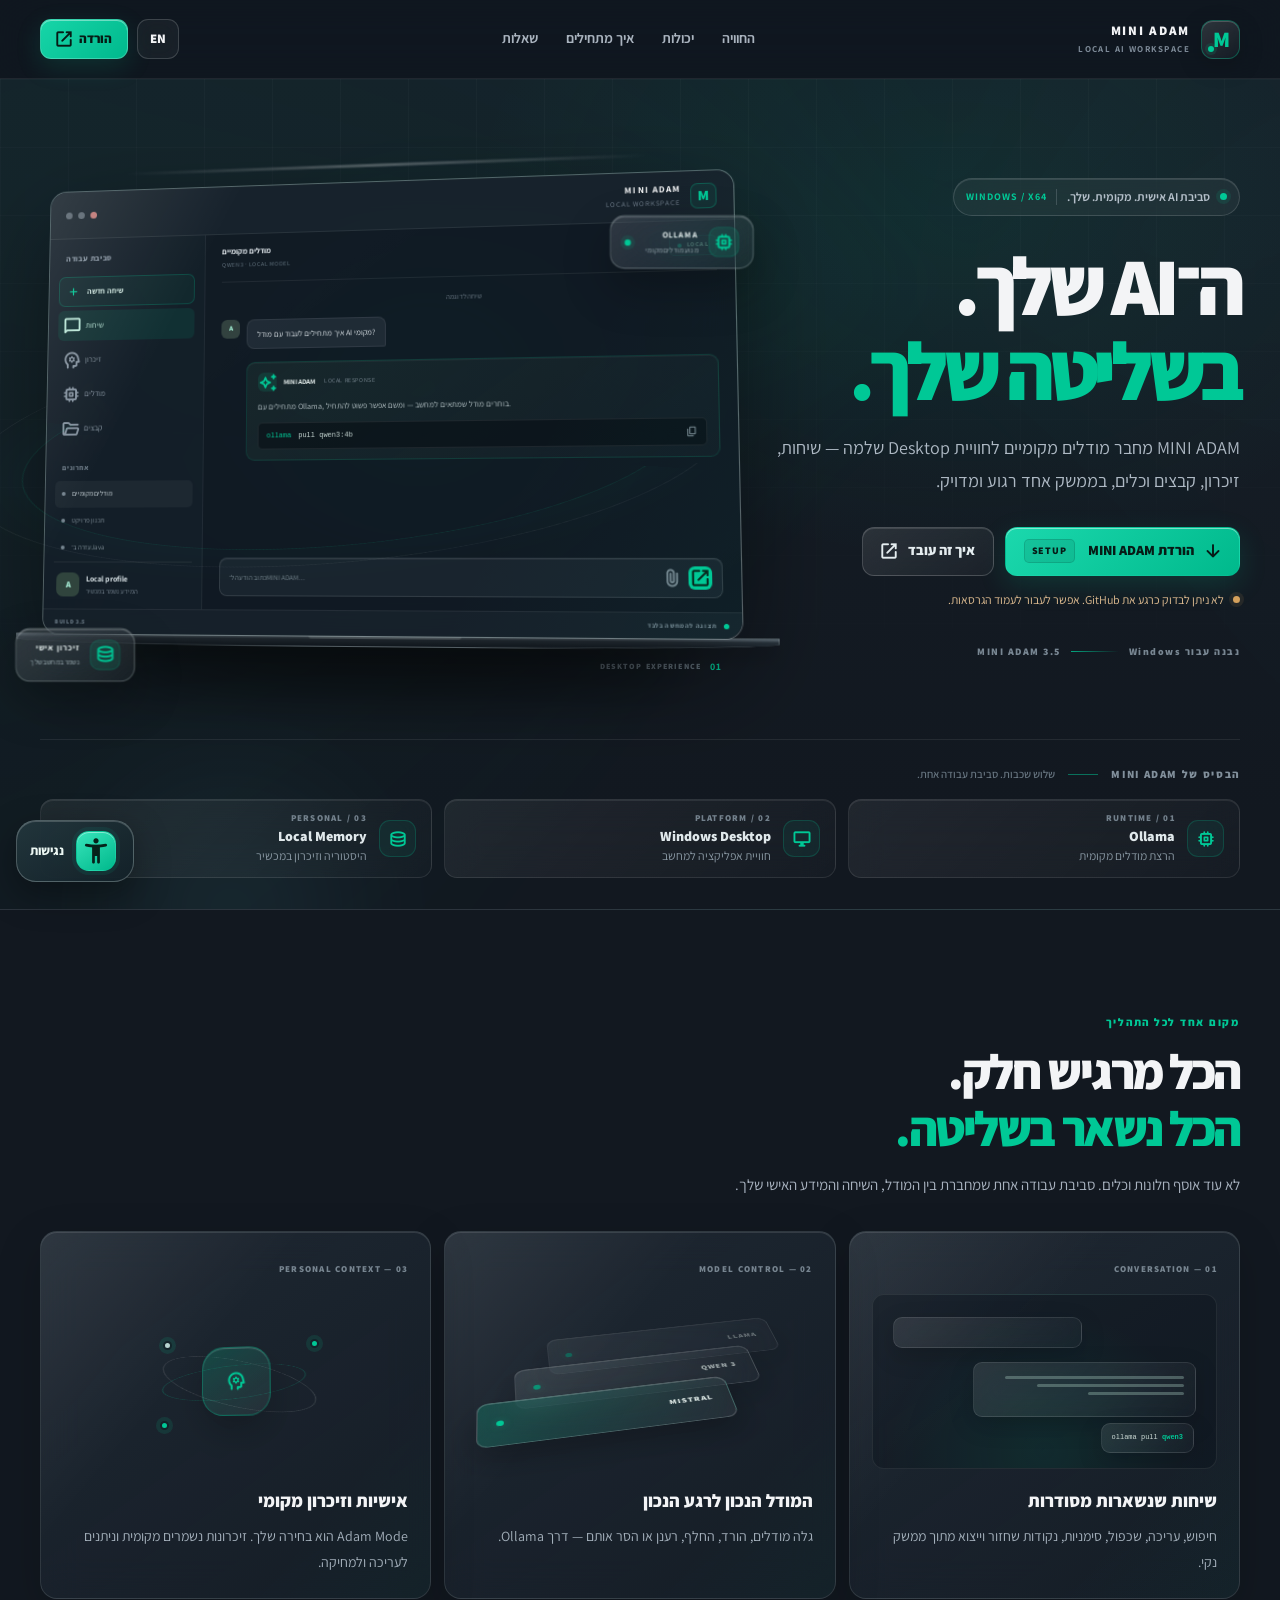
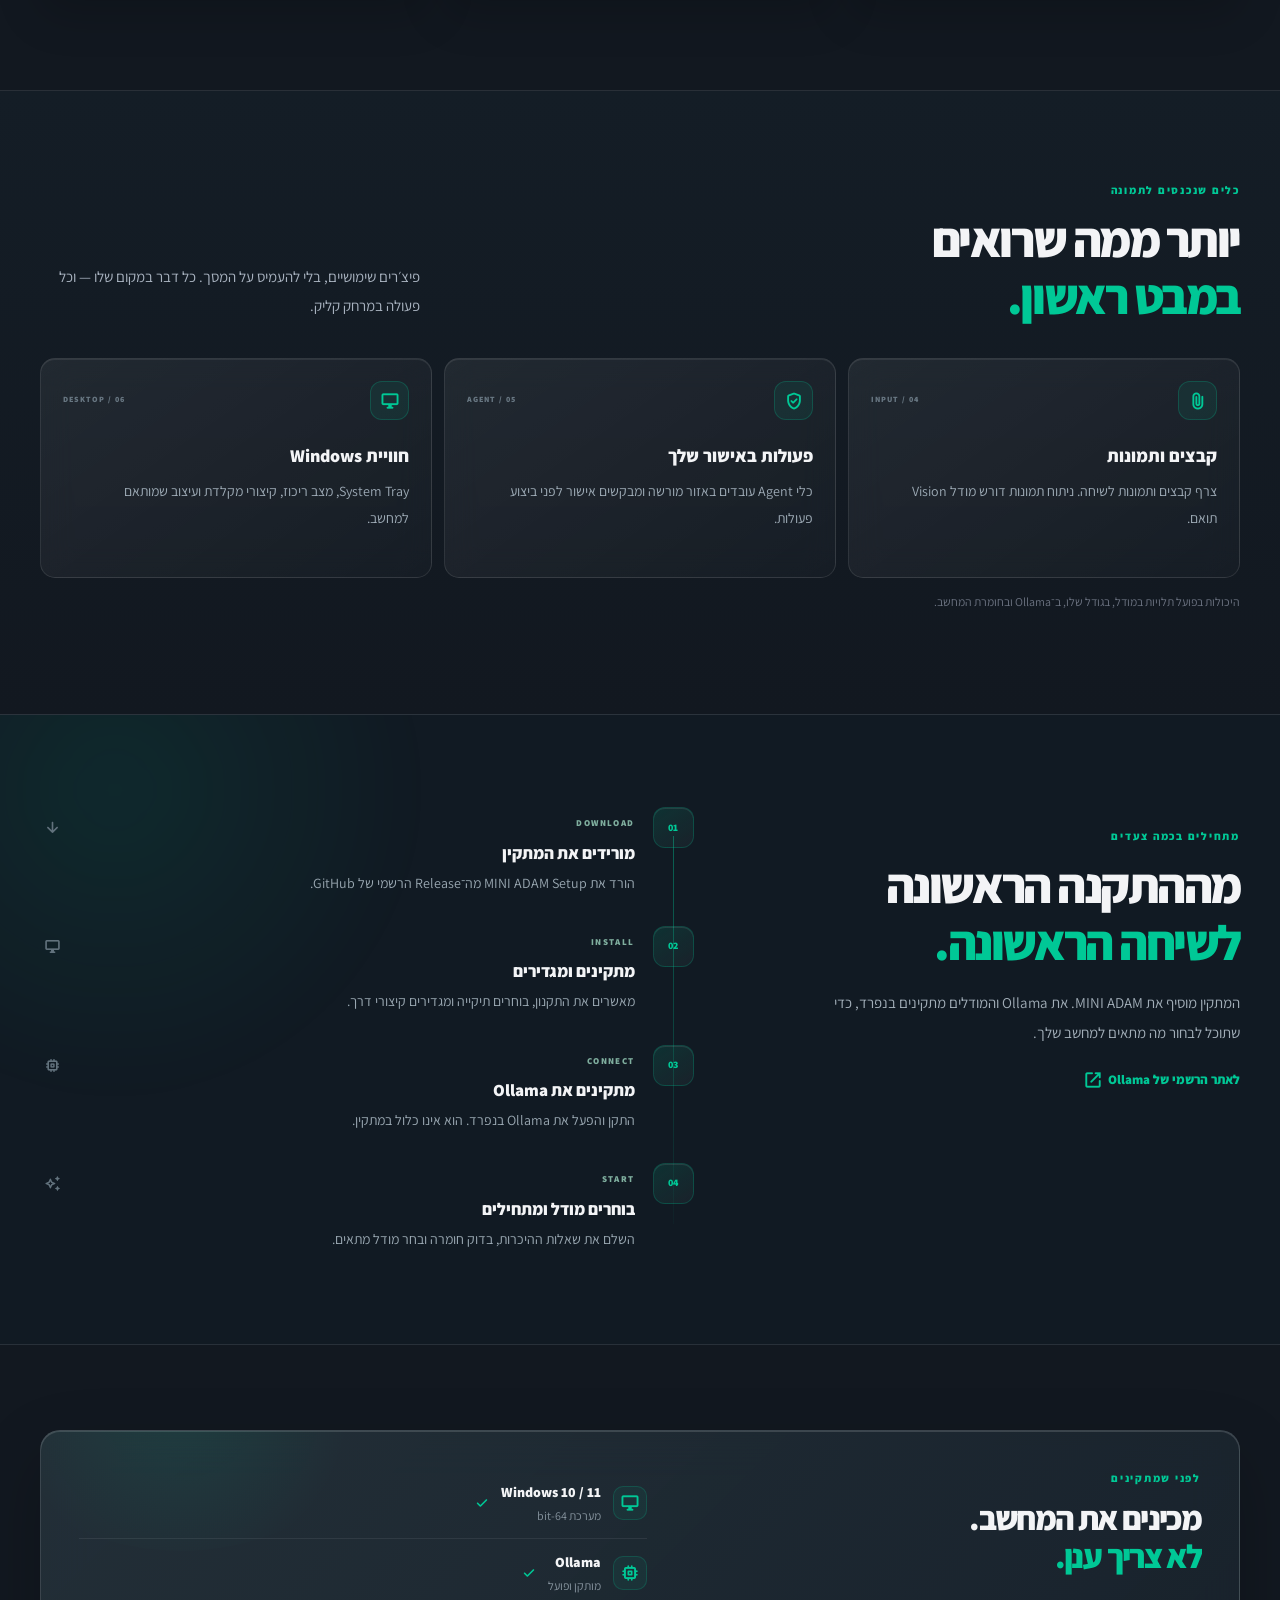
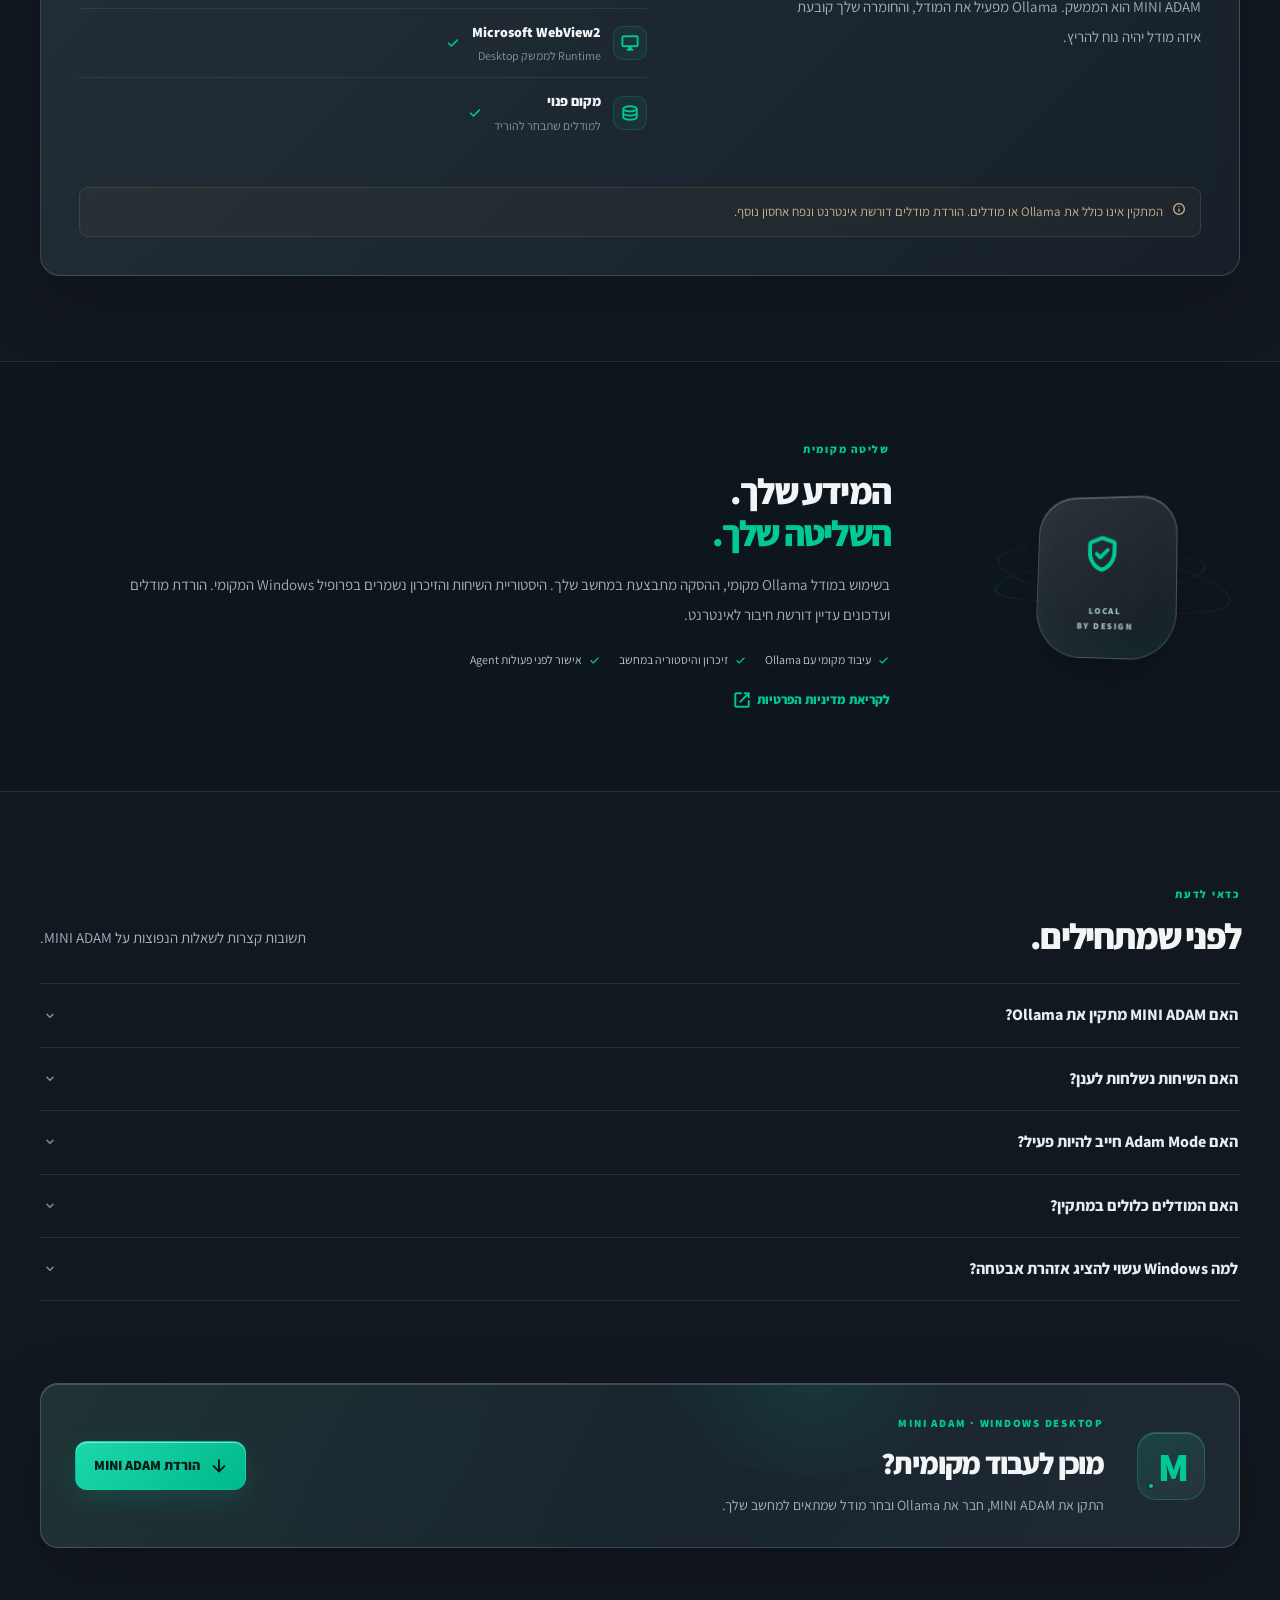
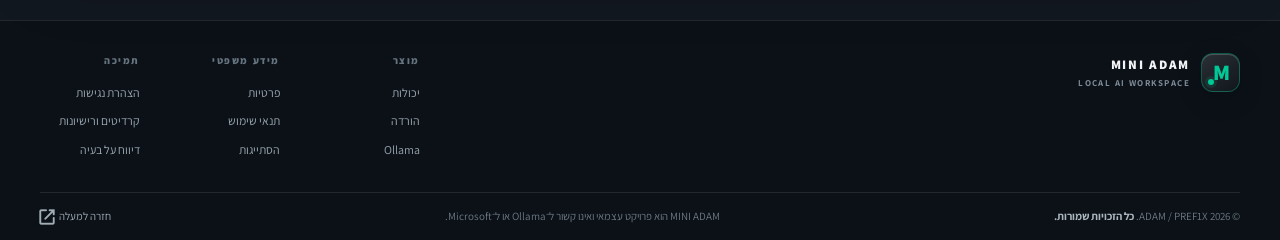
==== docs/index.html @ ba256e0a "Upgrade typography and replace inline SVG icons" ====
<!doctype html>
<html lang="he" dir="rtl">
<head>
<meta charset="utf-8"><meta name="viewport" content="width=device-width,initial-scale=1">
<meta name="theme-color" content="#121820">
<meta name="description" content="MINI ADAM — סביבת AI מקומית ל-Windows. שיחות, זיכרון, ניהול מודלים וקבצים עם Ollama.">
<meta property="og:type" content="website"><meta property="og:title" content="MINI ADAM — Local AI, on your terms"><meta property="og:description" content="A personal local AI workspace for Windows.">
<title>MINI ADAM — Local AI, on your terms</title>
<link rel="preconnect" href="https://fonts.googleapis.com">
<link rel="preconnect" href="https://fonts.gstatic.com" crossorigin>
<link href="https://fonts.googleapis.com/css2?family=Assistant:wght@400..800&display=swap" rel="stylesheet">
<link href="https://fonts.googleapis.com/css2?family=Material+Symbols+Rounded:opsz,wght,FILL,GRAD@20..48,500,0,0&icon_names=accessibility_new,add,arrow_downward,attach_file,auto_awesome,chat_bubble,check,close,content_copy,contrast,database,desktop_windows,expand_more,folder_open,format_underlined,info,memory,menu,motion_photos_auto,open_in_new,psychology,refresh,remove,text_fields,verified_user,visibility&display=block" rel="stylesheet">
<link rel="icon" type="image/svg+xml" href="./mark.svg">
<link rel="stylesheet" href="./styles.css?v=4.1.0">
<script defer src="./site.js?v=4.1.0"></script>
</head>
<body>
<a class="skip-link" href="#main" data-he="דלג לתוכן" data-en="Skip to content">דלג לתוכן</a>
<header class="site-header">
  <div class="container nav-shell">
    <a class="brand" href="#top" aria-label="MINI ADAM">
      <span class="brand-mark"><span>M</span><i></i></span>
      <span class="brand-copy"><b>MINI ADAM</b><small>LOCAL AI WORKSPACE</small></span>
    </a>
    <nav class="main-nav" id="siteNav" aria-label="Main navigation">
      <a href="#experience" data-he="החוויה" data-en="Experience">החוויה</a>
      <a href="#features" data-he="יכולות" data-en="Features">יכולות</a>
      <a href="#how-it-works" data-he="איך מתחילים" data-en="Get started">איך מתחילים</a>
      <a href="#faq" data-he="שאלות" data-en="FAQ">שאלות</a>
    </nav>
    <div class="nav-actions">
      <button class="language-button" id="lang" type="button" aria-label="Switch to English">EN</button>
      <a class="nav-download" href="#download"><span data-he="הורדה" data-en="Download">הורדה</span><span class="icon" aria-hidden="true">open_in_new</span></a>
      <button class="menu-button" id="menuToggle" type="button" aria-label="פתח תפריט" aria-expanded="false" aria-controls="siteNav"><span class="icon" aria-hidden="true">menu</span></button>
    </div>
  </div>
</header>

<main id="main">
<section class="hero-section" id="top">
  <div class="hero-ambient ambient-a"></div><div class="hero-ambient ambient-b"></div>
  <div class="container hero-grid">
    <div class="hero-copy" data-reveal>
      <div class="hero-kicker"><span class="live-dot"></span><span data-he="סביבת AI אישית. מקומית. שלך." data-en="A personal AI workspace. Local. Yours.">סביבת AI אישית. מקומית. שלך.</span><b>WINDOWS / X64</b></div>
      <h1 data-he="ה־AI שלך.<br><em>בשליטה שלך.</em>" data-en="Your AI.<br><em>On your terms.</em>">ה־AI שלך.<br><em>בשליטה שלך.</em></h1>
      <p class="hero-lead" data-he="MINI ADAM מחבר מודלים מקומיים לחוויית Desktop שלמה — שיחות, זיכרון, קבצים וכלים, בממשק אחד רגוע ומדויק." data-en="MINI ADAM brings local models into a complete desktop experience — conversations, memory, files, and tools in one calm, focused workspace.">MINI ADAM מחבר מודלים מקומיים לחוויית Desktop שלמה — שיחות, זיכרון, קבצים וכלים, בממשק אחד רגוע ומדויק.</p>
      <div class="hero-actions" id="download">
        <a class="button button-primary" id="downloadButton" href="https://github.com/pref1x-1/MiniAdam-AI/releases" target="_blank" rel="noreferrer">
          <span class="icon" aria-hidden="true">arrow_downward</span><span data-he="הורדת MINI ADAM" data-en="Download MINI ADAM">הורדת MINI ADAM</span><span class="button-version" id="versionBadge">SETUP</span>
        </a>
        <a class="button button-glass" href="#how-it-works"><span data-he="איך זה עובד" data-en="How it works">איך זה עובד</span><span class="icon" aria-hidden="true">open_in_new</span></a>
      </div>
      <div class="download-meta" id="downloadStatus" role="status" aria-live="polite" data-state="checking"><span class="status-indicator"></span><span data-he="בודק את המתקין הרשמי…" data-en="Checking the official installer…">בודק את המתקין הרשמי…</span></div>
      <div class="hero-caption"><span data-he="נבנה עבור Windows" data-en="MADE FOR WINDOWS">נבנה עבור Windows</span><span class="caption-line"></span><span>MINI ADAM 3.5</span></div>
    </div>

    <div class="hero-visual" data-reveal data-reveal-delay="120">
      <div class="visual-halo halo-one"></div><div class="visual-halo halo-two"></div>
      <div class="device-stage" id="deviceStage">
        <div class="device-reflection"></div>
        <div class="device-screen">
          <div class="device-topbar">
            <div class="device-brand"><span class="device-mark">M</span><span><b>MINI ADAM</b><small>LOCAL WORKSPACE</small></span></div>
            <div class="device-window-controls"><i></i><i></i><i></i></div>
          </div>
          <div class="mock-workspace">
            <aside class="mock-sidebar">
              <div class="mock-label" data-he="סביבת עבודה" data-en="WORKSPACE">סביבת עבודה</div>
              <div class="mock-new-chat"><span class="icon" aria-hidden="true">add</span><span data-he="שיחה חדשה" data-en="New conversation">שיחה חדשה</span></div>
              <div class="mock-nav active"><span class="icon" aria-hidden="true">chat_bubble</span><span data-he="שיחות" data-en="Chats">שיחות</span></div>
              <div class="mock-nav"><span class="icon" aria-hidden="true">psychology</span><span data-he="זיכרון" data-en="Memory">זיכרון</span></div>
              <div class="mock-nav"><span class="icon" aria-hidden="true">memory</span><span data-he="מודלים" data-en="Models">מודלים</span></div>
              <div class="mock-nav"><span class="icon" aria-hidden="true">folder_open</span><span data-he="קבצים" data-en="Files">קבצים</span></div>
              <div class="mock-section-label" data-he="אחרונים" data-en="RECENT">אחרונים</div>
              <div class="mock-chat active"><i></i><span data-he="מודלים מקומיים" data-en="Local models">מודלים מקומיים</span></div>
              <div class="mock-chat"><i></i><span data-he="תכנון פרויקט" data-en="Project planning">תכנון פרויקט</span></div>
              <div class="mock-chat"><i></i><span data-he="עזרה ב־Java" data-en="Java help">עזרה ב־Java</span></div>
              <div class="mock-profile"><span class="mock-avatar">A</span><span><b>Local profile</b><small data-he="המידע נשמר במכשיר" data-en="Saved on this device">המידע נשמר במכשיר</small></span></div>
            </aside>
            <div class="mock-chat-area">
              <div class="mock-chat-header"><div><b data-he="מודלים מקומיים" data-en="Local models">מודלים מקומיים</b><small>QWEN3 · LOCAL MODEL</small></div><span class="local-pill"><i></i>LOCAL</span></div>
              <div class="mock-conversation">
                <div class="mock-time" data-he="שיחה לדוגמה" data-en="SAMPLE CONVERSATION">שיחה לדוגמה</div>
                <div class="mock-user"><span>A</span><p data-he="איך מתחילים לעבוד עם מודל AI מקומי?" data-en="How do I get started with a local AI model?">איך מתחילים לעבוד עם מודל AI מקומי?</p></div>
                <div class="mock-assistant"><div class="assistant-label"><span><span class="icon" aria-hidden="true">auto_awesome</span></span><b>MINI ADAM</b><small>LOCAL RESPONSE</small></div><p data-he="מתחילים עם Ollama, בוחרים מודל שמתאים למחשב — ומשם אפשר פשוט להתחיל." data-en="Start with Ollama, pick a model that fits your PC, and then just begin.">מתחילים עם Ollama, בוחרים מודל שמתאים למחשב — ומשם אפשר פשוט להתחיל.</p><div class="mock-code"><span>ollama</span> pull qwen3:4b <span class="icon" aria-hidden="true">content_copy</span></div></div>
              </div>
              <div class="mock-composer"><span data-he="כתוב הודעה ל־MINI ADAM…" data-en="Message MINI ADAM…">כתוב הודעה ל־MINI ADAM…</span><span class="composer-actions"><span class="icon" aria-hidden="true">attach_file</span><i><span class="icon" aria-hidden="true">open_in_new</span></i></span></div>
            </div>
          </div>
          <div class="device-statusbar"><span><i></i><span data-he="תצוגה להמחשה בלבד" data-en="ILLUSTRATIVE PREVIEW">תצוגה להמחשה בלבד</span></span><span>BUILD 3.5</span></div>
        </div>
        <div class="device-base"></div>
        <div class="device-shadow"></div>
      </div>
      <div class="glass-float float-runtime"><span class="float-icon"><span class="icon" aria-hidden="true">memory</span></span><span><b>OLLAMA</b><small data-he="מנוע מודלים מקומי" data-en="LOCAL MODEL RUNTIME">מנוע מודלים מקומי</small></span><i class="float-online"></i></div>
      <div class="glass-float float-memory"><span class="float-icon"><span class="icon" aria-hidden="true">database</span></span><span><b data-he="זיכרון אישי" data-en="PERSONAL MEMORY">זיכרון אישי</b><small data-he="נשמר במחשב שלך" data-en="STORED ON YOUR DEVICE">נשמר במחשב שלך</small></span></div>
      <div class="visual-index"><b>01</b><span>DESKTOP EXPERIENCE</span></div>
    </div>
  </div>
  <div class="container hero-bottom" data-reveal>
    <div class="hero-bottom-heading"><span data-he="הבסיס של MINI ADAM" data-en="THE MINI ADAM FOUNDATION">הבסיס של MINI ADAM</span><i></i><small data-he="שלוש שכבות. סביבת עבודה אחת." data-en="Three layers. One workspace.">שלוש שכבות. סביבת עבודה אחת.</small></div>
    <div class="foundation-grid">
      <article><span class="foundation-icon"><span class="icon" aria-hidden="true">memory</span></span><div><small>01 / RUNTIME</small><b>Ollama</b><p data-he="הרצת מודלים מקומית" data-en="Local model runtime">הרצת מודלים מקומית</p></div></article>
      <article><span class="foundation-icon"><span class="icon" aria-hidden="true">desktop_windows</span></span><div><small>02 / PLATFORM</small><b>Windows Desktop</b><p data-he="חוויית אפליקציה למחשב" data-en="A focused desktop app">חוויית אפליקציה למחשב</p></div></article>
      <article><span class="foundation-icon"><span class="icon" aria-hidden="true">database</span></span><div><small>03 / PERSONAL</small><b>Local Memory</b><p data-he="היסטוריה וזיכרון במכשיר" data-en="On-device history and memory">היסטוריה וזיכרון במכשיר</p></div></article>
    </div>
  </div>
</section>

<section class="experience-section container" id="experience">
  <div class="experience-heading" data-reveal><span class="section-eyebrow" data-he="מקום אחד לכל התהליך" data-en="ONE PLACE FOR THE WHOLE FLOW">מקום אחד לכל התהליך</span><h2 data-he="הכל מרגיש חלק.<br><em>הכל נשאר בשליטה.</em>" data-en="Everything feels connected.<br><em>Everything stays in control.</em>">הכל מרגיש חלק.<br><em>הכל נשאר בשליטה.</em></h2><p data-he="לא עוד אוסף חלונות וכלים. סביבת עבודה אחת שמחברת בין המודל, השיחה והמידע האישי שלך." data-en="Not another collection of windows and tools. One workspace connecting your model, conversations, and personal context.">לא עוד אוסף חלונות וכלים. סביבת עבודה אחת שמחברת בין המודל, השיחה והמידע האישי שלך.</p></div>
  <div class="experience-cards">
    <article class="experience-card card-chat" data-reveal><span class="experience-card-index">01 — CONVERSATION</span><div class="experience-card-art"><div class="bubble bubble-user"></div><div class="bubble bubble-ai"><i></i><i></i><i></i></div><div class="bubble bubble-code">ollama pull <b>qwen3</b></div></div><h3 data-he="שיחות שנשארות מסודרות" data-en="Conversations that stay organized">שיחות שנשארות מסודרות</h3><p data-he="חיפוש, עריכה, שכפול, סימניות, נקודות שחזור וייצוא מתוך ממשק נקי." data-en="Search, edit, branch, bookmark, restore snapshots, and export from a focused interface.">חיפוש, עריכה, שכפול, סימניות, נקודות שחזור וייצוא מתוך ממשק נקי.</p></article>
    <article class="experience-card card-models" data-reveal data-reveal-delay="90"><span class="experience-card-index">02 — MODEL CONTROL</span><div class="model-stack"><div class="model-layer layer-back"><span>LLAMA</span><i></i></div><div class="model-layer layer-mid"><span>QWEN 3</span><i></i></div><div class="model-layer layer-front"><span>MISTRAL</span><i></i></div></div><h3 data-he="המודל הנכון לרגע הנכון" data-en="The right model for the task">המודל הנכון לרגע הנכון</h3><p data-he="גלה מודלים, הורד, החלף, רענן או הסר אותם — דרך Ollama." data-en="Discover, download, switch, refresh, or remove models through Ollama.">גלה מודלים, הורד, החלף, רענן או הסר אותם — דרך Ollama.</p></article>
    <article class="experience-card card-memory" data-reveal data-reveal-delay="180"><span class="experience-card-index">03 — PERSONAL CONTEXT</span><div class="memory-visual"><div class="memory-ring ring-a"></div><div class="memory-ring ring-b"></div><div class="memory-core"><span class="icon" aria-hidden="true">psychology</span></div><span class="memory-node node-a"></span><span class="memory-node node-b"></span><span class="memory-node node-c"></span></div><h3 data-he="אישיות וזיכרון מקומי" data-en="Personality and local memory">אישיות וזיכרון מקומי</h3><p data-he="Adam Mode הוא בחירה שלך. זיכרונות נשמרים מקומית וניתנים לעריכה ולמחיקה." data-en="Adam Mode is optional. Memories are stored locally and can be edited or deleted.">Adam Mode הוא בחירה שלך. זיכרונות נשמרים מקומית וניתנים לעריכה ולמחיקה.</p></article>
  </div>
</section>

<section class="features-section">
  <div class="container">
    <div class="section-heading" data-reveal><div><span class="section-eyebrow" data-he="כלים שנכנסים לתמונה" data-en="THE TOOLS YOU NEED">כלים שנכנסים לתמונה</span><h2 data-he="יותר ממה שרואים<br><em>במבט ראשון.</em>" data-en="More than meets<br><em>the first glance.</em>">יותר ממה שרואים<br><em>במבט ראשון.</em></h2></div><p data-he="פיצ׳רים שימושיים, בלי להעמיס על המסך. כל דבר במקום שלו — וכל פעולה במרחק קליק." data-en="Useful features without cluttering the screen. Everything in its place, every action within reach.">פיצ׳רים שימושיים, בלי להעמיס על המסך. כל דבר במקום שלו — וכל פעולה במרחק קליק.</p></div>
    <div class="feature-grid">
      <article class="feature-card" data-reveal><span class="feature-icon"><span class="icon" aria-hidden="true">attach_file</span></span><span class="feature-index">04 / INPUT</span><h3 data-he="קבצים ותמונות" data-en="Files and images">קבצים ותמונות</h3><p data-he="צרף קבצים ותמונות לשיחה. ניתוח תמונות דורש מודל Vision תואם." data-en="Attach files and images. Image analysis requires a compatible vision model.">צרף קבצים ותמונות לשיחה. ניתוח תמונות דורש מודל Vision תואם.</p></article>
      <article class="feature-card" data-reveal data-reveal-delay="70"><span class="feature-icon"><span class="icon" aria-hidden="true">verified_user</span></span><span class="feature-index">05 / AGENT</span><h3 data-he="פעולות באישור שלך" data-en="Actions with your approval">פעולות באישור שלך</h3><p data-he="כלי Agent עובדים באזור מורשה ומבקשים אישור לפני ביצוע פעולות." data-en="Agent tools work in an approved workspace and ask before carrying out actions.">כלי Agent עובדים באזור מורשה ומבקשים אישור לפני ביצוע פעולות.</p></article>
      <article class="feature-card" data-reveal data-reveal-delay="140"><span class="feature-icon"><span class="icon" aria-hidden="true">desktop_windows</span></span><span class="feature-index">06 / DESKTOP</span><h3 data-he="חוויית Windows" data-en="A Windows experience">חוויית Windows</h3><p data-he="System Tray, מצב ריכוז, קיצורי מקלדת ועיצוב שמותאם למחשב." data-en="System Tray, focus mode, keyboard shortcuts, and a desktop-first interface.">System Tray, מצב ריכוז, קיצורי מקלדת ועיצוב שמותאם למחשב.</p></article>
    </div>
    <p class="feature-footnote" data-he="היכולות בפועל תלויות במודל, בגודל שלו, ב־Ollama ובחומרת המחשב." data-en="Actual capabilities depend on the model, its size, Ollama, and your hardware.">היכולות בפועל תלויות במודל, בגודל שלו, ב־Ollama ובחומרת המחשב.</p>
  </div>
</section>

<section class="workflow-section" id="how-it-works">
  <div class="container workflow-grid">
    <div class="workflow-intro" data-reveal><span class="section-eyebrow" data-he="מתחילים בכמה צעדים" data-en="A FEW STEPS TO BEGIN">מתחילים בכמה צעדים</span><h2 data-he="מההתקנה הראשונה<br><em>לשיחה הראשונה.</em>" data-en="From first install<br><em>to first conversation.</em>">מההתקנה הראשונה<br><em>לשיחה הראשונה.</em></h2><p data-he="המתקין מוסיף את MINI ADAM. את Ollama והמודלים מתקינים בנפרד, כדי שתוכל לבחור מה מתאים למחשב שלך." data-en="The installer adds MINI ADAM. Ollama and models are installed separately, so you can choose what fits your PC.">המתקין מוסיף את MINI ADAM. את Ollama והמודלים מתקינים בנפרד, כדי שתוכל לבחור מה מתאים למחשב שלך.</p><a class="text-link" href="https://ollama.com/download" target="_blank" rel="noopener noreferrer"><span data-he="לאתר הרשמי של Ollama" data-en="Visit the official Ollama site">לאתר הרשמי של Ollama</span><span class="icon" aria-hidden="true">open_in_new</span></a></div>
    <div class="steps-list" data-reveal data-reveal-delay="100">
      <article class="step-item"><span class="step-number">01</span><div><small>DOWNLOAD</small><h3 data-he="מורידים את המתקין" data-en="Download the installer">מורידים את המתקין</h3><p data-he="הורד את MINI ADAM Setup מה־Release הרשמי של GitHub." data-en="Download MINI ADAM Setup from the official GitHub Release.">הורד את MINI ADAM Setup מה־Release הרשמי של GitHub.</p></div><span class="icon" aria-hidden="true">arrow_downward</span></article>
      <article class="step-item"><span class="step-number">02</span><div><small>INSTALL</small><h3 data-he="מתקינים ומגדירים" data-en="Install and configure">מתקינים ומגדירים</h3><p data-he="מאשרים את התקנון, בוחרים תיקייה ומגדירים קיצורי דרך." data-en="Accept the terms, choose a folder, and configure shortcuts.">מאשרים את התקנון, בוחרים תיקייה ומגדירים קיצורי דרך.</p></div><span class="icon" aria-hidden="true">desktop_windows</span></article>
      <article class="step-item"><span class="step-number">03</span><div><small>CONNECT</small><h3 data-he="מתקינים את Ollama" data-en="Install Ollama">מתקינים את Ollama</h3><p data-he="התקן והפעל את Ollama בנפרד. הוא אינו כלול במתקין." data-en="Install and start Ollama separately. It is not included in the installer.">התקן והפעל את Ollama בנפרד. הוא אינו כלול במתקין.</p></div><span class="icon" aria-hidden="true">memory</span></article>
      <article class="step-item"><span class="step-number">04</span><div><small>START</small><h3 data-he="בוחרים מודל ומתחילים" data-en="Choose a model and begin">בוחרים מודל ומתחילים</h3><p data-he="השלם את שאלות ההיכרות, בדוק חומרה ובחר מודל מתאים." data-en="Complete onboarding, check your hardware, and choose a model.">השלם את שאלות ההיכרות, בדוק חומרה ובחר מודל מתאים.</p></div><span class="icon" aria-hidden="true">auto_awesome</span></article>
    </div>
  </div>
</section>

<section class="requirements-section container" id="requirements">
  <div class="requirements-glass" data-reveal>
    <div class="requirements-copy"><span class="section-eyebrow" data-he="לפני שמתקינים" data-en="BEFORE YOU INSTALL">לפני שמתקינים</span><h2 data-he="מכינים את המחשב.<br><em>לא צריך ענן.</em>" data-en="Prepare your PC.<br><em>No cloud required.</em>">מכינים את המחשב.<br><em>לא צריך ענן.</em></h2><p data-he="MINI ADAM הוא הממשק. Ollama מפעיל את המודל, והחומרה שלך קובעת איזה מודל יהיה נוח להריץ." data-en="MINI ADAM is the interface. Ollama runs the model, and your hardware determines what feels comfortable to run.">MINI ADAM הוא הממשק. Ollama מפעיל את המודל, והחומרה שלך קובעת איזה מודל יהיה נוח להריץ.</p></div>
    <div class="requirement-list">
      <div><span class="requirement-icon"><span class="icon" aria-hidden="true">desktop_windows</span></span><span><b>Windows 10 / 11</b><small data-he="מערכת 64-bit" data-en="64-bit operating system">מערכת 64-bit</small></span><span class="icon requirement-check" aria-hidden="true">check</span></div>
      <div><span class="requirement-icon"><span class="icon" aria-hidden="true">memory</span></span><span><b>Ollama</b><small data-he="מותקן ופועל" data-en="Installed and running">מותקן ופועל</small></span><span class="icon requirement-check" aria-hidden="true">check</span></div>
      <div><span class="requirement-icon"><span class="icon" aria-hidden="true">desktop_windows</span></span><span><b>Microsoft WebView2</b><small data-he="Runtime לממשק Desktop" data-en="Runtime for the desktop interface">Runtime לממשק Desktop</small></span><span class="icon requirement-check" aria-hidden="true">check</span></div>
      <div><span class="requirement-icon"><span class="icon" aria-hidden="true">database</span></span><span><b data-he="מקום פנוי" data-en="Free storage">מקום פנוי</b><small data-he="למודלים שתבחר להוריד" data-en="For the models you choose">למודלים שתבחר להוריד</small></span><span class="icon requirement-check" aria-hidden="true">check</span></div>
    </div>
    <div class="requirements-note"><span class="icon" aria-hidden="true">info</span><span data-he="המתקין אינו כולל את Ollama או מודלים. הורדת מודלים דורשת אינטרנט ונפח אחסון נוסף." data-en="The installer does not include Ollama or models. Model downloads require internet and additional disk space.">המתקין אינו כולל את Ollama או מודלים. הורדת מודלים דורשת אינטרנט ונפח אחסון נוסף.</span></div>
  </div>
</section>

<section class="privacy-section">
  <div class="container privacy-grid">
    <div class="privacy-art" data-reveal><div class="privacy-glass"><span class="icon" aria-hidden="true">verified_user</span><span>LOCAL<br>BY DESIGN</span></div><i class="privacy-orbit orbit-one"></i><i class="privacy-orbit orbit-two"></i></div>
    <div class="privacy-copy" data-reveal data-reveal-delay="100"><span class="section-eyebrow" data-he="שליטה מקומית" data-en="LOCAL CONTROL">שליטה מקומית</span><h2 data-he="המידע שלך.<br><em>השליטה שלך.</em>" data-en="Your information.<br><em>Your control.</em>">המידע שלך.<br><em>השליטה שלך.</em></h2><p data-he="בשימוש במודל Ollama מקומי, ההסקה מתבצעת במחשב שלך. היסטוריית השיחות והזיכרון נשמרים בפרופיל Windows המקומי. הורדת מודלים ועדכונים עדיין דורשת חיבור לאינטרנט." data-en="With a local Ollama model, inference runs on your computer. Chat history and memory are stored in your Windows profile. Model downloads and updates still require an internet connection.">בשימוש במודל Ollama מקומי, ההסקה מתבצעת במחשב שלך. היסטוריית השיחות והזיכרון נשמרים בפרופיל Windows המקומי. הורדת מודלים ועדכונים עדיין דורשת חיבור לאינטרנט.</p><div class="privacy-points"><span><span class="icon" aria-hidden="true">check</span><span data-he="עיבוד מקומי עם Ollama" data-en="Local inference with Ollama">עיבוד מקומי עם Ollama</span></span><span><span class="icon" aria-hidden="true">check</span><span data-he="זיכרון והיסטוריה במחשב" data-en="Memory and history on-device">זיכרון והיסטוריה במחשב</span></span><span><span class="icon" aria-hidden="true">check</span><span data-he="אישור לפני פעולות Agent" data-en="Approval before Agent actions">אישור לפני פעולות Agent</span></span></div><a class="text-link" href="./privacy.html"><span data-he="לקריאת מדיניות הפרטיות" data-en="Read the privacy notice">לקריאת מדיניות הפרטיות</span><span class="icon" aria-hidden="true">open_in_new</span></a></div>
  </div>
</section>

<section class="faq-section container" id="faq">
  <div class="section-heading faq-heading" data-reveal><div><span class="section-eyebrow" data-he="כדאי לדעת" data-en="GOOD TO KNOW">כדאי לדעת</span><h2 data-he="לפני שמתחילים." data-en="Before you begin.">לפני שמתחילים.</h2></div><p data-he="תשובות קצרות לשאלות הנפוצות על MINI ADAM." data-en="A few quick answers about MINI ADAM.">תשובות קצרות לשאלות הנפוצות על MINI ADAM.</p></div>
  <div class="faq-list" data-reveal>
    <details><summary><span data-he="האם MINI ADAM מתקין את Ollama?" data-en="Does MINI ADAM install Ollama?">האם MINI ADAM מתקין את Ollama?</span><span class="icon" aria-hidden="true">expand_more</span></summary><p data-he="לא. Ollama מותקן בנפרד מהאתר הרשמי. לאחר מכן MINI ADAM יכול להתחבר לשירות המקומי." data-en="No. Install Ollama separately from its official website. MINI ADAM can then connect to the local service.">לא. Ollama מותקן בנפרד מהאתר הרשמי. לאחר מכן MINI ADAM יכול להתחבר לשירות המקומי.</p></details>
    <details><summary><span data-he="האם השיחות נשלחות לענן?" data-en="Are chats sent to the cloud?">האם השיחות נשלחות לענן?</span><span class="icon" aria-hidden="true">expand_more</span></summary><p data-he="בשימוש במודל Ollama מקומי, ההסקה מתבצעת במחשב והמידע נשמר מקומית. שימוש בשירות ענן חיצוני עשוי להעביר מידע לספק השירות." data-en="With a local Ollama model, inference runs on your PC and information is stored locally. Choosing an external cloud service may send data to that provider.">בשימוש במודל Ollama מקומי, ההסקה מתבצעת במחשב והמידע נשמר מקומית. שימוש בשירות ענן חיצוני עשוי להעביר מידע לספק השירות.</p></details>
    <details><summary><span data-he="האם Adam Mode חייב להיות פעיל?" data-en="Do I have to enable Adam Mode?">האם Adam Mode חייב להיות פעיל?</span><span class="icon" aria-hidden="true">expand_more</span></summary><p data-he="לא. Adam Mode הוא אפשרות. אפשר להפעיל או לכבות אותו בכל שיחה בנפרד ולבחור ברירת מחדל בהגדרות." data-en="No. Adam Mode is optional. Toggle it per conversation and choose a default in Settings.">לא. Adam Mode הוא אפשרות. אפשר להפעיל או לכבות אותו בכל שיחה בנפרד ולבחור ברירת מחדל בהגדרות.</p></details>
    <details><summary><span data-he="האם המודלים כלולים במתקין?" data-en="Are models included in the installer?">האם המודלים כלולים במתקין?</span><span class="icon" aria-hidden="true">expand_more</span></summary><p data-he="לא. המתקין כולל את MINI ADAM בלבד. את Ollama והמודלים מורידים בנפרד." data-en="No. The installer includes MINI ADAM only. Ollama and models are downloaded separately.">לא. המתקין כולל את MINI ADAM בלבד. את Ollama והמודלים מורידים בנפרד.</p></details>
    <details><summary><span data-he="למה Windows עשוי להציג אזהרת אבטחה?" data-en="Why might Windows show a security warning?">למה Windows עשוי להציג אזהרת אבטחה?</span><span class="icon" aria-hidden="true">expand_more</span></summary><p data-he="המתקין אינו חתום דיגיטלית. אין לעקוף זיהוי של Defender או SmartScreen. הורד רק מהמקור הרשמי ואמת את SHA-256." data-en="The installer is not digitally signed. Do not bypass Defender or SmartScreen detections. Download only from the official source and verify the SHA-256.">המתקין אינו חתום דיגיטלית. אין לעקוף זיהוי של Defender או SmartScreen. הורד רק מהמקור הרשמי ואמת את SHA-256.</p></details>
  </div>
</section>

<section class="closing-section container" data-reveal>
  <div class="closing-glass"><div class="closing-mark">M<i></i></div><div class="closing-copy"><span class="section-eyebrow" data-he="MINI ADAM · WINDOWS DESKTOP" data-en="MINI ADAM · WINDOWS DESKTOP">MINI ADAM · WINDOWS DESKTOP</span><h2 data-he="מוכן לעבוד מקומית?" data-en="Ready to run local?">מוכן לעבוד מקומית?</h2><p data-he="התקן את MINI ADAM, חבר את Ollama ובחר מודל שמתאים למחשב שלך." data-en="Install MINI ADAM, connect Ollama, and choose a model that fits your PC.">התקן את MINI ADAM, חבר את Ollama ובחר מודל שמתאים למחשב שלך.</p></div><a class="button button-primary" id="finalDownload" href="https://github.com/pref1x-1/MiniAdam-AI/releases" target="_blank" rel="noreferrer"><span class="icon" aria-hidden="true">arrow_downward</span><span data-he="הורדת MINI ADAM" data-en="Download MINI ADAM">הורדת MINI ADAM</span></a></div>
</section>
</main>

<footer class="site-footer">
  <div class="container footer-main">
    <a class="brand" href="#top"><span class="brand-mark"><span>M</span><i></i></span><span class="brand-copy"><b>MINI ADAM</b><small>LOCAL AI WORKSPACE</small></span></a>
    <div class="footer-links">
      <div><small data-he="מוצר" data-en="PRODUCT">מוצר</small><a href="#features" data-he="יכולות" data-en="Features">יכולות</a><a href="https://github.com/pref1x-1/MiniAdam-AI/releases" target="_blank" rel="noreferrer" data-he="הורדה" data-en="Download">הורדה</a><a href="https://ollama.com/download" target="_blank" rel="noreferrer">Ollama</a></div>
      <div><small data-he="מידע משפטי" data-en="LEGAL">מידע משפטי</small><a href="./privacy.html" data-he="פרטיות" data-en="Privacy">פרטיות</a><a href="./terms.html" data-he="תנאי שימוש" data-en="Terms">תנאי שימוש</a><a href="./disclaimer.html" data-he="הסתייגות" data-en="Disclaimer">הסתייגות</a></div>
      <div><small data-he="תמיכה" data-en="SUPPORT">תמיכה</small><a href="./accessibility.html" data-he="הצהרת נגישות" data-en="Accessibility">הצהרת נגישות</a><a href="./third-party.html" data-he="קרדיטים ורישיונות" data-en="Credits & licenses">קרדיטים ורישיונות</a><a href="https://github.com/pref1x-1/MiniAdam-AI/issues" target="_blank" rel="noreferrer" data-he="דיווח על בעיה" data-en="Report an issue">דיווח על בעיה</a></div>
    </div>
  </div>
  <div class="container footer-bottom"><span>© 2026 ADAM / PREF1X. <b data-he="כל הזכויות שמורות." data-en="All rights reserved.">כל הזכויות שמורות.</b></span><span data-he="MINI ADAM הוא פרויקט עצמאי ואינו קשור ל־Ollama או ל־Microsoft." data-en="MINI ADAM is an independent project and is not affiliated with Ollama or Microsoft.">MINI ADAM הוא פרויקט עצמאי ואינו קשור ל־Ollama או ל־Microsoft.</span><a href="#top" class="back-top"><span data-he="חזרה למעלה" data-en="Back to top">חזרה למעלה</span><span class="icon" aria-hidden="true">open_in_new</span></a></div>
</footer>
<div class="a11y-root">
<button class="a11y-trigger" id="a11yTrigger" type="button" aria-haspopup="dialog" aria-expanded="false" aria-controls="a11yPanel" aria-label="פתח תפריט נגישות">
  <span class="icon" aria-hidden="true">accessibility_new</span><span class="a11y-trigger-label" data-he="נגישות" data-en="Accessibility">נגישות</span>
</button>
<section class="a11y-panel" id="a11yPanel" role="dialog" aria-labelledby="a11yTitle" hidden>
  <header class="a11y-panel-head"><div><small data-he="התאמה אישית" data-en="PERSONALIZE">התאמה אישית</small><h2 id="a11yTitle" data-he="אפשרויות נגישות" data-en="Accessibility options">אפשרויות נגישות</h2></div><button class="a11y-close" id="a11yClose" type="button" aria-label="סגירת תפריט נגישות"><span class="icon" aria-hidden="true">close</span></button></header>
  <div class="a11y-size-row"><span data-he="גודל טקסט" data-en="Text size">גודל טקסט</span><div><button type="button" data-a11y-action="decrease" aria-label="הקטנת טקסט"><span class="icon" aria-hidden="true">remove</span></button><output id="a11yScale">100%</output><button type="button" data-a11y-action="increase" aria-label="הגדלת טקסט"><span class="icon" aria-hidden="true">add</span></button></div></div>
  <div class="a11y-options">
    <button type="button" data-a11y-toggle="contrast" aria-pressed="false"><span class="icon" aria-hidden="true">contrast</span><span data-he="ניגודיות גבוהה" data-en="High contrast">ניגודיות גבוהה</span><i></i></button>
    <button type="button" data-a11y-toggle="links" aria-pressed="false"><span class="icon" aria-hidden="true">format_underlined</span><span data-he="הדגשת קישורים" data-en="Highlight links">הדגשת קישורים</span><i></i></button>
    <button type="button" data-a11y-toggle="readable" aria-pressed="false"><span class="icon" aria-hidden="true">text_fields</span><span data-he="גופן קריא" data-en="Readable font">גופן קריא</span><i></i></button>
    <button type="button" data-a11y-toggle="grayscale" aria-pressed="false"><span class="icon" aria-hidden="true">visibility</span><span data-he="גווני אפור" data-en="Grayscale">גווני אפור</span><i></i></button>
    <button type="button" data-a11y-toggle="spacing" aria-pressed="false"><span class="icon" aria-hidden="true">text_fields</span><span data-he="ריווח טקסט" data-en="Text spacing">ריווח טקסט</span><i></i></button>
    <button type="button" data-a11y-toggle="motion" aria-pressed="false"><span class="icon" aria-hidden="true">motion_photos_auto</span><span data-he="הפחתת תנועה" data-en="Reduce motion">הפחתת תנועה</span><i></i></button>
    <button type="button" data-a11y-action="reset"><span class="icon" aria-hidden="true">refresh</span><span data-he="איפוס הגדרות" data-en="Reset settings">איפוס הגדרות</span></button>
  </div>
  <p class="a11y-feedback" id="a11yFeedback" aria-live="polite" data-he="ההעדפות נשמרות בדפדפן במכשיר שלך." data-en="Preferences are saved in this browser on your device.">ההעדפות נשמרות בדפדפן במכשיר שלך.</p>
</section>
</div>
</body></html>
---- docs/styles.css ----
:root{
  color-scheme:dark;
  --bg:#121820;--bg-deep:#0c1218;--bg-raised:#17212b;--panel:#1e2530;--panel-glass:rgba(30,37,48,.58);
  --text:#f3f4f6;--muted:#a8b2bf;--quiet:#6b7280;--green:#00c896;--green-bright:#10b981;
  --line:rgba(240,246,250,.10);--line-strong:rgba(240,246,250,.17);--glass-line:rgba(240,248,250,.20);
  --shadow:0 28px 90px rgba(0,0,0,.30);--radius:22px;
  --font:"Assistant",Arial,sans-serif;
  font-family:var(--font);
}
*{box-sizing:border-box}
html{scroll-behavior:smooth;scroll-padding-top:92px;background:var(--bg);zoom:var(--a11y-zoom,1)}
body{margin:0;background:var(--bg);color:var(--text);font-family:var(--font);line-height:1.65;-webkit-font-smoothing:antialiased;text-rendering:optimizeLegibility;overflow-x:hidden}
a{color:inherit;text-decoration:none}
button{font:inherit}
.icon{font-family:"Material Symbols Rounded";font-size:20px;font-weight:500;font-style:normal;line-height:1;letter-spacing:normal;text-transform:none;white-space:nowrap;word-wrap:normal;direction:ltr;font-feature-settings:"liga";-webkit-font-feature-settings:"liga";font-variation-settings:"FILL" 0,"wght" 500,"GRAD" 0,"opsz" 24;-webkit-font-smoothing:antialiased;display:inline-flex;align-items:center;justify-content:center;flex:none;user-select:none}
.container{width:min(1200px,calc(100% - 56px));margin-inline:auto}
.skip-link{position:absolute;z-index:300;top:-70px;inset-inline-start:16px;padding:11px 15px;border:1px solid #071d17;border-radius:9px;background:var(--green);color:#071d17;font-size:14px;font-weight:800}
.skip-link:focus{top:12px}
:focus-visible{outline:3px solid var(--green);outline-offset:4px;border-radius:4px}
button,a,summary{-webkit-tap-highlight-color:transparent}
.site-header{position:sticky;top:0;z-index:80;border-bottom:1px solid rgba(255,255,255,.07);background:rgba(16,23,31,.66);backdrop-filter:blur(26px) saturate(1.35);-webkit-backdrop-filter:blur(26px) saturate(1.35)}
.nav-shell{height:78px;display:flex;align-items:center;justify-content:space-between;gap:28px}
.brand{display:inline-flex;align-items:center;gap:11px;flex:none}
.brand-mark{position:relative;width:39px;height:39px;display:grid;place-items:center;border:1px solid rgba(0,200,150,.35);border-radius:12px;background:linear-gradient(145deg,rgba(255,255,255,.13),rgba(255,255,255,.025));box-shadow:inset 0 1px 0 rgba(255,255,255,.19),0 7px 24px rgba(0,0,0,.17);color:var(--green);font-size:22px;font-weight:900;letter-spacing:-2px}
.brand-mark i{position:absolute;inset-inline-end:6px;bottom:6px;width:6px;height:6px;border-radius:50%;background:var(--green);box-shadow:0 0 0 3px rgba(0,200,150,.12)}
.brand-copy{display:flex;flex-direction:column;line-height:1.2}
.brand-copy b{font-size:13px;font-weight:850;letter-spacing:.13em}
.brand-copy small{margin-top:5px;color:#7d8a97;font-size:9px;font-weight:700;letter-spacing:.16em}
.main-nav{display:flex;align-items:center;gap:28px;color:#aab4bf;font-size:12px;font-weight:650}
.main-nav a{transition:color .18s ease}
.main-nav a:hover{color:var(--green)}
.nav-actions{display:flex;align-items:center;gap:9px}
.language-button,.menu-button{height:40px;min-width:42px;padding:0 11px;border:1px solid var(--line-strong);border-radius:11px;background:rgba(255,255,255,.045);color:var(--text);font-size:11px;font-weight:850;cursor:pointer;backdrop-filter:blur(12px)}
.language-button:hover,.menu-button:hover{border-color:rgba(0,200,150,.48);color:var(--green)}
.nav-download{height:40px;display:inline-flex;align-items:center;gap:8px;padding:0 15px;border:1px solid rgba(255,255,255,.18);border-radius:11px;background:linear-gradient(135deg,#17d5a8,#00b98d);box-shadow:0 8px 26px rgba(0,200,150,.15),inset 0 1px 0 rgba(255,255,255,.4);color:#061b15;font-size:11px;font-weight:900;transition:transform .2s ease,box-shadow .2s ease}
.nav-download:hover{transform:translateY(-2px);box-shadow:0 12px 34px rgba(0,200,150,.24),inset 0 1px 0 rgba(255,255,255,.5)}
.nav-download .icon{width:15px;height:15px}
.menu-button{display:none;padding:0;place-items:center}
.menu-button .icon{width:18px;height:18px}

/* Glass / Aurora hero */
.hero-section{position:relative;isolation:isolate;overflow:hidden;border-bottom:1px solid var(--line);background:radial-gradient(ellipse at 75% 15%,rgba(0,200,150,.09),transparent 36%),linear-gradient(180deg,#151e27 0%,#121820 88%)}
.hero-section:before{content:"";position:absolute;inset:0;z-index:-2;pointer-events:none;background-image:linear-gradient(rgba(255,255,255,.022) 1px,transparent 1px),linear-gradient(90deg,rgba(255,255,255,.022) 1px,transparent 1px);background-size:68px 68px;mask-image:linear-gradient(to bottom,black,transparent 88%)}
.hero-section:after{content:"";position:absolute;inset:-25% -10%;z-index:-1;pointer-events:none;background:conic-gradient(from 210deg at 70% 35%,transparent 0deg,rgba(0,200,150,.06) 65deg,transparent 145deg,rgba(96,150,150,.045) 220deg,transparent 310deg);filter:blur(58px);opacity:.75;animation:aurora-breathe 18s ease-in-out infinite alternate}
.hero-ambient{position:absolute;z-index:-1;pointer-events:none;border-radius:50%;filter:blur(50px);opacity:.18}
.ambient-a{width:450px;height:450px;top:80px;inset-inline-start:48%;background:radial-gradient(circle,#00c896,transparent 66%);animation:ambient-drift 18s ease-in-out infinite alternate}
.ambient-b{width:360px;height:360px;bottom:-180px;inset-inline-end:4%;background:radial-gradient(circle,#427e88,transparent 68%);animation:ambient-drift 22s ease-in-out infinite alternate-reverse}
.hero-grid{position:relative;min-height:660px;display:grid;grid-template-columns:minmax(0,.82fr) minmax(560px,1.18fr);align-items:center;gap:32px;padding-block:68px 48px}
.hero-copy{position:relative;z-index:3;max-width:540px}
.hero-kicker{display:inline-flex;align-items:center;gap:10px;padding:8px 12px;border:1px solid rgba(255,255,255,.14);border-radius:999px;background:rgba(255,255,255,.045);box-shadow:inset 0 1px 0 rgba(255,255,255,.11);backdrop-filter:blur(18px);color:#b3bec8;font-size:10px;font-weight:650}
.live-dot,.status-indicator{width:7px;height:7px;border-radius:50%;background:var(--green);box-shadow:0 0 0 4px rgba(0,200,150,.11);flex:none}
.hero-kicker b{padding-inline-start:9px;border-inline-start:1px solid var(--line-strong);color:var(--green);font-size:9px;letter-spacing:.1em}
.hero-copy h1{margin:27px 0 17px;font-size:clamp(54px,6.4vw,83px);font-weight:850;letter-spacing:-.065em;line-height:1.045}
.hero-copy h1 em,.experience-heading h2 em,.section-heading h2 em,.workflow-intro h2 em,.requirements-copy h2 em,.privacy-copy h2 em{font-style:normal;color:var(--green)}
.hero-lead{max-width:515px;margin:0;color:#aeb9c4;font-size:15px;line-height:2}
.hero-actions{display:flex;align-items:center;flex-wrap:wrap;gap:11px;margin-top:29px}
.button{min-height:49px;display:inline-flex;align-items:center;justify-content:center;gap:10px;padding:0 18px;border:1px solid transparent;border-radius:12px;font-size:12px;font-weight:850;transition:transform .2s ease,box-shadow .2s ease,background .2s ease,border-color .2s ease}
.button .icon{width:17px;height:17px}
.button-primary{background:linear-gradient(135deg,#1bd8ad,#00b98c);box-shadow:0 9px 28px rgba(0,200,150,.16),inset 0 1px 0 rgba(255,255,255,.46);color:#071b16}
.button-primary:hover{transform:translateY(-2px);box-shadow:0 15px 38px rgba(0,200,150,.23),inset 0 1px 0 rgba(255,255,255,.52)}
.button-version{margin-inline-start:3px;padding:3px 7px;border:1px solid rgba(5,50,37,.16);border-radius:5px;background:rgba(8,40,31,.1);font-size:8px;letter-spacing:.09em}
.button-glass{border-color:rgba(255,255,255,.18);background:linear-gradient(145deg,rgba(255,255,255,.10),rgba(255,255,255,.035));box-shadow:inset 0 1px 0 rgba(255,255,255,.12);backdrop-filter:blur(18px);color:#e5edf0}
.button-glass:hover{transform:translateY(-2px);border-color:rgba(0,200,150,.4);background:rgba(255,255,255,.09)}
.download-meta{min-height:24px;display:flex;align-items:center;gap:9px;margin-top:12px;color:var(--quiet);font-size:10px}
.download-meta[data-state="available"]{color:#a3ead2}
.download-meta[data-state="missing"],.download-meta[data-state="error"]{color:#dfbd91}
.download-meta[data-state="missing"] .status-indicator,.download-meta[data-state="error"] .status-indicator{background:#d5a15c;box-shadow:0 0 0 4px rgba(213,161,92,.1)}
.hero-caption{display:flex;align-items:center;gap:10px;margin-top:32px;color:#788692;font-size:8px;font-weight:850;letter-spacing:.15em}
.caption-line{width:48px;height:1px;background:linear-gradient(90deg,rgba(0,200,150,.8),transparent)}
/* 3D device */
.hero-visual{position:relative;min-width:0;min-height:510px;display:grid;place-items:center;perspective:1500px;transform-style:preserve-3d}
.visual-halo{position:absolute;border:1px solid rgba(0,200,150,.12);border-radius:50%;pointer-events:none;transform:rotateX(65deg) rotateZ(-20deg)}
.halo-one{width:680px;height:420px;inset-inline-start:3%;top:12%;box-shadow:0 0 90px rgba(0,200,150,.04)}
.halo-two{width:780px;height:500px;inset-inline-start:-4%;top:3%;border-color:rgba(255,255,255,.055)}
.device-stage{--tilt-x:0deg;--tilt-y:0deg;position:relative;width:min(100%,690px);transform-style:preserve-3d;transform:rotateX(calc(5deg + var(--tilt-x))) rotateY(calc(-8deg + var(--tilt-y))) translateY(-5px);transition:transform .35s cubic-bezier(.2,.75,.25,1);will-change:transform}
.device-screen{position:relative;z-index:2;overflow:hidden;border:1px solid rgba(231,246,244,.28);border-radius:17px;background:linear-gradient(145deg,rgba(255,255,255,.09),rgba(255,255,255,.015));box-shadow:0 36px 100px rgba(0,0,0,.42),inset 0 1px 0 rgba(255,255,255,.24),inset 0 -1px 0 rgba(255,255,255,.06);backdrop-filter:blur(22px) saturate(1.2);transform:translateZ(22px)}
.device-screen:before{content:"";position:absolute;z-index:4;inset:0;pointer-events:none;border-radius:inherit;background:linear-gradient(118deg,rgba(255,255,255,.12),transparent 22%,transparent 68%,rgba(0,200,150,.04));}
.device-reflection{position:absolute;z-index:3;inset:-3% 12% auto;height:1px;background:linear-gradient(90deg,transparent,rgba(255,255,255,.8),transparent);filter:blur(1px);transform:translateZ(32px)}
.device-topbar{height:49px;display:flex;align-items:center;justify-content:space-between;padding:0 16px;background:rgba(23,33,43,.95);border-bottom:1px solid rgba(255,255,255,.075)}
.device-brand{display:flex;align-items:center;gap:9px}
.device-mark{width:25px;height:25px;display:grid;place-items:center;border:1px solid rgba(0,200,150,.28);border-radius:7px;background:rgba(0,200,150,.08);color:var(--green);font-size:14px;font-weight:900}
.device-brand>span:last-child{display:flex;flex-direction:column;line-height:1.1}
.device-brand b{font-size:9px;letter-spacing:.12em}
.device-brand small{margin-top:4px;color:#748291;font-size:7px;letter-spacing:.13em}
.device-window-controls{display:flex;gap:6px;direction:ltr}
.device-window-controls i{width:7px;height:7px;border-radius:50%;background:#5a6670}
.device-window-controls i:last-child{background:#bf7775}
.mock-workspace{min-height:363px;display:grid;grid-template-columns:164px minmax(0,1fr);direction:ltr}
.mock-sidebar{display:flex;flex-direction:column;padding:14px 10px 10px;background:rgba(19,29,39,.94);border-inline-end:1px solid rgba(255,255,255,.06);color:#9aa6b2}
.mock-label{padding:0 7px 12px;color:#7d8a97;font-size:8px;font-weight:800;letter-spacing:.08em}
.mock-new-chat{height:31px;display:flex;align-items:center;gap:8px;padding:0 8px;border:1px solid rgba(0,200,150,.22);border-radius:7px;background:rgba(0,200,150,.055);color:#c7ded8;font-size:8px;font-weight:700}
.mock-new-chat .icon{font-size:13px;color:var(--green)}
.mock-nav{height:31px;display:flex;align-items:center;gap:8px;padding:0 8px;border-radius:6px;color:#8794a1;font-size:8px;margin-top:4px}
.mock-nav.active{background:rgba(0,200,150,.10);color:#bce9d9}
.mock-nav .icon{width:13px;height:13px}
.mock-section-label{margin:19px 7px 7px;color:#64727e;font-size:7px;font-weight:850;letter-spacing:.11em}
.mock-chat{display:flex;align-items:center;gap:7px;height:27px;padding:0 7px;border-radius:5px;min-width:0;color:#7d8a96;font-size:7px;white-space:nowrap}
.mock-chat i{width:4px;height:4px;border-radius:50%;background:#768590;flex:none}
.mock-chat.active{background:rgba(255,255,255,.045);color:#d1dce2}
.mock-profile{display:flex;align-items:center;gap:7px;margin-top:auto;padding:10px 3px 2px;border-top:1px solid rgba(255,255,255,.07)}
.mock-avatar{width:24px;height:24px;display:grid;place-items:center;border-radius:7px;background:#30443d;color:#a2e6cf;font-size:9px;font-weight:900}
.mock-profile>span:last-child{display:flex;flex-direction:column}
.mock-profile b{color:#d7e0e5;font-size:8px}
.mock-profile small{color:#6f7c89;font-size:7px}
.mock-chat-area{position:relative;display:flex;flex-direction:column;min-width:0;padding:0 17px 13px;background:rgba(15,24,33,.91)}
.mock-chat-header{height:49px;display:flex;align-items:center;justify-content:space-between;gap:10px;border-bottom:1px solid rgba(255,255,255,.065)}
.mock-chat-header>div{display:flex;flex-direction:column;gap:3px;min-width:0}
.mock-chat-header b{overflow:hidden;color:#e0e7eb;font-size:8px;white-space:nowrap;text-overflow:ellipsis}
.mock-chat-header small{color:#6b7b86;font-size:6px;letter-spacing:.12em}
.local-pill{display:flex;align-items:center;gap:5px;padding:4px 7px;border:1px solid rgba(0,200,150,.17);border-radius:5px;background:rgba(0,200,150,.045);color:#94dcbf;font-size:6px;font-weight:900;letter-spacing:.08em}
.local-pill i{width:4px;height:4px;border-radius:50%;background:var(--green)}
.mock-conversation{flex:1;padding:14px 0 10px}
.mock-time{margin-bottom:12px;color:#697782;text-align:center;font-size:7px}
.mock-user{display:flex;align-items:flex-start;gap:7px;margin-bottom:13px;direction:ltr}
.mock-user>span{width:19px;height:19px;display:grid;place-items:center;border-radius:6px;background:#32423f;color:#9ce5cb;font-size:7px;font-weight:900;flex:none}
.mock-user p{max-width:88%;margin:0;padding:8px 10px;border:1px solid rgba(255,255,255,.075);border-radius:8px 8px 2px 8px;background:rgba(38,49,60,.72);color:#dce4e9;font-size:8px;line-height:1.6}
.mock-assistant{margin-inline-start:26px;padding:10px 11px;border:1px solid rgba(0,200,150,.15);border-radius:9px;background:linear-gradient(145deg,rgba(28,48,49,.58),rgba(24,36,44,.42));box-shadow:inset 0 1px 0 rgba(255,255,255,.045)}
.assistant-label{display:flex;align-items:center;gap:7px;color:#dce6e5;font-size:7px}
.assistant-label>span{width:19px;height:19px;display:grid;place-items:center;border-radius:6px;background:rgba(0,200,150,.13);color:var(--green)}
.assistant-label .icon{width:12px;height:12px}
.assistant-label small{margin-inline-start:2px;color:#788791;font-size:6px;letter-spacing:.1em}
.mock-assistant>p{margin:8px 0;color:#b5c2c6;font-size:8px;line-height:1.8}
.mock-code{display:flex;align-items:center;gap:7px;padding:7px 8px;border:1px solid rgba(255,255,255,.075);border-radius:5px;background:rgba(8,15,21,.62);color:#c9d9d5;font-family:Consolas,monospace;font-size:7px;direction:ltr}
.mock-code>span{color:var(--green)}
.mock-code .icon{font-size:11px;margin-inline-start:auto;color:#75848d}
.mock-composer{height:38px;display:flex;align-items:center;justify-content:space-between;gap:8px;padding:0 9px;border:1px solid rgba(255,255,255,.11);border-radius:8px;background:rgba(28,39,50,.77);box-shadow:inset 0 1px 0 rgba(255,255,255,.06);color:#74838d;font-size:7px}
.composer-actions{display:flex;align-items:center;gap:9px}
.composer-actions .icon{width:13px;height:13px}
.composer-actions>i{width:22px;height:22px;display:grid;place-items:center;border-radius:6px;background:var(--green);color:#082018}
.composer-actions>i .icon{width:12px;height:12px}
.device-statusbar{height:25px;display:flex;align-items:center;justify-content:space-between;padding:0 12px;border-top:1px solid rgba(255,255,255,.06);background:rgba(22,32,42,.97);color:#687884;font-size:6px;font-weight:850;letter-spacing:.11em}
.device-statusbar>span:first-child{display:flex;align-items:center;gap:6px}
.device-statusbar i{width:5px;height:5px;border-radius:50%;background:var(--green)}
.device-base{position:relative;z-index:1;width:110%;height:12px;margin:-1px -5% 0;border:1px solid rgba(217,234,236,.22);border-radius:0 0 48% 48%;background:linear-gradient(180deg,#64727c 0%,#29343d 35%,#151e27 100%);transform:translateZ(4px) rotateX(-5deg);box-shadow:0 9px 18px rgba(0,0,0,.26)}
.device-base:after{content:"";position:absolute;top:0;left:40%;width:20%;height:3px;border-radius:0 0 7px 7px;background:rgba(215,230,231,.24)}
.device-shadow{position:absolute;z-index:-1;left:8%;right:8%;bottom:-42px;height:55px;border-radius:50%;background:rgba(0,0,0,.55);filter:blur(28px);transform:translateZ(-30px)}
.device-stage:after{content:"";position:absolute;inset:3% 10% 5%;z-index:-2;border-radius:30%;background:radial-gradient(ellipse,rgba(0,200,150,.13),transparent 70%);filter:blur(36px);transform:translateZ(-65px)}
.glass-float{position:absolute;z-index:5;display:flex;align-items:center;gap:10px;padding:10px 13px;border:1px solid rgba(235,248,246,.23);border-radius:14px;background:linear-gradient(145deg,rgba(255,255,255,.13),rgba(255,255,255,.045));box-shadow:0 18px 46px rgba(0,0,0,.27),inset 0 1px 0 rgba(255,255,255,.22);backdrop-filter:blur(24px) saturate(1.35);-webkit-backdrop-filter:blur(24px) saturate(1.35);transform:translateZ(72px);animation:glass-drift 7s ease-in-out infinite}
.glass-float>span:nth-child(2){display:flex;flex-direction:column;gap:2px}
.glass-float b{color:#e7f0ef;font-size:8px;letter-spacing:.1em}
.glass-float small{color:#9eafb5;font-size:7px}
.float-icon{width:29px;height:29px;display:grid;place-items:center;border:1px solid rgba(0,200,150,.18);border-radius:9px;background:rgba(0,200,150,.12);color:var(--green)}
.float-icon .icon{width:15px;height:15px}
.float-online{width:6px;height:6px;margin-inline-start:4px;border-radius:50%;background:var(--green);box-shadow:0 0 0 4px rgba(0,200,150,.11)}
.float-runtime{top:12%;inset-inline-start:-1%;animation-delay:-1.5s}
.float-memory{bottom:1%;inset-inline-end:-1%;animation-delay:-4s}
.visual-index{position:absolute;bottom:-1px;inset-inline-start:7px;display:flex;align-items:center;gap:9px;color:#63717c;font-size:8px;font-weight:850;letter-spacing:.14em}
.visual-index b{color:var(--green);font-size:10px}
.hero-bottom{position:relative;padding-block:25px 31px;border-top:1px solid rgba(255,255,255,.08)}
.hero-bottom-heading{display:flex;align-items:center;gap:13px;margin-bottom:16px;color:#82909c;font-size:8px;font-weight:900;letter-spacing:.15em}
.hero-bottom-heading i{width:30px;height:1px;background:rgba(0,200,150,.5)}
.hero-bottom-heading small{color:#677580;font-size:8px;font-weight:550;letter-spacing:0}
.foundation-grid{display:grid;grid-template-columns:repeat(3,1fr);gap:12px}
.foundation-grid article{display:flex;align-items:center;gap:12px;min-height:70px;padding:12px 15px;border:1px solid rgba(255,255,255,.095);border-radius:13px;background:linear-gradient(135deg,rgba(255,255,255,.065),rgba(255,255,255,.018));box-shadow:inset 0 1px 0 rgba(255,255,255,.08);backdrop-filter:blur(18px)}
.foundation-icon{width:37px;height:37px;display:grid;place-items:center;border:1px solid rgba(0,200,150,.2);border-radius:11px;background:rgba(0,200,150,.07);color:var(--green)}
.foundation-icon .icon{width:17px;height:17px}
.foundation-grid article>div{display:flex;flex-direction:column;line-height:1.4}
.foundation-grid small{color:#73818c;font-size:7px;font-weight:900;letter-spacing:.14em}
.foundation-grid b{margin-top:2px;color:#e0e8eb;font-size:12px;font-weight:800}
.foundation-grid p{margin:2px 0 0;color:#8997a2;font-size:8px}

/* editorial section rhythm */
.experience-section{padding-block:103px 91px}
.experience-heading{max-width:670px;margin-bottom:32px}
.section-eyebrow{display:block;color:var(--green);font-size:9px;font-weight:900;letter-spacing:.16em}
.experience-heading h2,.section-heading h2,.workflow-intro h2,.requirements-copy h2,.privacy-copy h2{margin:12px 0 0;font-size:clamp(32px,4.2vw,49px);font-weight:850;letter-spacing:-.05em;line-height:1.16}
.experience-heading>p{max-width:520px;margin:14px 0 0;color:var(--muted);font-size:12px;line-height:1.9}
.experience-cards{display:grid;grid-template-columns:repeat(3,1fr);gap:13px;perspective:1200px}
.experience-card{position:relative;min-height:355px;overflow:hidden;padding:22px;border:1px solid rgba(238,248,247,.12);border-radius:17px;background:linear-gradient(145deg,rgba(35,45,56,.78),rgba(22,31,41,.67));box-shadow:0 15px 45px rgba(0,0,0,.18),inset 0 1px 0 rgba(255,255,255,.11);backdrop-filter:blur(20px);transform-style:preserve-3d;transition:transform .3s cubic-bezier(.2,.7,.2,1),border-color .25s ease,box-shadow .25s ease}
.experience-card:hover{transform:translateY(-7px) rotateX(1.6deg) rotateY(-1deg);border-color:rgba(0,200,150,.29);box-shadow:0 26px 60px rgba(0,0,0,.27),inset 0 1px 0 rgba(255,255,255,.15)}
.experience-card:before{content:"";position:absolute;inset:0;pointer-events:none;background:linear-gradient(130deg,rgba(255,255,255,.07),transparent 38%,transparent 74%,rgba(0,200,150,.035))}
.experience-card-index{position:relative;z-index:1;color:#778590;font-size:8px;font-weight:900;letter-spacing:.14em}
.experience-card h3{position:relative;z-index:1;margin:17px 0 7px;font-size:15px;font-weight:850}
.experience-card>p{position:relative;z-index:1;margin:0;color:#a4b0bb;font-size:10px;line-height:1.9}
.experience-card-art{position:relative;height:175px;margin:13px 0 11px;border:1px solid rgba(255,255,255,.075);border-radius:12px;background:radial-gradient(ellipse at 50% 90%,rgba(0,200,150,.09),transparent 64%),rgba(11,18,25,.36);overflow:hidden}
.bubble{position:absolute;border:1px solid rgba(255,255,255,.11);border-radius:9px;background:linear-gradient(140deg,rgba(255,255,255,.10),rgba(255,255,255,.025));box-shadow:0 8px 25px rgba(0,0,0,.17);backdrop-filter:blur(12px)}
.bubble-user{top:22px;inset-inline-end:20px;width:55%;height:31px}
.bubble-ai{top:67px;inset-inline-start:20px;width:65%;height:55px;padding:13px 11px;display:flex;flex-direction:column;gap:5px}
.bubble-ai i{height:3px;border-radius:4px;background:rgba(159,191,181,.38)}
.bubble-ai i:nth-child(1){width:90%}.bubble-ai i:nth-child(2){width:74%}.bubble-ai i:nth-child(3){width:48%}
.bubble-code{bottom:15px;inset-inline-end:22px;padding:8px 10px;color:#cedbd6;font-family:Consolas,monospace;font-size:7px;direction:ltr}
.bubble-code b{color:var(--green)}
.model-stack{position:relative;height:175px;margin:13px 0 11px;display:grid;place-items:center;perspective:650px}
.model-layer{position:absolute;width:70%;height:57px;display:flex;align-items:center;justify-content:space-between;padding:0 17px;border:1px solid rgba(255,255,255,.19);border-radius:11px;background:linear-gradient(130deg,rgba(230,249,244,.16),rgba(255,255,255,.035));box-shadow:0 17px 30px rgba(0,0,0,.22),inset 0 1px 0 rgba(255,255,255,.17);backdrop-filter:blur(16px);color:#dce7e4;font-size:9px;font-weight:900;letter-spacing:.1em;transform:rotateX(48deg) rotateZ(-10deg)}
.model-layer i{width:7px;height:7px;border-radius:50%;background:var(--green);box-shadow:0 0 10px rgba(0,200,150,.35)}
.layer-back{top:20px;inset-inline-start:8%;opacity:.38;transform:translateZ(-38px) rotateX(48deg) rotateZ(-10deg)}
.layer-mid{top:53px;inset-inline-start:16%;opacity:.67;transform:translateZ(0) rotateX(48deg) rotateZ(-10deg)}
.layer-front{top:86px;inset-inline-start:24%;background:linear-gradient(120deg,rgba(0,200,150,.22),rgba(255,255,255,.05));transform:translateZ(38px) rotateX(48deg) rotateZ(-10deg)}
.memory-visual{position:relative;height:175px;margin:13px 0 11px;display:grid;place-items:center;perspective:600px}
.memory-core{position:relative;z-index:2;width:66px;height:66px;display:grid;place-items:center;border:1px solid rgba(0,200,150,.35);border-radius:21px;background:linear-gradient(145deg,rgba(0,200,150,.22),rgba(255,255,255,.055));box-shadow:0 15px 35px rgba(0,0,0,.22),inset 0 1px 0 rgba(255,255,255,.19);color:var(--green);transform:translateZ(32px) rotateX(8deg) rotateY(-10deg)}
.memory-core .icon{width:29px;height:29px}
.memory-ring{position:absolute;width:150px;height:76px;border:1px solid rgba(0,200,150,.23);border-radius:50%;transform:rotateX(65deg) rotateZ(-20deg)}
.ring-a{animation:ring-rotate 18s linear infinite}.ring-b{width:177px;height:95px;border-color:rgba(255,255,255,.12);transform:rotateX(65deg) rotateZ(37deg)}
.memory-node{position:absolute;z-index:3;width:9px;height:9px;border:2px solid #13242a;border-radius:50%;background:var(--green);box-shadow:0 0 0 4px rgba(0,200,150,.12)}
.node-a{top:45px;inset-inline-start:26%}.node-b{bottom:39px;inset-inline-end:28%}.node-c{top:47px;inset-inline-end:29%;background:#b7d4d0}
.feature-footnote{margin:14px 0 0;color:var(--quiet);font-size:9px}
.features-section{padding-block:90px 102px;border-block:1px solid var(--line);background:linear-gradient(180deg,#141d26,#121820)}
.section-heading{display:flex;align-items:flex-end;justify-content:space-between;gap:45px;margin-bottom:34px}
.section-heading>p{max-width:380px;margin:0 0 4px;color:var(--muted);font-size:11px;line-height:1.9}
.feature-grid{display:grid;grid-template-columns:repeat(3,1fr);gap:12px}
.feature-card{position:relative;min-height:220px;padding:22px;border:1px solid rgba(255,255,255,.105);border-radius:15px;background:linear-gradient(145deg,rgba(255,255,255,.065),rgba(255,255,255,.018));box-shadow:inset 0 1px 0 rgba(255,255,255,.08);backdrop-filter:blur(16px);transition:transform .24s ease,border-color .24s ease,background .24s ease}
.feature-card:hover{transform:translateY(-4px);border-color:rgba(0,200,150,.28);background:linear-gradient(145deg,rgba(0,200,150,.08),rgba(255,255,255,.025))}
.feature-icon{width:39px;height:39px;display:grid;place-items:center;border:1px solid rgba(0,200,150,.23);border-radius:12px;background:rgba(0,200,150,.08);color:var(--green)}
.feature-icon .icon{width:19px;height:19px}
.feature-index{position:absolute;top:34px;inset-inline-end:22px;color:#687782;font-size:8px;font-weight:900;letter-spacing:.12em}
.feature-card h3{margin:21px 0 7px;font-size:15px;font-weight:850}
.feature-card p{max-width:320px;margin:0;color:#9eabb6;font-size:10px;line-height:1.9}

/* HOW IT WORKS */
.workflow-section{position:relative;overflow:hidden;border-bottom:1px solid var(--line);background:#111a23}
.workflow-section:before{content:"";position:absolute;width:630px;height:630px;top:-240px;inset-inline-end:-200px;border-radius:50%;background:radial-gradient(circle,rgba(0,200,150,.09),transparent 68%);filter:blur(22px);pointer-events:none}
.workflow-grid{position:relative;display:grid;grid-template-columns:.82fr 1.18fr;gap:92px;padding-block:92px}
.workflow-intro{align-self:start;position:sticky;top:112px}
.workflow-intro>p,.requirements-copy>p,.privacy-copy>p{max-width:420px;margin:17px 0 0;color:#a2aeb8;font-size:11px;line-height:2}
.text-link{display:inline-flex;align-items:center;gap:8px;margin-top:21px;color:var(--green);font-size:10px;font-weight:850}
.text-link .icon{width:15px;height:15px}
.steps-list{position:relative;display:grid;gap:0}
.steps-list:before{content:"";position:absolute;top:29px;bottom:28px;inset-inline-start:20px;width:1px;background:linear-gradient(to bottom,rgba(0,200,150,.42),rgba(0,200,150,.04))}
.step-item{position:relative;display:grid;grid-template-columns:42px 1fr 24px;align-items:start;gap:17px;padding:0 0 30px}
.step-item:last-child{padding-bottom:0}
.step-number{position:relative;z-index:1;width:41px;height:41px;display:grid;place-items:center;border:1px solid rgba(0,200,150,.21);border-radius:12px;background:linear-gradient(145deg,rgba(0,200,150,.14),rgba(255,255,255,.035));box-shadow:inset 0 1px 0 rgba(255,255,255,.09);color:var(--green);font-size:10px;font-weight:900}
.step-item>div{padding-top:1px}
.step-item small{color:#7fae9e;font-size:7px;font-weight:900;letter-spacing:.16em}
.step-item h3{margin:4px 0;font-size:14px;font-weight:850}
.step-item p{max-width:450px;margin:0;color:#9aa8b2;font-size:10px;line-height:1.8}
.step-item>.icon{font-size:17px;margin-top:12px;color:#62727d}

/* REQUIREMENTS */
.requirements-section{padding-block:85px}
.requirements-glass{position:relative;overflow:hidden;display:grid;grid-template-columns:.95fr 1.05fr;gap:40px;padding:38px;border:1px solid rgba(236,248,248,.16);border-radius:20px;background:linear-gradient(135deg,rgba(44,59,67,.67),rgba(25,35,45,.76));box-shadow:0 26px 70px rgba(0,0,0,.2),inset 0 1px 0 rgba(255,255,255,.14);backdrop-filter:blur(24px) saturate(1.25)}
.requirements-glass:before{content:"";position:absolute;top:-180px;inset-inline-end:-60px;width:400px;height:300px;border-radius:50%;background:radial-gradient(circle,rgba(0,200,150,.1),transparent 68%);pointer-events:none}
.requirements-copy,.requirement-list{position:relative}
.requirements-copy h2{font-size:33px}
.requirements-copy>p{font-size:11px}
.requirement-list{display:grid;align-content:center}
.requirement-list>div{display:flex;align-items:center;gap:12px;padding:12px 0;border-bottom:1px solid rgba(255,255,255,.075)}
.requirement-list>div:last-child{border-bottom:0}
.requirement-icon{width:34px;height:34px;display:grid;place-items:center;border:1px solid rgba(0,200,150,.2);border-radius:10px;background:rgba(0,200,150,.065);color:var(--green)}
.requirement-icon .icon{width:16px;height:16px}
.requirement-list>div>span:nth-child(2){display:flex;flex-direction:column;gap:2px}
.requirement-list b{font-size:10px;font-weight:850}
.requirement-list small{color:#87949e;font-size:9px}
.requirement-check{width:15px;height:15px;margin-inline-start:auto;color:var(--green)}
.requirements-note{position:relative;grid-column:1/-1;display:flex;align-items:flex-start;gap:9px;padding:12px 14px;border:1px solid rgba(213,161,92,.17);border-radius:9px;background:rgba(213,161,92,.045);color:#c6b28f;font-size:9px;line-height:1.8}
.requirements-note .icon{font-size:14px;flex:none;margin-top:2px}

/* PRIVACY */
.privacy-section{overflow:hidden;border-block:1px solid var(--line);background:#0e161d}
.privacy-grid{display:grid;grid-template-columns:270px 1fr;align-items:center;gap:80px;padding-block:78px}
.privacy-art{position:relative;height:230px;display:grid;place-items:center;perspective:600px}
.privacy-glass{position:relative;z-index:2;width:143px;height:163px;display:flex;flex-direction:column;align-items:center;justify-content:center;gap:14px;border:1px solid rgba(222,246,240,.20);border-radius:38px 38px 47px 47px;background:linear-gradient(145deg,rgba(255,255,255,.12),rgba(255,255,255,.025));box-shadow:0 24px 55px rgba(0,0,0,.28),inset 0 1px 0 rgba(255,255,255,.25),inset 0 -15px 30px rgba(0,200,150,.06);backdrop-filter:blur(22px);transform:rotateY(-13deg) rotateX(6deg);animation:glass-drift 8s ease-in-out infinite}
.privacy-glass .icon{font-size:43px;color:var(--green);stroke-width:1.4}
.privacy-glass span{color:#9fbdb4;text-align:center;font-size:8px;font-weight:900;letter-spacing:.17em;line-height:1.65}
.privacy-orbit{position:absolute;width:220px;height:100px;border:1px solid rgba(0,200,150,.17);border-radius:50%;transform:rotateX(68deg) rotateZ(-20deg)}
.privacy-orbit.orbit-two{width:260px;height:124px;border-color:rgba(255,255,255,.08);transform:rotateX(68deg) rotateZ(32deg)}
.privacy-copy h2{font-size:36px}
.privacy-copy>p{max-width:760px;font-size:11px}
.privacy-points{display:flex;flex-wrap:wrap;gap:18px;margin-top:20px}
.privacy-points>span{display:flex;align-items:center;gap:6px;color:#bac7c7;font-size:9px}
.privacy-points .icon{font-size:13px;color:var(--green)}
.privacy-copy .text-link{margin-top:19px}

/* FAQ + FOOTER */
.faq-section{padding-block:93px 82px}
.faq-heading{margin-bottom:27px}
.faq-heading h2{font-size:36px}
.faq-list{border-top:1px solid var(--line)}
.faq-list details{border-bottom:1px solid var(--line)}
.faq-list summary{display:flex;align-items:center;justify-content:space-between;gap:20px;padding:18px 2px;list-style:none;cursor:pointer;color:#e6ecef;font-size:12px;font-weight:750}
.faq-list summary::-webkit-details-marker{display:none}
.faq-list summary .icon{font-size:16px;color:#7e8e98;transition:transform .2s ease,color .2s ease}
.faq-list details[open] summary .icon{transform:rotate(180deg);color:var(--green)}
.faq-list details>p{max-width:820px;margin:0;padding:0 2px 18px;color:#a1adb7;font-size:10px;line-height:1.9}
.closing-section{padding-bottom:72px}
.closing-glass{position:relative;overflow:hidden;display:grid;grid-template-columns:78px 1fr auto;align-items:center;gap:23px;padding:30px 34px;border:1px solid rgba(231,248,245,.18);border-radius:18px;background:linear-gradient(115deg,rgba(36,58,58,.80),rgba(27,40,49,.8) 54%,rgba(37,48,58,.76));box-shadow:0 25px 70px rgba(0,0,0,.24),inset 0 1px 0 rgba(255,255,255,.16);backdrop-filter:blur(27px) saturate(1.35)}
.closing-glass:before{content:"";position:absolute;top:-150px;inset-inline-start:20%;width:380px;height:240px;border-radius:50%;background:radial-gradient(circle,rgba(0,200,150,.13),transparent 68%);pointer-events:none}
.closing-mark{position:relative;width:68px;height:68px;display:grid;place-items:center;border:1px solid rgba(0,200,150,.3);border-radius:19px;background:linear-gradient(145deg,rgba(0,200,150,.18),rgba(255,255,255,.045));box-shadow:inset 0 1px 0 rgba(255,255,255,.17);color:var(--green);font-size:40px;font-weight:900;letter-spacing:-5px}
.closing-mark i{position:absolute;width:8px;height:8px;inset-inline-end:9px;bottom:9px;border:2px solid #203239;border-radius:50%;background:var(--green)}
.closing-copy{position:relative}
.closing-copy h2{margin:6px 0 0;font-size:28px;font-weight:850;letter-spacing:-.04em}
.closing-copy>p{margin:6px 0 0;color:#a5b4b6;font-size:10px}
.closing-glass>.button{position:relative;white-space:nowrap}
.site-footer{border-top:1px solid var(--line);background:#0b1117}
.footer-main{display:flex;align-items:flex-start;justify-content:space-between;gap:35px;padding-block:32px}
.footer-links{display:grid;grid-template-columns:repeat(3,minmax(100px,1fr));gap:40px}
.footer-links>div{display:flex;flex-direction:column;align-items:flex-start;gap:9px}
.footer-links small{margin-bottom:4px;color:#66747f;font-size:8px;font-weight:900;letter-spacing:.16em}
.footer-links a{color:#9aa7b0;font-size:9px;transition:color .16s ease}
.footer-links a:hover{color:var(--green)}
.footer-bottom{min-height:48px;display:flex;align-items:center;justify-content:space-between;gap:14px;border-top:1px solid var(--line);color:#6d7a85;font-size:8px}
.footer-bottom b{color:#aab6bd;font-weight:700}
.back-top{display:inline-flex;align-items:center;gap:6px;color:#a0adb6}
.back-top:hover{color:var(--green)}
.back-top .icon{width:13px;height:13px}

/* Floating accessibility panel */
.a11y-root{position:fixed;z-index:200;left:16px;bottom:18px;direction:rtl;font-family:var(--font)}
.a11y-trigger{min-width:54px;height:54px;display:flex;align-items:center;justify-content:center;gap:8px;padding:0 15px;border:1px solid rgba(235,250,246,.25);border-radius:999px;background:linear-gradient(145deg,rgba(35,55,62,.93),rgba(18,32,39,.92));box-shadow:0 12px 35px rgba(0,0,0,.34),inset 0 1px 0 rgba(255,255,255,.18);backdrop-filter:blur(22px) saturate(1.4);color:#ecf7f3;cursor:pointer;transition:transform .2s ease,border-color .2s ease}
.a11y-trigger:hover{transform:translateY(-3px);border-color:rgba(0,200,150,.55)}
.a11y-trigger .icon{font-size:22px;color:var(--green)}
.a11y-trigger-label{font-size:10px;font-weight:850}
.a11y-panel{position:absolute;left:0;bottom:66px;width:min(340px,calc(100vw - 32px));padding:17px;border:1px solid rgba(237,249,247,.22);border-radius:16px;background:linear-gradient(145deg,rgba(37,49,60,.97),rgba(19,29,39,.97));box-shadow:0 24px 75px rgba(0,0,0,.44),inset 0 1px 0 rgba(255,255,255,.16);backdrop-filter:blur(28px) saturate(1.35);color:var(--text)}
.a11y-panel[hidden]{display:none}
.a11y-panel-head{display:flex;align-items:flex-start;justify-content:space-between;gap:12px;margin-bottom:15px}
.a11y-panel-head small{color:var(--green);font-size:8px;font-weight:900;letter-spacing:.16em}
.a11y-panel-head h2{margin:3px 0 0;font-size:17px}
.a11y-close{width:32px;height:32px;display:grid;place-items:center;border:1px solid var(--line);border-radius:9px;background:rgba(255,255,255,.04);color:#dfe8e9;cursor:pointer}
.a11y-close .icon{width:15px;height:15px}
.a11y-size-row{display:flex;align-items:center;justify-content:space-between;gap:12px;padding:11px 0;border-block:1px solid var(--line);color:#dbe4e7;font-size:11px;font-weight:750}
.a11y-size-row>div{display:flex;align-items:center;gap:8px}
.a11y-size-row button{width:31px;height:31px;display:grid;place-items:center;border:1px solid var(--line-strong);border-radius:8px;background:rgba(255,255,255,.045);color:#f2f6f7;cursor:pointer}
.a11y-size-row button:hover{border-color:var(--green);color:var(--green)}
.a11y-size-row button .icon{width:15px;height:15px}
.a11y-size-row output{min-width:42px;text-align:center;color:var(--green);font-size:10px;font-variant-numeric:tabular-nums}
.a11y-options{display:grid;grid-template-columns:1fr 1fr;gap:7px;margin-top:13px}
.a11y-options button{min-height:43px;display:flex;align-items:center;gap:8px;padding:7px 9px;border:1px solid rgba(255,255,255,.09);border-radius:9px;background:rgba(255,255,255,.035);color:#bdc9ce;text-align:start;font-size:9px;font-weight:700;cursor:pointer;transition:border-color .15s ease,background .15s ease}
.a11y-options button>.icon{font-size:15px;color:#91a2a8}
.a11y-options button>i{width:7px;height:7px;margin-inline-start:auto;border-radius:50%;background:#53616c}
.a11y-options button[aria-pressed="true"]{border-color:rgba(0,200,150,.44);background:rgba(0,200,150,.10);color:#f2faf7}
.a11y-options button[aria-pressed="true"]>.icon{color:var(--green)}
.a11y-options button[aria-pressed="true"]>i{background:var(--green);box-shadow:0 0 0 3px rgba(0,200,150,.12)}
.a11y-options button[data-a11y-action="reset"]{border-color:rgba(255,255,255,.16);background:rgba(255,255,255,.065)}
html[dir="ltr"] .a11y-root{direction:ltr}
.a11y-feedback{margin:12px 0 0;color:#82919b;font-size:8px;line-height:1.7}
.a11y-live{position:absolute;width:1px;height:1px;padding:0;margin:-1px;overflow:hidden;clip:rect(0,0,0,0);white-space:nowrap;border:0}

/* Reveal / controlled motion */
[data-reveal]{opacity:1;transform:none}
.js-ready [data-reveal]{opacity:0;transform:translateY(20px);transition:opacity .72s cubic-bezier(.2,.7,.2,1),transform .72s cubic-bezier(.2,.7,.2,1)}
.js-ready [data-reveal].is-visible{opacity:1;transform:translateY(0)}
[data-reveal-delay="70"]{transition-delay:70ms!important}[data-reveal-delay="90"]{transition-delay:90ms!important}[data-reveal-delay="100"]{transition-delay:100ms!important}[data-reveal-delay="120"]{transition-delay:120ms!important}[data-reveal-delay="140"]{transition-delay:140ms!important}[data-reveal-delay="180"]{transition-delay:180ms!important}
@keyframes glass-drift{0%,100%{translate:0 0}50%{translate:0 -9px}}
@keyframes aurora-breathe{0%{transform:translate3d(-2%,0,0) rotate(-3deg);opacity:.48}100%{transform:translate3d(2%,1%,0) rotate(4deg);opacity:.88}}
@keyframes ambient-drift{0%{transform:translate3d(-10px,0,0) scale(.92)}100%{transform:translate3d(25px,18px,0) scale(1.08)}}
@keyframes ring-rotate{from{transform:rotateX(65deg) rotateZ(-20deg)}to{transform:rotateX(65deg) rotateZ(340deg)}}

/* Accessibility preferences */
html.a11y-contrast{filter:none!important}
html.a11y-contrast body{background:#000!important;color:#fff!important}
html.a11y-contrast body *{color:#fff!important;border-color:#fff!important;box-shadow:none!important;text-shadow:none!important}
html.a11y-contrast a,html.a11y-contrast button{outline-color:#ff0!important}
html.a11y-contrast .button-primary,html.a11y-contrast .nav-download{background:#ff0!important;color:#000!important}
html.a11y-links a{text-decoration:underline!important;text-decoration-thickness:2px!important;text-underline-offset:3px!important}
html.a11y-readable-font,html.a11y-readable-font body,html.a11y-readable-font body *{font-family:Arial,"Arial Hebrew",sans-serif!important;letter-spacing:normal!important}
html.a11y-grayscale body>*:not(.a11y-root){filter:grayscale(1)!important}
html.a11y-spacing body{line-height:2!important;letter-spacing:.02em!important}
html.a11y-reduced-motion *,html.a11y-reduced-motion *:before,html.a11y-reduced-motion *:after{animation:none!important;transition:none!important;scroll-behavior:auto!important}
html.a11y-reduced-motion .device-stage,html.a11y-reduced-motion .experience-card,html.a11y-reduced-motion .glass-float,html.a11y-reduced-motion .privacy-glass{transform:none!important;animation:none!important}
html.a11y-reduced-motion .js-ready [data-reveal]{opacity:1!important;transform:none!important}

/* Legal pages */
.legal-main{min-height:65vh;padding-block:55px 90px}
.legal-hero{position:relative;overflow:hidden;margin-bottom:27px;padding:32px;border:1px solid rgba(239,249,247,.14);border-radius:19px;background:linear-gradient(135deg,rgba(42,59,64,.75),rgba(23,34,44,.8));box-shadow:inset 0 1px 0 rgba(255,255,255,.12);backdrop-filter:blur(24px)}
.legal-hero:after{content:"";position:absolute;top:-110px;inset-inline-end:-50px;width:300px;height:220px;border-radius:50%;background:radial-gradient(circle,rgba(0,200,150,.10),transparent 68%);pointer-events:none}
.legal-hero small{position:relative;z-index:1;color:var(--green);font-size:9px;font-weight:900;letter-spacing:.16em}
.legal-hero h1{position:relative;z-index:1;margin:9px 0 6px;font-size:clamp(31px,5vw,45px);line-height:1.15;letter-spacing:-.04em}
.legal-hero p{position:relative;z-index:1;max-width:780px;margin:0;color:#acb9c2;font-size:12px;line-height:1.9}
.legal-meta{margin-top:13px;color:#74828d;font-size:9px}
.legal-layout{display:grid;grid-template-columns:210px minmax(0,1fr);gap:27px;align-items:start}
.legal-toc{position:sticky;top:100px;padding:17px;border:1px solid var(--line);border-radius:13px;background:rgba(255,255,255,.035);backdrop-filter:blur(16px)}
.legal-toc small{display:block;margin-bottom:10px;color:var(--green);font-size:8px;font-weight:900;letter-spacing:.13em}
.legal-toc a{display:block;padding:7px 0;border-top:1px solid rgba(255,255,255,.055);color:#a9b5bd;font-size:9px}
.legal-toc a:hover{color:var(--green)}
.legal-content{padding:25px 29px;border:1px solid var(--line);border-radius:15px;background:rgba(255,255,255,.027)}
.legal-content section+section{margin-top:27px;padding-top:24px;border-top:1px solid var(--line)}
.legal-content h2{margin:0 0 9px;font-size:17px;font-weight:850}
.legal-content h3{margin:16px 0 5px;font-size:13px}
.legal-content p,.legal-content li{color:#aeb9c2;font-size:11px;line-height:2}
.legal-content p{margin:7px 0}
.legal-content ul{padding-inline-start:22px}
.legal-content a{color:var(--green);text-decoration:underline;text-underline-offset:3px}
.legal-callout{margin:16px 0;padding:13px 15px;border:1px solid rgba(0,200,150,.19);border-radius:10px;background:rgba(0,200,150,.045);color:#c8d5d3;font-size:10px;line-height:1.85}
.legal-alert{border-color:rgba(212,166,99,.21);background:rgba(212,166,99,.05);color:#d7c29e}
.legal-nav{display:flex;align-items:center;gap:14px;color:#9eacb5;font-size:10px}
.legal-nav a:hover{color:var(--green)}
.legal-footer-links{display:flex;flex-wrap:wrap;gap:16px}

/* Responsive */
@media(max-width:1060px){
  .hero-grid{grid-template-columns:minmax(0,.84fr) minmax(490px,1.16fr);gap:15px}
  .device-stage{width:min(100%,620px)}
  .mock-workspace{grid-template-columns:145px minmax(0,1fr)}
  .workflow-grid{gap:56px}
}
@media(max-width:850px){
  .container{width:min(100% - 42px,720px)}
  .main-nav{gap:15px;font-size:10px}
  .hero-grid{grid-template-columns:1fr;gap:26px;padding-block:58px 35px}
  .hero-copy{max-width:670px}
  .hero-copy h1{font-size:clamp(55px,9vw,78px)}
  .hero-lead{max-width:620px}
  .hero-visual{width:min(100%,700px);margin-inline:auto;min-height:450px}
  .foundation-grid{gap:8px}
  .foundation-grid article{padding:10px}
  .experience-cards{grid-template-columns:1fr 1fr}
  .experience-card:last-child{grid-column:span 2;min-height:330px}
  .workflow-grid{grid-template-columns:1fr;gap:36px;padding-block:70px}
  .workflow-intro{position:static}
  .requirements-glass{grid-template-columns:1fr;gap:23px;padding:27px}
  .requirements-note{grid-column:1}
  .privacy-grid{grid-template-columns:190px 1fr;gap:32px}
  .closing-glass{grid-template-columns:68px 1fr;gap:18px}
  .closing-glass>.button{grid-column:2;justify-self:start}
}
@media(max-width:640px){
  html{scroll-padding-top:72px}
  .container{width:calc(100% - 32px)}
  .nav-shell{height:68px}
  .brand-mark{width:35px;height:35px}
  .brand-copy small{display:none}
  .main-nav{display:none;position:absolute;top:68px;inset-inline:0;flex-direction:column;align-items:stretch;gap:0;padding:10px 16px 14px;border-bottom:1px solid var(--line);background:rgba(19,29,39,.97);backdrop-filter:blur(24px)}
  .main-nav.is-open{display:flex}
  .main-nav a{padding:11px 4px;border-bottom:1px solid var(--line);font-size:12px}
  .main-nav a:last-child{border-bottom:0}
  .nav-actions{gap:6px}
  .nav-download{height:36px;padding-inline:10px;font-size:10px}
  .language-button{height:36px;min-width:37px}
  .menu-button{display:grid;width:37px;height:36px}
  .hero-grid{padding-block:47px 23px;gap:15px}
  .hero-kicker{gap:7px;padding:7px 9px;font-size:8px}
  .hero-kicker b{font-size:8px}
  .hero-copy h1{margin-top:22px;font-size:clamp(47px,13vw,66px)}
  .hero-lead{font-size:13px;line-height:1.85}
  .hero-actions{align-items:stretch;flex-direction:column;gap:9px;margin-top:22px}
  .button{width:100%}
  .hero-caption{margin-top:21px}
  .hero-visual{min-height:330px;padding-block:5px 17px}
  .device-stage{width:100%;transform:perspective(1200px) rotateX(4deg) rotateY(-3deg)}
  .device-screen{border-radius:11px}
  .device-topbar{height:36px;padding-inline:9px}
  .device-mark{width:21px;height:21px;font-size:12px}
  .device-brand b{font-size:7px}.device-brand small{font-size:5px}
  .mock-workspace{min-height:280px;grid-template-columns:98px minmax(0,1fr)}
  .mock-sidebar{padding:9px 6px 7px}
  .mock-label{font-size:6px;padding-inline:3px}
  .mock-new-chat{height:26px;padding-inline:5px;font-size:6px;gap:4px}
  .mock-new-chat .icon{width:10px;height:10px}
  .mock-nav{height:25px;padding-inline:5px;font-size:6px;gap:4px}
  .mock-nav .icon{width:11px;height:11px}
  .mock-section-label{margin:12px 4px 4px;font-size:5px}
  .mock-chat{height:22px;padding-inline:4px;font-size:5px;gap:4px}
  .mock-profile{gap:4px}
  .mock-avatar{width:20px;height:20px;font-size:7px}
  .mock-profile b{font-size:6px}.mock-profile small{font-size:5px}
  .mock-chat-area{padding-inline:8px;padding-bottom:8px}
  .mock-chat-header{height:38px}.mock-chat-header b{font-size:6px}.mock-chat-header small{font-size:5px}
  .mock-conversation{padding-block:10px 7px}
  .mock-time{font-size:5px}
  .mock-user p{font-size:6px;padding:6px 7px}
  .mock-user>span{width:16px;height:16px}
  .mock-assistant{margin-inline-start:8px;padding:7px}
  .assistant-label{font-size:6px}.assistant-label>span{width:16px;height:16px}
  .mock-assistant>p{font-size:6px;line-height:1.6}
  .mock-code{font-size:5px;padding:6px}
  .mock-composer{height:30px;font-size:5px;padding-inline:6px}
  .device-statusbar{height:20px;font-size:5px}
  .device-base{height:8px}
  .glass-float{padding:7px 8px;gap:6px;border-radius:9px}
  .float-icon{width:21px;height:21px}.float-icon .icon{width:12px;height:12px}
  .glass-float b{font-size:6px}.glass-float small{font-size:5px}
  .float-runtime{top:0;inset-inline-start:-4px}.float-memory{bottom:0;inset-inline-end:-4px}
  .visual-index{font-size:6px}
  .hero-bottom{padding-block:17px 20px}
  .hero-bottom-heading{flex-wrap:wrap;gap:8px;font-size:7px}
  .hero-bottom-heading small{width:100%;padding-inline-start:2px}
  .foundation-grid{grid-template-columns:1fr;gap:7px}
  .foundation-grid article{min-height:57px}
  .foundation-icon{width:32px;height:32px}
  .foundation-grid b{font-size:11px}
  .experience-section{padding-block:68px 60px}
  .experience-heading h2,.section-heading h2,.workflow-intro h2{font-size:34px}
  .experience-cards{grid-template-columns:1fr;gap:9px}
  .experience-card,.experience-card:last-child{grid-column:1;min-height:0;padding:18px}
  .experience-card-art,.model-stack,.memory-visual{height:145px}
  .features-section{padding-block:67px}
  .section-heading{align-items:flex-start;flex-direction:column;gap:13px}
  .feature-grid{grid-template-columns:1fr;gap:8px}
  .feature-card{min-height:0;padding:18px}
  .feature-index{top:31px}
  .workflow-grid{padding-block:60px}
  .step-item{grid-template-columns:36px 1fr 18px;gap:11px;padding-bottom:23px}
  .step-number{width:35px;height:35px;font-size:9px}
  .steps-list:before{inset-inline-start:17px}
  .step-item h3{font-size:13px}
  .step-item p{font-size:9px}
  .requirements-section{padding-block:58px}
  .requirements-glass{padding:21px 17px;border-radius:15px}
  .requirements-copy h2{font-size:29px}
  .privacy-grid{grid-template-columns:1fr;gap:22px;padding-block:59px}
  .privacy-art{height:155px}
  .privacy-glass{width:103px;height:118px;border-radius:28px}
  .privacy-glass .icon{width:34px;height:34px}
  .privacy-orbit{width:180px;height:78px}.privacy-orbit.orbit-two{width:205px;height:96px}
  .privacy-copy h2{font-size:31px}
  .privacy-points{display:grid;gap:10px}
  .faq-section{padding-block:66px 55px}
  .faq-heading h2{font-size:31px}
  .closing-section{padding-bottom:51px}
  .closing-glass{grid-template-columns:1fr;padding:22px 18px;gap:15px}
  .closing-mark{width:51px;height:51px;border-radius:14px;font-size:31px}
  .closing-copy h2{font-size:26px}
  .closing-glass>.button{grid-column:1;justify-self:stretch}
  .footer-main{flex-direction:column;padding-block:24px;gap:24px}
  .footer-links{width:100%;grid-template-columns:repeat(3,1fr);gap:12px}
  .footer-links a{font-size:8px}
  .footer-bottom{min-height:0;display:grid;grid-template-columns:1fr auto;gap:9px;padding-block:14px;font-size:7px}
  .footer-bottom>span:nth-child(2){grid-column:1/-1;grid-row:2}
  .a11y-root{left:11px;bottom:11px}
  .a11y-trigger{height:48px;min-width:48px;padding-inline:12px}
  .a11y-trigger-label{display:none}
  .a11y-panel{bottom:58px;width:min(340px,calc(100vw - 22px));padding:14px}
  .legal-main{padding-block:32px 65px}
  .legal-hero{padding:22px}
  .legal-layout{grid-template-columns:1fr;gap:12px}
  .legal-toc{position:static;display:flex;flex-wrap:wrap;gap:6px}
  .legal-toc small{width:100%;margin-bottom:4px}
  .legal-toc a{padding:5px 8px;border:1px solid var(--line);border-radius:7px}
  .legal-content{padding:19px 17px}
}
@media(max-width:390px){
  .hero-copy h1{font-size:46px}
  .nav-download{padding-inline:8px;font-size:9px}
  .mock-workspace{grid-template-columns:86px minmax(0,1fr)}
}
@media(prefers-reduced-motion:reduce){
  *,*:before,*:after{scroll-behavior:auto!important;animation:none!important;transition:none!important}
  .js-ready [data-reveal]{opacity:1!important;transform:none!important}
  .device-stage,.experience-card,.glass-float,.privacy-glass{transform:none!important;animation:none!important}
}


/* Assistant + clearer reading scale */
body{font-size:16px}
.main-nav,.legal-nav{font-size:14px}.main-nav a{font-size:14px}
.language-button,.nav-download{font-size:13px}
.hero-kicker{font-size:12px}.hero-kicker b{font-size:10px}
.hero-lead{font-size:18px;line-height:1.85}
.button{font-size:14px}.button-version{font-size:10px}.download-meta{font-size:12px}
.hero-caption{font-size:10px}.hero-bottom-heading,.hero-bottom-heading small{font-size:11px}
.foundation-grid small{font-size:9px}.foundation-grid b{font-size:14px}.foundation-grid p{font-size:12px}
.section-eyebrow{font-size:11px}.experience-heading>p,.section-heading>p{font-size:15px}
.experience-card-index{font-size:9px}.experience-card h3,.feature-card h3{font-size:18px}
.experience-card>p,.feature-card p{font-size:14px}.feature-footnote{font-size:12px}
.workflow-intro>p,.requirements-copy>p,.privacy-copy>p{font-size:15px}
.text-link{font-size:13px}.step-item small{font-size:9px}.step-item h3{font-size:17px}.step-item p{font-size:14px}
.requirement-list b{font-size:14px}.requirement-list small{font-size:12px}
.requirements-note{font-size:13px}.requirement-check{font-size:16px}
.privacy-glass span{font-size:9px}.privacy-points>span{font-size:12px}
.faq-list summary{font-size:16px}.faq-list details>p{font-size:14px}
.closing-copy h2{font-size:30px}.closing-copy>p{font-size:14px}
.footer-links small{font-size:10px}.footer-links a{font-size:12px}.footer-bottom{font-size:11px}
.legal-hero small{font-size:10px}.legal-hero p{font-size:15px}.legal-meta{font-size:12px}
.legal-toc small{font-size:10px}.legal-toc a{font-size:13px}
.legal-content h2{font-size:21px}.legal-content h3{font-size:17px}
.legal-content p,.legal-content li{font-size:15px;line-height:1.9}.legal-callout{font-size:14px}.legal-nav{font-size:13px}

/* Dedicated accessibility control */
.a11y-trigger{min-width:66px;height:62px;gap:12px;padding:0 17px 0 13px;border-radius:20px}
.a11y-trigger .icon{width:40px;height:40px;border:1px solid rgba(0,200,150,.30);border-radius:13px;background:linear-gradient(145deg,#38e4bb,#00b98c);color:#06221a;font-size:30px;box-shadow:inset 0 1px 0 rgba(255,255,255,.42),0 0 0 4px rgba(0,200,150,.09)}
.a11y-trigger-label{font-size:13px;font-weight:750}
.a11y-panel{width:min(372px,calc(100vw - 32px));padding:20px}
.a11y-panel-head small{font-size:10px}.a11y-panel-head h2{font-size:20px}
.a11y-close{width:38px;height:38px}.a11y-close .icon{font-size:18px}
.a11y-size-row{font-size:14px}.a11y-size-row button{width:36px;height:36px}.a11y-size-row button .icon{font-size:18px}
.a11y-size-row output{font-size:12px}.a11y-options{gap:9px;margin-top:15px}
.a11y-options button{min-height:49px;padding:8px 11px;font-size:13px}.a11y-options button>.icon{font-size:18px}
.a11y-feedback{font-size:11px;line-height:1.8}
@media(max-width:640px){
 .main-nav a{font-size:14px}.nav-download{font-size:12px}
 .hero-kicker{font-size:10px}.hero-lead{font-size:16px}
 .experience-heading>p,.section-heading>p,.workflow-intro>p,.requirements-copy>p,.privacy-copy>p{font-size:14px}
 .experience-card h3,.feature-card h3{font-size:17px}
 .experience-card>p,.feature-card p,.step-item p,.faq-list details>p{font-size:13px}
 .step-item h3{font-size:16px}.faq-list summary{font-size:15px}
 .footer-links a{font-size:11px}.footer-bottom{font-size:10px}
 .legal-hero p{font-size:14px}.legal-toc a{font-size:12px}
 .legal-content p,.legal-content li{font-size:14px}
 .a11y-trigger{width:58px;min-width:58px;height:58px;padding:0;border-radius:18px}
 .a11y-trigger-label{display:none}.a11y-trigger .icon{width:38px;height:38px;font-size:28px}
 .a11y-panel{width:min(360px,calc(100vw - 22px));max-height:calc(100vh - 90px);overflow:auto}
}
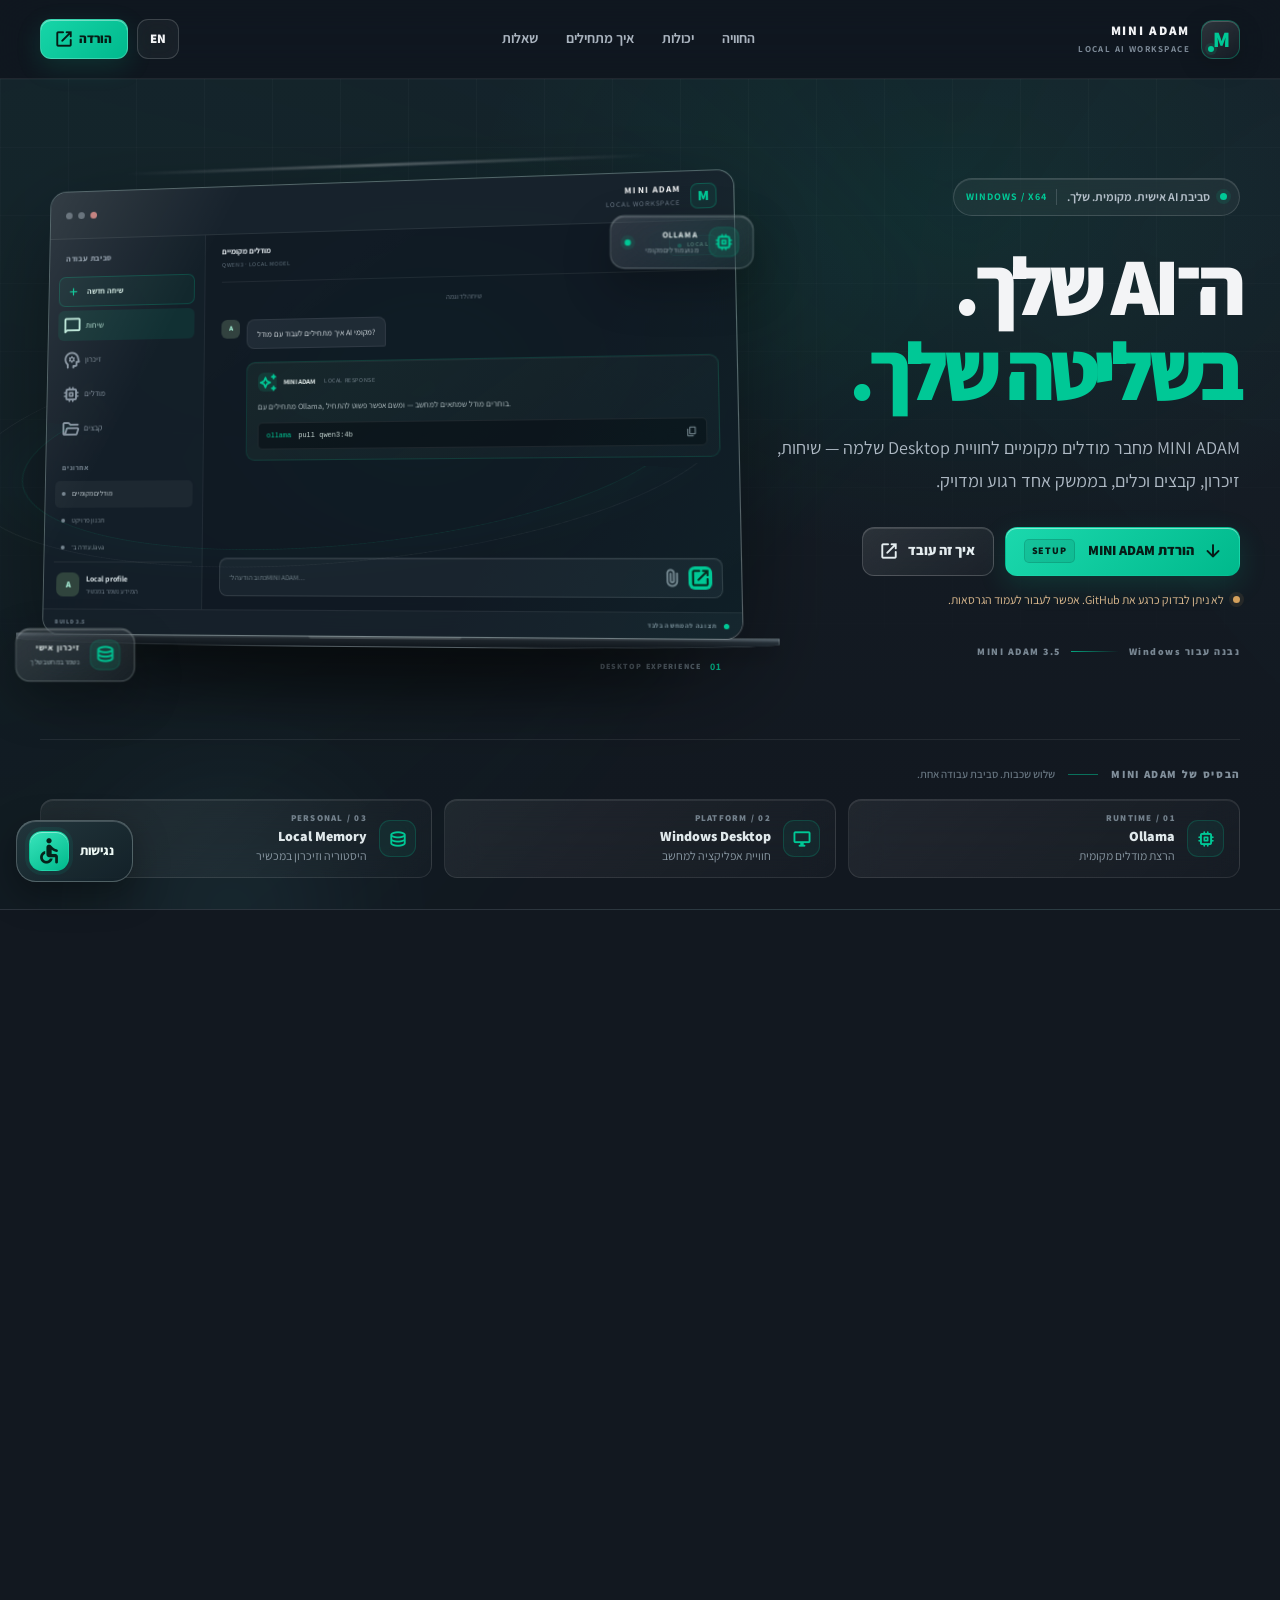
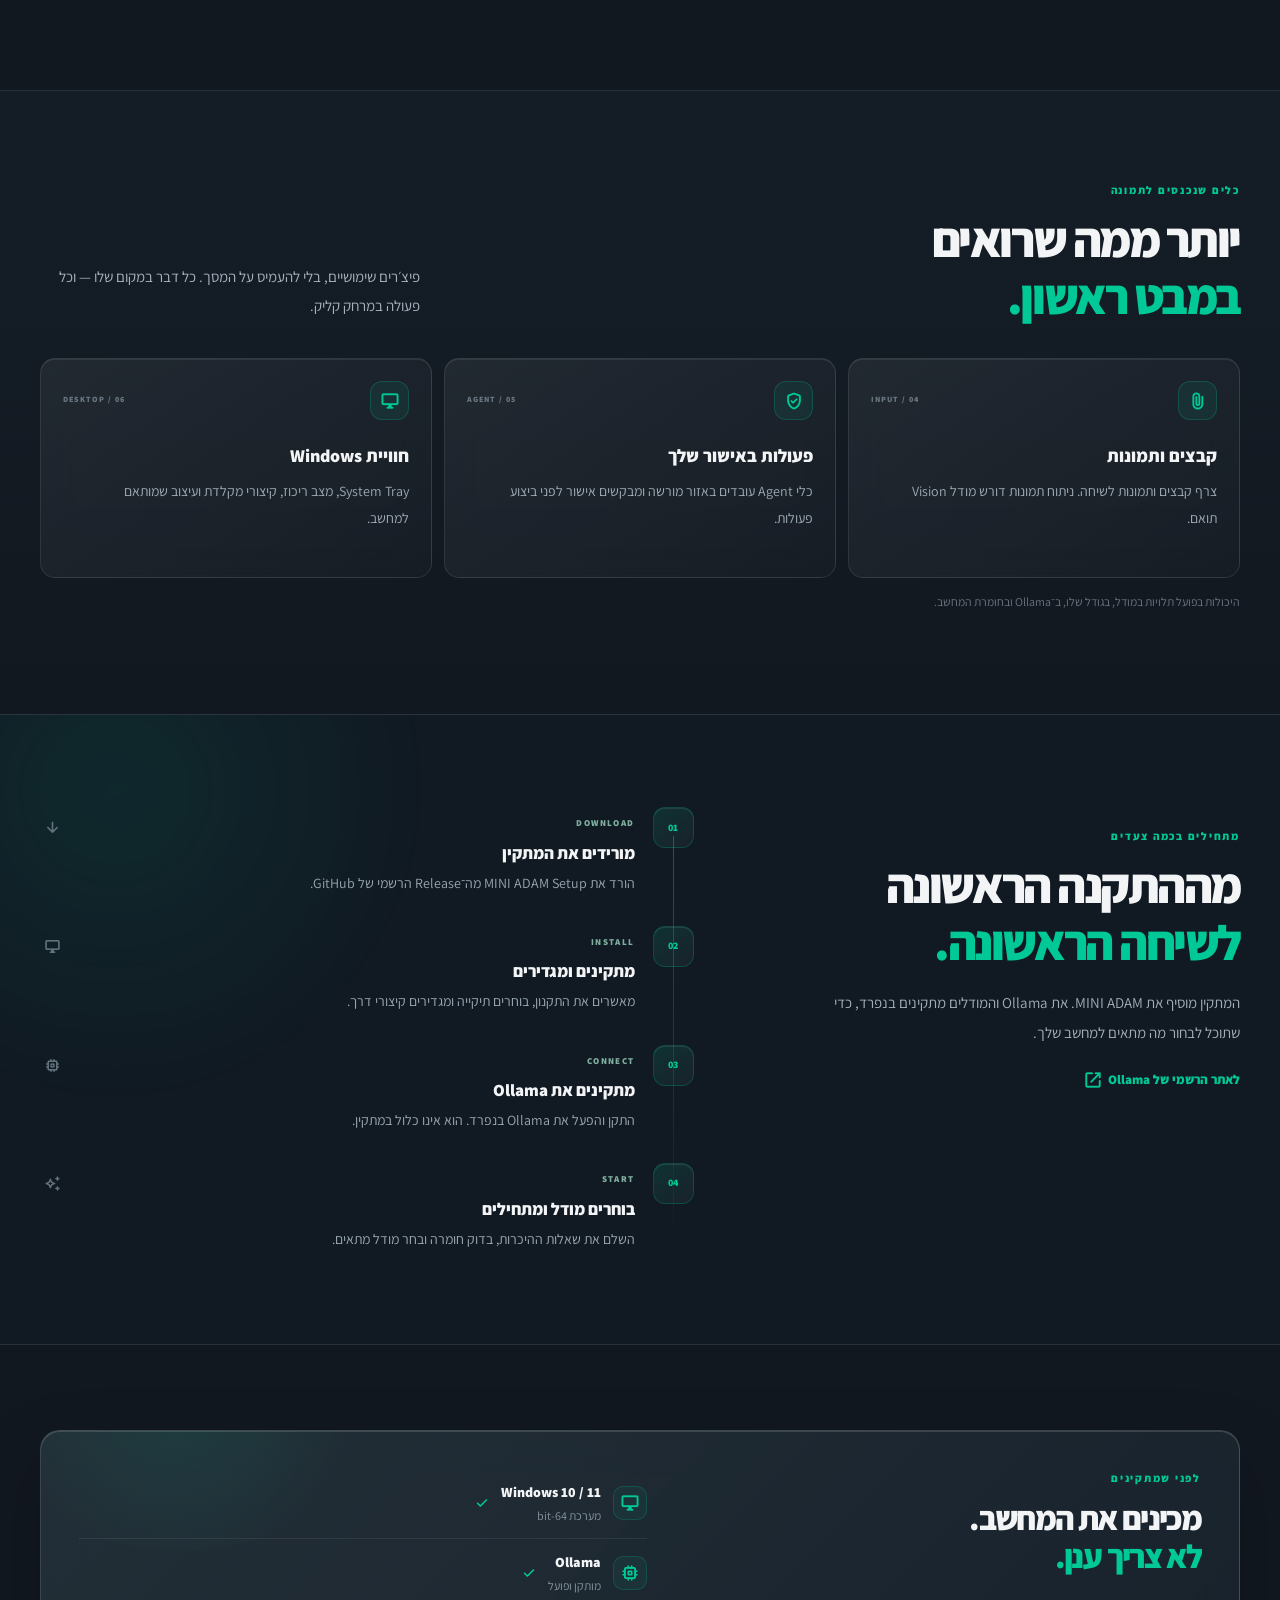
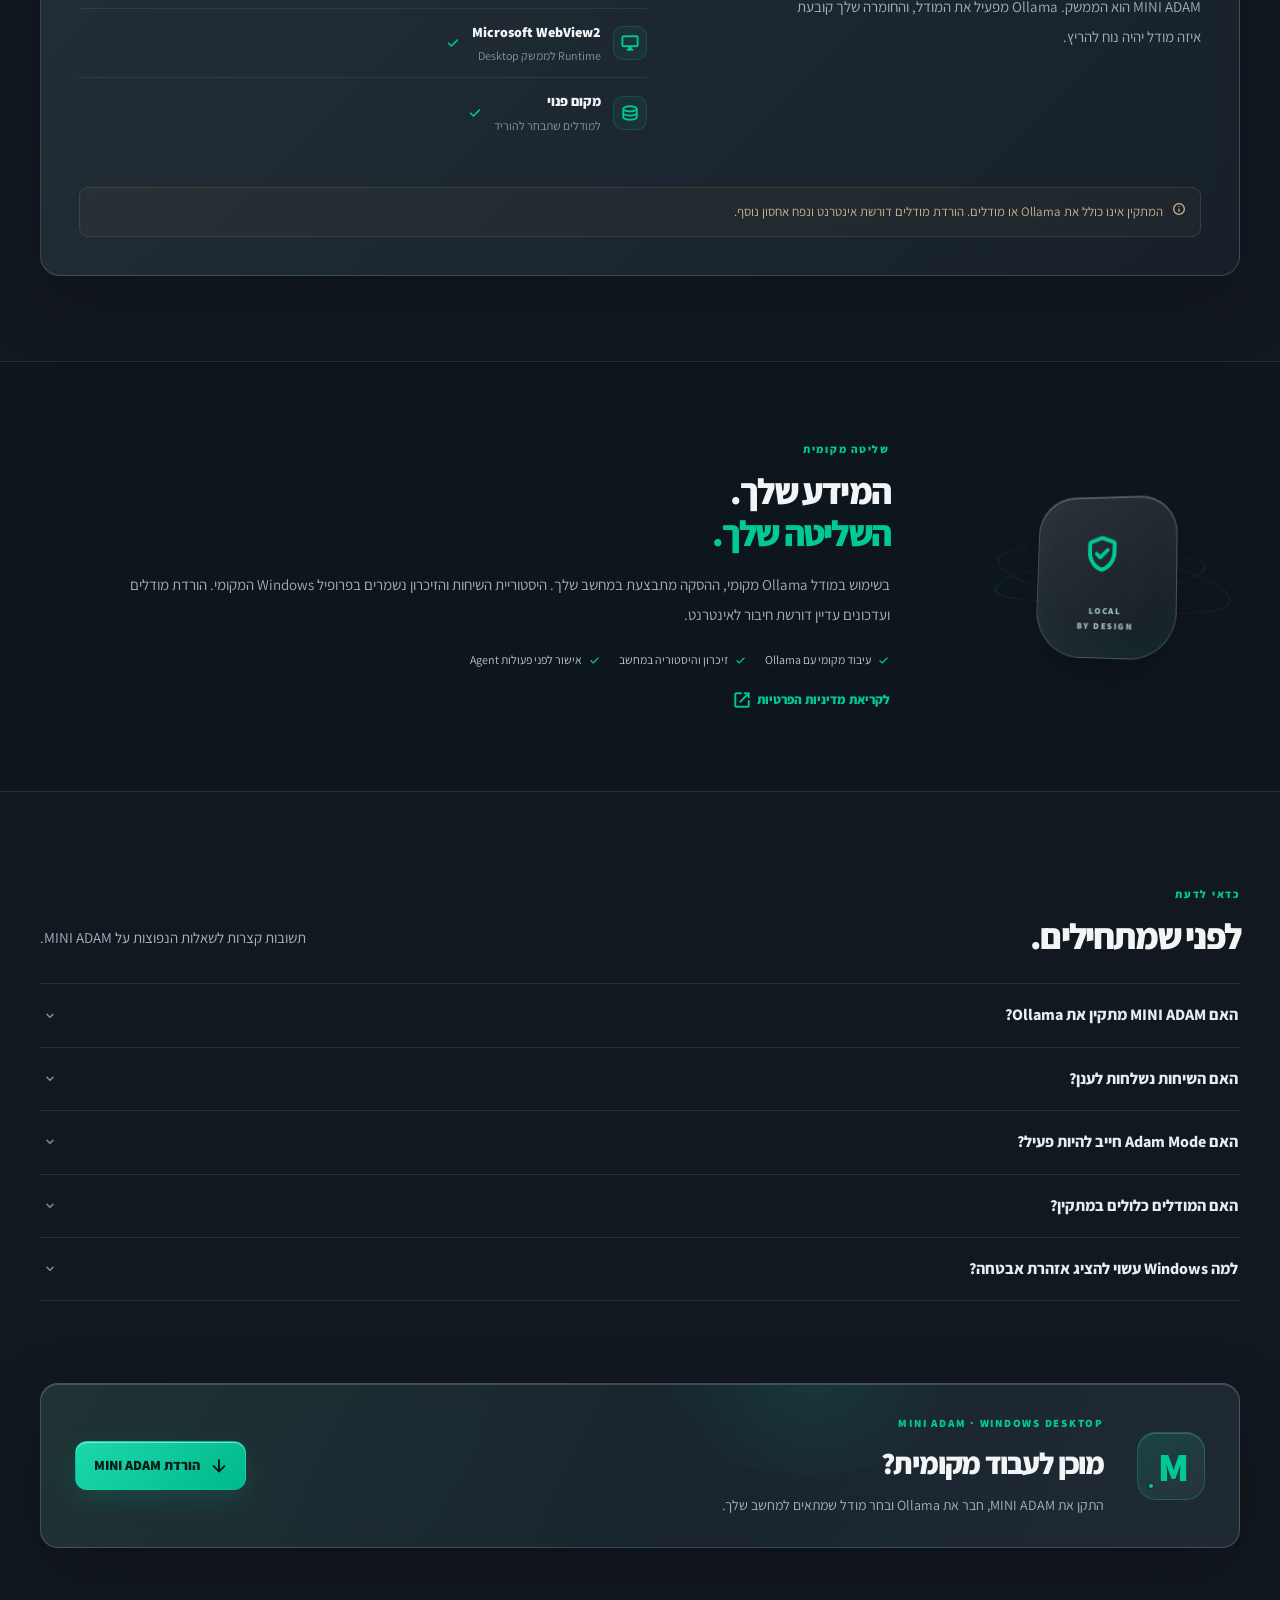
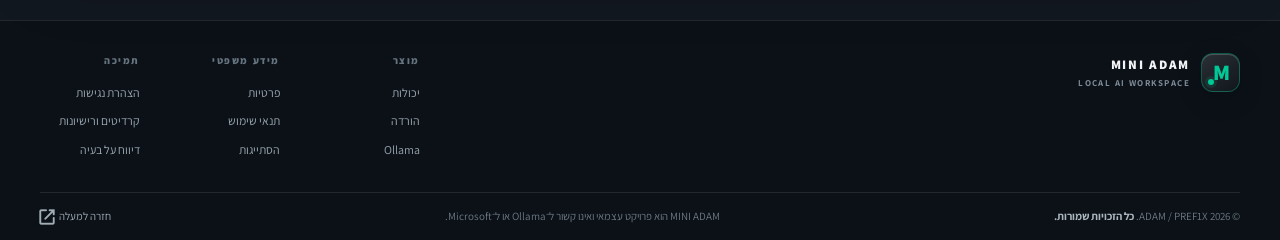
==== commit 0ffbd529: "Fix accessibility controls and improve keyboard support" ====
--- a/docs/index.html
+++ b/docs/index.html
@@ -9,10 +9,10 @@
 <link rel="preconnect" href="https://fonts.googleapis.com">
 <link rel="preconnect" href="https://fonts.gstatic.com" crossorigin>
 <link href="https://fonts.googleapis.com/css2?family=Assistant:wght@400..800&display=swap" rel="stylesheet">
-<link href="https://fonts.googleapis.com/css2?family=Material+Symbols+Rounded:opsz,wght,FILL,GRAD@20..48,500,0,0&icon_names=accessibility_new,add,arrow_downward,attach_file,auto_awesome,chat_bubble,check,close,content_copy,contrast,database,desktop_windows,expand_more,folder_open,format_underlined,info,memory,menu,motion_photos_auto,open_in_new,psychology,refresh,remove,text_fields,verified_user,visibility&display=block" rel="stylesheet">
+<link href="https://fonts.googleapis.com/css2?family=Material+Symbols+Rounded:opsz,wght,FILL,GRAD@20..48,500,0,0&icon_names=accessible,add,arrow_downward,attach_file,auto_awesome,chat_bubble,check,close,content_copy,contrast,database,desktop_windows,expand_more,folder_open,format_underlined,info,memory,menu,motion_photos_auto,open_in_new,psychology,refresh,remove,text_fields,verified_user,visibility&display=block" rel="stylesheet">
 <link rel="icon" type="image/svg+xml" href="./mark.svg">
-<link rel="stylesheet" href="./styles.css?v=4.1.0">
-<script defer src="./site.js?v=4.1.0"></script>
+<link rel="stylesheet" href="./styles.css?v=4.1.1">
+<script defer src="./site.js?v=4.1.1"></script>
 </head>
 <body>
 <a class="skip-link" href="#main" data-he="דלג לתוכן" data-en="Skip to content">דלג לתוכן</a>
@@ -189,9 +189,9 @@
 </footer>
 <div class="a11y-root">
 <button class="a11y-trigger" id="a11yTrigger" type="button" aria-haspopup="dialog" aria-expanded="false" aria-controls="a11yPanel" aria-label="פתח תפריט נגישות">
-  <span class="icon" aria-hidden="true">accessibility_new</span><span class="a11y-trigger-label" data-he="נגישות" data-en="Accessibility">נגישות</span>
+  <span class="icon" aria-hidden="true">accessible</span><span class="a11y-trigger-label" dir="auto" data-he="נגישות" data-en="Accessibility">נגישות</span>
 </button>
-<section class="a11y-panel" id="a11yPanel" role="dialog" aria-labelledby="a11yTitle" hidden>
+<section class="a11y-panel" id="a11yPanel" role="dialog" aria-modal="true" aria-labelledby="a11yTitle" hidden>
   <header class="a11y-panel-head"><div><small data-he="התאמה אישית" data-en="PERSONALIZE">התאמה אישית</small><h2 id="a11yTitle" data-he="אפשרויות נגישות" data-en="Accessibility options">אפשרויות נגישות</h2></div><button class="a11y-close" id="a11yClose" type="button" aria-label="סגירת תפריט נגישות"><span class="icon" aria-hidden="true">close</span></button></header>
   <div class="a11y-size-row"><span data-he="גודל טקסט" data-en="Text size">גודל טקסט</span><div><button type="button" data-a11y-action="decrease" aria-label="הקטנת טקסט"><span class="icon" aria-hidden="true">remove</span></button><output id="a11yScale">100%</output><button type="button" data-a11y-action="increase" aria-label="הגדלת טקסט"><span class="icon" aria-hidden="true">add</span></button></div></div>
   <div class="a11y-options">
--- a/docs/styles.css
+++ b/docs/styles.css
@@ -578,4 +578,21 @@
  .a11y-trigger{width:58px;min-width:58px;height:58px;padding:0;border-radius:18px}
  .a11y-trigger-label{display:none}.a11y-trigger .icon{width:38px;height:38px;font-size:28px}
  .a11y-panel{width:min(360px,calc(100vw - 22px));max-height:calc(100vh - 90px);overflow:auto}
-}+}
+
+/* Accessibility control: correct left-to-right icon placement in both locales */
+.a11y-root{direction:ltr}
+.a11y-trigger{direction:ltr;flex-direction:row;justify-content:flex-start;gap:11px;padding-inline:12px 18px}
+.a11y-trigger .icon{order:0;flex:0 0 40px;width:40px;height:40px;font-size:30px}
+.a11y-trigger-label{order:1;direction:auto;text-align:start;white-space:nowrap}
+.a11y-panel{direction:rtl;text-align:right}
+html[dir="ltr"] .a11y-panel{direction:ltr;text-align:left}
+@media(max-width:640px){.a11y-trigger{justify-content:center;padding:0}}
+.a11y-size-row button:disabled{opacity:.38;cursor:not-allowed;border-color:var(--line);color:#82909a}
+.a11y-options button:focus-visible,.a11y-trigger:focus-visible,.a11y-close:focus-visible,.a11y-size-row button:focus-visible{outline:3px solid var(--green);outline-offset:3px}
+html.a11y-spacing body{line-height:2.15!important;letter-spacing:.035em!important;word-spacing:.12em!important}
+html.a11y-spacing body p,html.a11y-spacing body li,html.a11y-spacing body label{line-height:2.15!important}
+html.a11y-contrast .a11y-panel{background:#000!important;border:2px solid #fff!important}
+html.a11y-contrast .a11y-trigger{background:#000!important;border:2px solid #fff!important;color:#fff!important}
+html.a11y-contrast .a11y-trigger .icon{background:#ff0!important;color:#000!important;border-color:#ff0!important}
+html.a11y-contrast .a11y-options button[aria-pressed="true"]{background:#ff0!important;color:#000!important}
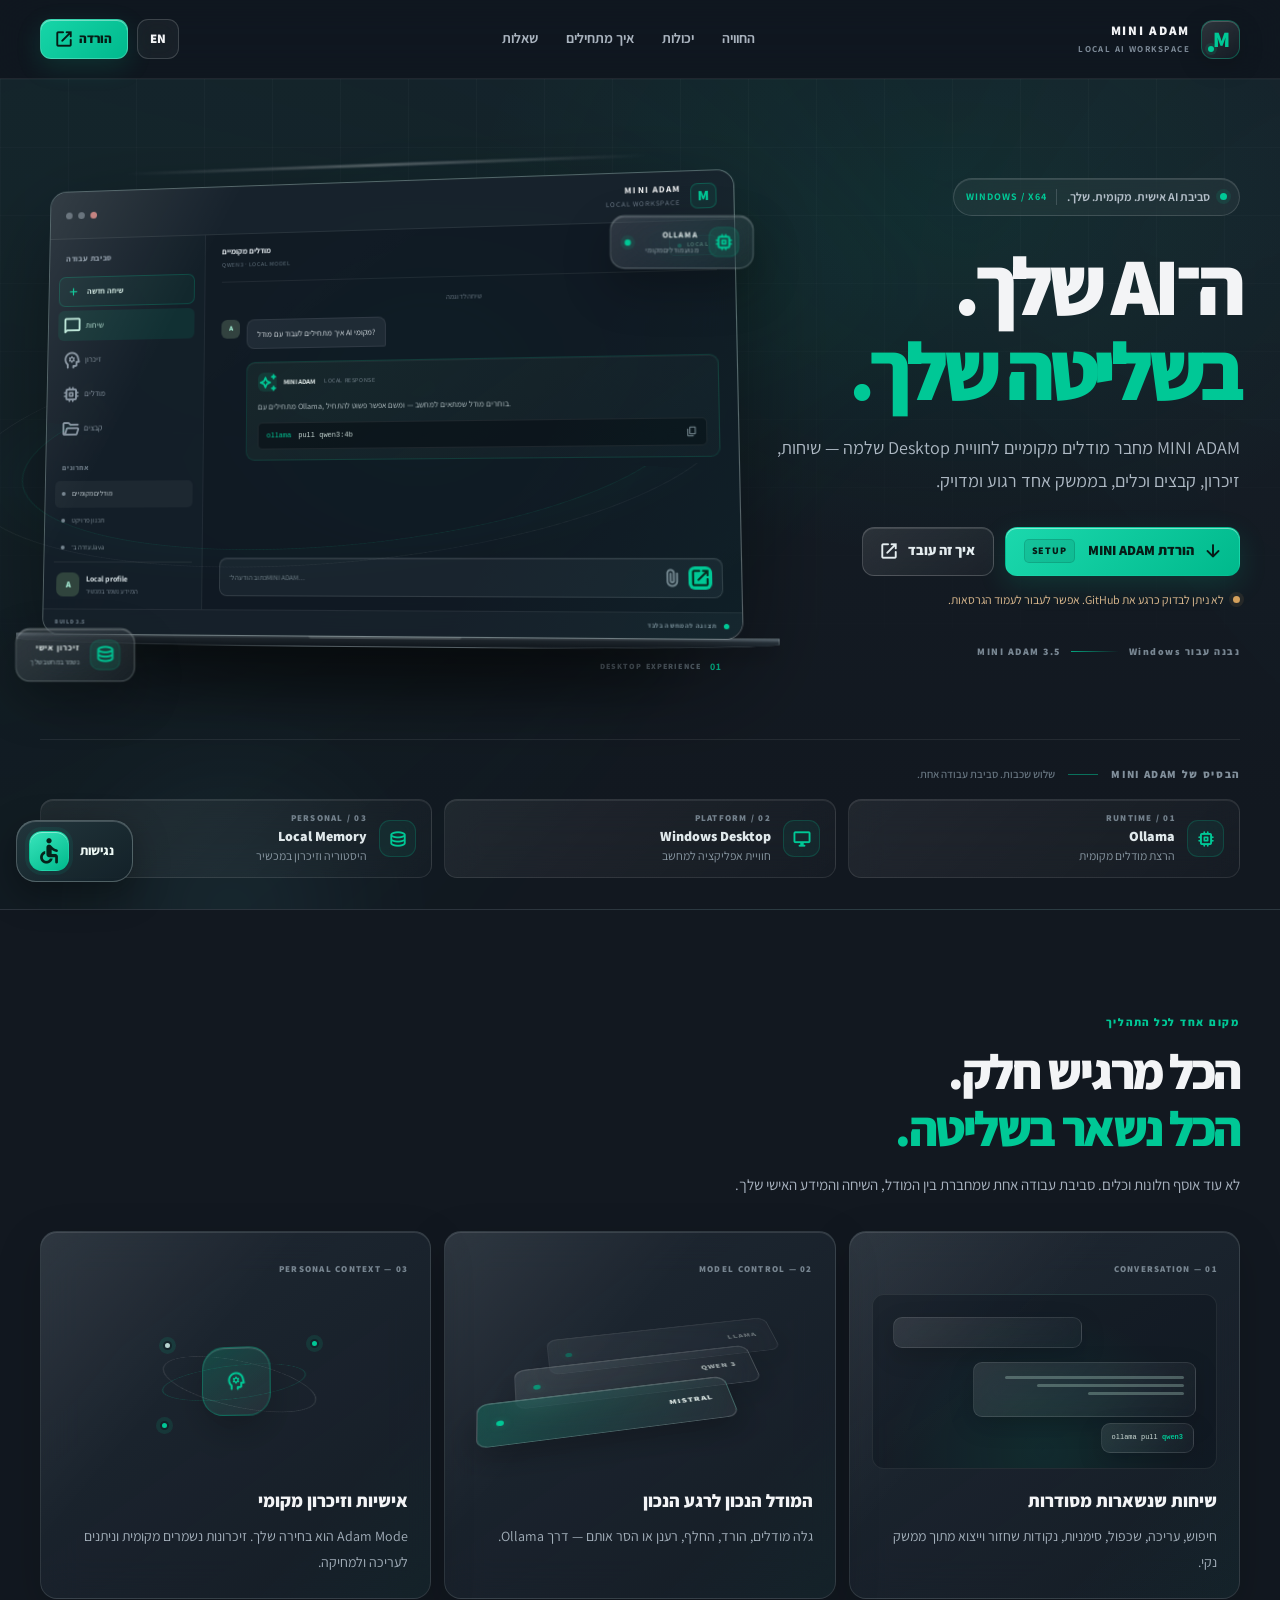
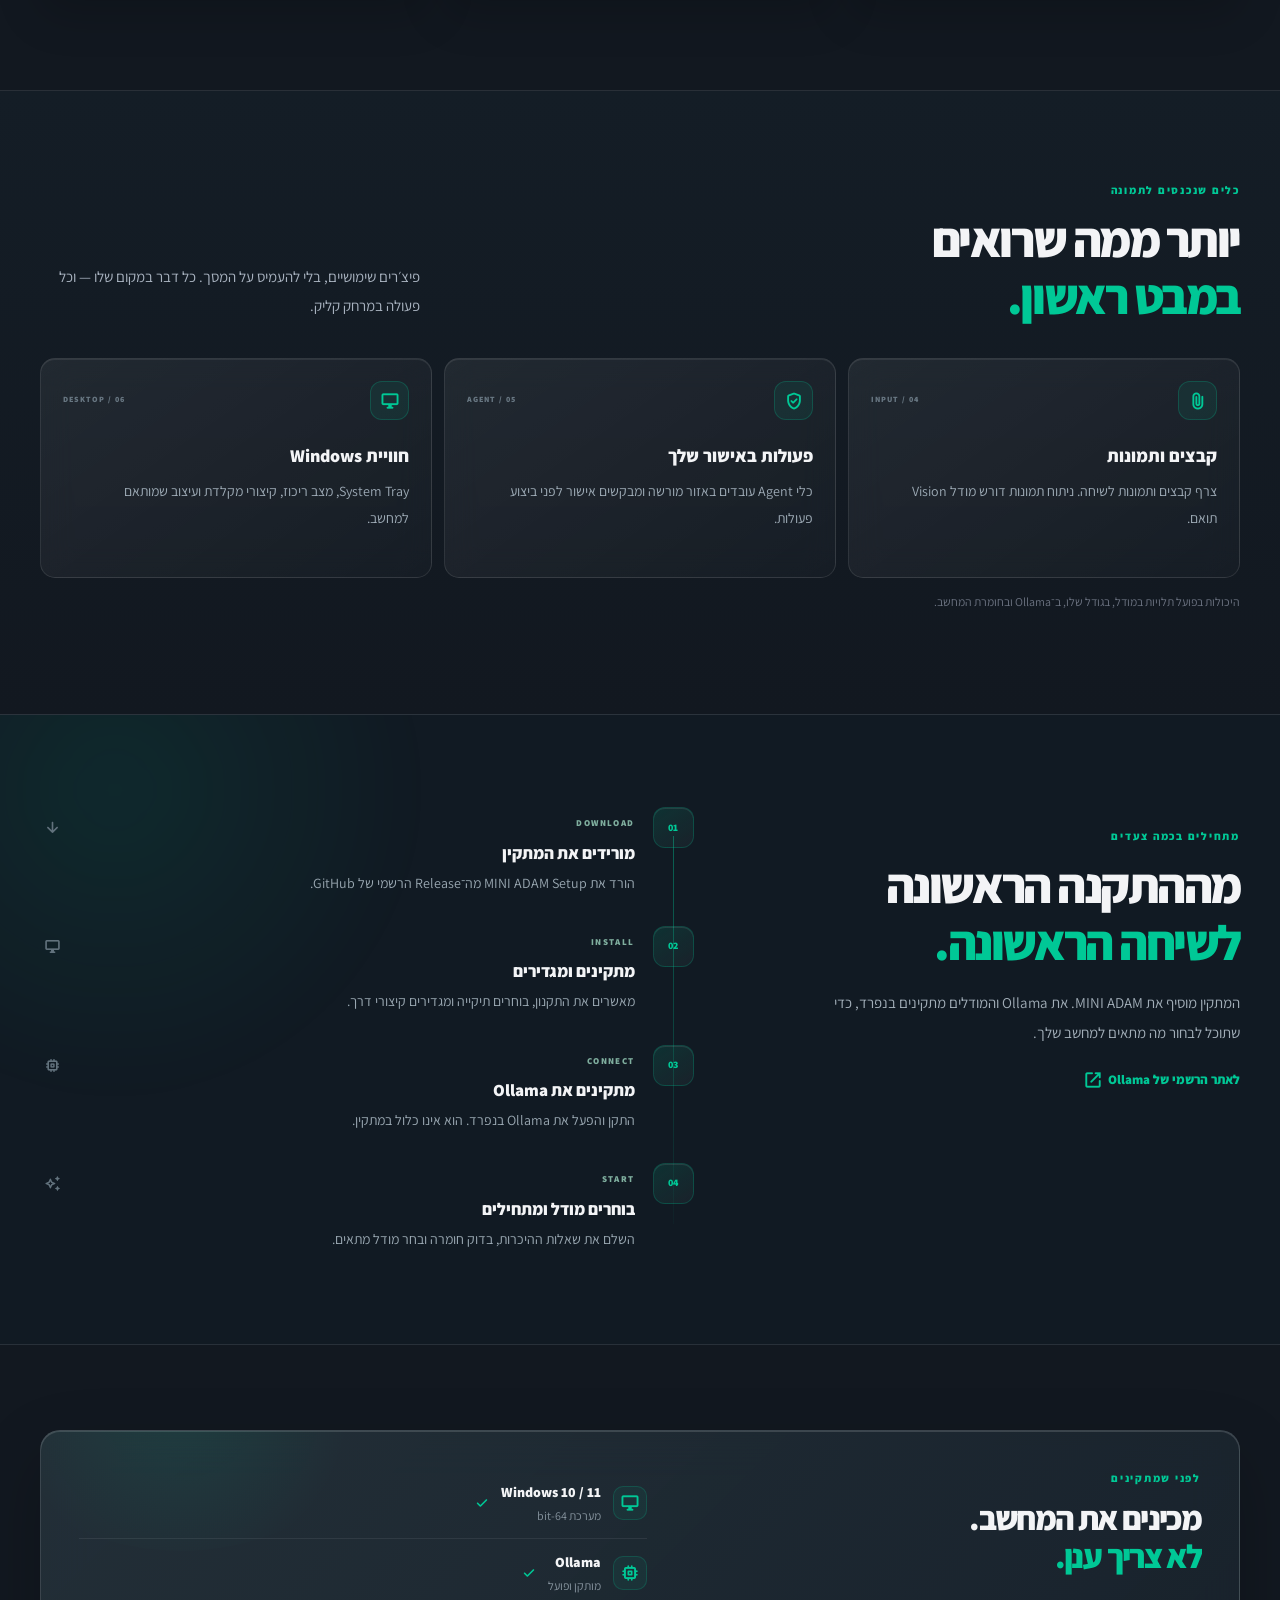
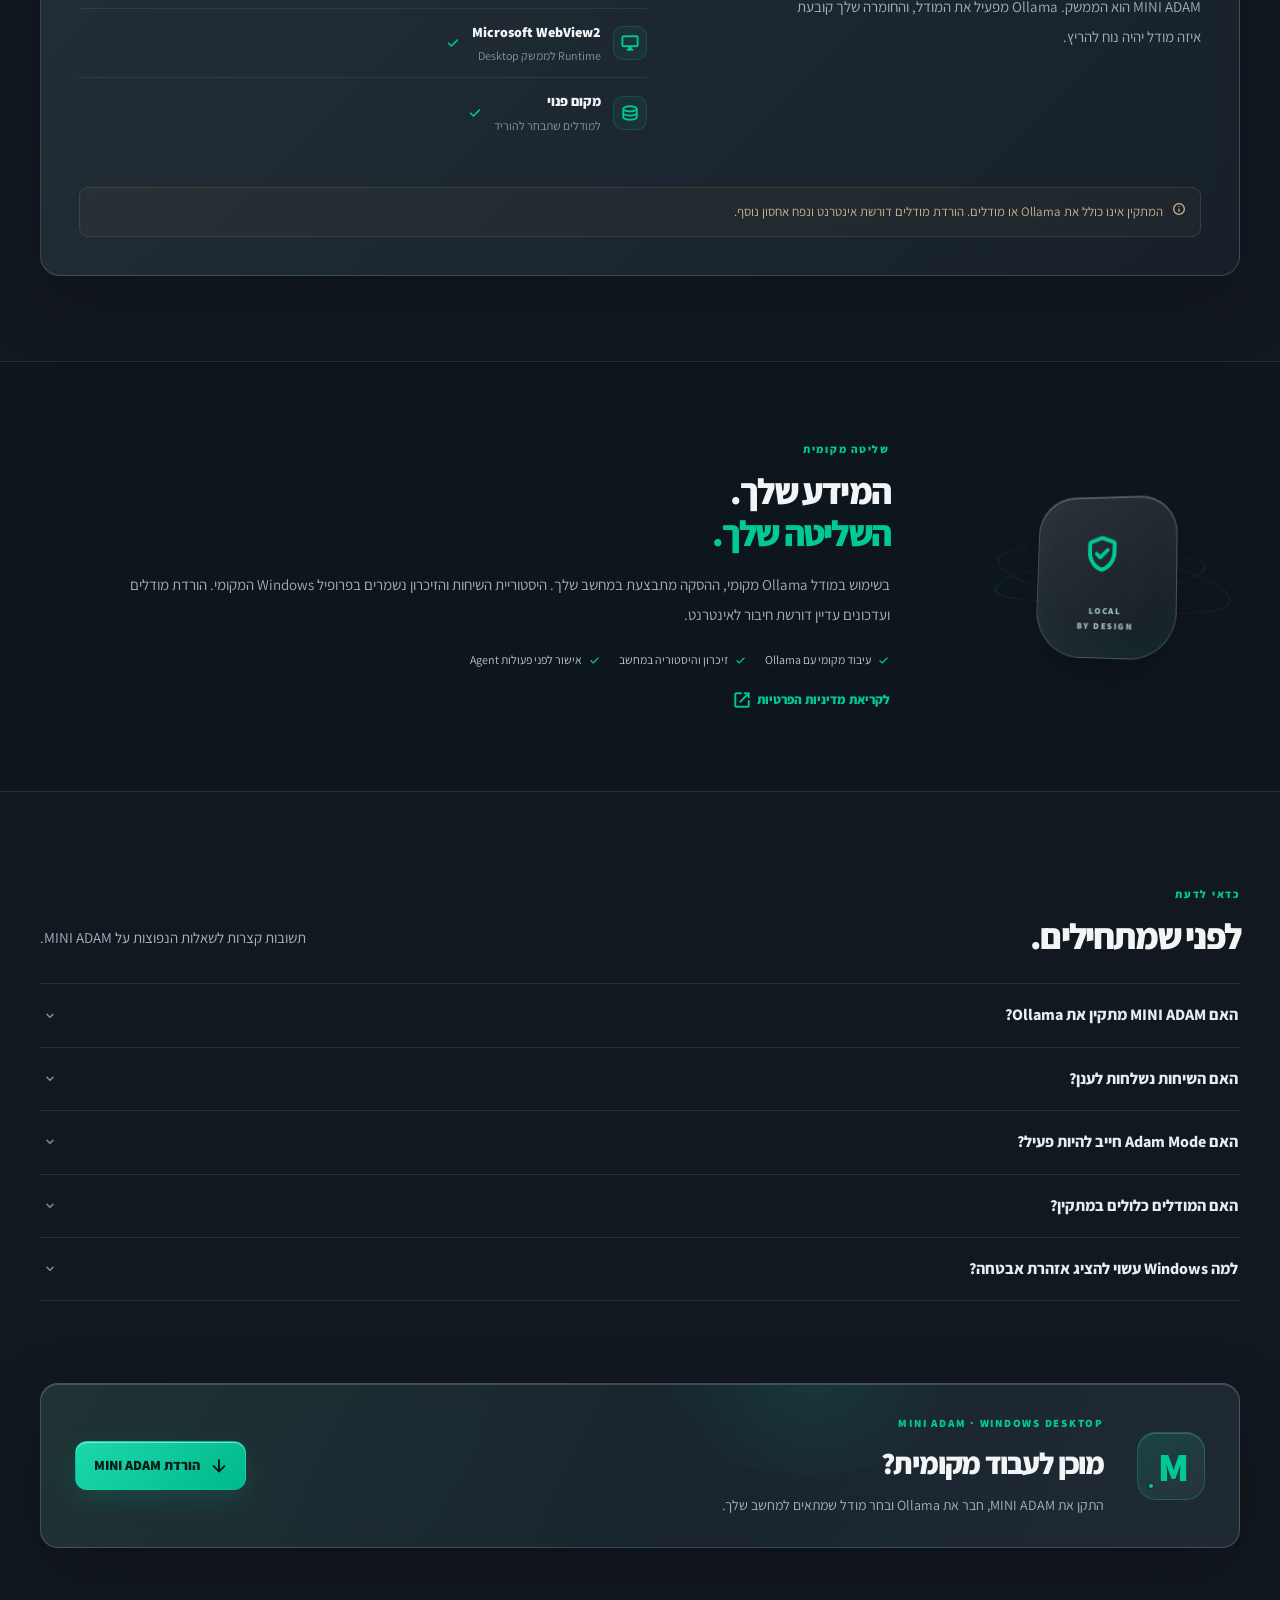
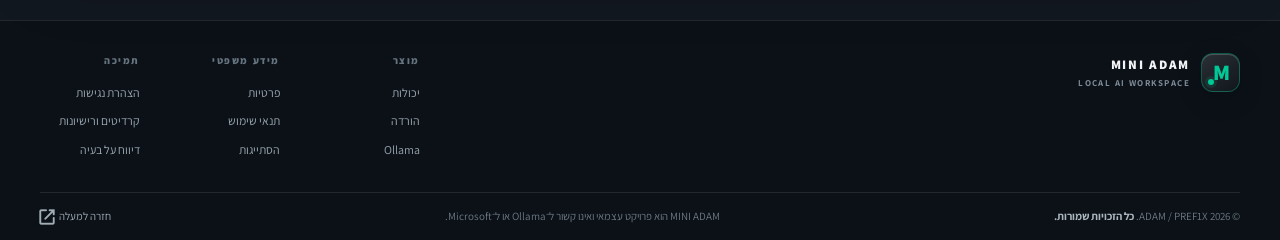
==== commit dd2a2f8e: "Preserve icon font in accessibility readable mode" ====
--- a/docs/index.html
+++ b/docs/index.html
@@ -11,7 +11,7 @@
 <link href="https://fonts.googleapis.com/css2?family=Assistant:wght@400..800&display=swap" rel="stylesheet">
 <link href="https://fonts.googleapis.com/css2?family=Material+Symbols+Rounded:opsz,wght,FILL,GRAD@20..48,500,0,0&icon_names=accessible,add,arrow_downward,attach_file,auto_awesome,chat_bubble,check,close,content_copy,contrast,database,desktop_windows,expand_more,folder_open,format_underlined,info,memory,menu,motion_photos_auto,open_in_new,psychology,refresh,remove,text_fields,verified_user,visibility&display=block" rel="stylesheet">
 <link rel="icon" type="image/svg+xml" href="./mark.svg">
-<link rel="stylesheet" href="./styles.css?v=4.1.1">
+<link rel="stylesheet" href="./styles.css?v=4.1.2">
 <script defer src="./site.js?v=4.1.1"></script>
 </head>
 <body>
--- a/docs/styles.css
+++ b/docs/styles.css
@@ -596,3 +596,7 @@
 html.a11y-contrast .a11y-trigger{background:#000!important;border:2px solid #fff!important;color:#fff!important}
 html.a11y-contrast .a11y-trigger .icon{background:#ff0!important;color:#000!important;border-color:#ff0!important}
 html.a11y-contrast .a11y-options button[aria-pressed="true"]{background:#ff0!important;color:#000!important}
+
+
+/* Keep the Material Symbols ligatures intact in the readable-font mode. */
+html.a11y-readable-font .icon,html.a11y-readable-font .icon *{font-family:"Material Symbols Rounded"!important;letter-spacing:normal!important;font-weight:500!important}
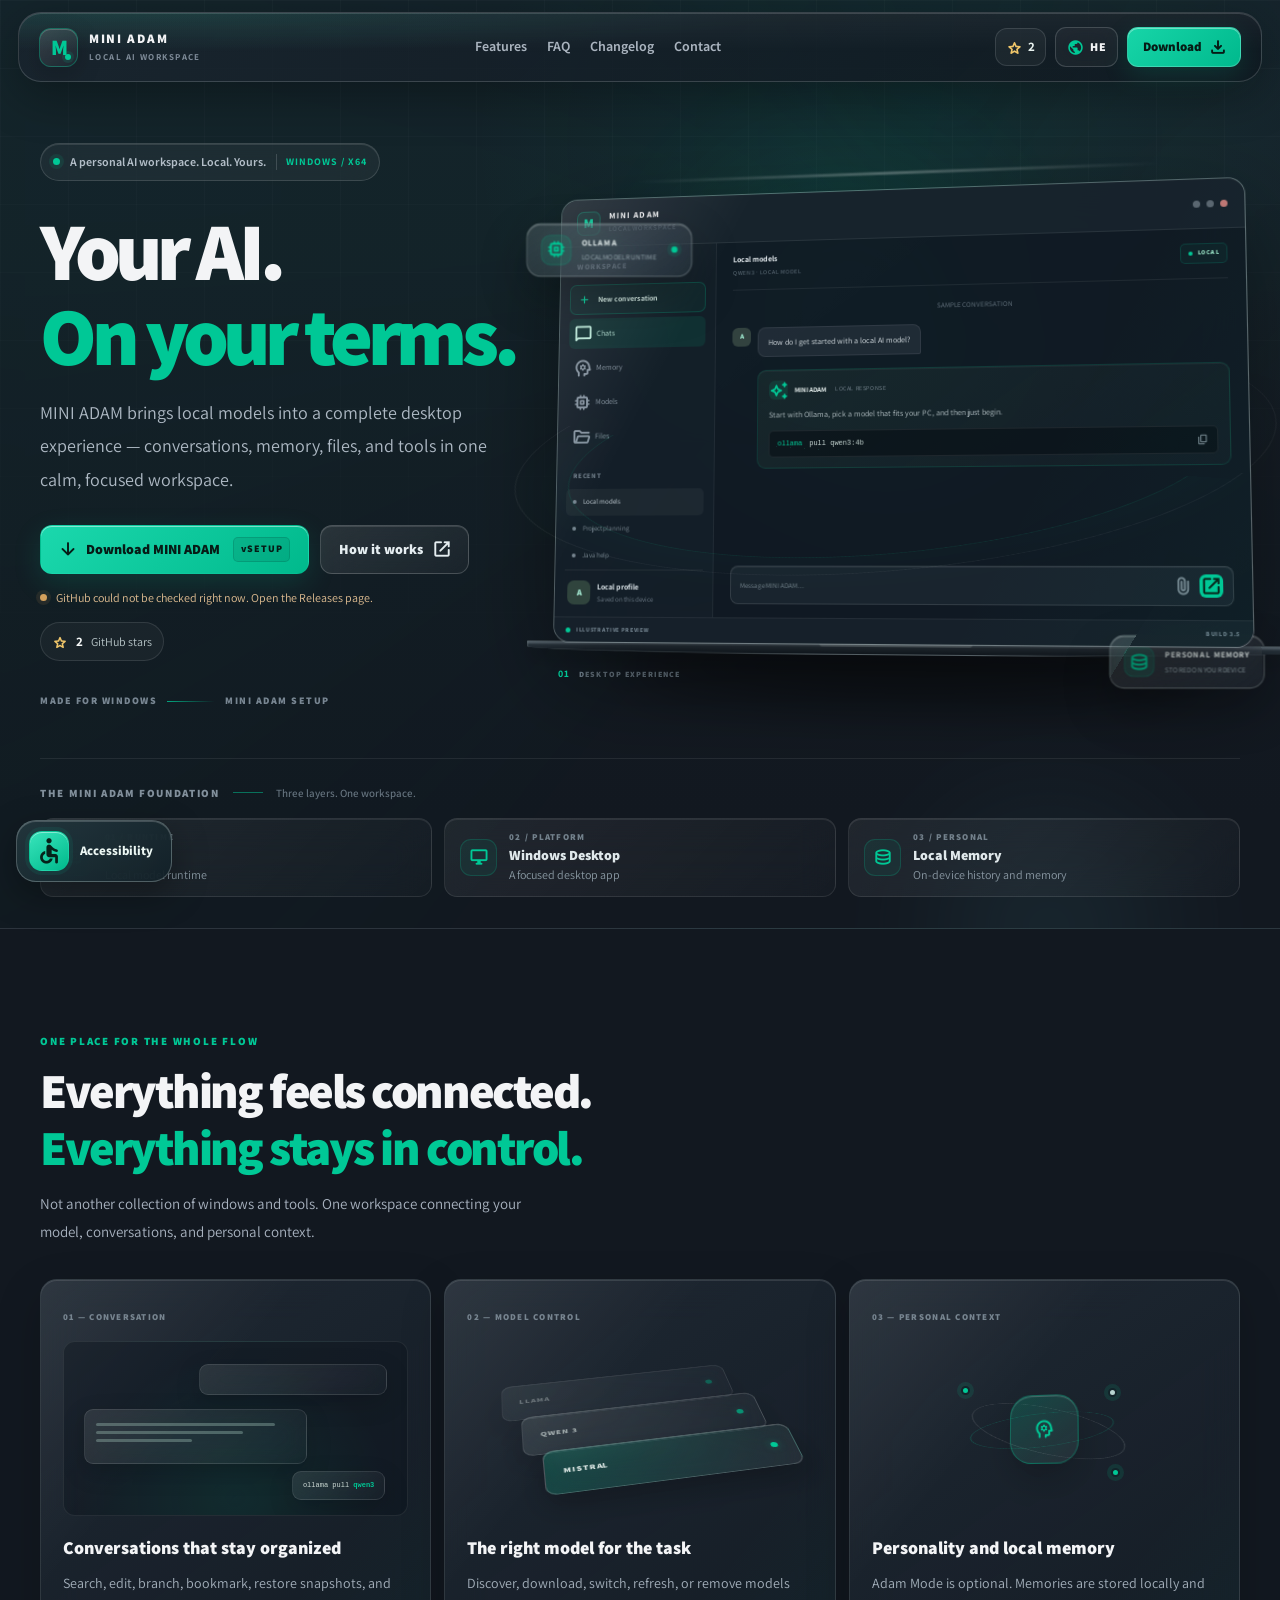
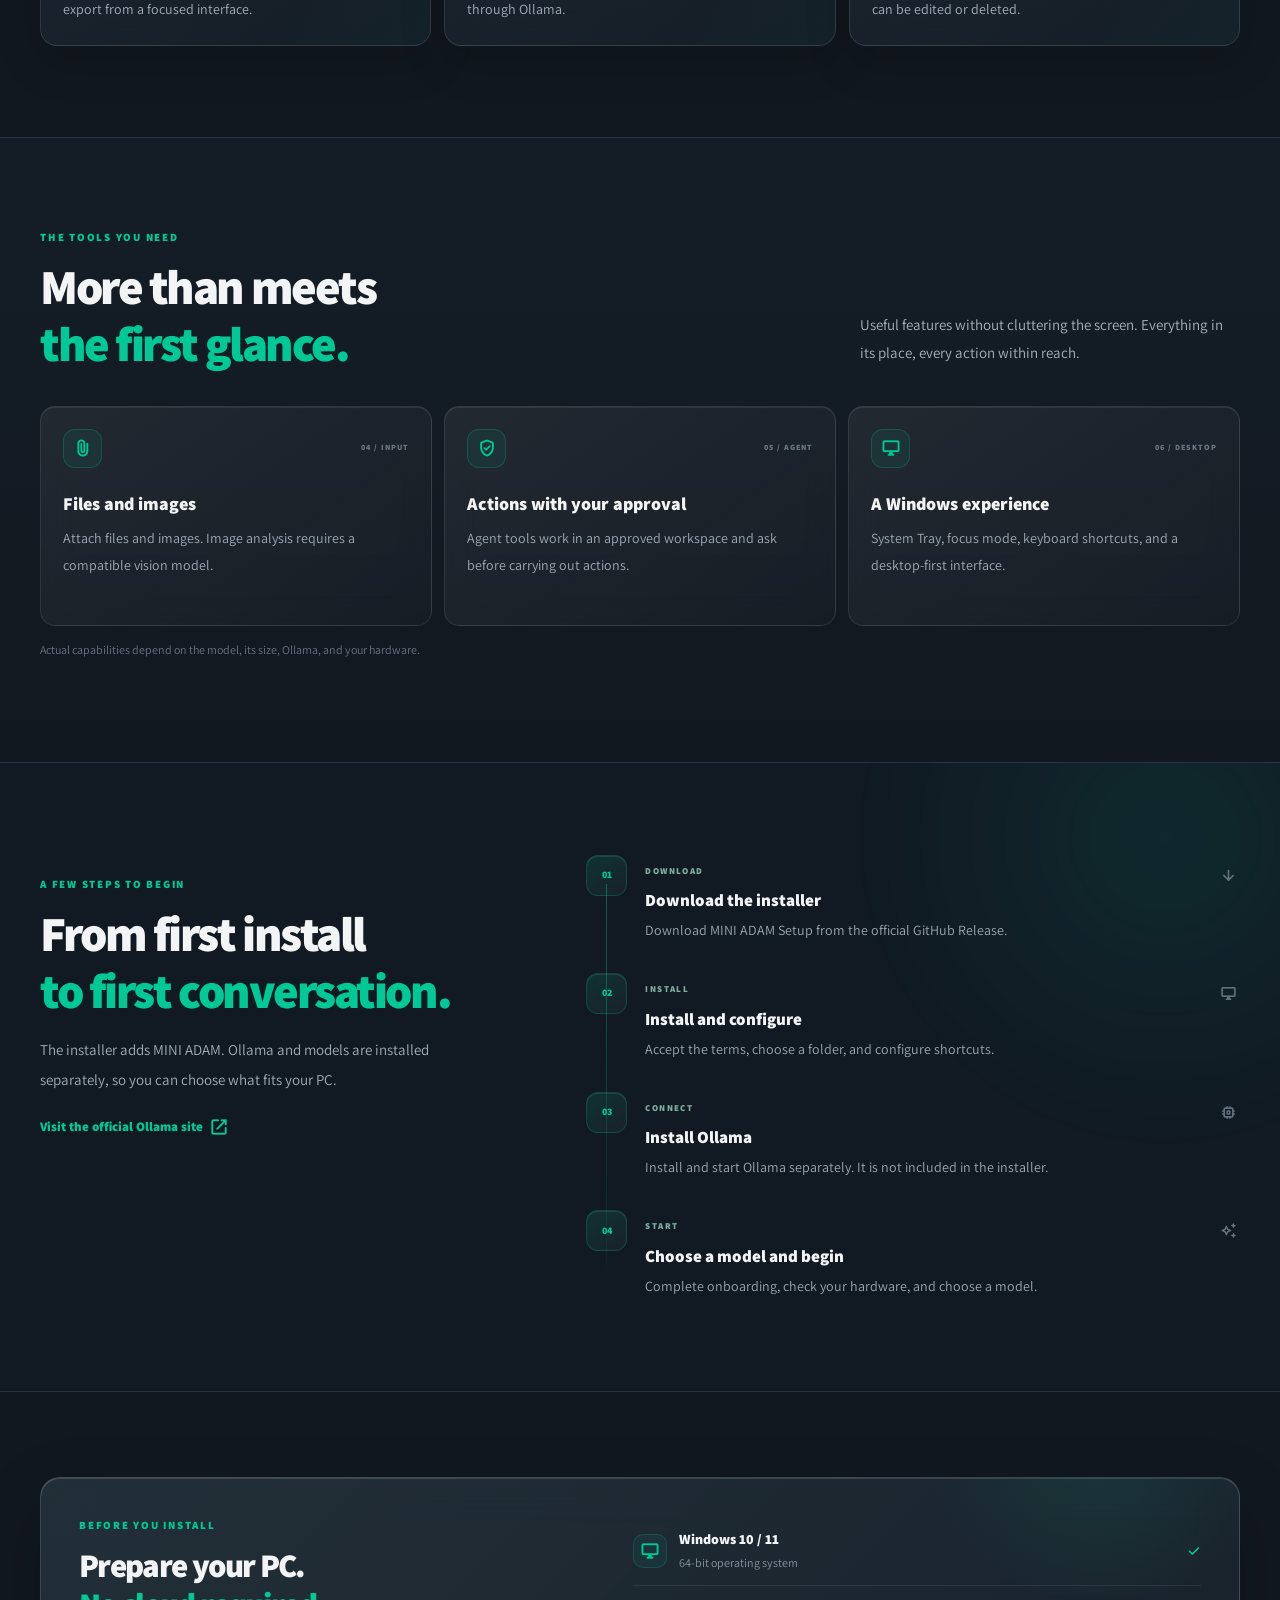
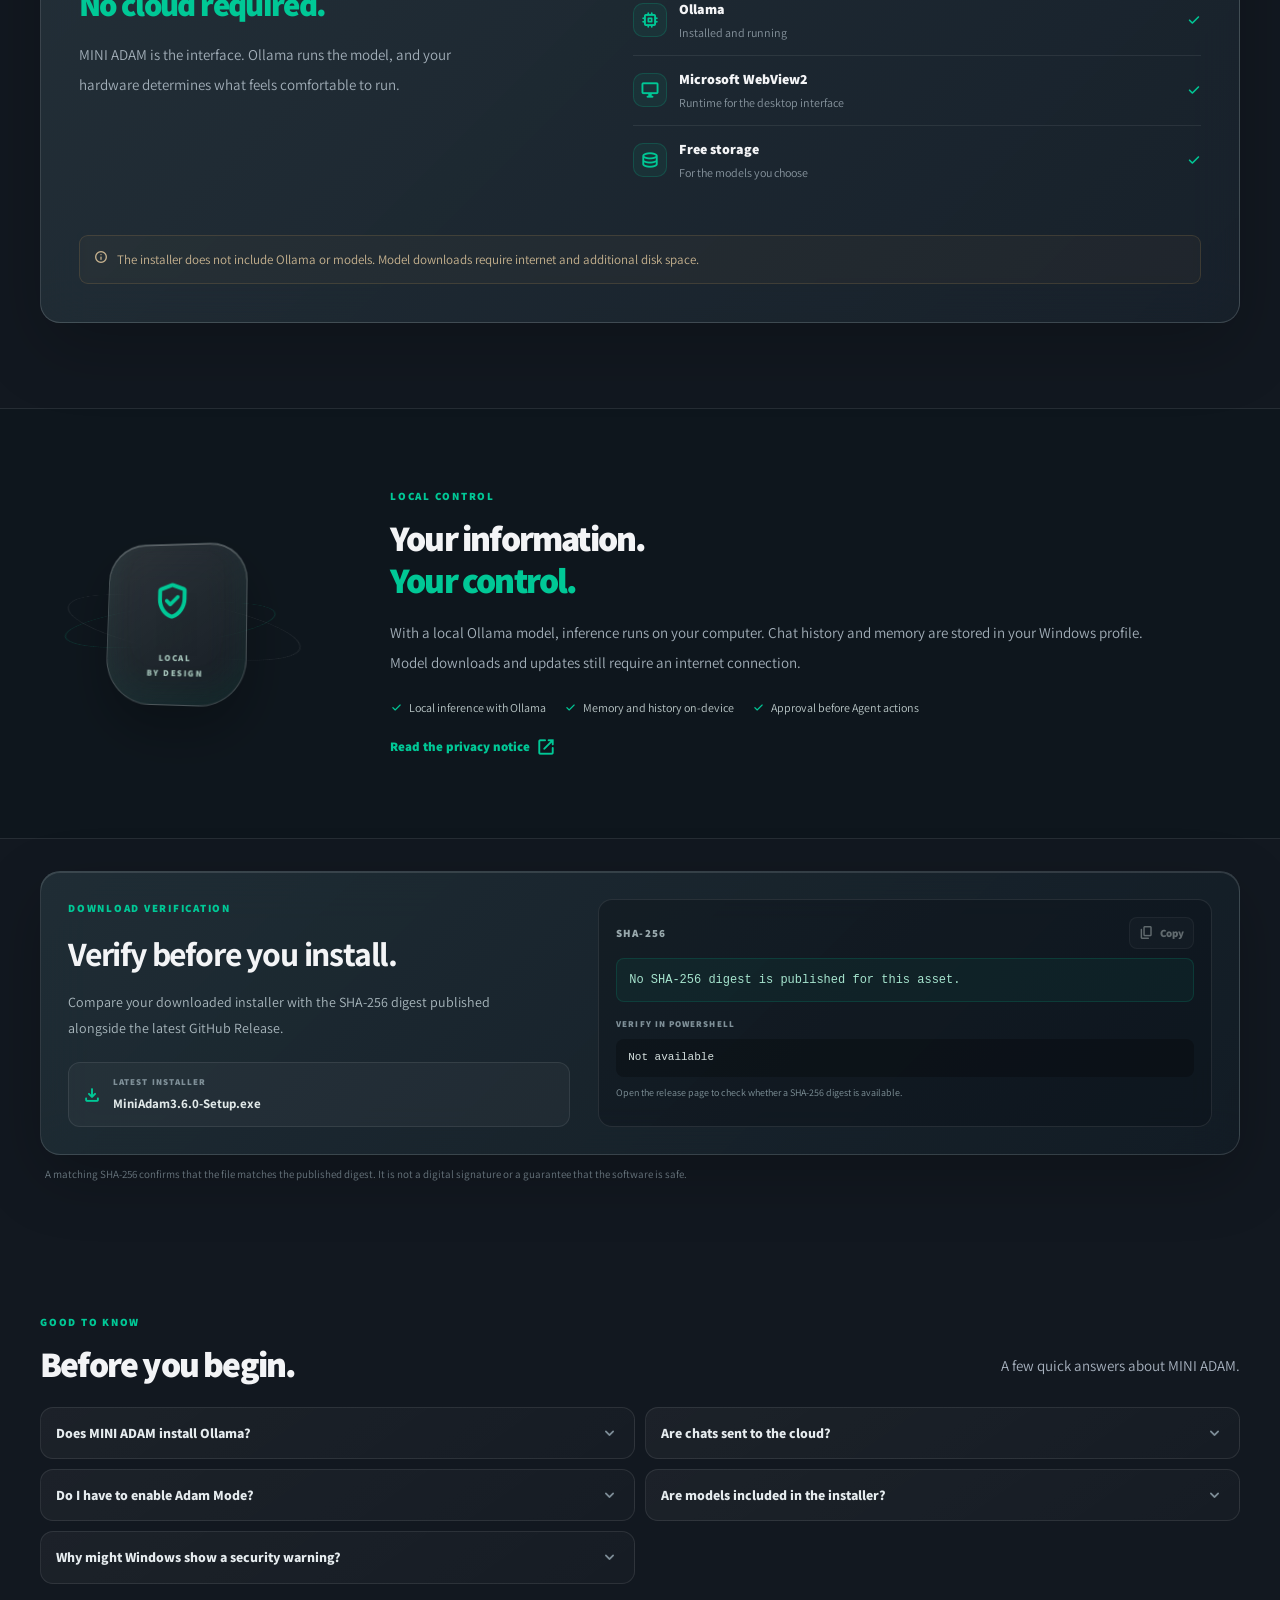
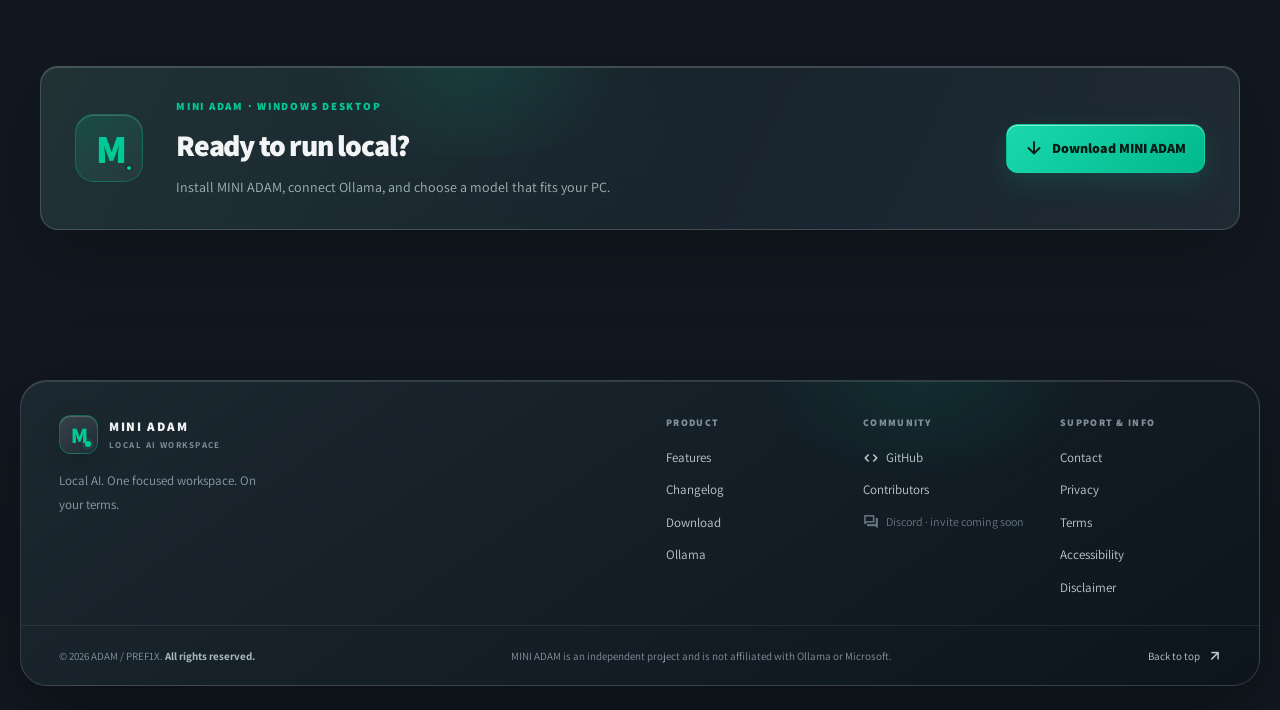
==== commit 4eaf78b6: "Redesign homepage navigation, footer, verification, and FAQ" ====
--- a/docs/index.html
+++ b/docs/index.html
@@ -1,18 +1,18 @@
 <!doctype html>
-<html lang="he" dir="rtl">
+<html lang="en" dir="ltr">
 <head>
 <meta charset="utf-8"><meta name="viewport" content="width=device-width,initial-scale=1">
 <meta name="theme-color" content="#121820">
-<meta name="description" content="MINI ADAM — סביבת AI מקומית ל-Windows. שיחות, זיכרון, ניהול מודלים וקבצים עם Ollama.">
+<meta name="description" content="MINI ADAM — a local AI desktop workspace for Ollama, with local chats, memory, models, and file tools.">
 <meta property="og:type" content="website"><meta property="og:title" content="MINI ADAM — Local AI, on your terms"><meta property="og:description" content="A personal local AI workspace for Windows.">
-<title>MINI ADAM — Local AI, on your terms</title>
+<title data-he="MINI ADAM — הבינה המקומית שלך" data-en="MINI ADAM — Local AI, on your terms">MINI ADAM — Local AI, on your terms</title>
 <link rel="preconnect" href="https://fonts.googleapis.com">
 <link rel="preconnect" href="https://fonts.gstatic.com" crossorigin>
 <link href="https://fonts.googleapis.com/css2?family=Assistant:wght@400..800&display=swap" rel="stylesheet">
-<link href="https://fonts.googleapis.com/css2?family=Material+Symbols+Rounded:opsz,wght,FILL,GRAD@20..48,500,0,0&icon_names=accessible,add,arrow_downward,attach_file,auto_awesome,chat_bubble,check,close,content_copy,contrast,database,desktop_windows,expand_more,folder_open,format_underlined,info,memory,menu,motion_photos_auto,open_in_new,psychology,refresh,remove,text_fields,verified_user,visibility&display=block" rel="stylesheet">
+<link href="https://fonts.googleapis.com/css2?family=Material+Symbols+Rounded:opsz,wght,FILL,GRAD@20..48,500,0,0&icon_names=accessible,add,arrow_downward,arrow_forward,attach_file,auto_awesome,bug_report,chat_bubble,check,check_circle,close,code,content_copy,contrast,database,desktop_windows,download,expand_more,folder_open,format_underlined,forum,group,history,home,info,mail,memory,menu,motion_photos_auto,open_in_new,psychology,public,refresh,remove,star,text_fields,verified_user,visibility&display=block" rel="stylesheet">
 <link rel="icon" type="image/svg+xml" href="./mark.svg">
-<link rel="stylesheet" href="./styles.css?v=4.1.2">
-<script defer src="./site.js?v=4.1.1"></script>
+<link rel="stylesheet" href="./styles.css?v=5.0.0">
+<script defer src="./site.js?v=5.0.0"></script>
 </head>
 <body>
 <a class="skip-link" href="#main" data-he="דלג לתוכן" data-en="Skip to content">דלג לתוכן</a>
@@ -23,15 +23,20 @@
       <span class="brand-copy"><b>MINI ADAM</b><small>LOCAL AI WORKSPACE</small></span>
     </a>
     <nav class="main-nav" id="siteNav" aria-label="Main navigation">
-      <a href="#experience" data-he="החוויה" data-en="Experience">החוויה</a>
-      <a href="#features" data-he="יכולות" data-en="Features">יכולות</a>
-      <a href="#how-it-works" data-he="איך מתחילים" data-en="Get started">איך מתחילים</a>
-      <a href="#faq" data-he="שאלות" data-en="FAQ">שאלות</a>
+      <a href="#features" data-he="יכולות" data-en="Features">Features</a>
+      <a href="#faq" data-he="שאלות" data-en="FAQ">FAQ</a>
+      <a href="./changelog.html" data-he="יומן שינויים" data-en="Changelog">Changelog</a>
+      <a href="./contact.html" data-he="יצירת קשר" data-en="Contact">Contact</a>
     </nav>
     <div class="nav-actions">
-      <button class="language-button" id="lang" type="button" aria-label="Switch to English">EN</button>
-      <a class="nav-download" href="#download"><span data-he="הורדה" data-en="Download">הורדה</span><span class="icon" aria-hidden="true">open_in_new</span></a>
-      <button class="menu-button" id="menuToggle" type="button" aria-label="פתח תפריט" aria-expanded="false" aria-controls="siteNav"><span class="icon" aria-hidden="true">menu</span></button>
+      <a class="nav-star" id="githubStarLink" href="https://github.com/pref1x-1/MiniAdam-AI" target="_blank" rel="noopener noreferrer" aria-label="MINI ADAM on GitHub">
+        <span class="icon" aria-hidden="true">star</span><b data-github-stars>2</b>
+      </a>
+      <button class="language-button" id="lang" type="button" aria-label="Switch to Hebrew">
+        <span class="icon" aria-hidden="true">public</span><span class="language-code">HE</span>
+      </button>
+      <a class="nav-download" href="./index.html#download"><span data-he="הורדה" data-en="Download">Download</span><span class="icon" aria-hidden="true">download</span></a>
+      <button class="menu-button" id="menuToggle" type="button" aria-label="Open navigation" aria-expanded="false" aria-controls="siteNav"><span class="icon" aria-hidden="true">menu</span></button>
     </div>
   </div>
 </header>
@@ -51,7 +56,8 @@
         <a class="button button-glass" href="#how-it-works"><span data-he="איך זה עובד" data-en="How it works">איך זה עובד</span><span class="icon" aria-hidden="true">open_in_new</span></a>
       </div>
       <div class="download-meta" id="downloadStatus" role="status" aria-live="polite" data-state="checking"><span class="status-indicator"></span><span data-he="בודק את המתקין הרשמי…" data-en="Checking the official installer…">בודק את המתקין הרשמי…</span></div>
-      <div class="hero-caption"><span data-he="נבנה עבור Windows" data-en="MADE FOR WINDOWS">נבנה עבור Windows</span><span class="caption-line"></span><span>MINI ADAM 3.5</span></div>
+      <a class="hero-stars" href="https://github.com/pref1x-1/MiniAdam-AI" target="_blank" rel="noopener noreferrer"><span class="icon" aria-hidden="true">star</span><b data-github-stars>2</b><span data-he="כוכבים ב־GitHub" data-en="GitHub stars">GitHub stars</span></a>
+      <div class="hero-caption"><span data-he="נבנה עבור Windows" data-en="MADE FOR WINDOWS">נבנה עבור Windows</span><span class="caption-line"></span><span id="productVersionBadge">MINI ADAM 3.6.0</span></div>
     </div>
 
     <div class="hero-visual" data-reveal data-reveal-delay="120">
@@ -116,7 +122,7 @@
   </div>
 </section>
 
-<section class="features-section">
+<section class="features-section" id="features">
   <div class="container">
     <div class="section-heading" data-reveal><div><span class="section-eyebrow" data-he="כלים שנכנסים לתמונה" data-en="THE TOOLS YOU NEED">כלים שנכנסים לתמונה</span><h2 data-he="יותר ממה שרואים<br><em>במבט ראשון.</em>" data-en="More than meets<br><em>the first glance.</em>">יותר ממה שרואים<br><em>במבט ראשון.</em></h2></div><p data-he="פיצ׳רים שימושיים, בלי להעמיס על המסך. כל דבר במקום שלו — וכל פעולה במרחק קליק." data-en="Useful features without cluttering the screen. Everything in its place, every action within reach.">פיצ׳רים שימושיים, בלי להעמיס על המסך. כל דבר במקום שלו — וכל פעולה במרחק קליק.</p></div>
     <div class="feature-grid">
@@ -160,6 +166,25 @@
   </div>
 </section>
 
+<section class="integrity-section container" id="integrity">
+  <div class="integrity-panel" data-reveal>
+    <div class="integrity-copy">
+      <span class="section-eyebrow" data-he="בדיקת קובץ" data-en="DOWNLOAD VERIFICATION">DOWNLOAD VERIFICATION</span>
+      <h2 data-he="מאמתים לפני שמתקינים." data-en="Verify before you install.">Verify before you install.</h2>
+      <p data-he="השווה את קובץ ההתקנה שהורדת לגיבוב SHA-256 שפורסם לצד ה־Release האחרון ב־GitHub." data-en="Compare your downloaded installer with the SHA-256 digest published alongside the latest GitHub Release.">Compare your downloaded installer with the SHA-256 digest published alongside the latest GitHub Release.</p>
+      <div class="integrity-asset"><span class="icon" aria-hidden="true">download</span><span><small data-he="קובץ ההתקנה האחרון" data-en="LATEST INSTALLER">LATEST INSTALLER</small><b id="integrityAssetName">MiniAdam3.6.0-Setup.exe</b></span></div>
+    </div>
+    <div class="integrity-details">
+      <div class="integrity-hash-head"><span>SHA-256</span><button type="button" id="copyIntegrityHash" class="copy-hash-button"><span class="icon" aria-hidden="true">content_copy</span><span data-he="העתקה" data-en="Copy">Copy</span></button></div>
+      <code class="integrity-hash" id="integrityHash">5f67f9df2f5c9b74baff4eba8a9af5292b816df1ced23b0d965f4491bc000355</code>
+      <small class="integrity-command-label" data-he="בדיקה ב־PowerShell" data-en="VERIFY IN POWERSHELL">VERIFY IN POWERSHELL</small>
+      <code class="integrity-command" id="integrityCommand">Get-FileHash ".\MiniAdam3.6.0-Setup.exe" -Algorithm SHA256</code>
+      <p class="integrity-feedback" id="integrityFeedback" role="status" aria-live="polite" data-he="משווים את ערך Hash שמתקבל לערך שמוצג כאן." data-en="Compare the resulting hash with the value shown here.">Compare the resulting hash with the value shown here.</p>
+    </div>
+  </div>
+  <p class="integrity-disclaimer" data-he="התאמה של SHA-256 מאשרת שהקובץ תואם לגיבוב שפורסם. היא אינה מהווה חתימה דיגיטלית או הבטחה שהקובץ בטוח." data-en="A matching SHA-256 confirms that the file matches the published digest. It is not a digital signature or a guarantee that the software is safe.">A matching SHA-256 confirms that the file matches the published digest. It is not a digital signature or a guarantee that the software is safe.</p>
+</section>
+
 <section class="faq-section container" id="faq">
   <div class="section-heading faq-heading" data-reveal><div><span class="section-eyebrow" data-he="כדאי לדעת" data-en="GOOD TO KNOW">כדאי לדעת</span><h2 data-he="לפני שמתחילים." data-en="Before you begin.">לפני שמתחילים.</h2></div><p data-he="תשובות קצרות לשאלות הנפוצות על MINI ADAM." data-en="A few quick answers about MINI ADAM.">תשובות קצרות לשאלות הנפוצות על MINI ADAM.</p></div>
   <div class="faq-list" data-reveal>
@@ -178,14 +203,21 @@
 
 <footer class="site-footer">
   <div class="container footer-main">
-    <a class="brand" href="#top"><span class="brand-mark"><span>M</span><i></i></span><span class="brand-copy"><b>MINI ADAM</b><small>LOCAL AI WORKSPACE</small></span></a>
+    <div class="footer-brand">
+      <a class="brand" href="#top"><span class="brand-mark"><span>M</span><i></i></span><span class="brand-copy"><b>MINI ADAM</b><small>LOCAL AI WORKSPACE</small></span></a>
+      <p class="footer-tagline" data-he="AI מקומי. סביבת עבודה אחת. בשליטה שלך." data-en="Local AI. One focused workspace. On your terms.">Local AI. One focused workspace. On your terms.</p>
+    </div>
     <div class="footer-links">
-      <div><small data-he="מוצר" data-en="PRODUCT">מוצר</small><a href="#features" data-he="יכולות" data-en="Features">יכולות</a><a href="https://github.com/pref1x-1/MiniAdam-AI/releases" target="_blank" rel="noreferrer" data-he="הורדה" data-en="Download">הורדה</a><a href="https://ollama.com/download" target="_blank" rel="noreferrer">Ollama</a></div>
-      <div><small data-he="מידע משפטי" data-en="LEGAL">מידע משפטי</small><a href="./privacy.html" data-he="פרטיות" data-en="Privacy">פרטיות</a><a href="./terms.html" data-he="תנאי שימוש" data-en="Terms">תנאי שימוש</a><a href="./disclaimer.html" data-he="הסתייגות" data-en="Disclaimer">הסתייגות</a></div>
-      <div><small data-he="תמיכה" data-en="SUPPORT">תמיכה</small><a href="./accessibility.html" data-he="הצהרת נגישות" data-en="Accessibility">הצהרת נגישות</a><a href="./third-party.html" data-he="קרדיטים ורישיונות" data-en="Credits & licenses">קרדיטים ורישיונות</a><a href="https://github.com/pref1x-1/MiniAdam-AI/issues" target="_blank" rel="noreferrer" data-he="דיווח על בעיה" data-en="Report an issue">דיווח על בעיה</a></div>
-    </div>
-  </div>
-  <div class="container footer-bottom"><span>© 2026 ADAM / PREF1X. <b data-he="כל הזכויות שמורות." data-en="All rights reserved.">כל הזכויות שמורות.</b></span><span data-he="MINI ADAM הוא פרויקט עצמאי ואינו קשור ל־Ollama או ל־Microsoft." data-en="MINI ADAM is an independent project and is not affiliated with Ollama or Microsoft.">MINI ADAM הוא פרויקט עצמאי ואינו קשור ל־Ollama או ל־Microsoft.</span><a href="#top" class="back-top"><span data-he="חזרה למעלה" data-en="Back to top">חזרה למעלה</span><span class="icon" aria-hidden="true">open_in_new</span></a></div>
+      <div><small data-he="המוצר" data-en="PRODUCT">PRODUCT</small><a href="#features" data-he="יכולות" data-en="Features">Features</a><a href="./changelog.html" data-he="יומן שינויים" data-en="Changelog">Changelog</a><a href="./index.html#download" data-he="הורדה" data-en="Download">Download</a><a href="https://ollama.com/download" target="_blank" rel="noopener noreferrer">Ollama</a></div>
+      <div><small data-he="קהילה" data-en="COMMUNITY">COMMUNITY</small><a href="https://github.com/pref1x-1/MiniAdam-AI" target="_blank" rel="noopener noreferrer"><span class="icon" aria-hidden="true">code</span> GitHub</a><a href="https://github.com/pref1x-1/MiniAdam-AI/graphs/contributors" target="_blank" rel="noopener noreferrer" data-he="תורמים לפרויקט" data-en="Contributors">Contributors</a><span class="footer-link is-disabled" aria-disabled="true" title="Discord invitation has not been configured"><span class="icon" aria-hidden="true">forum</span><span data-he="Discord · ההזמנה תתווסף בקרוב" data-en="Discord · invite coming soon">Discord · invite coming soon</span></span></div>
+      <div><small data-he="תמיכה ומידע" data-en="SUPPORT & INFO">SUPPORT & INFO</small><a href="./contact.html" data-he="יצירת קשר" data-en="Contact">Contact</a><a href="./privacy.html" data-he="פרטיות" data-en="Privacy">Privacy</a><a href="./terms.html" data-he="תנאים" data-en="Terms">Terms</a><a href="./accessibility.html" data-he="נגישות" data-en="Accessibility">Accessibility</a><a href="./disclaimer.html" data-he="הסתייגות" data-en="Disclaimer">Disclaimer</a></div>
+    </div>
+  </div>
+  <div class="container footer-bottom">
+    <span>© 2026 ADAM / PREF1X. <b data-he="כל הזכויות שמורות." data-en="All rights reserved.">All rights reserved.</b></span>
+    <span data-he="MINI ADAM הוא פרויקט עצמאי ואינו קשור ל־Ollama או ל־Microsoft." data-en="MINI ADAM is an independent project and is not affiliated with Ollama or Microsoft.">MINI ADAM is an independent project and is not affiliated with Ollama or Microsoft.</span>
+    <a href="#top" class="back-top"><span data-he="חזרה למעלה" data-en="Back to top">Back to top</span><span class="icon" aria-hidden="true">arrow_forward</span></a>
+  </div>
 </footer>
 <div class="a11y-root">
 <button class="a11y-trigger" id="a11yTrigger" type="button" aria-haspopup="dialog" aria-expanded="false" aria-controls="a11yPanel" aria-label="פתח תפריט נגישות">
--- a/docs/styles.css
+++ b/docs/styles.css
@@ -600,3 +600,183 @@
 
 /* Keep the Material Symbols ligatures intact in the readable-font mode. */
 html.a11y-readable-font .icon,html.a11y-readable-font .icon *{font-family:"Material Symbols Rounded"!important;letter-spacing:normal!important;font-weight:500!important}
+
+
+/* Floating navigation and footer */
+.site-header{position:fixed;top:12px;inset-inline:0;z-index:120;width:100%;border:0;background:transparent;backdrop-filter:none;-webkit-backdrop-filter:none;pointer-events:none;animation:nav-arrive .58s cubic-bezier(.2,.72,.25,1) both}
+.site-header .nav-shell{position:relative;isolation:isolate;overflow:visible;width:min(1280px,calc(100% - 36px));height:70px;margin-inline:auto;padding:0 20px;border:1px solid rgba(240,248,250,.17);border-radius:23px;background:linear-gradient(135deg,rgba(26,37,47,.84),rgba(15,23,31,.78));box-shadow:0 14px 48px rgba(0,0,0,.30),inset 0 1px 0 rgba(255,255,255,.15);backdrop-filter:blur(26px) saturate(1.45);-webkit-backdrop-filter:blur(26px) saturate(1.45);pointer-events:auto;transition:border-color .25s ease,background .25s ease,box-shadow .25s ease}
+.site-header .nav-shell:before{content:"";position:absolute;inset:0;z-index:-1;border-radius:inherit;pointer-events:none;background:radial-gradient(ellipse at 12% 0%,rgba(0,200,150,.105),transparent 40%),linear-gradient(180deg,rgba(255,255,255,.045),transparent 60%)}
+.site-header .nav-shell:hover{border-color:rgba(0,200,150,.30);background:linear-gradient(135deg,rgba(29,42,52,.91),rgba(16,25,33,.88));box-shadow:0 17px 54px rgba(0,0,0,.34),inset 0 1px 0 rgba(255,255,255,.17)}
+.site-header .main-nav{gap:20px;font-size:14px}
+.site-header .main-nav a{font-size:14px;transition:color .2s ease,transform .2s ease}
+.site-header .main-nav a:hover{transform:translateY(-1px)}
+.nav-star{height:38px;min-width:48px;display:inline-flex;align-items:center;justify-content:center;gap:5px;padding:0 10px;border:1px solid rgba(255,255,255,.12);border-radius:12px;background:rgba(255,255,255,.045);color:#e8f2ef;font-size:13px;font-weight:800;font-variant-numeric:tabular-nums;transition:transform .2s ease,border-color .2s ease,background .2s ease}
+.nav-star:hover{transform:translateY(-2px);border-color:rgba(0,200,150,.34);background:rgba(0,200,150,.07)}
+.nav-star .icon{font-size:17px;color:#f0c66a}
+.language-button{display:inline-flex;align-items:center;justify-content:center;gap:6px;min-width:54px;font-size:12px}
+.language-button .icon{font-size:17px;color:var(--green)}
+.language-code{font-weight:850;letter-spacing:.03em}
+.site-header .nav-download{font-size:13px}
+.hero-section{padding-top:75px}
+.hero-stars{width:max-content;display:inline-flex;align-items:center;gap:8px;margin-top:12px;padding:8px 11px;border:1px solid rgba(255,255,255,.105);border-radius:999px;background:rgba(255,255,255,.035);color:#b7c5c7;font-size:12px;transition:border-color .2s ease,background .2s ease,transform .2s ease}
+.hero-stars:hover{transform:translateY(-2px);border-color:rgba(0,200,150,.32);background:rgba(0,200,150,.055)}
+.hero-stars .icon{font-size:16px;color:#f0c66a}
+.hero-stars b{color:#f4f7f7;font-variant-numeric:tabular-nums;font-size:13px}
+
+/* Floating glass footer */
+.site-footer{position:relative;isolation:isolate;overflow:hidden;width:min(1280px,calc(100% - 40px));margin:78px auto 24px;border:1px solid rgba(238,248,247,.16);border-radius:27px;background:linear-gradient(145deg,rgba(29,42,51,.91),rgba(13,21,29,.96));box-shadow:0 26px 82px rgba(0,0,0,.34),inset 0 1px 0 rgba(255,255,255,.12);transition:transform .32s cubic-bezier(.2,.7,.2,1),border-color .25s ease,box-shadow .25s ease}
+.site-footer:before{content:"";position:absolute;z-index:-1;top:-160px;inset-inline-end:10%;width:420px;height:240px;border-radius:50%;background:radial-gradient(circle,rgba(0,200,150,.12),transparent 68%);filter:blur(18px);pointer-events:none}
+.site-footer:hover{transform:translateY(-3px);border-color:rgba(0,200,150,.23);box-shadow:0 32px 92px rgba(0,0,0,.39),inset 0 1px 0 rgba(255,255,255,.15)}
+.site-footer .container{width:100%;max-width:none;margin:0}
+.footer-main{align-items:flex-start;gap:48px;padding:34px 38px 27px}
+.footer-brand{max-width:240px}
+.footer-tagline{max-width:220px;margin:15px 0 0;color:#8e9da6;font-size:13px;line-height:1.8}
+.footer-links{grid-template-columns:repeat(3,minmax(120px,1fr));gap:36px}
+.footer-links>div{gap:11px}
+.footer-links small{font-size:10px;letter-spacing:.13em;color:#7f8e98}
+.footer-links a,.footer-link{display:inline-flex;align-items:center;gap:7px;color:#bdc8ce;font-size:13px;transition:color .18s ease,transform .18s ease}
+.footer-links a:hover{color:var(--green);transform:translateX(2px)}
+.footer-links a .icon,.footer-link .icon{font-size:16px}
+.footer-link.is-disabled{color:#677680;font-size:12px;cursor:not-allowed}
+.footer-bottom{min-height:60px;padding:14px 38px;border-top:1px solid rgba(255,255,255,.085);font-size:11px;color:#84929b}
+.footer-bottom .back-top{gap:8px;color:#bdc8ce}
+.footer-bottom .back-top:hover{color:var(--green)}
+.footer-bottom .back-top .icon{font-size:16px;transform:rotate(-45deg)}
+
+/* Compact FAQ grid */
+.faq-list{display:grid;grid-template-columns:repeat(2,minmax(0,1fr));gap:10px;border:0}
+.faq-list details{min-width:0;border:1px solid rgba(255,255,255,.09);border-radius:13px;background:linear-gradient(145deg,rgba(255,255,255,.045),rgba(255,255,255,.018));padding:0 15px;transition:border-color .2s ease,background .2s ease}
+.faq-list details:hover,.faq-list details[open]{border-color:rgba(0,200,150,.26);background:linear-gradient(145deg,rgba(0,200,150,.06),rgba(255,255,255,.02))}
+.faq-list details+details{border-top:1px solid rgba(255,255,255,.09)}
+.faq-list summary{padding:15px 0;font-size:14px;line-height:1.45}
+.faq-list summary .icon{flex:none;font-size:19px}
+.faq-list details>p{max-width:none;padding:0 0 15px;font-size:13px;line-height:1.8}
+.faq-heading{margin-bottom:22px}
+
+/* Integrity panel */
+.integrity-section{padding-block:32px 35px}
+.integrity-panel{display:grid;grid-template-columns:.9fr 1.1fr;gap:28px;padding:27px;border:1px solid rgba(239,249,247,.14);border-radius:20px;background:linear-gradient(135deg,rgba(36,52,60,.76),rgba(18,28,37,.88));box-shadow:0 22px 65px rgba(0,0,0,.22),inset 0 1px 0 rgba(255,255,255,.12);backdrop-filter:blur(24px)}
+.integrity-copy h2{margin:9px 0 8px;font-size:clamp(24px,3vw,34px);letter-spacing:-.035em}
+.integrity-copy>p{max-width:460px;margin:0;color:#aab8be;font-size:14px;line-height:1.85}
+.integrity-asset{display:flex;align-items:center;gap:11px;margin-top:20px;padding:12px 13px;border:1px solid rgba(255,255,255,.085);border-radius:12px;background:rgba(255,255,255,.035)}
+.integrity-asset>.icon{font-size:20px;color:var(--green)}
+.integrity-asset>span:last-child{display:grid;gap:3px;min-width:0}
+.integrity-asset small,.integrity-command-label{color:#7f9098;font-size:9px;font-weight:850;letter-spacing:.12em}
+.integrity-asset b{overflow-wrap:anywhere;color:#e1e9e9;font-size:13px}
+.integrity-details{min-width:0;padding:17px;border:1px solid rgba(255,255,255,.09);border-radius:14px;background:rgba(7,13,18,.30)}
+.integrity-hash-head{display:flex;align-items:center;justify-content:space-between;gap:12px;margin-bottom:9px;color:#99a9ad;font-size:11px;font-weight:850;letter-spacing:.1em}
+.copy-hash-button{display:inline-flex;align-items:center;gap:6px;padding:6px 9px;border:1px solid rgba(255,255,255,.12);border-radius:8px;background:rgba(255,255,255,.05);color:#dce8e4;font:inherit;font-size:11px;cursor:pointer}
+.copy-hash-button:hover{border-color:rgba(0,200,150,.40);color:var(--green)}
+.copy-hash-button .icon{font-size:15px}
+.copy-hash-button:disabled{opacity:.4;cursor:not-allowed}
+.integrity-hash,.integrity-command{display:block;overflow-wrap:anywhere;white-space:normal;direction:ltr;text-align:left;font-family:Consolas,"SFMono-Regular",monospace;border-radius:8px}
+.integrity-hash{padding:11px 12px;border:1px solid rgba(0,200,150,.16);background:rgba(0,200,150,.055);color:#a6e4ce;font-size:12px;line-height:1.7}
+.integrity-command-label{display:block;margin:15px 0 7px}
+.integrity-command{padding:10px 12px;background:rgba(0,0,0,.26);color:#d5e0df;font-size:11px;line-height:1.6}
+.integrity-feedback{min-height:20px;margin:8px 0 0;color:#81939a;font-size:10px;line-height:1.6}
+.integrity-disclaimer{margin:10px 5px 0;color:#75848d;font-size:11px;line-height:1.8}
+
+/* Shared inner pages */
+.page-main{padding-top:135px;padding-bottom:30px}
+.page-hero{position:relative;overflow:hidden;margin-bottom:24px;padding:34px;border:1px solid rgba(239,249,247,.14);border-radius:22px;background:linear-gradient(135deg,rgba(42,59,64,.72),rgba(23,34,44,.86));box-shadow:inset 0 1px 0 rgba(255,255,255,.12),0 22px 60px rgba(0,0,0,.18);backdrop-filter:blur(24px)}
+.page-hero:after{content:"";position:absolute;top:-130px;inset-inline-end:-60px;width:360px;height:260px;border-radius:50%;background:radial-gradient(circle,rgba(0,200,150,.11),transparent 68%);pointer-events:none}
+.page-hero>*{position:relative;z-index:1}
+.page-hero h1{margin:10px 0;font-size:clamp(34px,5vw,52px);line-height:1.1;letter-spacing:-.05em}
+.page-hero p{max-width:720px;margin:0;color:#aebdc2;font-size:16px;line-height:1.9}
+.page-hero-meta{display:flex;align-items:center;gap:9px;margin-top:18px;color:#9bb1ad;font-size:12px}
+.page-hero-meta .status-dot{width:7px;height:7px;border-radius:50%;background:var(--green);box-shadow:0 0 0 4px rgba(0,200,150,.12)}
+.changelog-list{display:grid;gap:13px}
+.changelog-entry{padding:25px 28px;border:1px solid rgba(255,255,255,.10);border-radius:17px;background:linear-gradient(145deg,rgba(255,255,255,.05),rgba(255,255,255,.018));box-shadow:inset 0 1px 0 rgba(255,255,255,.07)}
+.changelog-entry-top{display:flex;align-items:center;gap:10px;flex-wrap:wrap;color:#82939b;font-size:11px}
+.version-pill{padding:6px 10px;border:1px solid rgba(0,200,150,.30);border-radius:8px;background:rgba(0,200,150,.08);color:#a3e8cf;font-size:12px;font-weight:900}
+.release-badge{padding:5px 8px;border-radius:6px;background:rgba(0,200,150,.10);color:#8fe1c3;font-size:9px;font-weight:900;letter-spacing:.1em}
+.changelog-entry h2{margin:14px 0 7px;font-size:24px}
+.changelog-entry>p{margin:0;color:#a9b8bd;font-size:14px;line-height:1.85}
+.changelog-entry ul{display:grid;gap:9px;margin:18px 0;padding-inline-start:22px;color:#c1ccce;font-size:14px;line-height:1.8}
+.changelog-entry li::marker{color:var(--green)}
+.changelog-entry .text-link{margin-top:4px}
+.contact-layout{display:grid;grid-template-columns:minmax(0,1.25fr) minmax(260px,.75fr);gap:14px;align-items:start}
+.contact-panel,.contact-aside{padding:24px;border:1px solid rgba(255,255,255,.11);border-radius:18px;background:linear-gradient(145deg,rgba(255,255,255,.05),rgba(255,255,255,.018));box-shadow:inset 0 1px 0 rgba(255,255,255,.07)}
+.contact-panel-heading{display:flex;align-items:center;gap:12px;margin-bottom:22px}
+.contact-panel-heading>.icon{width:42px;height:42px;display:grid;place-items:center;border:1px solid rgba(0,200,150,.23);border-radius:12px;background:rgba(0,200,150,.08);color:var(--green);font-size:21px}
+.contact-panel-heading h2{margin:0;font-size:21px}
+.contact-panel-heading p{margin:4px 0 0;color:#899aa1;font-size:13px}
+.contact-form{display:grid;gap:9px}
+.contact-form label{margin-top:8px;color:#dce6e6;font-size:13px;font-weight:750}
+.contact-form input,.contact-form select,.contact-form textarea{width:100%;min-height:45px;padding:11px 13px;border:1px solid rgba(255,255,255,.12);border-radius:10px;background:rgba(5,12,18,.36);color:#edf4f2;font:inherit;font-size:14px;outline:none}
+.contact-form textarea{min-height:145px;resize:vertical;line-height:1.7}
+.contact-form input:focus,.contact-form select:focus,.contact-form textarea:focus{border-color:rgba(0,200,150,.55);box-shadow:0 0 0 3px rgba(0,200,150,.10)}
+.contact-form input::placeholder,.contact-form textarea::placeholder{color:#61727b}
+.contact-form option{background:#17212b;color:#fff}
+.contact-privacy{margin:5px 0 8px;color:#87969d;font-size:12px;line-height:1.8}
+.contact-submit{width:fit-content;min-width:190px}
+.contact-aside{display:grid;gap:0}
+.contact-aside-item{display:grid;grid-template-columns:34px 1fr;gap:12px;padding:14px 0;border-bottom:1px solid rgba(255,255,255,.075)}
+.contact-aside-item:first-child{padding-top:0}
+.contact-aside-item:last-child{border-bottom:0;padding-bottom:0}
+.contact-aside-item>.icon{width:34px;height:34px;display:grid;place-items:center;border-radius:10px;background:rgba(0,200,150,.075);color:var(--green);font-size:18px}
+.contact-aside-item b{font-size:14px}
+.contact-aside-item p{margin:4px 0 7px;color:#8fa0a7;font-size:12px;line-height:1.7}
+.contact-aside-item a{color:#9dddc7;font-size:12px;overflow-wrap:anywhere}
+.coming-soon{display:inline-flex;padding:4px 7px;border:1px solid rgba(255,255,255,.09);border-radius:6px;color:#82929a;font-size:10px}
+.error-page{min-height:64vh;display:grid;align-items:center;padding-bottom:50px}
+.error-panel{position:relative;overflow:hidden;max-width:780px;margin:0 auto;padding:52px 38px;border:1px solid rgba(239,249,247,.14);border-radius:24px;background:linear-gradient(145deg,rgba(39,55,63,.78),rgba(16,26,35,.90));box-shadow:0 30px 90px rgba(0,0,0,.32),inset 0 1px 0 rgba(255,255,255,.13);text-align:center}
+.error-code{display:block;margin-bottom:7px;color:rgba(0,200,150,.14);font-size:clamp(86px,18vw,170px);font-weight:900;line-height:.9;letter-spacing:-.08em}
+.error-panel .section-eyebrow{margin-top:15px}
+.error-panel h1{margin:12px 0;font-size:clamp(29px,5vw,44px)}
+.error-panel p{max-width:560px;margin:0 auto;color:#a8b7bc;font-size:15px;line-height:1.9}
+.error-actions{display:flex;justify-content:center;gap:10px;flex-wrap:wrap;margin-top:24px}
+@keyframes nav-arrive{from{opacity:0;transform:translateY(-12px)}to{opacity:1;transform:translateY(0)}}
+@media(max-width:920px){.site-header .main-nav{gap:13px}.site-header .main-nav a{font-size:13px}.footer-main{gap:26px}.footer-links{gap:22px}}
+@media(max-width:760px){
+ .site-header .nav-shell{width:calc(100% - 24px);height:64px;padding-inline:12px;border-radius:19px}
+ .site-header .main-nav{display:none;position:absolute;top:calc(100% + 9px);left:0;right:0;flex-direction:column;align-items:stretch;gap:0;padding:9px 14px;border:1px solid rgba(255,255,255,.15);border-radius:17px;background:rgba(18,28,37,.96);box-shadow:0 20px 60px rgba(0,0,0,.35);backdrop-filter:blur(25px)}
+ .site-header .main-nav.is-open{display:flex}
+ .site-header .main-nav a{padding:12px 4px;border-bottom:1px solid rgba(255,255,255,.07);font-size:14px}
+ .site-header .main-nav a:last-child{border-bottom:0}
+ .site-header .nav-actions{gap:6px}
+ .site-header .nav-star{display:none}
+ .site-header .nav-download{height:36px;padding-inline:10px;font-size:11px}
+ .site-header .language-button{height:36px;min-width:44px;padding-inline:7px;font-size:11px}
+ .site-header .menu-button{display:grid;width:37px;height:36px}
+ .site-header .brand-mark{width:35px;height:35px}
+ .site-header .brand-copy small{display:none}
+ .hero-section{padding-top:58px}
+ .hero-stars{font-size:11px}
+ .integrity-panel{grid-template-columns:1fr;gap:18px;padding:19px}
+ .integrity-details{padding:13px}
+ .faq-list{grid-template-columns:1fr}
+ .site-footer{width:calc(100% - 22px);margin:52px auto 13px;border-radius:21px}
+ .footer-main{flex-direction:column;gap:23px;padding:25px 20px}
+ .footer-brand{max-width:none}
+ .footer-tagline{max-width:320px;margin-top:9px}
+ .footer-links{width:100%;grid-template-columns:repeat(2,minmax(0,1fr));gap:22px 16px}
+ .footer-bottom{display:grid;grid-template-columns:1fr;gap:9px;padding:14px 20px;font-size:10px}
+ .footer-bottom>span:nth-child(2){grid-column:auto;grid-row:auto}
+ .page-main{padding-top:112px}
+ .page-hero{padding:24px 21px}
+ .page-hero h1{font-size:36px}
+ .page-hero p{font-size:14px}
+ .changelog-entry{padding:20px 18px}
+ .contact-layout{grid-template-columns:1fr}
+ .contact-panel,.contact-aside{padding:19px}
+ .error-panel{padding:40px 20px}
+ .error-actions{flex-direction:column}
+ .error-actions .button{width:100%}
+ .legal-main#main{padding-top:120px}
+}
+@media(max-width:420px){
+ .site-header .container.nav-shell{width:calc(100% - 16px);padding-inline:8px}
+ .site-header .brand{gap:7px}
+ .site-header .brand-mark{width:32px;height:32px}
+ .site-header .brand-copy b{font-size:11px}
+ .site-header .nav-download{padding-inline:8px;font-size:10px}
+ .site-header .language-button{min-width:38px}
+ .footer-links{grid-template-columns:1fr 1fr}
+ .integrity-hash{font-size:10px}
+}
+@media(prefers-reduced-motion:reduce){
+ .site-header{animation:none}
+ .site-footer,.site-header .nav-shell,.nav-star,.hero-stars{transition:none}
+ .site-footer:hover{transform:none}
+}
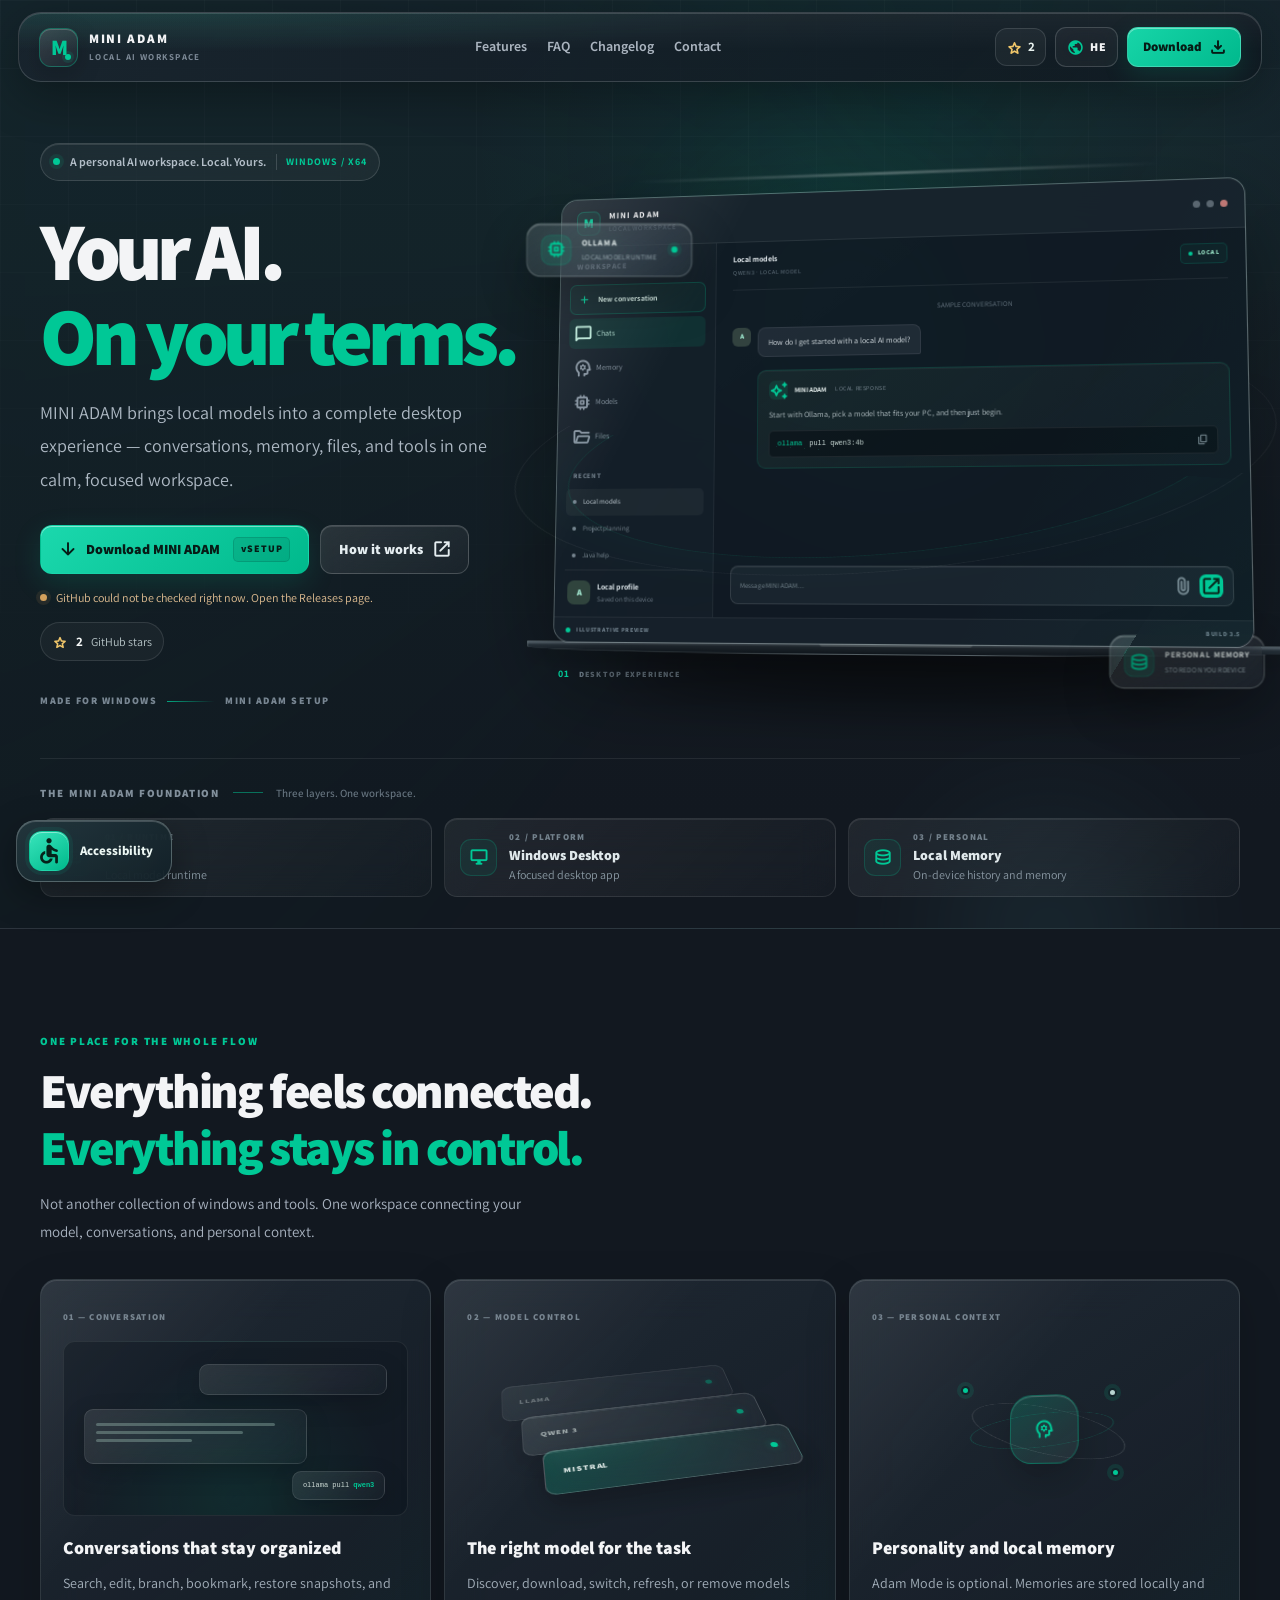
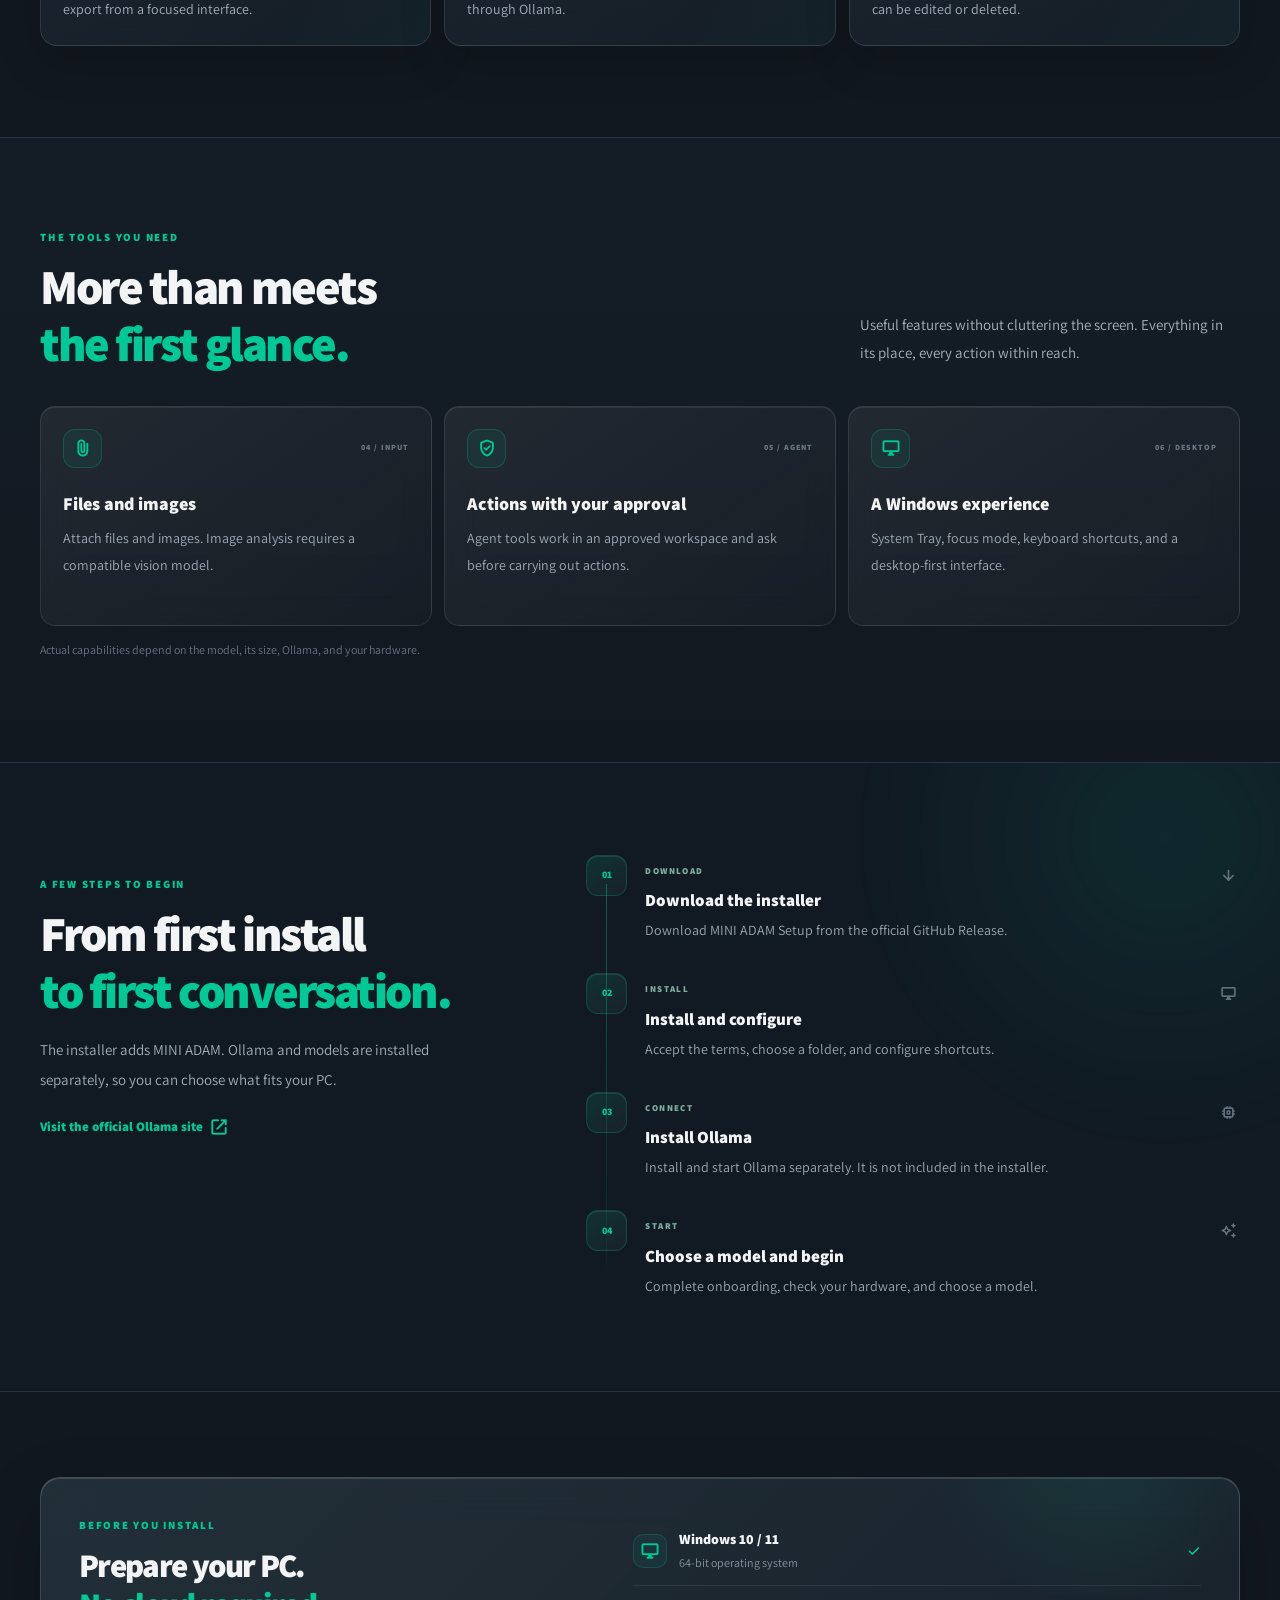
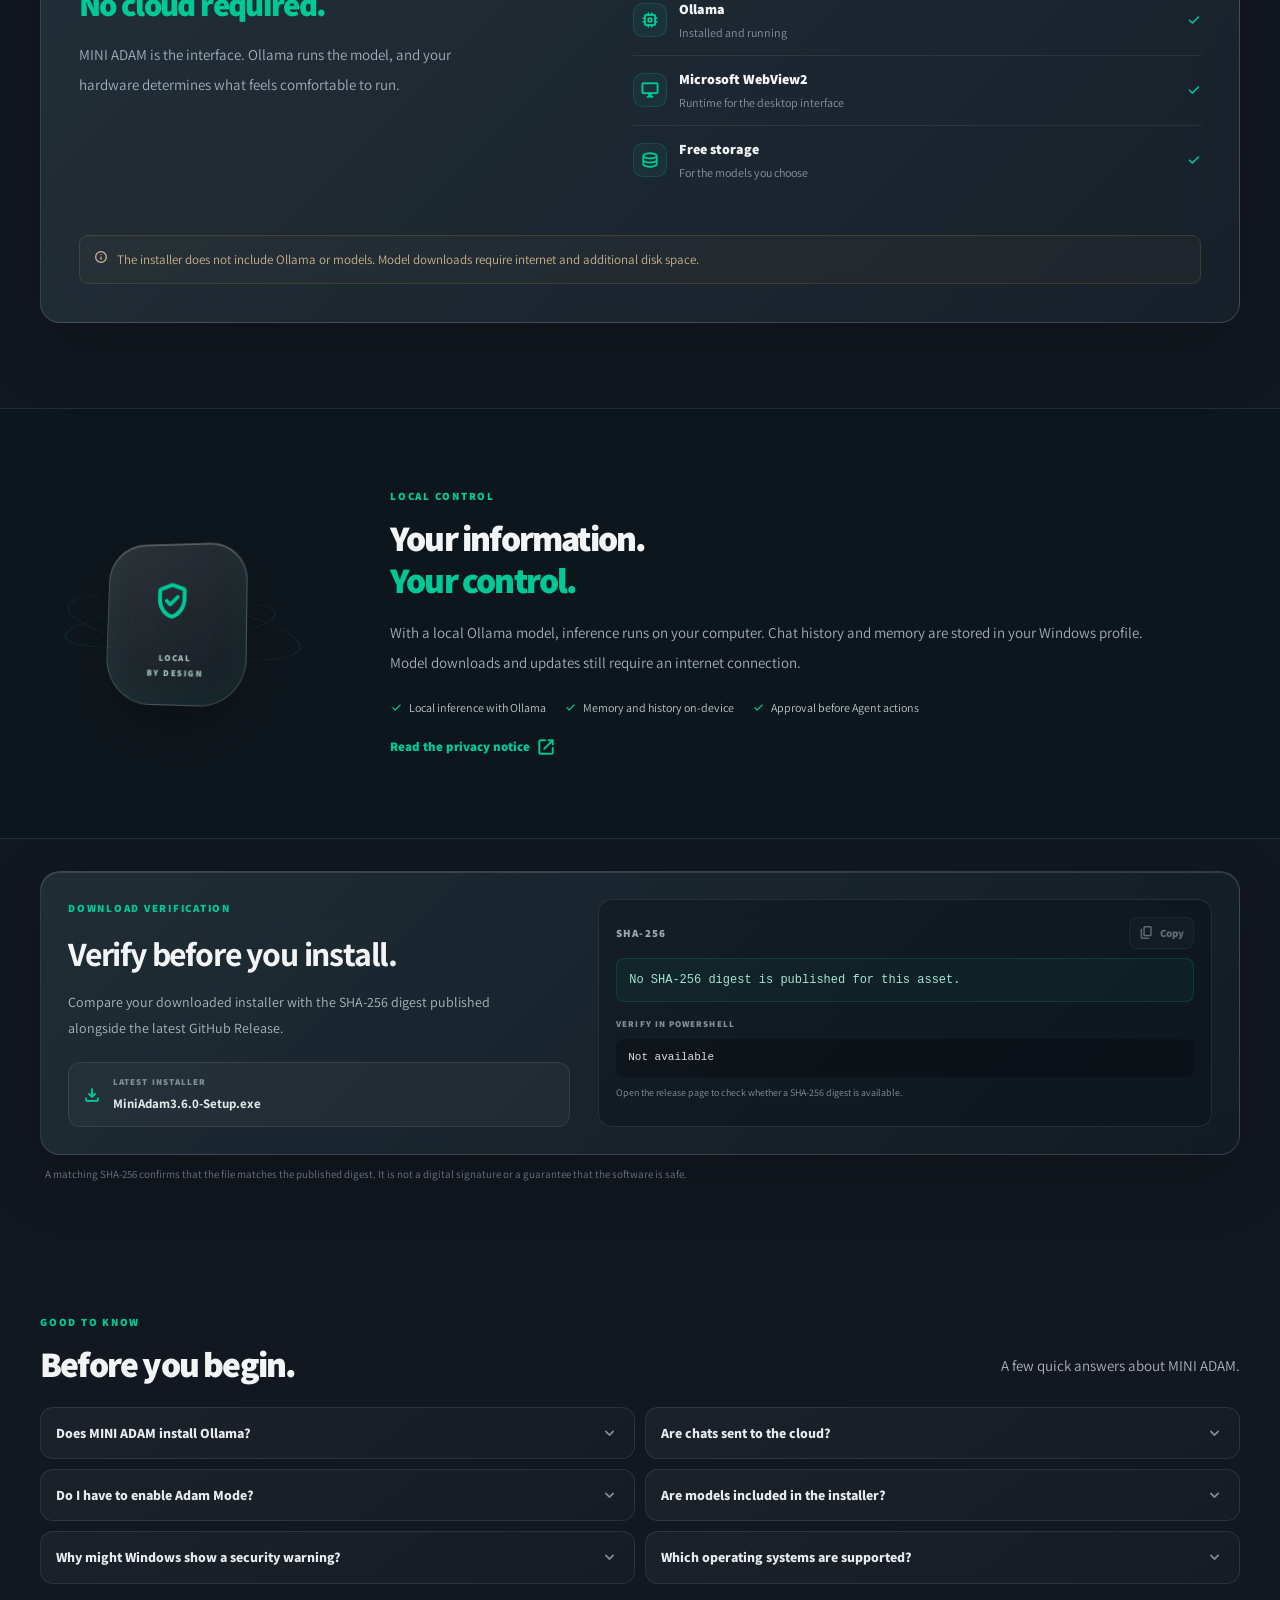
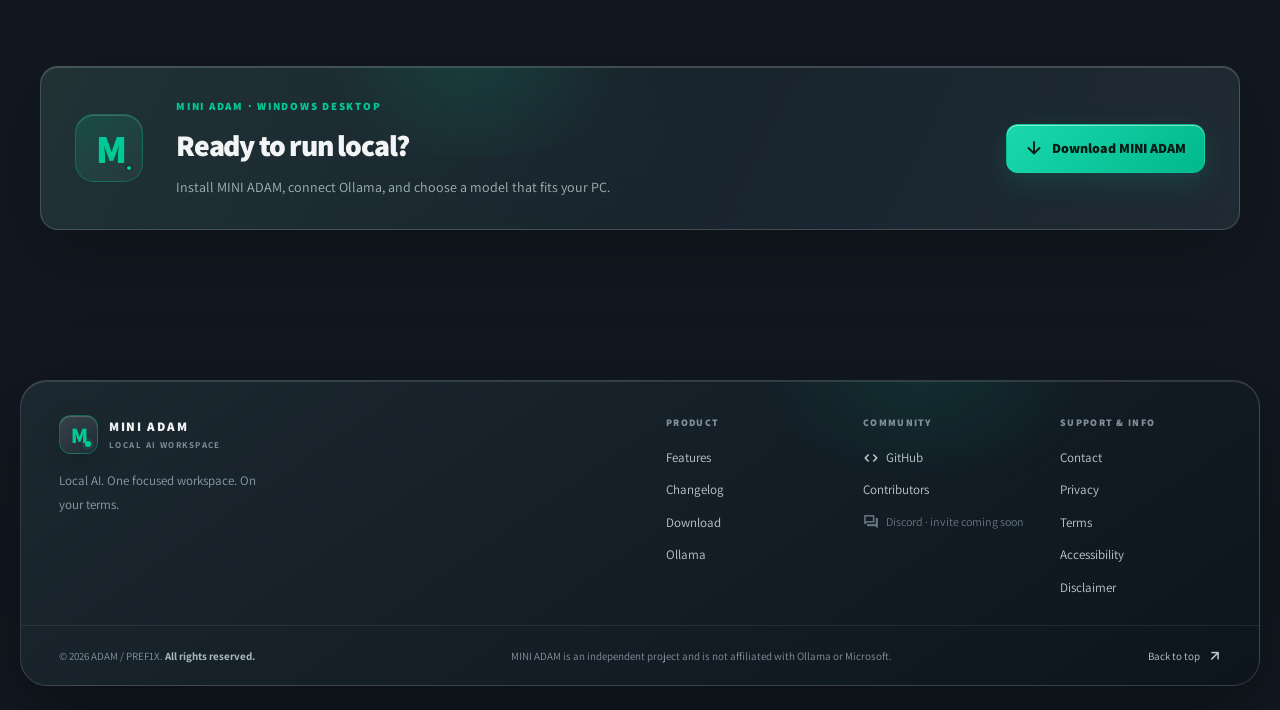
==== commit ac80bd5c: "Polish release parsing, contact form, and platform FAQ" ====
--- a/docs/index.html
+++ b/docs/index.html
@@ -193,6 +193,7 @@
     <details><summary><span data-he="האם Adam Mode חייב להיות פעיל?" data-en="Do I have to enable Adam Mode?">האם Adam Mode חייב להיות פעיל?</span><span class="icon" aria-hidden="true">expand_more</span></summary><p data-he="לא. Adam Mode הוא אפשרות. אפשר להפעיל או לכבות אותו בכל שיחה בנפרד ולבחור ברירת מחדל בהגדרות." data-en="No. Adam Mode is optional. Toggle it per conversation and choose a default in Settings.">לא. Adam Mode הוא אפשרות. אפשר להפעיל או לכבות אותו בכל שיחה בנפרד ולבחור ברירת מחדל בהגדרות.</p></details>
     <details><summary><span data-he="האם המודלים כלולים במתקין?" data-en="Are models included in the installer?">האם המודלים כלולים במתקין?</span><span class="icon" aria-hidden="true">expand_more</span></summary><p data-he="לא. המתקין כולל את MINI ADAM בלבד. את Ollama והמודלים מורידים בנפרד." data-en="No. The installer includes MINI ADAM only. Ollama and models are downloaded separately.">לא. המתקין כולל את MINI ADAM בלבד. את Ollama והמודלים מורידים בנפרד.</p></details>
     <details><summary><span data-he="למה Windows עשוי להציג אזהרת אבטחה?" data-en="Why might Windows show a security warning?">למה Windows עשוי להציג אזהרת אבטחה?</span><span class="icon" aria-hidden="true">expand_more</span></summary><p data-he="המתקין אינו חתום דיגיטלית. אין לעקוף זיהוי של Defender או SmartScreen. הורד רק מהמקור הרשמי ואמת את SHA-256." data-en="The installer is not digitally signed. Do not bypass Defender or SmartScreen detections. Download only from the official source and verify the SHA-256.">המתקין אינו חתום דיגיטלית. אין לעקוף זיהוי של Defender או SmartScreen. הורד רק מהמקור הרשמי ואמת את SHA-256.</p></details>
+    <details><summary><span data-he="באילו מערכות הפעלה MINI ADAM תומכת?" data-en="Which operating systems are supported?">Which operating systems are supported?</span><span class="icon" aria-hidden="true">expand_more</span></summary><p data-he="כרגע הגרסה הזמינה היא ל־Windows 10/11 ב־64-bit. גרסאות macOS ו־Linux עדיין בפיתוח ואינן זמינות להורדה." data-en="The current release supports Windows 10/11 on 64-bit systems. macOS and Linux builds are not available yet.">The current release supports Windows 10/11 on 64-bit systems. macOS and Linux builds are not available yet.</p></details>
   </div>
 </section>
 
--- a/docs/styles.css
+++ b/docs/styles.css
@@ -780,3 +780,7 @@
  .site-footer,.site-header .nav-shell,.nav-star,.hero-stars{transition:none}
  .site-footer:hover{transform:none}
 }
+
+/* The floating navigation also applies to legal document pages. */
+.legal-main{padding-top:132px}
+@media(max-width:640px){.legal-main{padding-top:112px}}
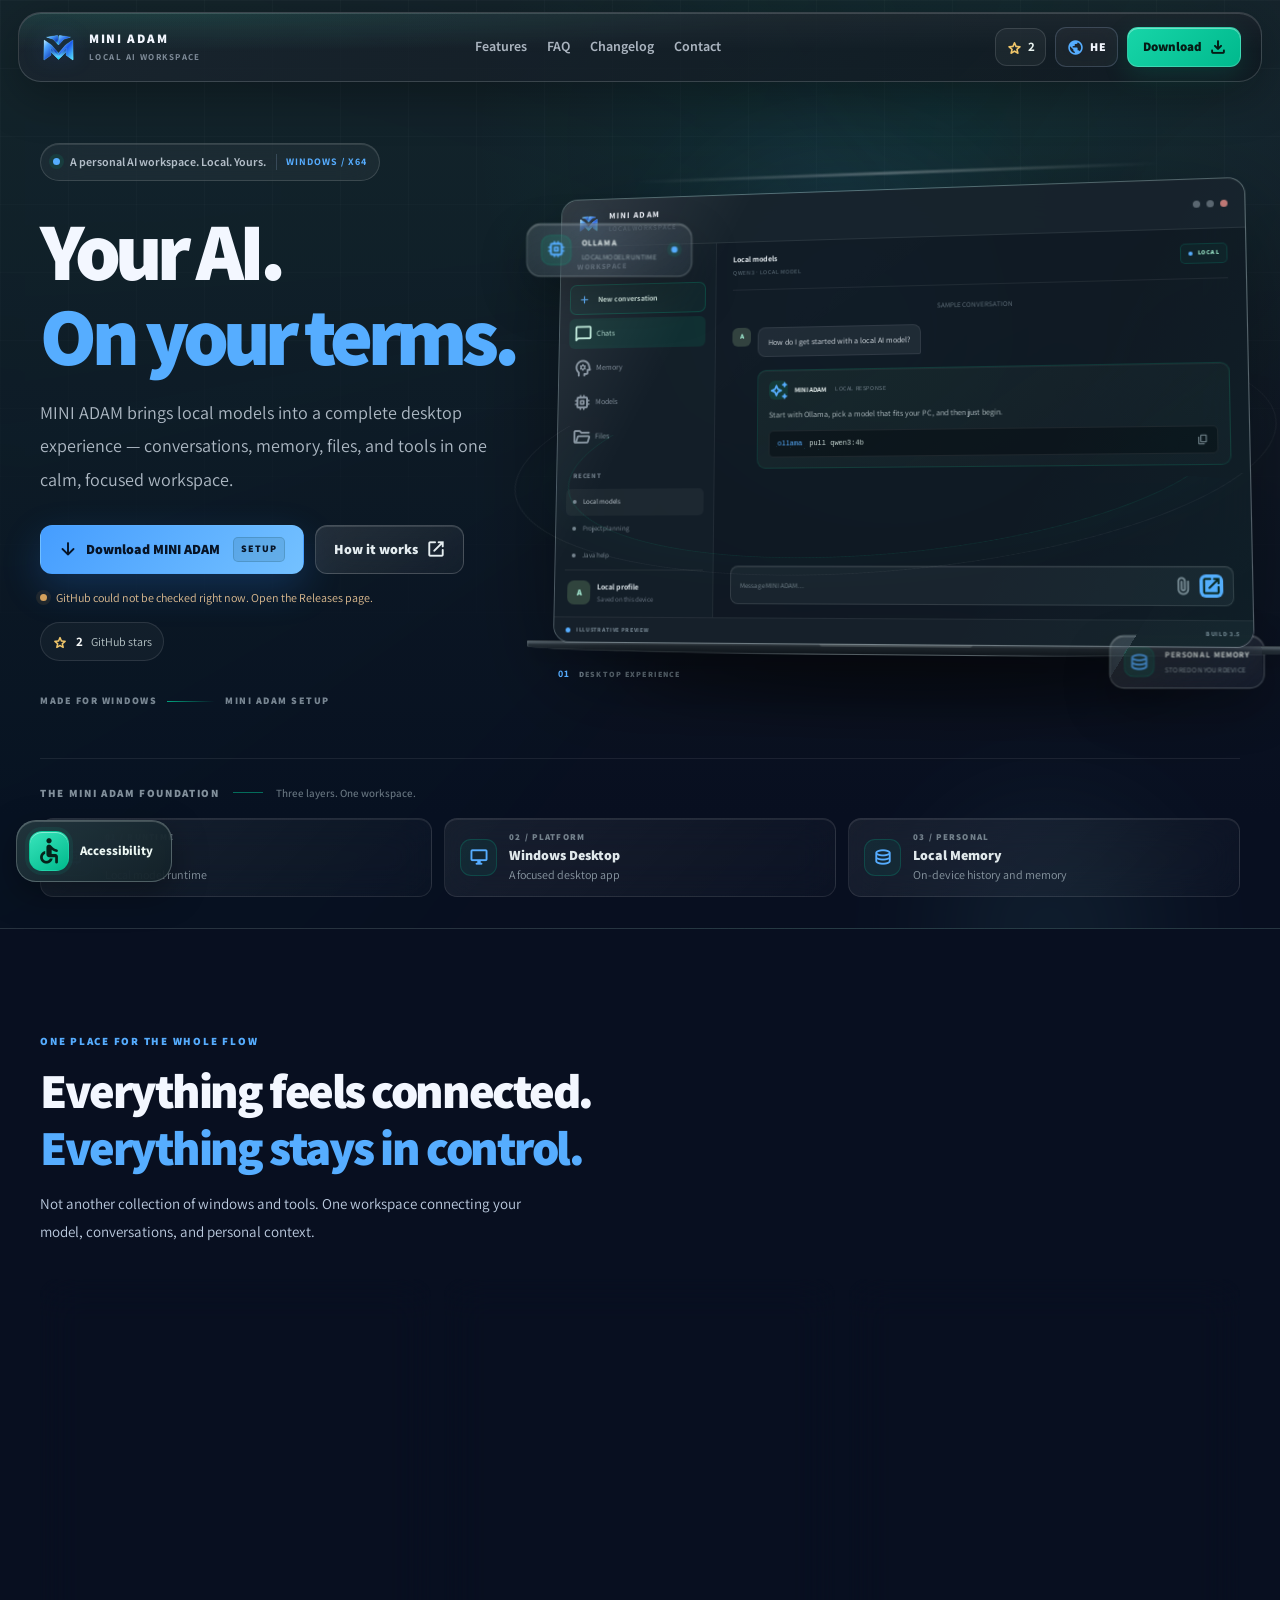
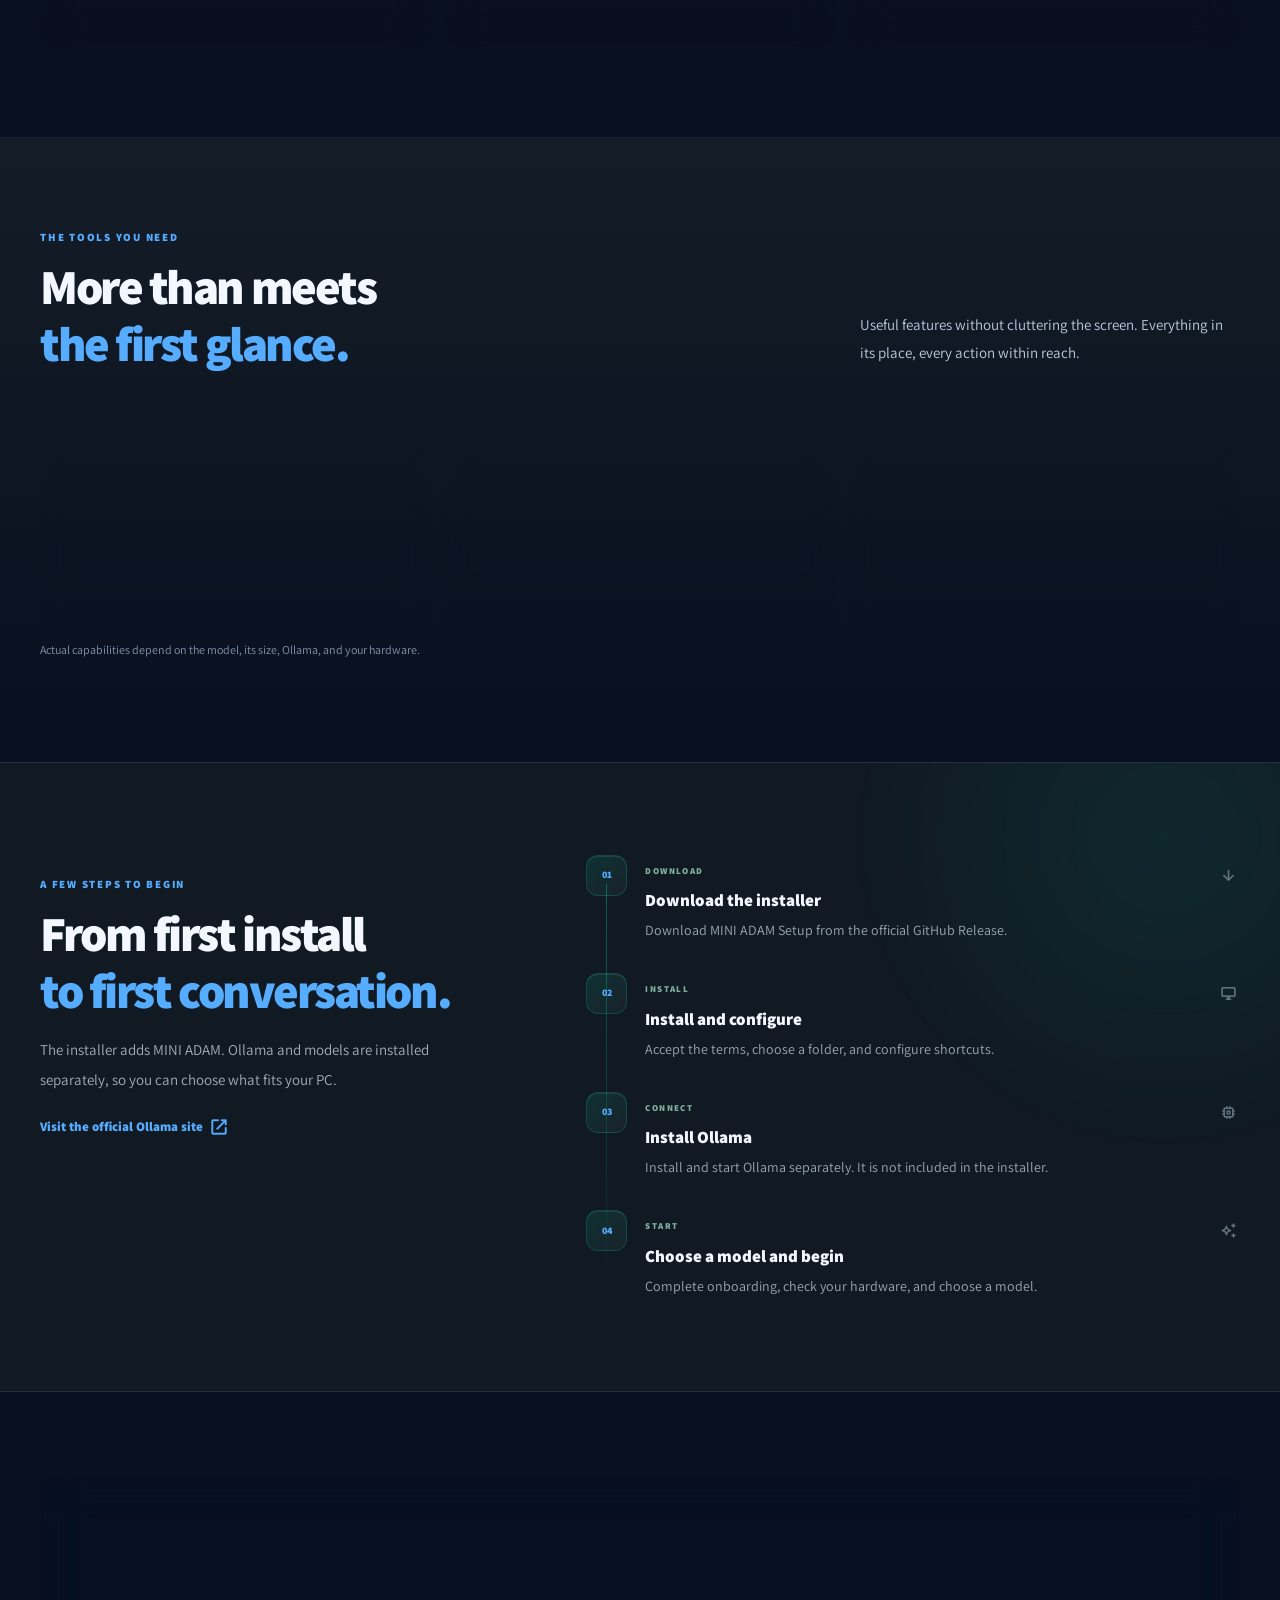
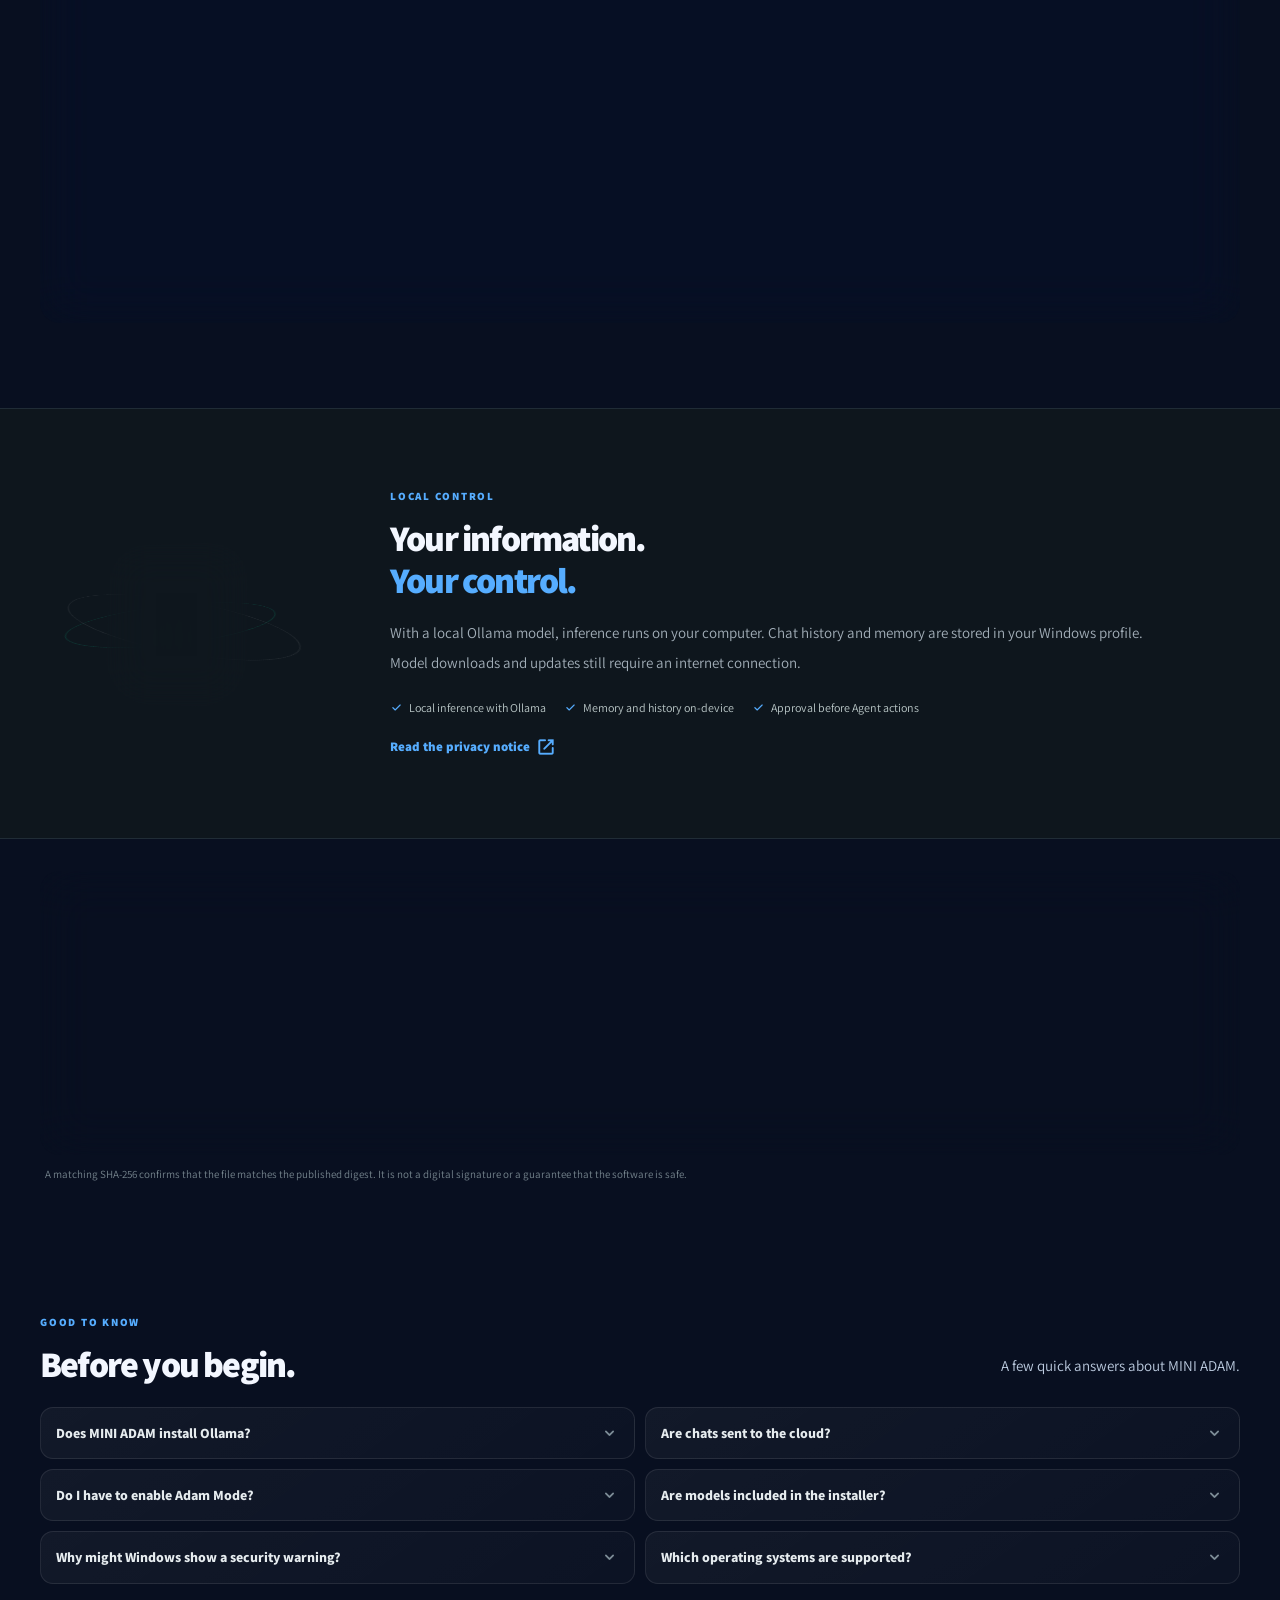
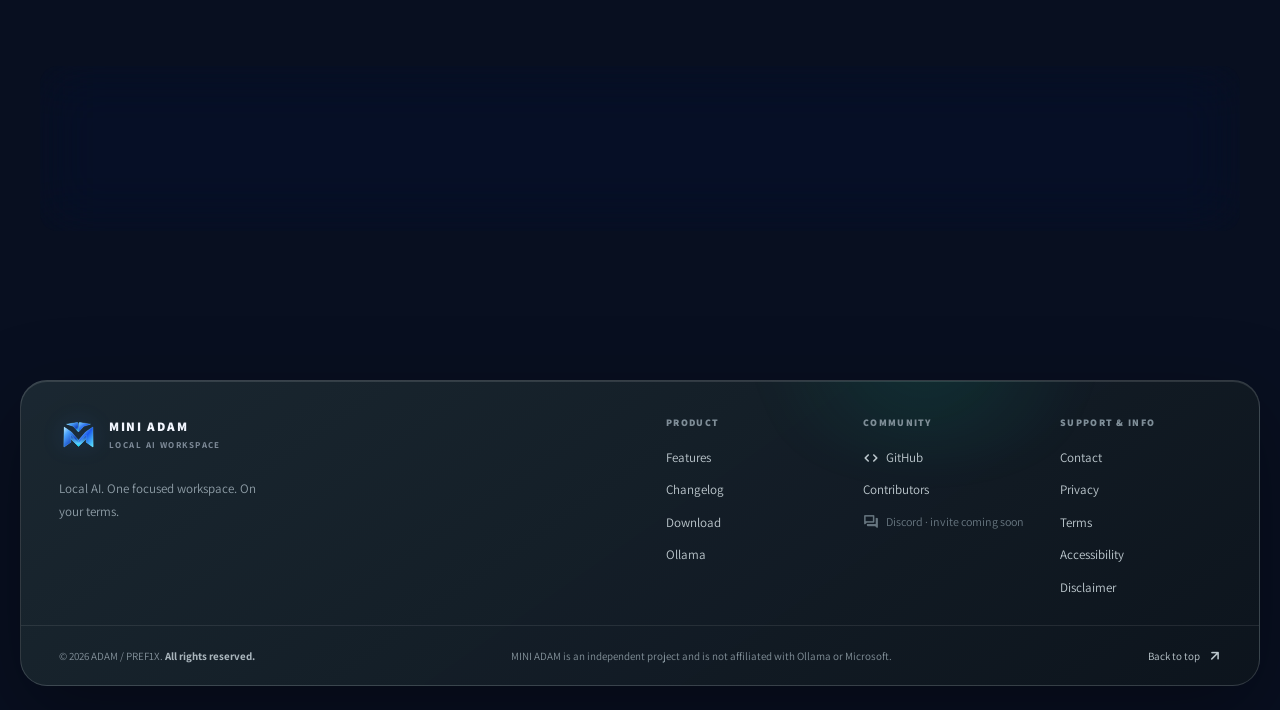
==== commit 1759e176: "Refresh MINI ADAM GitHub Pages design and harden release publishing instructions" ====
--- a/docs/index.html
+++ b/docs/index.html
@@ -2,7 +2,7 @@
 <html lang="en" dir="ltr">
 <head>
 <meta charset="utf-8"><meta name="viewport" content="width=device-width,initial-scale=1">
-<meta name="theme-color" content="#121820">
+<meta name="theme-color" content="#080f20">
 <meta name="description" content="MINI ADAM — a local AI desktop workspace for Ollama, with local chats, memory, models, and file tools.">
 <meta property="og:type" content="website"><meta property="og:title" content="MINI ADAM — Local AI, on your terms"><meta property="og:description" content="A personal local AI workspace for Windows.">
 <title data-he="MINI ADAM — הבינה המקומית שלך" data-en="MINI ADAM — Local AI, on your terms">MINI ADAM — Local AI, on your terms</title>
@@ -11,15 +11,15 @@
 <link href="https://fonts.googleapis.com/css2?family=Assistant:wght@400..800&display=swap" rel="stylesheet">
 <link href="https://fonts.googleapis.com/css2?family=Material+Symbols+Rounded:opsz,wght,FILL,GRAD@20..48,500,0,0&icon_names=accessible,add,arrow_downward,arrow_forward,attach_file,auto_awesome,bug_report,chat_bubble,check,check_circle,close,code,content_copy,contrast,database,desktop_windows,download,expand_more,folder_open,format_underlined,forum,group,history,home,info,mail,memory,menu,motion_photos_auto,open_in_new,psychology,public,refresh,remove,star,text_fields,verified_user,visibility&display=block" rel="stylesheet">
 <link rel="icon" type="image/svg+xml" href="./mark.svg">
-<link rel="stylesheet" href="./styles.css?v=5.0.0">
-<script defer src="./site.js?v=5.0.0"></script>
+<link rel="stylesheet" href="./styles.css?v=6.0.0">
+<script defer src="./site.js?v=6.0.0"></script>
 </head>
 <body>
 <a class="skip-link" href="#main" data-he="דלג לתוכן" data-en="Skip to content">דלג לתוכן</a>
 <header class="site-header">
   <div class="container nav-shell">
     <a class="brand" href="#top" aria-label="MINI ADAM">
-      <span class="brand-mark"><span>M</span><i></i></span>
+      <span class="brand-mark"><img src="./mark.svg" alt=""></span>
       <span class="brand-copy"><b>MINI ADAM</b><small>LOCAL AI WORKSPACE</small></span>
     </a>
     <nav class="main-nav" id="siteNav" aria-label="Main navigation">
@@ -66,7 +66,7 @@
         <div class="device-reflection"></div>
         <div class="device-screen">
           <div class="device-topbar">
-            <div class="device-brand"><span class="device-mark">M</span><span><b>MINI ADAM</b><small>LOCAL WORKSPACE</small></span></div>
+            <div class="device-brand"><span class="device-mark"><img src="./mark.svg" alt=""></span><span><b>MINI ADAM</b><small>LOCAL WORKSPACE</small></span></div>
             <div class="device-window-controls"><i></i><i></i><i></i></div>
           </div>
           <div class="mock-workspace">
@@ -205,7 +205,7 @@
 <footer class="site-footer">
   <div class="container footer-main">
     <div class="footer-brand">
-      <a class="brand" href="#top"><span class="brand-mark"><span>M</span><i></i></span><span class="brand-copy"><b>MINI ADAM</b><small>LOCAL AI WORKSPACE</small></span></a>
+      <a class="brand" href="#top"><span class="brand-mark"><img src="./mark.svg" alt=""></span><span class="brand-copy"><b>MINI ADAM</b><small>LOCAL AI WORKSPACE</small></span></a>
       <p class="footer-tagline" data-he="AI מקומי. סביבת עבודה אחת. בשליטה שלך." data-en="Local AI. One focused workspace. On your terms.">Local AI. One focused workspace. On your terms.</p>
     </div>
     <div class="footer-links">
--- a/docs/styles.css
+++ b/docs/styles.css
@@ -1,7 +1,7 @@
 :root{
   color-scheme:dark;
-  --bg:#121820;--bg-deep:#0c1218;--bg-raised:#17212b;--panel:#1e2530;--panel-glass:rgba(30,37,48,.58);
-  --text:#f3f4f6;--muted:#a8b2bf;--quiet:#6b7280;--green:#00c896;--green-bright:#10b981;
+  --bg:#080f20;--bg-deep:#060d1c;--bg-raised:#101c31;--panel:#142238;--panel-glass:rgba(30,37,48,.58);
+  --text:#f3f4f6;--muted:#bdcce0;--quiet:#8193b0;--green:#56adff;--green-bright:#82c9ff;
   --line:rgba(240,246,250,.10);--line-strong:rgba(240,246,250,.17);--glass-line:rgba(240,248,250,.20);
   --shadow:0 28px 90px rgba(0,0,0,.30);--radius:22px;
   --font:"Assistant",Arial,sans-serif;
@@ -14,7 +14,7 @@
 button{font:inherit}
 .icon{font-family:"Material Symbols Rounded";font-size:20px;font-weight:500;font-style:normal;line-height:1;letter-spacing:normal;text-transform:none;white-space:nowrap;word-wrap:normal;direction:ltr;font-feature-settings:"liga";-webkit-font-feature-settings:"liga";font-variation-settings:"FILL" 0,"wght" 500,"GRAD" 0,"opsz" 24;-webkit-font-smoothing:antialiased;display:inline-flex;align-items:center;justify-content:center;flex:none;user-select:none}
 .container{width:min(1200px,calc(100% - 56px));margin-inline:auto}
-.skip-link{position:absolute;z-index:300;top:-70px;inset-inline-start:16px;padding:11px 15px;border:1px solid #071d17;border-radius:9px;background:var(--green);color:#071d17;font-size:14px;font-weight:800}
+.skip-link{position:absolute;z-index:300;top:-70px;inset-inline-start:16px;padding:11px 15px;border:1px solid #071629;border-radius:9px;background:var(--green);color:#071629;font-size:14px;font-weight:800}
 .skip-link:focus{top:12px}
 :focus-visible{outline:3px solid var(--green);outline-offset:4px;border-radius:4px}
 button,a,summary{-webkit-tap-highlight-color:transparent}
@@ -39,11 +39,11 @@
 .menu-button .icon{width:18px;height:18px}
 
 /* Glass / Aurora hero */
-.hero-section{position:relative;isolation:isolate;overflow:hidden;border-bottom:1px solid var(--line);background:radial-gradient(ellipse at 75% 15%,rgba(0,200,150,.09),transparent 36%),linear-gradient(180deg,#151e27 0%,#121820 88%)}
+.hero-section{position:relative;isolation:isolate;overflow:hidden;border-bottom:1px solid var(--line);background:radial-gradient(ellipse at 75% 15%,rgba(0,200,150,.09),transparent 36%),linear-gradient(180deg,#151e27 0%,#080f20 88%)}
 .hero-section:before{content:"";position:absolute;inset:0;z-index:-2;pointer-events:none;background-image:linear-gradient(rgba(255,255,255,.022) 1px,transparent 1px),linear-gradient(90deg,rgba(255,255,255,.022) 1px,transparent 1px);background-size:68px 68px;mask-image:linear-gradient(to bottom,black,transparent 88%)}
 .hero-section:after{content:"";position:absolute;inset:-25% -10%;z-index:-1;pointer-events:none;background:conic-gradient(from 210deg at 70% 35%,transparent 0deg,rgba(0,200,150,.06) 65deg,transparent 145deg,rgba(96,150,150,.045) 220deg,transparent 310deg);filter:blur(58px);opacity:.75;animation:aurora-breathe 18s ease-in-out infinite alternate}
 .hero-ambient{position:absolute;z-index:-1;pointer-events:none;border-radius:50%;filter:blur(50px);opacity:.18}
-.ambient-a{width:450px;height:450px;top:80px;inset-inline-start:48%;background:radial-gradient(circle,#00c896,transparent 66%);animation:ambient-drift 18s ease-in-out infinite alternate}
+.ambient-a{width:450px;height:450px;top:80px;inset-inline-start:48%;background:radial-gradient(circle,#56adff,transparent 66%);animation:ambient-drift 18s ease-in-out infinite alternate}
 .ambient-b{width:360px;height:360px;bottom:-180px;inset-inline-end:4%;background:radial-gradient(circle,#427e88,transparent 68%);animation:ambient-drift 22s ease-in-out infinite alternate-reverse}
 .hero-grid{position:relative;min-height:660px;display:grid;grid-template-columns:minmax(0,.82fr) minmax(560px,1.18fr);align-items:center;gap:32px;padding-block:68px 48px}
 .hero-copy{position:relative;z-index:3;max-width:540px}
@@ -194,7 +194,7 @@
 .memory-node{position:absolute;z-index:3;width:9px;height:9px;border:2px solid #13242a;border-radius:50%;background:var(--green);box-shadow:0 0 0 4px rgba(0,200,150,.12)}
 .node-a{top:45px;inset-inline-start:26%}.node-b{bottom:39px;inset-inline-end:28%}.node-c{top:47px;inset-inline-end:29%;background:#b7d4d0}
 .feature-footnote{margin:14px 0 0;color:var(--quiet);font-size:9px}
-.features-section{padding-block:90px 102px;border-block:1px solid var(--line);background:linear-gradient(180deg,#141d26,#121820)}
+.features-section{padding-block:90px 102px;border-block:1px solid var(--line);background:linear-gradient(180deg,#141d26,#080f20)}
 .section-heading{display:flex;align-items:flex-end;justify-content:space-between;gap:45px;margin-bottom:34px}
 .section-heading>p{max-width:380px;margin:0 0 4px;color:var(--muted);font-size:11px;line-height:1.9}
 .feature-grid{display:grid;grid-template-columns:repeat(3,1fr);gap:12px}
@@ -707,7 +707,7 @@
 .contact-form textarea{min-height:145px;resize:vertical;line-height:1.7}
 .contact-form input:focus,.contact-form select:focus,.contact-form textarea:focus{border-color:rgba(0,200,150,.55);box-shadow:0 0 0 3px rgba(0,200,150,.10)}
 .contact-form input::placeholder,.contact-form textarea::placeholder{color:#61727b}
-.contact-form option{background:#17212b;color:#fff}
+.contact-form option{background:#101c31;color:#fff}
 .contact-privacy{margin:5px 0 8px;color:#87969d;font-size:12px;line-height:1.8}
 .contact-submit{width:fit-content;min-width:190px}
 .contact-aside{display:grid;gap:0}
@@ -784,3 +784,18 @@
 /* The floating navigation also applies to legal document pages. */
 .legal-main{padding-top:132px}
 @media(max-width:640px){.legal-main{padding-top:112px}}
+
+/* Keep interactive motion lightweight: animate transforms and borders, not large shadows. */
+.site-header .nav-shell,.site-footer{transition:transform .24s ease,border-color .2s ease}
+.site-header .nav-shell:hover{transform:translateY(-1px)}
+.site-footer:hover{transform:translateY(-3px)}
+@media(max-width:760px){.site-header .nav-shell:hover,.site-footer:hover{transform:none}}
+
+/* MINI ADAM · Midnight/Electric Blue — 2026-11-17 */
+:root{color-scheme:dark;--bg:#080f20;--bg-deep:#060d1c;--bg-raised:#101c31;--panel:#142238;--panel-glass:rgba(20,34,56,.67);--green:#56adff;--green-bright:#82c9ff;--text:#f3f7ff;--muted:#bdcce0;--quiet:#8193b0;--line:rgba(183,213,255,.11);--line-strong:rgba(183,213,255,.19);--glass-line:rgba(150,199,255,.23);--shadow:0 28px 90px rgba(1,5,16,.45)}
+.brand-mark,.device-mark,.closing-mark{background:transparent!important;border-color:transparent!important;box-shadow:none!important;overflow:visible!important}
+.brand-mark img,.device-mark img,.closing-mark img{display:block;width:100%;height:100%;object-fit:contain;filter:drop-shadow(0 0 10px rgba(42,130,255,.17))}
+.brand-mark>span,.brand-mark>i{display:none!important}
+.button-primary{background:linear-gradient(130deg,#459dff,#74c1ff);color:#071426;box-shadow:0 14px 38px rgba(42,135,255,.22)}
+:focus-visible{outline-color:#92d5ff;outline-offset:3px}
+@media (prefers-reduced-motion:reduce){.brand-mark img,.device-mark img,.closing-mark img{animation:none!important;transition:none!important}}
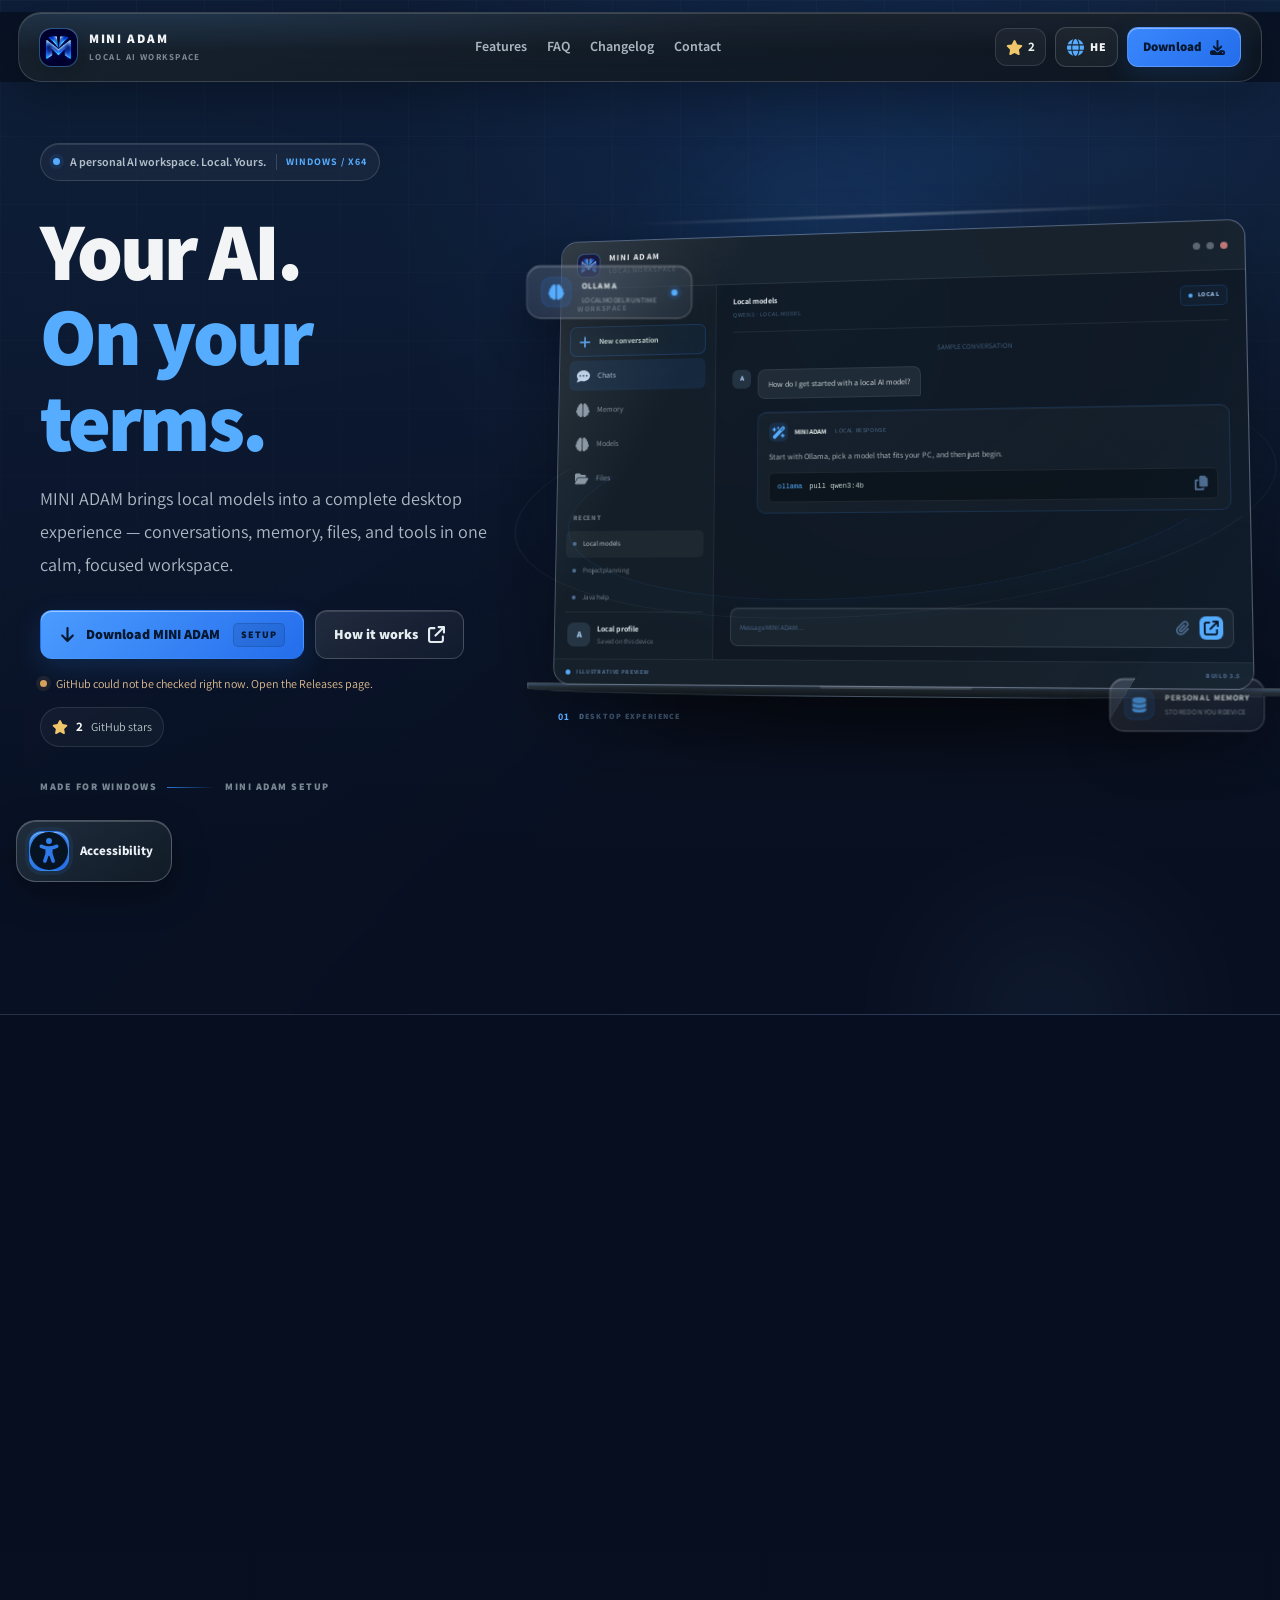
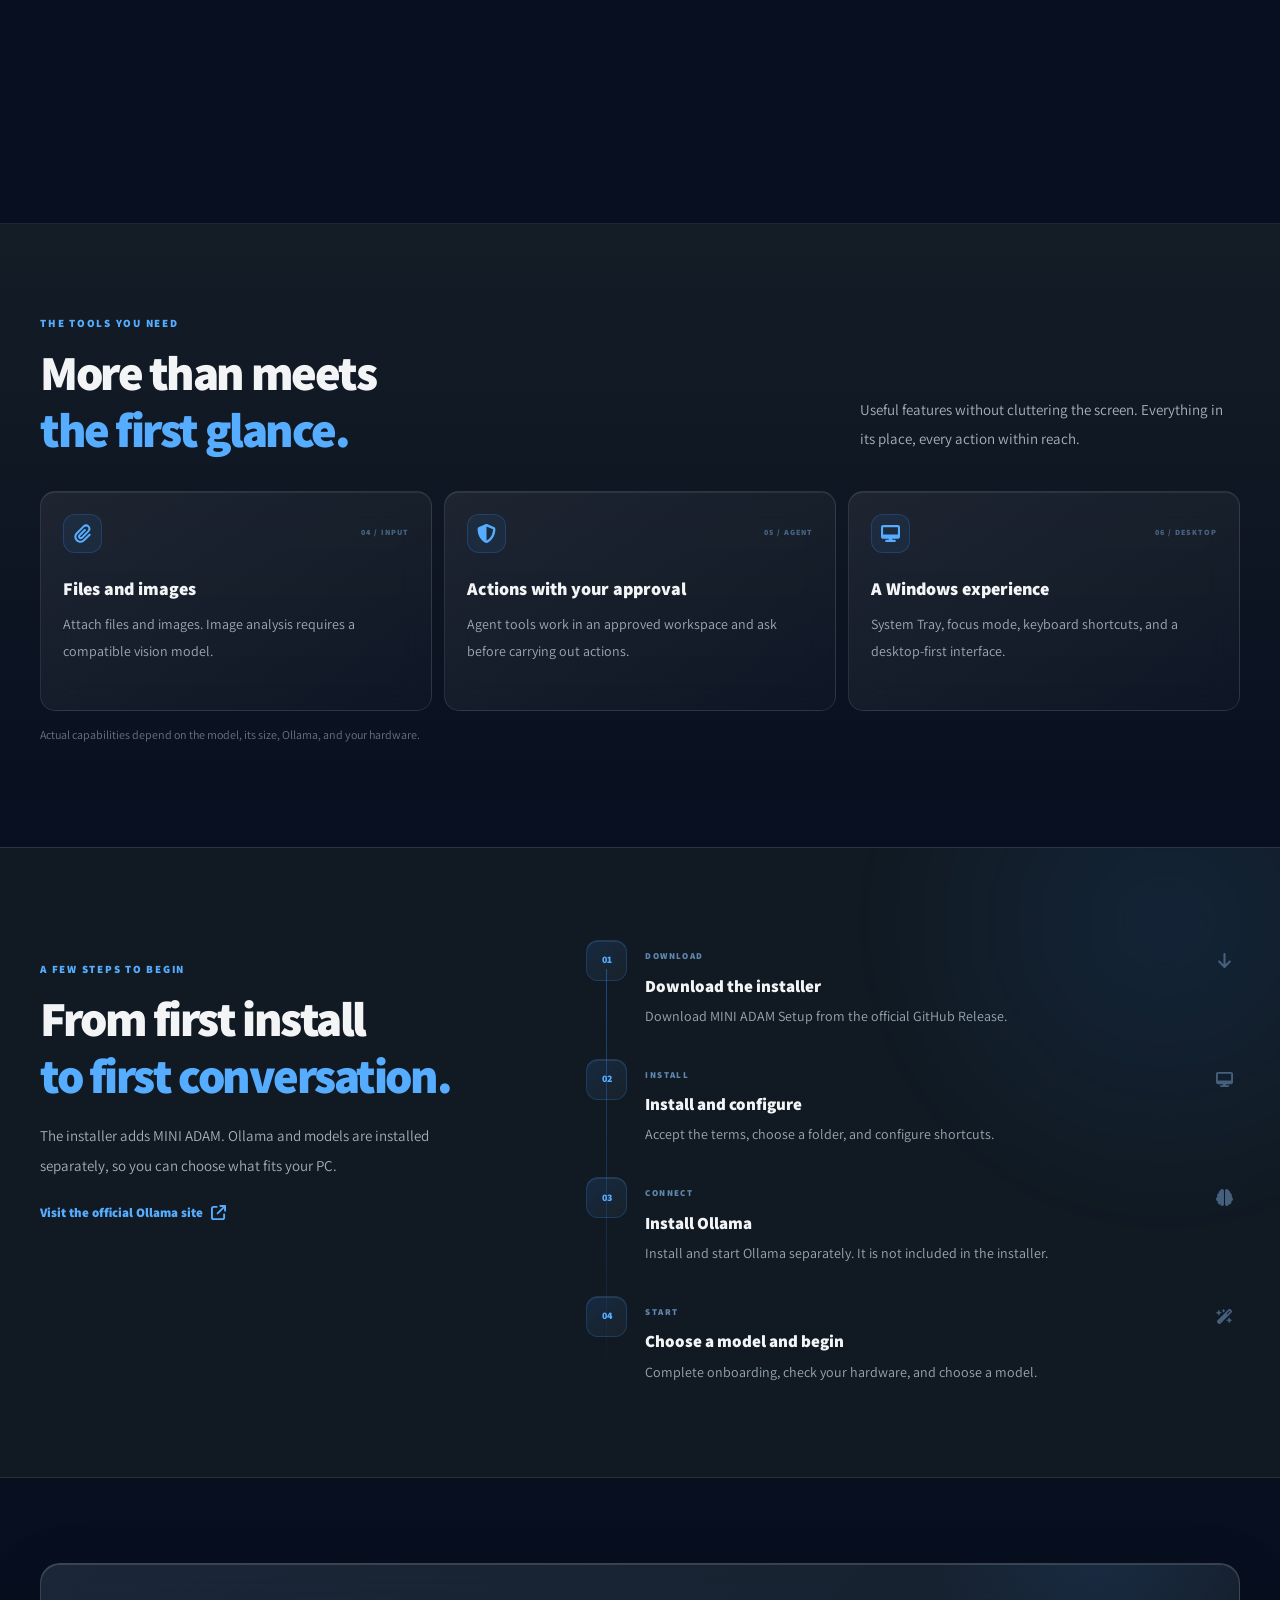
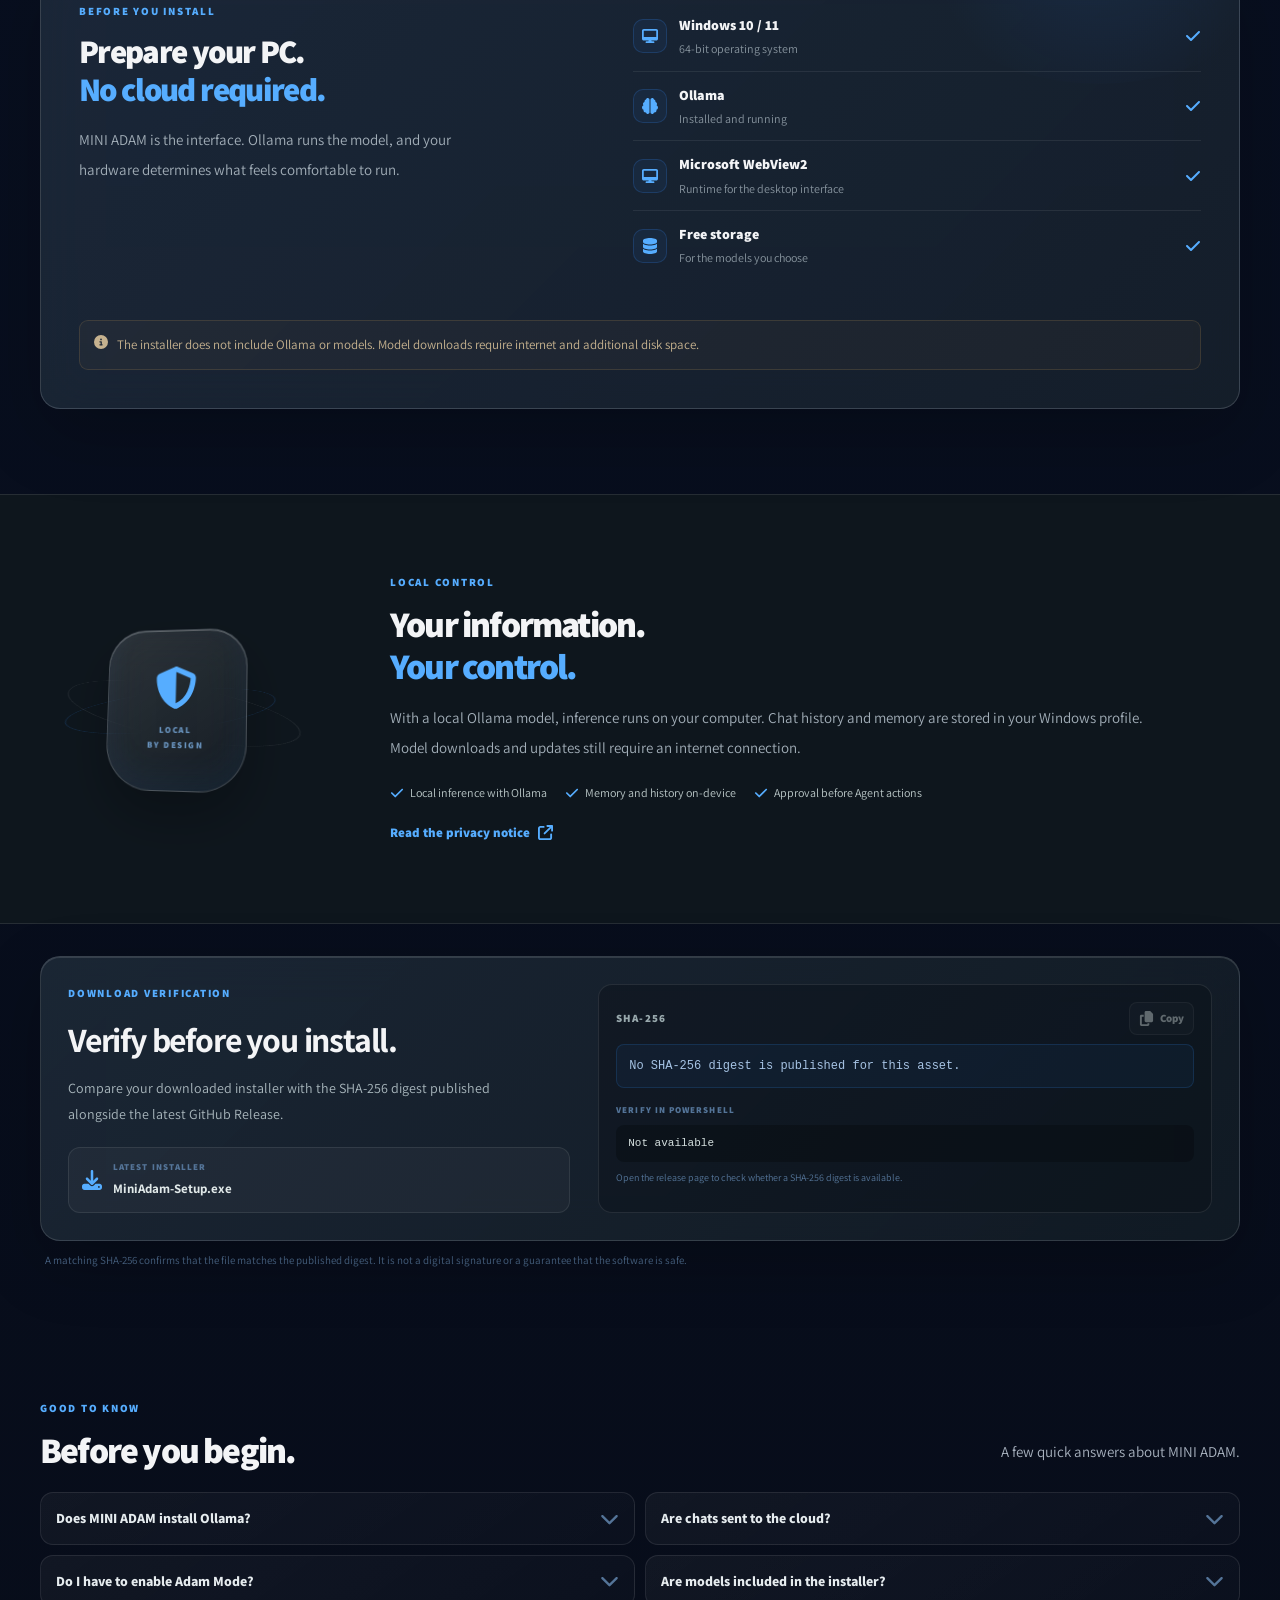
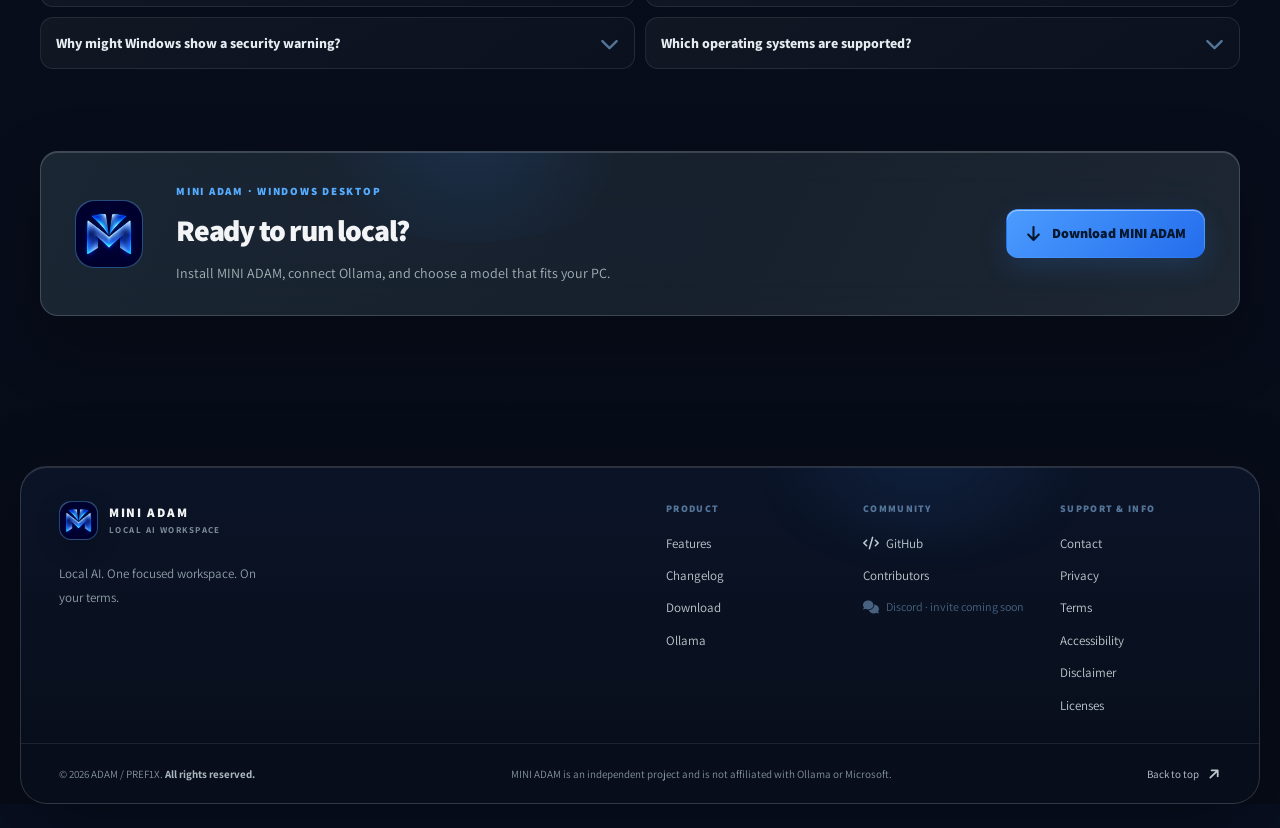
==== commit 6a54c920: "site: ship MINI ADAM 3.7 midnight-blue redesign and legal pages" ====
--- a/docs/index.html
+++ b/docs/index.html
@@ -2,24 +2,24 @@
 <html lang="en" dir="ltr">
 <head>
 <meta charset="utf-8"><meta name="viewport" content="width=device-width,initial-scale=1">
-<meta name="theme-color" content="#080f20">
+<meta name="theme-color" content="#121820">
 <meta name="description" content="MINI ADAM — a local AI desktop workspace for Ollama, with local chats, memory, models, and file tools.">
 <meta property="og:type" content="website"><meta property="og:title" content="MINI ADAM — Local AI, on your terms"><meta property="og:description" content="A personal local AI workspace for Windows.">
 <title data-he="MINI ADAM — הבינה המקומית שלך" data-en="MINI ADAM — Local AI, on your terms">MINI ADAM — Local AI, on your terms</title>
 <link rel="preconnect" href="https://fonts.googleapis.com">
 <link rel="preconnect" href="https://fonts.gstatic.com" crossorigin>
 <link href="https://fonts.googleapis.com/css2?family=Assistant:wght@400..800&display=swap" rel="stylesheet">
-<link href="https://fonts.googleapis.com/css2?family=Material+Symbols+Rounded:opsz,wght,FILL,GRAD@20..48,500,0,0&icon_names=accessible,add,arrow_downward,arrow_forward,attach_file,auto_awesome,bug_report,chat_bubble,check,check_circle,close,code,content_copy,contrast,database,desktop_windows,download,expand_more,folder_open,format_underlined,forum,group,history,home,info,mail,memory,menu,motion_photos_auto,open_in_new,psychology,public,refresh,remove,star,text_fields,verified_user,visibility&display=block" rel="stylesheet">
-<link rel="icon" type="image/svg+xml" href="./mark.svg">
-<link rel="stylesheet" href="./styles.css?v=6.0.0">
-<script defer src="./site.js?v=6.0.0"></script>
+
+<link rel="icon" type="image/x-icon" href="./favicon.ico">
+<link rel="stylesheet" href="./styles.css?v=3.7.0-rc1">
+<script defer src="./site.js?v=3.7.0-rc1"></script>
 </head>
 <body>
 <a class="skip-link" href="#main" data-he="דלג לתוכן" data-en="Skip to content">דלג לתוכן</a>
 <header class="site-header">
   <div class="container nav-shell">
     <a class="brand" href="#top" aria-label="MINI ADAM">
-      <span class="brand-mark"><img src="./mark.svg" alt=""></span>
+      <span class="brand-mark"><img src="./brand.png" alt=""></span>
       <span class="brand-copy"><b>MINI ADAM</b><small>LOCAL AI WORKSPACE</small></span>
     </a>
     <nav class="main-nav" id="siteNav" aria-label="Main navigation">
@@ -30,13 +30,13 @@
     </nav>
     <div class="nav-actions">
       <a class="nav-star" id="githubStarLink" href="https://github.com/pref1x-1/MiniAdam-AI" target="_blank" rel="noopener noreferrer" aria-label="MINI ADAM on GitHub">
-        <span class="icon" aria-hidden="true">star</span><b data-github-stars>2</b>
+        <svg class="icon" viewBox="0 0 576 512" fill="currentColor" aria-hidden="true" focusable="false"><path d="M316.9 18C311.6 7 300.4 0 288.1 0s-23.4 7-28.8 18L195 150.3 51.4 171.5c-12 1.8-22 10.2-25.7 21.7s-.7 24.2 7.9 32.7L137.8 329 113.2 474.7c-2 12 3 24.2 12.9 31.3s23 8 33.8 2.3l128.3-68.5 128.3 68.5c10.8 5.7 23.9 4.9 33.8-2.3s14.9-19.3 12.9-31.3L438.5 329 542.7 225.9c8.6-8.5 11.7-21.2 7.9-32.7s-13.7-19.9-25.7-21.7L381.2 150.3 316.9 18z"/></svg><b data-github-stars>2</b>
       </a>
       <button class="language-button" id="lang" type="button" aria-label="Switch to Hebrew">
-        <span class="icon" aria-hidden="true">public</span><span class="language-code">HE</span>
+        <svg class="icon" viewBox="0 0 512 512" fill="currentColor" aria-hidden="true" focusable="false"><path d="M352 256c0 22.2-1.2 43.6-3.3 64l-185.3 0c-2.2-20.4-3.3-41.8-3.3-64s1.2-43.6 3.3-64l185.3 0c2.2 20.4 3.3 41.8 3.3 64zm28.8-64l123.1 0c5.3 20.5 8.1 41.9 8.1 64s-2.8 43.5-8.1 64l-123.1 0c2.1-20.6 3.2-42 3.2-64s-1.1-43.4-3.2-64zm112.6-32l-116.7 0c-10-63.9-29.8-117.4-55.3-151.6c78.3 20.7 142 77.5 171.9 151.6zm-149.1 0l-176.6 0c6.1-36.4 15.5-68.6 27-94.7c10.5-23.6 22.2-40.7 33.5-51.5C239.4 3.2 248.7 0 256 0s16.6 3.2 27.8 13.8c11.3 10.8 23 27.9 33.5 51.5c11.6 26 20.9 58.2 27 94.7zm-209 0L18.6 160C48.6 85.9 112.2 29.1 190.6 8.4C165.1 42.6 145.3 96.1 135.3 160zM8.1 192l123.1 0c-2.1 20.6-3.2 42-3.2 64s1.1 43.4 3.2 64L8.1 320C2.8 299.5 0 278.1 0 256s2.8-43.5 8.1-64zM194.7 446.6c-11.6-26-20.9-58.2-27-94.6l176.6 0c-6.1 36.4-15.5 68.6-27 94.6c-10.5 23.6-22.2 40.7-33.5 51.5C272.6 508.8 263.3 512 256 512s-16.6-3.2-27.8-13.8c-11.3-10.8-23-27.9-33.5-51.5zM135.3 352c10 63.9 29.8 117.4 55.3 151.6C112.2 482.9 48.6 426.1 18.6 352l116.7 0zm358.1 0c-30 74.1-93.6 130.9-171.9 151.6c25.5-34.2 45.2-87.7 55.3-151.6l116.7 0z"/></svg><span class="language-code">HE</span>
       </button>
-      <a class="nav-download" href="./index.html#download"><span data-he="הורדה" data-en="Download">Download</span><span class="icon" aria-hidden="true">download</span></a>
-      <button class="menu-button" id="menuToggle" type="button" aria-label="Open navigation" aria-expanded="false" aria-controls="siteNav"><span class="icon" aria-hidden="true">menu</span></button>
+      <a class="nav-download" href="./index.html#download"><span data-he="הורדה" data-en="Download">Download</span><svg class="icon" viewBox="0 0 512 512" fill="currentColor" aria-hidden="true" focusable="false"><path d="M288 32c0-17.7-14.3-32-32-32s-32 14.3-32 32l0 242.7-73.4-73.4c-12.5-12.5-32.8-12.5-45.3 0s-12.5 32.8 0 45.3l128 128c12.5 12.5 32.8 12.5 45.3 0l128-128c12.5-12.5 12.5-32.8 0-45.3s-32.8-12.5-45.3 0L288 274.7 288 32zM64 352c-35.3 0-64 28.7-64 64l0 32c0 35.3 28.7 64 64 64l384 0c35.3 0 64-28.7 64-64l0-32c0-35.3-28.7-64-64-64l-101.5 0-45.3 45.3c-25 25-65.5 25-90.5 0L165.5 352 64 352zm368 56a24 24 0 1 1 0 48 24 24 0 1 1 0-48z"/></svg></a>
+      <button class="menu-button" id="menuToggle" type="button" aria-label="Open navigation" aria-expanded="false" aria-controls="siteNav"><svg class="icon" viewBox="0 0 448 512" fill="currentColor" aria-hidden="true" focusable="false"><path d="M0 96C0 78.3 14.3 64 32 64l384 0c17.7 0 32 14.3 32 32s-14.3 32-32 32L32 128C14.3 128 0 113.7 0 96zM0 256c0-17.7 14.3-32 32-32l384 0c17.7 0 32 14.3 32 32s-14.3 32-32 32L32 288c-17.7 0-32-14.3-32-32zM448 416c0 17.7-14.3 32-32 32L32 448c-17.7 0-32-14.3-32-32s14.3-32 32-32l384 0c17.7 0 32 14.3 32 32z"/></svg></button>
     </div>
   </div>
 </header>
@@ -51,12 +51,12 @@
       <p class="hero-lead" data-he="MINI ADAM מחבר מודלים מקומיים לחוויית Desktop שלמה — שיחות, זיכרון, קבצים וכלים, בממשק אחד רגוע ומדויק." data-en="MINI ADAM brings local models into a complete desktop experience — conversations, memory, files, and tools in one calm, focused workspace.">MINI ADAM מחבר מודלים מקומיים לחוויית Desktop שלמה — שיחות, זיכרון, קבצים וכלים, בממשק אחד רגוע ומדויק.</p>
       <div class="hero-actions" id="download">
         <a class="button button-primary" id="downloadButton" href="https://github.com/pref1x-1/MiniAdam-AI/releases" target="_blank" rel="noreferrer">
-          <span class="icon" aria-hidden="true">arrow_downward</span><span data-he="הורדת MINI ADAM" data-en="Download MINI ADAM">הורדת MINI ADAM</span><span class="button-version" id="versionBadge">SETUP</span>
+          <svg class="icon" viewBox="0 0 384 512" fill="currentColor" aria-hidden="true" focusable="false"><path d="M169.4 470.6c12.5 12.5 32.8 12.5 45.3 0l160-160c12.5-12.5 12.5-32.8 0-45.3s-32.8-12.5-45.3 0L224 370.8 224 64c0-17.7-14.3-32-32-32s-32 14.3-32 32l0 306.7L54.6 265.4c-12.5-12.5-32.8-12.5-45.3 0s-12.5 32.8 0 45.3l160 160z"/></svg><span data-he="הורדת MINI ADAM" data-en="Download MINI ADAM">הורדת MINI ADAM</span><span class="button-version" id="versionBadge">SETUP</span>
         </a>
-        <a class="button button-glass" href="#how-it-works"><span data-he="איך זה עובד" data-en="How it works">איך זה עובד</span><span class="icon" aria-hidden="true">open_in_new</span></a>
+        <a class="button button-glass" href="#how-it-works"><span data-he="איך זה עובד" data-en="How it works">איך זה עובד</span><svg class="icon" viewBox="0 0 512 512" fill="currentColor" aria-hidden="true" focusable="false"><path d="M320 0c-17.7 0-32 14.3-32 32s14.3 32 32 32l82.7 0L201.4 265.4c-12.5 12.5-12.5 32.8 0 45.3s32.8 12.5 45.3 0L448 109.3l0 82.7c0 17.7 14.3 32 32 32s32-14.3 32-32l0-160c0-17.7-14.3-32-32-32L320 0zM80 32C35.8 32 0 67.8 0 112L0 432c0 44.2 35.8 80 80 80l320 0c44.2 0 80-35.8 80-80l0-112c0-17.7-14.3-32-32-32s-32 14.3-32 32l0 112c0 8.8-7.2 16-16 16L80 448c-8.8 0-16-7.2-16-16l0-320c0-8.8 7.2-16 16-16l112 0c17.7 0 32-14.3 32-32s-14.3-32-32-32L80 32z"/></svg></a>
       </div>
       <div class="download-meta" id="downloadStatus" role="status" aria-live="polite" data-state="checking"><span class="status-indicator"></span><span data-he="בודק את המתקין הרשמי…" data-en="Checking the official installer…">בודק את המתקין הרשמי…</span></div>
-      <a class="hero-stars" href="https://github.com/pref1x-1/MiniAdam-AI" target="_blank" rel="noopener noreferrer"><span class="icon" aria-hidden="true">star</span><b data-github-stars>2</b><span data-he="כוכבים ב־GitHub" data-en="GitHub stars">GitHub stars</span></a>
+      <a class="hero-stars" href="https://github.com/pref1x-1/MiniAdam-AI" target="_blank" rel="noopener noreferrer"><svg class="icon" viewBox="0 0 576 512" fill="currentColor" aria-hidden="true" focusable="false"><path d="M316.9 18C311.6 7 300.4 0 288.1 0s-23.4 7-28.8 18L195 150.3 51.4 171.5c-12 1.8-22 10.2-25.7 21.7s-.7 24.2 7.9 32.7L137.8 329 113.2 474.7c-2 12 3 24.2 12.9 31.3s23 8 33.8 2.3l128.3-68.5 128.3 68.5c10.8 5.7 23.9 4.9 33.8-2.3s14.9-19.3 12.9-31.3L438.5 329 542.7 225.9c8.6-8.5 11.7-21.2 7.9-32.7s-13.7-19.9-25.7-21.7L381.2 150.3 316.9 18z"/></svg><b data-github-stars>2</b><span data-he="כוכבים ב־GitHub" data-en="GitHub stars">GitHub stars</span></a>
       <div class="hero-caption"><span data-he="נבנה עבור Windows" data-en="MADE FOR WINDOWS">נבנה עבור Windows</span><span class="caption-line"></span><span id="productVersionBadge">MINI ADAM 3.6.0</span></div>
     </div>
 
@@ -66,17 +66,17 @@
         <div class="device-reflection"></div>
         <div class="device-screen">
           <div class="device-topbar">
-            <div class="device-brand"><span class="device-mark"><img src="./mark.svg" alt=""></span><span><b>MINI ADAM</b><small>LOCAL WORKSPACE</small></span></div>
+            <div class="device-brand"><span class="device-mark"><img src="./brand.png" alt=""></span><span><b>MINI ADAM</b><small>LOCAL WORKSPACE</small></span></div>
             <div class="device-window-controls"><i></i><i></i><i></i></div>
           </div>
           <div class="mock-workspace">
             <aside class="mock-sidebar">
               <div class="mock-label" data-he="סביבת עבודה" data-en="WORKSPACE">סביבת עבודה</div>
-              <div class="mock-new-chat"><span class="icon" aria-hidden="true">add</span><span data-he="שיחה חדשה" data-en="New conversation">שיחה חדשה</span></div>
-              <div class="mock-nav active"><span class="icon" aria-hidden="true">chat_bubble</span><span data-he="שיחות" data-en="Chats">שיחות</span></div>
-              <div class="mock-nav"><span class="icon" aria-hidden="true">psychology</span><span data-he="זיכרון" data-en="Memory">זיכרון</span></div>
-              <div class="mock-nav"><span class="icon" aria-hidden="true">memory</span><span data-he="מודלים" data-en="Models">מודלים</span></div>
-              <div class="mock-nav"><span class="icon" aria-hidden="true">folder_open</span><span data-he="קבצים" data-en="Files">קבצים</span></div>
+              <div class="mock-new-chat"><svg class="icon" viewBox="0 0 448 512" fill="currentColor" aria-hidden="true" focusable="false"><path d="M256 80c0-17.7-14.3-32-32-32s-32 14.3-32 32l0 144L48 224c-17.7 0-32 14.3-32 32s14.3 32 32 32l144 0 0 144c0 17.7 14.3 32 32 32s32-14.3 32-32l0-144 144 0c17.7 0 32-14.3 32-32s-14.3-32-32-32l-144 0 0-144z"/></svg><span data-he="שיחה חדשה" data-en="New conversation">שיחה חדשה</span></div>
+              <div class="mock-nav active"><svg class="icon" viewBox="0 0 512 512" fill="currentColor" aria-hidden="true" focusable="false"><path d="M256 448c141.4 0 256-93.1 256-208S397.4 32 256 32S0 125.1 0 240c0 45.1 17.7 86.8 47.7 120.9c-1.9 24.5-11.4 46.3-21.4 62.9c-5.5 9.2-11.1 16.6-15.2 21.6c-2.1 2.5-3.7 4.4-4.9 5.7c-.6 .6-1 1.1-1.3 1.4l-.3 .3c0 0 0 0 0 0c0 0 0 0 0 0s0 0 0 0s0 0 0 0c-4.6 4.6-5.9 11.4-3.4 17.4c2.5 6 8.3 9.9 14.8 9.9c28.7 0 57.6-8.9 81.6-19.3c22.9-10 42.4-21.9 54.3-30.6c31.8 11.5 67 17.9 104.1 17.9zM128 208a32 32 0 1 1 0 64 32 32 0 1 1 0-64zm128 0a32 32 0 1 1 0 64 32 32 0 1 1 0-64zm96 32a32 32 0 1 1 64 0 32 32 0 1 1 -64 0z"/></svg><span data-he="שיחות" data-en="Chats">שיחות</span></div>
+              <div class="mock-nav"><svg class="icon" viewBox="0 0 512 512" fill="currentColor" aria-hidden="true" focusable="false"><path d="M184 0c30.9 0 56 25.1 56 56l0 400c0 30.9-25.1 56-56 56c-28.9 0-52.7-21.9-55.7-50.1c-5.2 1.4-10.7 2.1-16.3 2.1c-35.3 0-64-28.7-64-64c0-7.4 1.3-14.6 3.6-21.2C21.4 367.4 0 338.2 0 304c0-31.9 18.7-59.5 45.8-72.3C37.1 220.8 32 207 32 192c0-30.7 21.6-56.3 50.4-62.6C80.8 123.9 80 118 80 112c0-29.9 20.6-55.1 48.3-62.1C131.3 21.9 155.1 0 184 0zM328 0c28.9 0 52.6 21.9 55.7 49.9c27.8 7 48.3 32.1 48.3 62.1c0 6-.8 11.9-2.4 17.4c28.8 6.2 50.4 31.9 50.4 62.6c0 15-5.1 28.8-13.8 39.7C493.3 244.5 512 272.1 512 304c0 34.2-21.4 63.4-51.6 74.8c2.3 6.6 3.6 13.8 3.6 21.2c0 35.3-28.7 64-64 64c-5.6 0-11.1-.7-16.3-2.1c-3 28.2-26.8 50.1-55.7 50.1c-30.9 0-56-25.1-56-56l0-400c0-30.9 25.1-56 56-56z"/></svg><span data-he="זיכרון" data-en="Memory">זיכרון</span></div>
+              <div class="mock-nav"><svg class="icon" viewBox="0 0 512 512" fill="currentColor" aria-hidden="true" focusable="false"><path d="M184 0c30.9 0 56 25.1 56 56l0 400c0 30.9-25.1 56-56 56c-28.9 0-52.7-21.9-55.7-50.1c-5.2 1.4-10.7 2.1-16.3 2.1c-35.3 0-64-28.7-64-64c0-7.4 1.3-14.6 3.6-21.2C21.4 367.4 0 338.2 0 304c0-31.9 18.7-59.5 45.8-72.3C37.1 220.8 32 207 32 192c0-30.7 21.6-56.3 50.4-62.6C80.8 123.9 80 118 80 112c0-29.9 20.6-55.1 48.3-62.1C131.3 21.9 155.1 0 184 0zM328 0c28.9 0 52.6 21.9 55.7 49.9c27.8 7 48.3 32.1 48.3 62.1c0 6-.8 11.9-2.4 17.4c28.8 6.2 50.4 31.9 50.4 62.6c0 15-5.1 28.8-13.8 39.7C493.3 244.5 512 272.1 512 304c0 34.2-21.4 63.4-51.6 74.8c2.3 6.6 3.6 13.8 3.6 21.2c0 35.3-28.7 64-64 64c-5.6 0-11.1-.7-16.3-2.1c-3 28.2-26.8 50.1-55.7 50.1c-30.9 0-56-25.1-56-56l0-400c0-30.9 25.1-56 56-56z"/></svg><span data-he="מודלים" data-en="Models">מודלים</span></div>
+              <div class="mock-nav"><svg class="icon" viewBox="0 0 576 512" fill="currentColor" aria-hidden="true" focusable="false"><path d="M88.7 223.8L0 375.8 0 96C0 60.7 28.7 32 64 32l117.5 0c17 0 33.3 6.7 45.3 18.7l26.5 26.5c12 12 28.3 18.7 45.3 18.7L416 96c35.3 0 64 28.7 64 64l0 32-336 0c-22.8 0-43.8 12.1-55.3 31.8zm27.6 16.1C122.1 230 132.6 224 144 224l400 0c11.5 0 22 6.1 27.7 16.1s5.7 22.2-.1 32.1l-112 192C453.9 474 443.4 480 432 480L32 480c-11.5 0-22-6.1-27.7-16.1s-5.7-22.2 .1-32.1l112-192z"/></svg><span data-he="קבצים" data-en="Files">קבצים</span></div>
               <div class="mock-section-label" data-he="אחרונים" data-en="RECENT">אחרונים</div>
               <div class="mock-chat active"><i></i><span data-he="מודלים מקומיים" data-en="Local models">מודלים מקומיים</span></div>
               <div class="mock-chat"><i></i><span data-he="תכנון פרויקט" data-en="Project planning">תכנון פרויקט</span></div>
@@ -88,9 +88,9 @@
               <div class="mock-conversation">
                 <div class="mock-time" data-he="שיחה לדוגמה" data-en="SAMPLE CONVERSATION">שיחה לדוגמה</div>
                 <div class="mock-user"><span>A</span><p data-he="איך מתחילים לעבוד עם מודל AI מקומי?" data-en="How do I get started with a local AI model?">איך מתחילים לעבוד עם מודל AI מקומי?</p></div>
-                <div class="mock-assistant"><div class="assistant-label"><span><span class="icon" aria-hidden="true">auto_awesome</span></span><b>MINI ADAM</b><small>LOCAL RESPONSE</small></div><p data-he="מתחילים עם Ollama, בוחרים מודל שמתאים למחשב — ומשם אפשר פשוט להתחיל." data-en="Start with Ollama, pick a model that fits your PC, and then just begin.">מתחילים עם Ollama, בוחרים מודל שמתאים למחשב — ומשם אפשר פשוט להתחיל.</p><div class="mock-code"><span>ollama</span> pull qwen3:4b <span class="icon" aria-hidden="true">content_copy</span></div></div>
+                <div class="mock-assistant"><div class="assistant-label"><span><svg class="icon" viewBox="0 0 576 512" fill="currentColor" aria-hidden="true" focusable="false"><path d="M234.7 42.7L197 56.8c-3 1.1-5 4-5 7.2s2 6.1 5 7.2l37.7 14.1L248.8 123c1.1 3 4 5 7.2 5s6.1-2 7.2-5l14.1-37.7L315 71.2c3-1.1 5-4 5-7.2s-2-6.1-5-7.2L277.3 42.7 263.2 5c-1.1-3-4-5-7.2-5s-6.1 2-7.2 5L234.7 42.7zM46.1 395.4c-18.7 18.7-18.7 49.1 0 67.9l34.6 34.6c18.7 18.7 49.1 18.7 67.9 0L529.9 116.5c18.7-18.7 18.7-49.1 0-67.9L495.3 14.1c-18.7-18.7-49.1-18.7-67.9 0L46.1 395.4zM484.6 82.6l-105 105-23.3-23.3 105-105 23.3 23.3zM7.5 117.2C3 118.9 0 123.2 0 128s3 9.1 7.5 10.8L64 160l21.2 56.5c1.7 4.5 6 7.5 10.8 7.5s9.1-3 10.8-7.5L128 160l56.5-21.2c4.5-1.7 7.5-6 7.5-10.8s-3-9.1-7.5-10.8L128 96 106.8 39.5C105.1 35 100.8 32 96 32s-9.1 3-10.8 7.5L64 96 7.5 117.2zm352 256c-4.5 1.7-7.5 6-7.5 10.8s3 9.1 7.5 10.8L416 416l21.2 56.5c1.7 4.5 6 7.5 10.8 7.5s9.1-3 10.8-7.5L480 416l56.5-21.2c4.5-1.7 7.5-6 7.5-10.8s-3-9.1-7.5-10.8L480 352l-21.2-56.5c-1.7-4.5-6-7.5-10.8-7.5s-9.1 3-10.8 7.5L416 352l-56.5 21.2z"/></svg></span><b>MINI ADAM</b><small>LOCAL RESPONSE</small></div><p data-he="מתחילים עם Ollama, בוחרים מודל שמתאים למחשב — ומשם אפשר פשוט להתחיל." data-en="Start with Ollama, pick a model that fits your PC, and then just begin.">מתחילים עם Ollama, בוחרים מודל שמתאים למחשב — ומשם אפשר פשוט להתחיל.</p><div class="mock-code"><span>ollama</span> pull qwen3:4b <svg class="icon" viewBox="0 0 448 512" fill="currentColor" aria-hidden="true" focusable="false"><path d="M208 0L332.1 0c12.7 0 24.9 5.1 33.9 14.1l67.9 67.9c9 9 14.1 21.2 14.1 33.9L448 336c0 26.5-21.5 48-48 48l-192 0c-26.5 0-48-21.5-48-48l0-288c0-26.5 21.5-48 48-48zM48 128l80 0 0 64-64 0 0 256 192 0 0-32 64 0 0 48c0 26.5-21.5 48-48 48L48 512c-26.5 0-48-21.5-48-48L0 176c0-26.5 21.5-48 48-48z"/></svg></div></div>
               </div>
-              <div class="mock-composer"><span data-he="כתוב הודעה ל־MINI ADAM…" data-en="Message MINI ADAM…">כתוב הודעה ל־MINI ADAM…</span><span class="composer-actions"><span class="icon" aria-hidden="true">attach_file</span><i><span class="icon" aria-hidden="true">open_in_new</span></i></span></div>
+              <div class="mock-composer"><span data-he="כתוב הודעה ל־MINI ADAM…" data-en="Message MINI ADAM…">כתוב הודעה ל־MINI ADAM…</span><span class="composer-actions"><svg class="icon" viewBox="0 0 448 512" fill="currentColor" aria-hidden="true" focusable="false"><path d="M364.2 83.8c-24.4-24.4-64-24.4-88.4 0l-184 184c-42.1 42.1-42.1 110.3 0 152.4s110.3 42.1 152.4 0l152-152c10.9-10.9 28.7-10.9 39.6 0s10.9 28.7 0 39.6l-152 152c-64 64-167.6 64-231.6 0s-64-167.6 0-231.6l184-184c46.3-46.3 121.3-46.3 167.6 0s46.3 121.3 0 167.6l-176 176c-28.6 28.6-75 28.6-103.6 0s-28.6-75 0-103.6l144-144c10.9-10.9 28.7-10.9 39.6 0s10.9 28.7 0 39.6l-144 144c-6.7 6.7-6.7 17.7 0 24.4s17.7 6.7 24.4 0l176-176c24.4-24.4 24.4-64 0-88.4z"/></svg><i><svg class="icon" viewBox="0 0 512 512" fill="currentColor" aria-hidden="true" focusable="false"><path d="M320 0c-17.7 0-32 14.3-32 32s14.3 32 32 32l82.7 0L201.4 265.4c-12.5 12.5-12.5 32.8 0 45.3s32.8 12.5 45.3 0L448 109.3l0 82.7c0 17.7 14.3 32 32 32s32-14.3 32-32l0-160c0-17.7-14.3-32-32-32L320 0zM80 32C35.8 32 0 67.8 0 112L0 432c0 44.2 35.8 80 80 80l320 0c44.2 0 80-35.8 80-80l0-112c0-17.7-14.3-32-32-32s-32 14.3-32 32l0 112c0 8.8-7.2 16-16 16L80 448c-8.8 0-16-7.2-16-16l0-320c0-8.8 7.2-16 16-16l112 0c17.7 0 32-14.3 32-32s-14.3-32-32-32L80 32z"/></svg></i></span></div>
             </div>
           </div>
           <div class="device-statusbar"><span><i></i><span data-he="תצוגה להמחשה בלבד" data-en="ILLUSTRATIVE PREVIEW">תצוגה להמחשה בלבד</span></span><span>BUILD 3.5</span></div>
@@ -98,17 +98,17 @@
         <div class="device-base"></div>
         <div class="device-shadow"></div>
       </div>
-      <div class="glass-float float-runtime"><span class="float-icon"><span class="icon" aria-hidden="true">memory</span></span><span><b>OLLAMA</b><small data-he="מנוע מודלים מקומי" data-en="LOCAL MODEL RUNTIME">מנוע מודלים מקומי</small></span><i class="float-online"></i></div>
-      <div class="glass-float float-memory"><span class="float-icon"><span class="icon" aria-hidden="true">database</span></span><span><b data-he="זיכרון אישי" data-en="PERSONAL MEMORY">זיכרון אישי</b><small data-he="נשמר במחשב שלך" data-en="STORED ON YOUR DEVICE">נשמר במחשב שלך</small></span></div>
+      <div class="glass-float float-runtime"><span class="float-icon"><svg class="icon" viewBox="0 0 512 512" fill="currentColor" aria-hidden="true" focusable="false"><path d="M184 0c30.9 0 56 25.1 56 56l0 400c0 30.9-25.1 56-56 56c-28.9 0-52.7-21.9-55.7-50.1c-5.2 1.4-10.7 2.1-16.3 2.1c-35.3 0-64-28.7-64-64c0-7.4 1.3-14.6 3.6-21.2C21.4 367.4 0 338.2 0 304c0-31.9 18.7-59.5 45.8-72.3C37.1 220.8 32 207 32 192c0-30.7 21.6-56.3 50.4-62.6C80.8 123.9 80 118 80 112c0-29.9 20.6-55.1 48.3-62.1C131.3 21.9 155.1 0 184 0zM328 0c28.9 0 52.6 21.9 55.7 49.9c27.8 7 48.3 32.1 48.3 62.1c0 6-.8 11.9-2.4 17.4c28.8 6.2 50.4 31.9 50.4 62.6c0 15-5.1 28.8-13.8 39.7C493.3 244.5 512 272.1 512 304c0 34.2-21.4 63.4-51.6 74.8c2.3 6.6 3.6 13.8 3.6 21.2c0 35.3-28.7 64-64 64c-5.6 0-11.1-.7-16.3-2.1c-3 28.2-26.8 50.1-55.7 50.1c-30.9 0-56-25.1-56-56l0-400c0-30.9 25.1-56 56-56z"/></svg></span><span><b>OLLAMA</b><small data-he="מנוע מודלים מקומי" data-en="LOCAL MODEL RUNTIME">מנוע מודלים מקומי</small></span><i class="float-online"></i></div>
+      <div class="glass-float float-memory"><span class="float-icon"><svg class="icon" viewBox="0 0 448 512" fill="currentColor" aria-hidden="true" focusable="false"><path d="M448 80l0 48c0 44.2-100.3 80-224 80S0 172.2 0 128L0 80C0 35.8 100.3 0 224 0S448 35.8 448 80zM393.2 214.7c20.8-7.4 39.9-16.9 54.8-28.6L448 288c0 44.2-100.3 80-224 80S0 332.2 0 288L0 186.1c14.9 11.8 34 21.2 54.8 28.6C99.7 230.7 159.5 240 224 240s124.3-9.3 169.2-25.3zM0 346.1c14.9 11.8 34 21.2 54.8 28.6C99.7 390.7 159.5 400 224 400s124.3-9.3 169.2-25.3c20.8-7.4 39.9-16.9 54.8-28.6l0 85.9c0 44.2-100.3 80-224 80S0 476.2 0 432l0-85.9z"/></svg></span><span><b data-he="זיכרון אישי" data-en="PERSONAL MEMORY">זיכרון אישי</b><small data-he="נשמר במחשב שלך" data-en="STORED ON YOUR DEVICE">נשמר במחשב שלך</small></span></div>
       <div class="visual-index"><b>01</b><span>DESKTOP EXPERIENCE</span></div>
     </div>
   </div>
   <div class="container hero-bottom" data-reveal>
     <div class="hero-bottom-heading"><span data-he="הבסיס של MINI ADAM" data-en="THE MINI ADAM FOUNDATION">הבסיס של MINI ADAM</span><i></i><small data-he="שלוש שכבות. סביבת עבודה אחת." data-en="Three layers. One workspace.">שלוש שכבות. סביבת עבודה אחת.</small></div>
     <div class="foundation-grid">
-      <article><span class="foundation-icon"><span class="icon" aria-hidden="true">memory</span></span><div><small>01 / RUNTIME</small><b>Ollama</b><p data-he="הרצת מודלים מקומית" data-en="Local model runtime">הרצת מודלים מקומית</p></div></article>
-      <article><span class="foundation-icon"><span class="icon" aria-hidden="true">desktop_windows</span></span><div><small>02 / PLATFORM</small><b>Windows Desktop</b><p data-he="חוויית אפליקציה למחשב" data-en="A focused desktop app">חוויית אפליקציה למחשב</p></div></article>
-      <article><span class="foundation-icon"><span class="icon" aria-hidden="true">database</span></span><div><small>03 / PERSONAL</small><b>Local Memory</b><p data-he="היסטוריה וזיכרון במכשיר" data-en="On-device history and memory">היסטוריה וזיכרון במכשיר</p></div></article>
+      <article><span class="foundation-icon"><svg class="icon" viewBox="0 0 512 512" fill="currentColor" aria-hidden="true" focusable="false"><path d="M184 0c30.9 0 56 25.1 56 56l0 400c0 30.9-25.1 56-56 56c-28.9 0-52.7-21.9-55.7-50.1c-5.2 1.4-10.7 2.1-16.3 2.1c-35.3 0-64-28.7-64-64c0-7.4 1.3-14.6 3.6-21.2C21.4 367.4 0 338.2 0 304c0-31.9 18.7-59.5 45.8-72.3C37.1 220.8 32 207 32 192c0-30.7 21.6-56.3 50.4-62.6C80.8 123.9 80 118 80 112c0-29.9 20.6-55.1 48.3-62.1C131.3 21.9 155.1 0 184 0zM328 0c28.9 0 52.6 21.9 55.7 49.9c27.8 7 48.3 32.1 48.3 62.1c0 6-.8 11.9-2.4 17.4c28.8 6.2 50.4 31.9 50.4 62.6c0 15-5.1 28.8-13.8 39.7C493.3 244.5 512 272.1 512 304c0 34.2-21.4 63.4-51.6 74.8c2.3 6.6 3.6 13.8 3.6 21.2c0 35.3-28.7 64-64 64c-5.6 0-11.1-.7-16.3-2.1c-3 28.2-26.8 50.1-55.7 50.1c-30.9 0-56-25.1-56-56l0-400c0-30.9 25.1-56 56-56z"/></svg></span><div><small>01 / RUNTIME</small><b>Ollama</b><p data-he="הרצת מודלים מקומית" data-en="Local model runtime">הרצת מודלים מקומית</p></div></article>
+      <article><span class="foundation-icon"><svg class="icon" viewBox="0 0 576 512" fill="currentColor" aria-hidden="true" focusable="false"><path d="M64 0C28.7 0 0 28.7 0 64L0 352c0 35.3 28.7 64 64 64l176 0-10.7 32L160 448c-17.7 0-32 14.3-32 32s14.3 32 32 32l256 0c17.7 0 32-14.3 32-32s-14.3-32-32-32l-69.3 0L336 416l176 0c35.3 0 64-28.7 64-64l0-288c0-35.3-28.7-64-64-64L64 0zM512 64l0 224L64 288 64 64l448 0z"/></svg></span><div><small>02 / PLATFORM</small><b>Windows Desktop</b><p data-he="חוויית אפליקציה למחשב" data-en="A focused desktop app">חוויית אפליקציה למחשב</p></div></article>
+      <article><span class="foundation-icon"><svg class="icon" viewBox="0 0 448 512" fill="currentColor" aria-hidden="true" focusable="false"><path d="M448 80l0 48c0 44.2-100.3 80-224 80S0 172.2 0 128L0 80C0 35.8 100.3 0 224 0S448 35.8 448 80zM393.2 214.7c20.8-7.4 39.9-16.9 54.8-28.6L448 288c0 44.2-100.3 80-224 80S0 332.2 0 288L0 186.1c14.9 11.8 34 21.2 54.8 28.6C99.7 230.7 159.5 240 224 240s124.3-9.3 169.2-25.3zM0 346.1c14.9 11.8 34 21.2 54.8 28.6C99.7 390.7 159.5 400 224 400s124.3-9.3 169.2-25.3c20.8-7.4 39.9-16.9 54.8-28.6l0 85.9c0 44.2-100.3 80-224 80S0 476.2 0 432l0-85.9z"/></svg></span><div><small>03 / PERSONAL</small><b>Local Memory</b><p data-he="היסטוריה וזיכרון במכשיר" data-en="On-device history and memory">היסטוריה וזיכרון במכשיר</p></div></article>
     </div>
   </div>
 </section>
@@ -118,7 +118,7 @@
   <div class="experience-cards">
     <article class="experience-card card-chat" data-reveal><span class="experience-card-index">01 — CONVERSATION</span><div class="experience-card-art"><div class="bubble bubble-user"></div><div class="bubble bubble-ai"><i></i><i></i><i></i></div><div class="bubble bubble-code">ollama pull <b>qwen3</b></div></div><h3 data-he="שיחות שנשארות מסודרות" data-en="Conversations that stay organized">שיחות שנשארות מסודרות</h3><p data-he="חיפוש, עריכה, שכפול, סימניות, נקודות שחזור וייצוא מתוך ממשק נקי." data-en="Search, edit, branch, bookmark, restore snapshots, and export from a focused interface.">חיפוש, עריכה, שכפול, סימניות, נקודות שחזור וייצוא מתוך ממשק נקי.</p></article>
     <article class="experience-card card-models" data-reveal data-reveal-delay="90"><span class="experience-card-index">02 — MODEL CONTROL</span><div class="model-stack"><div class="model-layer layer-back"><span>LLAMA</span><i></i></div><div class="model-layer layer-mid"><span>QWEN 3</span><i></i></div><div class="model-layer layer-front"><span>MISTRAL</span><i></i></div></div><h3 data-he="המודל הנכון לרגע הנכון" data-en="The right model for the task">המודל הנכון לרגע הנכון</h3><p data-he="גלה מודלים, הורד, החלף, רענן או הסר אותם — דרך Ollama." data-en="Discover, download, switch, refresh, or remove models through Ollama.">גלה מודלים, הורד, החלף, רענן או הסר אותם — דרך Ollama.</p></article>
-    <article class="experience-card card-memory" data-reveal data-reveal-delay="180"><span class="experience-card-index">03 — PERSONAL CONTEXT</span><div class="memory-visual"><div class="memory-ring ring-a"></div><div class="memory-ring ring-b"></div><div class="memory-core"><span class="icon" aria-hidden="true">psychology</span></div><span class="memory-node node-a"></span><span class="memory-node node-b"></span><span class="memory-node node-c"></span></div><h3 data-he="אישיות וזיכרון מקומי" data-en="Personality and local memory">אישיות וזיכרון מקומי</h3><p data-he="Adam Mode הוא בחירה שלך. זיכרונות נשמרים מקומית וניתנים לעריכה ולמחיקה." data-en="Adam Mode is optional. Memories are stored locally and can be edited or deleted.">Adam Mode הוא בחירה שלך. זיכרונות נשמרים מקומית וניתנים לעריכה ולמחיקה.</p></article>
+    <article class="experience-card card-memory" data-reveal data-reveal-delay="180"><span class="experience-card-index">03 — PERSONAL CONTEXT</span><div class="memory-visual"><div class="memory-ring ring-a"></div><div class="memory-ring ring-b"></div><div class="memory-core"><svg class="icon" viewBox="0 0 512 512" fill="currentColor" aria-hidden="true" focusable="false"><path d="M184 0c30.9 0 56 25.1 56 56l0 400c0 30.9-25.1 56-56 56c-28.9 0-52.7-21.9-55.7-50.1c-5.2 1.4-10.7 2.1-16.3 2.1c-35.3 0-64-28.7-64-64c0-7.4 1.3-14.6 3.6-21.2C21.4 367.4 0 338.2 0 304c0-31.9 18.7-59.5 45.8-72.3C37.1 220.8 32 207 32 192c0-30.7 21.6-56.3 50.4-62.6C80.8 123.9 80 118 80 112c0-29.9 20.6-55.1 48.3-62.1C131.3 21.9 155.1 0 184 0zM328 0c28.9 0 52.6 21.9 55.7 49.9c27.8 7 48.3 32.1 48.3 62.1c0 6-.8 11.9-2.4 17.4c28.8 6.2 50.4 31.9 50.4 62.6c0 15-5.1 28.8-13.8 39.7C493.3 244.5 512 272.1 512 304c0 34.2-21.4 63.4-51.6 74.8c2.3 6.6 3.6 13.8 3.6 21.2c0 35.3-28.7 64-64 64c-5.6 0-11.1-.7-16.3-2.1c-3 28.2-26.8 50.1-55.7 50.1c-30.9 0-56-25.1-56-56l0-400c0-30.9 25.1-56 56-56z"/></svg></div><span class="memory-node node-a"></span><span class="memory-node node-b"></span><span class="memory-node node-c"></span></div><h3 data-he="אישיות וזיכרון מקומי" data-en="Personality and local memory">אישיות וזיכרון מקומי</h3><p data-he="Adam Mode הוא בחירה שלך. זיכרונות נשמרים מקומית וניתנים לעריכה ולמחיקה." data-en="Adam Mode is optional. Memories are stored locally and can be edited or deleted.">Adam Mode הוא בחירה שלך. זיכרונות נשמרים מקומית וניתנים לעריכה ולמחיקה.</p></article>
   </div>
 </section>
 
@@ -126,9 +126,9 @@
   <div class="container">
     <div class="section-heading" data-reveal><div><span class="section-eyebrow" data-he="כלים שנכנסים לתמונה" data-en="THE TOOLS YOU NEED">כלים שנכנסים לתמונה</span><h2 data-he="יותר ממה שרואים<br><em>במבט ראשון.</em>" data-en="More than meets<br><em>the first glance.</em>">יותר ממה שרואים<br><em>במבט ראשון.</em></h2></div><p data-he="פיצ׳רים שימושיים, בלי להעמיס על המסך. כל דבר במקום שלו — וכל פעולה במרחק קליק." data-en="Useful features without cluttering the screen. Everything in its place, every action within reach.">פיצ׳רים שימושיים, בלי להעמיס על המסך. כל דבר במקום שלו — וכל פעולה במרחק קליק.</p></div>
     <div class="feature-grid">
-      <article class="feature-card" data-reveal><span class="feature-icon"><span class="icon" aria-hidden="true">attach_file</span></span><span class="feature-index">04 / INPUT</span><h3 data-he="קבצים ותמונות" data-en="Files and images">קבצים ותמונות</h3><p data-he="צרף קבצים ותמונות לשיחה. ניתוח תמונות דורש מודל Vision תואם." data-en="Attach files and images. Image analysis requires a compatible vision model.">צרף קבצים ותמונות לשיחה. ניתוח תמונות דורש מודל Vision תואם.</p></article>
-      <article class="feature-card" data-reveal data-reveal-delay="70"><span class="feature-icon"><span class="icon" aria-hidden="true">verified_user</span></span><span class="feature-index">05 / AGENT</span><h3 data-he="פעולות באישור שלך" data-en="Actions with your approval">פעולות באישור שלך</h3><p data-he="כלי Agent עובדים באזור מורשה ומבקשים אישור לפני ביצוע פעולות." data-en="Agent tools work in an approved workspace and ask before carrying out actions.">כלי Agent עובדים באזור מורשה ומבקשים אישור לפני ביצוע פעולות.</p></article>
-      <article class="feature-card" data-reveal data-reveal-delay="140"><span class="feature-icon"><span class="icon" aria-hidden="true">desktop_windows</span></span><span class="feature-index">06 / DESKTOP</span><h3 data-he="חוויית Windows" data-en="A Windows experience">חוויית Windows</h3><p data-he="System Tray, מצב ריכוז, קיצורי מקלדת ועיצוב שמותאם למחשב." data-en="System Tray, focus mode, keyboard shortcuts, and a desktop-first interface.">System Tray, מצב ריכוז, קיצורי מקלדת ועיצוב שמותאם למחשב.</p></article>
+      <article class="feature-card" data-reveal><span class="feature-icon"><svg class="icon" viewBox="0 0 448 512" fill="currentColor" aria-hidden="true" focusable="false"><path d="M364.2 83.8c-24.4-24.4-64-24.4-88.4 0l-184 184c-42.1 42.1-42.1 110.3 0 152.4s110.3 42.1 152.4 0l152-152c10.9-10.9 28.7-10.9 39.6 0s10.9 28.7 0 39.6l-152 152c-64 64-167.6 64-231.6 0s-64-167.6 0-231.6l184-184c46.3-46.3 121.3-46.3 167.6 0s46.3 121.3 0 167.6l-176 176c-28.6 28.6-75 28.6-103.6 0s-28.6-75 0-103.6l144-144c10.9-10.9 28.7-10.9 39.6 0s10.9 28.7 0 39.6l-144 144c-6.7 6.7-6.7 17.7 0 24.4s17.7 6.7 24.4 0l176-176c24.4-24.4 24.4-64 0-88.4z"/></svg></span><span class="feature-index">04 / INPUT</span><h3 data-he="קבצים ותמונות" data-en="Files and images">קבצים ותמונות</h3><p data-he="צרף קבצים ותמונות לשיחה. ניתוח תמונות דורש מודל Vision תואם." data-en="Attach files and images. Image analysis requires a compatible vision model.">צרף קבצים ותמונות לשיחה. ניתוח תמונות דורש מודל Vision תואם.</p></article>
+      <article class="feature-card" data-reveal data-reveal-delay="70"><span class="feature-icon"><svg class="icon" viewBox="0 0 512 512" fill="currentColor" aria-hidden="true" focusable="false"><path d="M256 0c4.6 0 9.2 1 13.4 2.9L457.7 82.8c22 9.3 38.4 31 38.3 57.2c-.5 99.2-41.3 280.7-213.6 363.2c-16.7 8-36.1 8-52.8 0C57.3 420.7 16.5 239.2 16 140c-.1-26.2 16.3-47.9 38.3-57.2L242.7 2.9C246.8 1 251.4 0 256 0zm0 66.8l0 378.1C394 378 431.1 230.1 432 141.4L256 66.8s0 0 0 0z"/></svg></span><span class="feature-index">05 / AGENT</span><h3 data-he="פעולות באישור שלך" data-en="Actions with your approval">פעולות באישור שלך</h3><p data-he="כלי Agent עובדים באזור מורשה ומבקשים אישור לפני ביצוע פעולות." data-en="Agent tools work in an approved workspace and ask before carrying out actions.">כלי Agent עובדים באזור מורשה ומבקשים אישור לפני ביצוע פעולות.</p></article>
+      <article class="feature-card" data-reveal data-reveal-delay="140"><span class="feature-icon"><svg class="icon" viewBox="0 0 576 512" fill="currentColor" aria-hidden="true" focusable="false"><path d="M64 0C28.7 0 0 28.7 0 64L0 352c0 35.3 28.7 64 64 64l176 0-10.7 32L160 448c-17.7 0-32 14.3-32 32s14.3 32 32 32l256 0c17.7 0 32-14.3 32-32s-14.3-32-32-32l-69.3 0L336 416l176 0c35.3 0 64-28.7 64-64l0-288c0-35.3-28.7-64-64-64L64 0zM512 64l0 224L64 288 64 64l448 0z"/></svg></span><span class="feature-index">06 / DESKTOP</span><h3 data-he="חוויית Windows" data-en="A Windows experience">חוויית Windows</h3><p data-he="System Tray, מצב ריכוז, קיצורי מקלדת ועיצוב שמותאם למחשב." data-en="System Tray, focus mode, keyboard shortcuts, and a desktop-first interface.">System Tray, מצב ריכוז, קיצורי מקלדת ועיצוב שמותאם למחשב.</p></article>
     </div>
     <p class="feature-footnote" data-he="היכולות בפועל תלויות במודל, בגודל שלו, ב־Ollama ובחומרת המחשב." data-en="Actual capabilities depend on the model, its size, Ollama, and your hardware.">היכולות בפועל תלויות במודל, בגודל שלו, ב־Ollama ובחומרת המחשב.</p>
   </div>
@@ -136,12 +136,12 @@
 
 <section class="workflow-section" id="how-it-works">
   <div class="container workflow-grid">
-    <div class="workflow-intro" data-reveal><span class="section-eyebrow" data-he="מתחילים בכמה צעדים" data-en="A FEW STEPS TO BEGIN">מתחילים בכמה צעדים</span><h2 data-he="מההתקנה הראשונה<br><em>לשיחה הראשונה.</em>" data-en="From first install<br><em>to first conversation.</em>">מההתקנה הראשונה<br><em>לשיחה הראשונה.</em></h2><p data-he="המתקין מוסיף את MINI ADAM. את Ollama והמודלים מתקינים בנפרד, כדי שתוכל לבחור מה מתאים למחשב שלך." data-en="The installer adds MINI ADAM. Ollama and models are installed separately, so you can choose what fits your PC.">המתקין מוסיף את MINI ADAM. את Ollama והמודלים מתקינים בנפרד, כדי שתוכל לבחור מה מתאים למחשב שלך.</p><a class="text-link" href="https://ollama.com/download" target="_blank" rel="noopener noreferrer"><span data-he="לאתר הרשמי של Ollama" data-en="Visit the official Ollama site">לאתר הרשמי של Ollama</span><span class="icon" aria-hidden="true">open_in_new</span></a></div>
+    <div class="workflow-intro" data-reveal><span class="section-eyebrow" data-he="מתחילים בכמה צעדים" data-en="A FEW STEPS TO BEGIN">מתחילים בכמה צעדים</span><h2 data-he="מההתקנה הראשונה<br><em>לשיחה הראשונה.</em>" data-en="From first install<br><em>to first conversation.</em>">מההתקנה הראשונה<br><em>לשיחה הראשונה.</em></h2><p data-he="המתקין מוסיף את MINI ADAM. את Ollama והמודלים מתקינים בנפרד, כדי שתוכל לבחור מה מתאים למחשב שלך." data-en="The installer adds MINI ADAM. Ollama and models are installed separately, so you can choose what fits your PC.">המתקין מוסיף את MINI ADAM. את Ollama והמודלים מתקינים בנפרד, כדי שתוכל לבחור מה מתאים למחשב שלך.</p><a class="text-link" href="https://ollama.com/download" target="_blank" rel="noopener noreferrer"><span data-he="לאתר הרשמי של Ollama" data-en="Visit the official Ollama site">לאתר הרשמי של Ollama</span><svg class="icon" viewBox="0 0 512 512" fill="currentColor" aria-hidden="true" focusable="false"><path d="M320 0c-17.7 0-32 14.3-32 32s14.3 32 32 32l82.7 0L201.4 265.4c-12.5 12.5-12.5 32.8 0 45.3s32.8 12.5 45.3 0L448 109.3l0 82.7c0 17.7 14.3 32 32 32s32-14.3 32-32l0-160c0-17.7-14.3-32-32-32L320 0zM80 32C35.8 32 0 67.8 0 112L0 432c0 44.2 35.8 80 80 80l320 0c44.2 0 80-35.8 80-80l0-112c0-17.7-14.3-32-32-32s-32 14.3-32 32l0 112c0 8.8-7.2 16-16 16L80 448c-8.8 0-16-7.2-16-16l0-320c0-8.8 7.2-16 16-16l112 0c17.7 0 32-14.3 32-32s-14.3-32-32-32L80 32z"/></svg></a></div>
     <div class="steps-list" data-reveal data-reveal-delay="100">
-      <article class="step-item"><span class="step-number">01</span><div><small>DOWNLOAD</small><h3 data-he="מורידים את המתקין" data-en="Download the installer">מורידים את המתקין</h3><p data-he="הורד את MINI ADAM Setup מה־Release הרשמי של GitHub." data-en="Download MINI ADAM Setup from the official GitHub Release.">הורד את MINI ADAM Setup מה־Release הרשמי של GitHub.</p></div><span class="icon" aria-hidden="true">arrow_downward</span></article>
-      <article class="step-item"><span class="step-number">02</span><div><small>INSTALL</small><h3 data-he="מתקינים ומגדירים" data-en="Install and configure">מתקינים ומגדירים</h3><p data-he="מאשרים את התקנון, בוחרים תיקייה ומגדירים קיצורי דרך." data-en="Accept the terms, choose a folder, and configure shortcuts.">מאשרים את התקנון, בוחרים תיקייה ומגדירים קיצורי דרך.</p></div><span class="icon" aria-hidden="true">desktop_windows</span></article>
-      <article class="step-item"><span class="step-number">03</span><div><small>CONNECT</small><h3 data-he="מתקינים את Ollama" data-en="Install Ollama">מתקינים את Ollama</h3><p data-he="התקן והפעל את Ollama בנפרד. הוא אינו כלול במתקין." data-en="Install and start Ollama separately. It is not included in the installer.">התקן והפעל את Ollama בנפרד. הוא אינו כלול במתקין.</p></div><span class="icon" aria-hidden="true">memory</span></article>
-      <article class="step-item"><span class="step-number">04</span><div><small>START</small><h3 data-he="בוחרים מודל ומתחילים" data-en="Choose a model and begin">בוחרים מודל ומתחילים</h3><p data-he="השלם את שאלות ההיכרות, בדוק חומרה ובחר מודל מתאים." data-en="Complete onboarding, check your hardware, and choose a model.">השלם את שאלות ההיכרות, בדוק חומרה ובחר מודל מתאים.</p></div><span class="icon" aria-hidden="true">auto_awesome</span></article>
+      <article class="step-item"><span class="step-number">01</span><div><small>DOWNLOAD</small><h3 data-he="מורידים את המתקין" data-en="Download the installer">מורידים את המתקין</h3><p data-he="הורד את MINI ADAM Setup מה־Release הרשמי של GitHub." data-en="Download MINI ADAM Setup from the official GitHub Release.">הורד את MINI ADAM Setup מה־Release הרשמי של GitHub.</p></div><svg class="icon" viewBox="0 0 384 512" fill="currentColor" aria-hidden="true" focusable="false"><path d="M169.4 470.6c12.5 12.5 32.8 12.5 45.3 0l160-160c12.5-12.5 12.5-32.8 0-45.3s-32.8-12.5-45.3 0L224 370.8 224 64c0-17.7-14.3-32-32-32s-32 14.3-32 32l0 306.7L54.6 265.4c-12.5-12.5-32.8-12.5-45.3 0s-12.5 32.8 0 45.3l160 160z"/></svg></article>
+      <article class="step-item"><span class="step-number">02</span><div><small>INSTALL</small><h3 data-he="מתקינים ומגדירים" data-en="Install and configure">מתקינים ומגדירים</h3><p data-he="מאשרים את התקנון, בוחרים תיקייה ומגדירים קיצורי דרך." data-en="Accept the terms, choose a folder, and configure shortcuts.">מאשרים את התקנון, בוחרים תיקייה ומגדירים קיצורי דרך.</p></div><svg class="icon" viewBox="0 0 576 512" fill="currentColor" aria-hidden="true" focusable="false"><path d="M64 0C28.7 0 0 28.7 0 64L0 352c0 35.3 28.7 64 64 64l176 0-10.7 32L160 448c-17.7 0-32 14.3-32 32s14.3 32 32 32l256 0c17.7 0 32-14.3 32-32s-14.3-32-32-32l-69.3 0L336 416l176 0c35.3 0 64-28.7 64-64l0-288c0-35.3-28.7-64-64-64L64 0zM512 64l0 224L64 288 64 64l448 0z"/></svg></article>
+      <article class="step-item"><span class="step-number">03</span><div><small>CONNECT</small><h3 data-he="מתקינים את Ollama" data-en="Install Ollama">מתקינים את Ollama</h3><p data-he="התקן והפעל את Ollama בנפרד. הוא אינו כלול במתקין." data-en="Install and start Ollama separately. It is not included in the installer.">התקן והפעל את Ollama בנפרד. הוא אינו כלול במתקין.</p></div><svg class="icon" viewBox="0 0 512 512" fill="currentColor" aria-hidden="true" focusable="false"><path d="M184 0c30.9 0 56 25.1 56 56l0 400c0 30.9-25.1 56-56 56c-28.9 0-52.7-21.9-55.7-50.1c-5.2 1.4-10.7 2.1-16.3 2.1c-35.3 0-64-28.7-64-64c0-7.4 1.3-14.6 3.6-21.2C21.4 367.4 0 338.2 0 304c0-31.9 18.7-59.5 45.8-72.3C37.1 220.8 32 207 32 192c0-30.7 21.6-56.3 50.4-62.6C80.8 123.9 80 118 80 112c0-29.9 20.6-55.1 48.3-62.1C131.3 21.9 155.1 0 184 0zM328 0c28.9 0 52.6 21.9 55.7 49.9c27.8 7 48.3 32.1 48.3 62.1c0 6-.8 11.9-2.4 17.4c28.8 6.2 50.4 31.9 50.4 62.6c0 15-5.1 28.8-13.8 39.7C493.3 244.5 512 272.1 512 304c0 34.2-21.4 63.4-51.6 74.8c2.3 6.6 3.6 13.8 3.6 21.2c0 35.3-28.7 64-64 64c-5.6 0-11.1-.7-16.3-2.1c-3 28.2-26.8 50.1-55.7 50.1c-30.9 0-56-25.1-56-56l0-400c0-30.9 25.1-56 56-56z"/></svg></article>
+      <article class="step-item"><span class="step-number">04</span><div><small>START</small><h3 data-he="בוחרים מודל ומתחילים" data-en="Choose a model and begin">בוחרים מודל ומתחילים</h3><p data-he="השלם את שאלות ההיכרות, בדוק חומרה ובחר מודל מתאים." data-en="Complete onboarding, check your hardware, and choose a model.">השלם את שאלות ההיכרות, בדוק חומרה ובחר מודל מתאים.</p></div><svg class="icon" viewBox="0 0 576 512" fill="currentColor" aria-hidden="true" focusable="false"><path d="M234.7 42.7L197 56.8c-3 1.1-5 4-5 7.2s2 6.1 5 7.2l37.7 14.1L248.8 123c1.1 3 4 5 7.2 5s6.1-2 7.2-5l14.1-37.7L315 71.2c3-1.1 5-4 5-7.2s-2-6.1-5-7.2L277.3 42.7 263.2 5c-1.1-3-4-5-7.2-5s-6.1 2-7.2 5L234.7 42.7zM46.1 395.4c-18.7 18.7-18.7 49.1 0 67.9l34.6 34.6c18.7 18.7 49.1 18.7 67.9 0L529.9 116.5c18.7-18.7 18.7-49.1 0-67.9L495.3 14.1c-18.7-18.7-49.1-18.7-67.9 0L46.1 395.4zM484.6 82.6l-105 105-23.3-23.3 105-105 23.3 23.3zM7.5 117.2C3 118.9 0 123.2 0 128s3 9.1 7.5 10.8L64 160l21.2 56.5c1.7 4.5 6 7.5 10.8 7.5s9.1-3 10.8-7.5L128 160l56.5-21.2c4.5-1.7 7.5-6 7.5-10.8s-3-9.1-7.5-10.8L128 96 106.8 39.5C105.1 35 100.8 32 96 32s-9.1 3-10.8 7.5L64 96 7.5 117.2zm352 256c-4.5 1.7-7.5 6-7.5 10.8s3 9.1 7.5 10.8L416 416l21.2 56.5c1.7 4.5 6 7.5 10.8 7.5s9.1-3 10.8-7.5L480 416l56.5-21.2c4.5-1.7 7.5-6 7.5-10.8s-3-9.1-7.5-10.8L480 352l-21.2-56.5c-1.7-4.5-6-7.5-10.8-7.5s-9.1 3-10.8 7.5L416 352l-56.5 21.2z"/></svg></article>
     </div>
   </div>
 </section>
@@ -150,19 +150,19 @@
   <div class="requirements-glass" data-reveal>
     <div class="requirements-copy"><span class="section-eyebrow" data-he="לפני שמתקינים" data-en="BEFORE YOU INSTALL">לפני שמתקינים</span><h2 data-he="מכינים את המחשב.<br><em>לא צריך ענן.</em>" data-en="Prepare your PC.<br><em>No cloud required.</em>">מכינים את המחשב.<br><em>לא צריך ענן.</em></h2><p data-he="MINI ADAM הוא הממשק. Ollama מפעיל את המודל, והחומרה שלך קובעת איזה מודל יהיה נוח להריץ." data-en="MINI ADAM is the interface. Ollama runs the model, and your hardware determines what feels comfortable to run.">MINI ADAM הוא הממשק. Ollama מפעיל את המודל, והחומרה שלך קובעת איזה מודל יהיה נוח להריץ.</p></div>
     <div class="requirement-list">
-      <div><span class="requirement-icon"><span class="icon" aria-hidden="true">desktop_windows</span></span><span><b>Windows 10 / 11</b><small data-he="מערכת 64-bit" data-en="64-bit operating system">מערכת 64-bit</small></span><span class="icon requirement-check" aria-hidden="true">check</span></div>
-      <div><span class="requirement-icon"><span class="icon" aria-hidden="true">memory</span></span><span><b>Ollama</b><small data-he="מותקן ופועל" data-en="Installed and running">מותקן ופועל</small></span><span class="icon requirement-check" aria-hidden="true">check</span></div>
-      <div><span class="requirement-icon"><span class="icon" aria-hidden="true">desktop_windows</span></span><span><b>Microsoft WebView2</b><small data-he="Runtime לממשק Desktop" data-en="Runtime for the desktop interface">Runtime לממשק Desktop</small></span><span class="icon requirement-check" aria-hidden="true">check</span></div>
-      <div><span class="requirement-icon"><span class="icon" aria-hidden="true">database</span></span><span><b data-he="מקום פנוי" data-en="Free storage">מקום פנוי</b><small data-he="למודלים שתבחר להוריד" data-en="For the models you choose">למודלים שתבחר להוריד</small></span><span class="icon requirement-check" aria-hidden="true">check</span></div>
-    </div>
-    <div class="requirements-note"><span class="icon" aria-hidden="true">info</span><span data-he="המתקין אינו כולל את Ollama או מודלים. הורדת מודלים דורשת אינטרנט ונפח אחסון נוסף." data-en="The installer does not include Ollama or models. Model downloads require internet and additional disk space.">המתקין אינו כולל את Ollama או מודלים. הורדת מודלים דורשת אינטרנט ונפח אחסון נוסף.</span></div>
+      <div><span class="requirement-icon"><svg class="icon" viewBox="0 0 576 512" fill="currentColor" aria-hidden="true" focusable="false"><path d="M64 0C28.7 0 0 28.7 0 64L0 352c0 35.3 28.7 64 64 64l176 0-10.7 32L160 448c-17.7 0-32 14.3-32 32s14.3 32 32 32l256 0c17.7 0 32-14.3 32-32s-14.3-32-32-32l-69.3 0L336 416l176 0c35.3 0 64-28.7 64-64l0-288c0-35.3-28.7-64-64-64L64 0zM512 64l0 224L64 288 64 64l448 0z"/></svg></span><span><b>Windows 10 / 11</b><small data-he="מערכת 64-bit" data-en="64-bit operating system">מערכת 64-bit</small></span><svg class="icon requirement-check" viewBox="0 0 448 512" fill="currentColor" aria-hidden="true" focusable="false"><path d="M438.6 105.4c12.5 12.5 12.5 32.8 0 45.3l-256 256c-12.5 12.5-32.8 12.5-45.3 0l-128-128c-12.5-12.5-12.5-32.8 0-45.3s32.8-12.5 45.3 0L160 338.7 393.4 105.4c12.5-12.5 32.8-12.5 45.3 0z"/></svg></div>
+      <div><span class="requirement-icon"><svg class="icon" viewBox="0 0 512 512" fill="currentColor" aria-hidden="true" focusable="false"><path d="M184 0c30.9 0 56 25.1 56 56l0 400c0 30.9-25.1 56-56 56c-28.9 0-52.7-21.9-55.7-50.1c-5.2 1.4-10.7 2.1-16.3 2.1c-35.3 0-64-28.7-64-64c0-7.4 1.3-14.6 3.6-21.2C21.4 367.4 0 338.2 0 304c0-31.9 18.7-59.5 45.8-72.3C37.1 220.8 32 207 32 192c0-30.7 21.6-56.3 50.4-62.6C80.8 123.9 80 118 80 112c0-29.9 20.6-55.1 48.3-62.1C131.3 21.9 155.1 0 184 0zM328 0c28.9 0 52.6 21.9 55.7 49.9c27.8 7 48.3 32.1 48.3 62.1c0 6-.8 11.9-2.4 17.4c28.8 6.2 50.4 31.9 50.4 62.6c0 15-5.1 28.8-13.8 39.7C493.3 244.5 512 272.1 512 304c0 34.2-21.4 63.4-51.6 74.8c2.3 6.6 3.6 13.8 3.6 21.2c0 35.3-28.7 64-64 64c-5.6 0-11.1-.7-16.3-2.1c-3 28.2-26.8 50.1-55.7 50.1c-30.9 0-56-25.1-56-56l0-400c0-30.9 25.1-56 56-56z"/></svg></span><span><b>Ollama</b><small data-he="מותקן ופועל" data-en="Installed and running">מותקן ופועל</small></span><svg class="icon requirement-check" viewBox="0 0 448 512" fill="currentColor" aria-hidden="true" focusable="false"><path d="M438.6 105.4c12.5 12.5 12.5 32.8 0 45.3l-256 256c-12.5 12.5-32.8 12.5-45.3 0l-128-128c-12.5-12.5-12.5-32.8 0-45.3s32.8-12.5 45.3 0L160 338.7 393.4 105.4c12.5-12.5 32.8-12.5 45.3 0z"/></svg></div>
+      <div><span class="requirement-icon"><svg class="icon" viewBox="0 0 576 512" fill="currentColor" aria-hidden="true" focusable="false"><path d="M64 0C28.7 0 0 28.7 0 64L0 352c0 35.3 28.7 64 64 64l176 0-10.7 32L160 448c-17.7 0-32 14.3-32 32s14.3 32 32 32l256 0c17.7 0 32-14.3 32-32s-14.3-32-32-32l-69.3 0L336 416l176 0c35.3 0 64-28.7 64-64l0-288c0-35.3-28.7-64-64-64L64 0zM512 64l0 224L64 288 64 64l448 0z"/></svg></span><span><b>Microsoft WebView2</b><small data-he="Runtime לממשק Desktop" data-en="Runtime for the desktop interface">Runtime לממשק Desktop</small></span><svg class="icon requirement-check" viewBox="0 0 448 512" fill="currentColor" aria-hidden="true" focusable="false"><path d="M438.6 105.4c12.5 12.5 12.5 32.8 0 45.3l-256 256c-12.5 12.5-32.8 12.5-45.3 0l-128-128c-12.5-12.5-12.5-32.8 0-45.3s32.8-12.5 45.3 0L160 338.7 393.4 105.4c12.5-12.5 32.8-12.5 45.3 0z"/></svg></div>
+      <div><span class="requirement-icon"><svg class="icon" viewBox="0 0 448 512" fill="currentColor" aria-hidden="true" focusable="false"><path d="M448 80l0 48c0 44.2-100.3 80-224 80S0 172.2 0 128L0 80C0 35.8 100.3 0 224 0S448 35.8 448 80zM393.2 214.7c20.8-7.4 39.9-16.9 54.8-28.6L448 288c0 44.2-100.3 80-224 80S0 332.2 0 288L0 186.1c14.9 11.8 34 21.2 54.8 28.6C99.7 230.7 159.5 240 224 240s124.3-9.3 169.2-25.3zM0 346.1c14.9 11.8 34 21.2 54.8 28.6C99.7 390.7 159.5 400 224 400s124.3-9.3 169.2-25.3c20.8-7.4 39.9-16.9 54.8-28.6l0 85.9c0 44.2-100.3 80-224 80S0 476.2 0 432l0-85.9z"/></svg></span><span><b data-he="מקום פנוי" data-en="Free storage">מקום פנוי</b><small data-he="למודלים שתבחר להוריד" data-en="For the models you choose">למודלים שתבחר להוריד</small></span><svg class="icon requirement-check" viewBox="0 0 448 512" fill="currentColor" aria-hidden="true" focusable="false"><path d="M438.6 105.4c12.5 12.5 12.5 32.8 0 45.3l-256 256c-12.5 12.5-32.8 12.5-45.3 0l-128-128c-12.5-12.5-12.5-32.8 0-45.3s32.8-12.5 45.3 0L160 338.7 393.4 105.4c12.5-12.5 32.8-12.5 45.3 0z"/></svg></div>
+    </div>
+    <div class="requirements-note"><svg class="icon" viewBox="0 0 512 512" fill="currentColor" aria-hidden="true" focusable="false"><path d="M256 512A256 256 0 1 0 256 0a256 256 0 1 0 0 512zM216 336l24 0 0-64-24 0c-13.3 0-24-10.7-24-24s10.7-24 24-24l48 0c13.3 0 24 10.7 24 24l0 88 8 0c13.3 0 24 10.7 24 24s-10.7 24-24 24l-80 0c-13.3 0-24-10.7-24-24s10.7-24 24-24zm40-208a32 32 0 1 1 0 64 32 32 0 1 1 0-64z"/></svg><span data-he="המתקין אינו כולל את Ollama או מודלים. הורדת מודלים דורשת אינטרנט ונפח אחסון נוסף." data-en="The installer does not include Ollama or models. Model downloads require internet and additional disk space.">המתקין אינו כולל את Ollama או מודלים. הורדת מודלים דורשת אינטרנט ונפח אחסון נוסף.</span></div>
   </div>
 </section>
 
 <section class="privacy-section">
   <div class="container privacy-grid">
-    <div class="privacy-art" data-reveal><div class="privacy-glass"><span class="icon" aria-hidden="true">verified_user</span><span>LOCAL<br>BY DESIGN</span></div><i class="privacy-orbit orbit-one"></i><i class="privacy-orbit orbit-two"></i></div>
-    <div class="privacy-copy" data-reveal data-reveal-delay="100"><span class="section-eyebrow" data-he="שליטה מקומית" data-en="LOCAL CONTROL">שליטה מקומית</span><h2 data-he="המידע שלך.<br><em>השליטה שלך.</em>" data-en="Your information.<br><em>Your control.</em>">המידע שלך.<br><em>השליטה שלך.</em></h2><p data-he="בשימוש במודל Ollama מקומי, ההסקה מתבצעת במחשב שלך. היסטוריית השיחות והזיכרון נשמרים בפרופיל Windows המקומי. הורדת מודלים ועדכונים עדיין דורשת חיבור לאינטרנט." data-en="With a local Ollama model, inference runs on your computer. Chat history and memory are stored in your Windows profile. Model downloads and updates still require an internet connection.">בשימוש במודל Ollama מקומי, ההסקה מתבצעת במחשב שלך. היסטוריית השיחות והזיכרון נשמרים בפרופיל Windows המקומי. הורדת מודלים ועדכונים עדיין דורשת חיבור לאינטרנט.</p><div class="privacy-points"><span><span class="icon" aria-hidden="true">check</span><span data-he="עיבוד מקומי עם Ollama" data-en="Local inference with Ollama">עיבוד מקומי עם Ollama</span></span><span><span class="icon" aria-hidden="true">check</span><span data-he="זיכרון והיסטוריה במחשב" data-en="Memory and history on-device">זיכרון והיסטוריה במחשב</span></span><span><span class="icon" aria-hidden="true">check</span><span data-he="אישור לפני פעולות Agent" data-en="Approval before Agent actions">אישור לפני פעולות Agent</span></span></div><a class="text-link" href="./privacy.html"><span data-he="לקריאת מדיניות הפרטיות" data-en="Read the privacy notice">לקריאת מדיניות הפרטיות</span><span class="icon" aria-hidden="true">open_in_new</span></a></div>
+    <div class="privacy-art" data-reveal><div class="privacy-glass"><svg class="icon" viewBox="0 0 512 512" fill="currentColor" aria-hidden="true" focusable="false"><path d="M256 0c4.6 0 9.2 1 13.4 2.9L457.7 82.8c22 9.3 38.4 31 38.3 57.2c-.5 99.2-41.3 280.7-213.6 363.2c-16.7 8-36.1 8-52.8 0C57.3 420.7 16.5 239.2 16 140c-.1-26.2 16.3-47.9 38.3-57.2L242.7 2.9C246.8 1 251.4 0 256 0zm0 66.8l0 378.1C394 378 431.1 230.1 432 141.4L256 66.8s0 0 0 0z"/></svg><span>LOCAL<br>BY DESIGN</span></div><i class="privacy-orbit orbit-one"></i><i class="privacy-orbit orbit-two"></i></div>
+    <div class="privacy-copy" data-reveal data-reveal-delay="100"><span class="section-eyebrow" data-he="שליטה מקומית" data-en="LOCAL CONTROL">שליטה מקומית</span><h2 data-he="המידע שלך.<br><em>השליטה שלך.</em>" data-en="Your information.<br><em>Your control.</em>">המידע שלך.<br><em>השליטה שלך.</em></h2><p data-he="בשימוש במודל Ollama מקומי, ההסקה מתבצעת במחשב שלך. היסטוריית השיחות והזיכרון נשמרים בפרופיל Windows המקומי. הורדת מודלים ועדכונים עדיין דורשת חיבור לאינטרנט." data-en="With a local Ollama model, inference runs on your computer. Chat history and memory are stored in your Windows profile. Model downloads and updates still require an internet connection.">בשימוש במודל Ollama מקומי, ההסקה מתבצעת במחשב שלך. היסטוריית השיחות והזיכרון נשמרים בפרופיל Windows המקומי. הורדת מודלים ועדכונים עדיין דורשת חיבור לאינטרנט.</p><div class="privacy-points"><span><svg class="icon" viewBox="0 0 448 512" fill="currentColor" aria-hidden="true" focusable="false"><path d="M438.6 105.4c12.5 12.5 12.5 32.8 0 45.3l-256 256c-12.5 12.5-32.8 12.5-45.3 0l-128-128c-12.5-12.5-12.5-32.8 0-45.3s32.8-12.5 45.3 0L160 338.7 393.4 105.4c12.5-12.5 32.8-12.5 45.3 0z"/></svg><span data-he="עיבוד מקומי עם Ollama" data-en="Local inference with Ollama">עיבוד מקומי עם Ollama</span></span><span><svg class="icon" viewBox="0 0 448 512" fill="currentColor" aria-hidden="true" focusable="false"><path d="M438.6 105.4c12.5 12.5 12.5 32.8 0 45.3l-256 256c-12.5 12.5-32.8 12.5-45.3 0l-128-128c-12.5-12.5-12.5-32.8 0-45.3s32.8-12.5 45.3 0L160 338.7 393.4 105.4c12.5-12.5 32.8-12.5 45.3 0z"/></svg><span data-he="זיכרון והיסטוריה במחשב" data-en="Memory and history on-device">זיכרון והיסטוריה במחשב</span></span><span><svg class="icon" viewBox="0 0 448 512" fill="currentColor" aria-hidden="true" focusable="false"><path d="M438.6 105.4c12.5 12.5 12.5 32.8 0 45.3l-256 256c-12.5 12.5-32.8 12.5-45.3 0l-128-128c-12.5-12.5-12.5-32.8 0-45.3s32.8-12.5 45.3 0L160 338.7 393.4 105.4c12.5-12.5 32.8-12.5 45.3 0z"/></svg><span data-he="אישור לפני פעולות Agent" data-en="Approval before Agent actions">אישור לפני פעולות Agent</span></span></div><a class="text-link" href="./privacy.html"><span data-he="לקריאת מדיניות הפרטיות" data-en="Read the privacy notice">לקריאת מדיניות הפרטיות</span><svg class="icon" viewBox="0 0 512 512" fill="currentColor" aria-hidden="true" focusable="false"><path d="M320 0c-17.7 0-32 14.3-32 32s14.3 32 32 32l82.7 0L201.4 265.4c-12.5 12.5-12.5 32.8 0 45.3s32.8 12.5 45.3 0L448 109.3l0 82.7c0 17.7 14.3 32 32 32s32-14.3 32-32l0-160c0-17.7-14.3-32-32-32L320 0zM80 32C35.8 32 0 67.8 0 112L0 432c0 44.2 35.8 80 80 80l320 0c44.2 0 80-35.8 80-80l0-112c0-17.7-14.3-32-32-32s-32 14.3-32 32l0 112c0 8.8-7.2 16-16 16L80 448c-8.8 0-16-7.2-16-16l0-320c0-8.8 7.2-16 16-16l112 0c17.7 0 32-14.3 32-32s-14.3-32-32-32L80 32z"/></svg></a></div>
   </div>
 </section>
 
@@ -172,13 +172,13 @@
       <span class="section-eyebrow" data-he="בדיקת קובץ" data-en="DOWNLOAD VERIFICATION">DOWNLOAD VERIFICATION</span>
       <h2 data-he="מאמתים לפני שמתקינים." data-en="Verify before you install.">Verify before you install.</h2>
       <p data-he="השווה את קובץ ההתקנה שהורדת לגיבוב SHA-256 שפורסם לצד ה־Release האחרון ב־GitHub." data-en="Compare your downloaded installer with the SHA-256 digest published alongside the latest GitHub Release.">Compare your downloaded installer with the SHA-256 digest published alongside the latest GitHub Release.</p>
-      <div class="integrity-asset"><span class="icon" aria-hidden="true">download</span><span><small data-he="קובץ ההתקנה האחרון" data-en="LATEST INSTALLER">LATEST INSTALLER</small><b id="integrityAssetName">MiniAdam3.6.0-Setup.exe</b></span></div>
+      <div class="integrity-asset"><svg class="icon" viewBox="0 0 512 512" fill="currentColor" aria-hidden="true" focusable="false"><path d="M288 32c0-17.7-14.3-32-32-32s-32 14.3-32 32l0 242.7-73.4-73.4c-12.5-12.5-32.8-12.5-45.3 0s-12.5 32.8 0 45.3l128 128c12.5 12.5 32.8 12.5 45.3 0l128-128c12.5-12.5 12.5-32.8 0-45.3s-32.8-12.5-45.3 0L288 274.7 288 32zM64 352c-35.3 0-64 28.7-64 64l0 32c0 35.3 28.7 64 64 64l384 0c35.3 0 64-28.7 64-64l0-32c0-35.3-28.7-64-64-64l-101.5 0-45.3 45.3c-25 25-65.5 25-90.5 0L165.5 352 64 352zm368 56a24 24 0 1 1 0 48 24 24 0 1 1 0-48z"/></svg><span><small data-he="קובץ ההתקנה האחרון" data-en="LATEST INSTALLER">LATEST INSTALLER</small><b id="integrityAssetName">MiniAdam-Setup.exe</b></span></div>
     </div>
     <div class="integrity-details">
-      <div class="integrity-hash-head"><span>SHA-256</span><button type="button" id="copyIntegrityHash" class="copy-hash-button"><span class="icon" aria-hidden="true">content_copy</span><span data-he="העתקה" data-en="Copy">Copy</span></button></div>
+      <div class="integrity-hash-head"><span>SHA-256</span><button type="button" id="copyIntegrityHash" class="copy-hash-button"><svg class="icon" viewBox="0 0 448 512" fill="currentColor" aria-hidden="true" focusable="false"><path d="M208 0L332.1 0c12.7 0 24.9 5.1 33.9 14.1l67.9 67.9c9 9 14.1 21.2 14.1 33.9L448 336c0 26.5-21.5 48-48 48l-192 0c-26.5 0-48-21.5-48-48l0-288c0-26.5 21.5-48 48-48zM48 128l80 0 0 64-64 0 0 256 192 0 0-32 64 0 0 48c0 26.5-21.5 48-48 48L48 512c-26.5 0-48-21.5-48-48L0 176c0-26.5 21.5-48 48-48z"/></svg><span data-he="העתקה" data-en="Copy">Copy</span></button></div>
       <code class="integrity-hash" id="integrityHash">5f67f9df2f5c9b74baff4eba8a9af5292b816df1ced23b0d965f4491bc000355</code>
       <small class="integrity-command-label" data-he="בדיקה ב־PowerShell" data-en="VERIFY IN POWERSHELL">VERIFY IN POWERSHELL</small>
-      <code class="integrity-command" id="integrityCommand">Get-FileHash ".\MiniAdam3.6.0-Setup.exe" -Algorithm SHA256</code>
+      <code class="integrity-command" id="integrityCommand">Get-FileHash ".\MiniAdam-Setup.exe" -Algorithm SHA256</code>
       <p class="integrity-feedback" id="integrityFeedback" role="status" aria-live="polite" data-he="משווים את ערך Hash שמתקבל לערך שמוצג כאן." data-en="Compare the resulting hash with the value shown here.">Compare the resulting hash with the value shown here.</p>
     </div>
   </div>
@@ -188,55 +188,55 @@
 <section class="faq-section container" id="faq">
   <div class="section-heading faq-heading" data-reveal><div><span class="section-eyebrow" data-he="כדאי לדעת" data-en="GOOD TO KNOW">כדאי לדעת</span><h2 data-he="לפני שמתחילים." data-en="Before you begin.">לפני שמתחילים.</h2></div><p data-he="תשובות קצרות לשאלות הנפוצות על MINI ADAM." data-en="A few quick answers about MINI ADAM.">תשובות קצרות לשאלות הנפוצות על MINI ADAM.</p></div>
   <div class="faq-list" data-reveal>
-    <details><summary><span data-he="האם MINI ADAM מתקין את Ollama?" data-en="Does MINI ADAM install Ollama?">האם MINI ADAM מתקין את Ollama?</span><span class="icon" aria-hidden="true">expand_more</span></summary><p data-he="לא. Ollama מותקן בנפרד מהאתר הרשמי. לאחר מכן MINI ADAM יכול להתחבר לשירות המקומי." data-en="No. Install Ollama separately from its official website. MINI ADAM can then connect to the local service.">לא. Ollama מותקן בנפרד מהאתר הרשמי. לאחר מכן MINI ADAM יכול להתחבר לשירות המקומי.</p></details>
-    <details><summary><span data-he="האם השיחות נשלחות לענן?" data-en="Are chats sent to the cloud?">האם השיחות נשלחות לענן?</span><span class="icon" aria-hidden="true">expand_more</span></summary><p data-he="בשימוש במודל Ollama מקומי, ההסקה מתבצעת במחשב והמידע נשמר מקומית. שימוש בשירות ענן חיצוני עשוי להעביר מידע לספק השירות." data-en="With a local Ollama model, inference runs on your PC and information is stored locally. Choosing an external cloud service may send data to that provider.">בשימוש במודל Ollama מקומי, ההסקה מתבצעת במחשב והמידע נשמר מקומית. שימוש בשירות ענן חיצוני עשוי להעביר מידע לספק השירות.</p></details>
-    <details><summary><span data-he="האם Adam Mode חייב להיות פעיל?" data-en="Do I have to enable Adam Mode?">האם Adam Mode חייב להיות פעיל?</span><span class="icon" aria-hidden="true">expand_more</span></summary><p data-he="לא. Adam Mode הוא אפשרות. אפשר להפעיל או לכבות אותו בכל שיחה בנפרד ולבחור ברירת מחדל בהגדרות." data-en="No. Adam Mode is optional. Toggle it per conversation and choose a default in Settings.">לא. Adam Mode הוא אפשרות. אפשר להפעיל או לכבות אותו בכל שיחה בנפרד ולבחור ברירת מחדל בהגדרות.</p></details>
-    <details><summary><span data-he="האם המודלים כלולים במתקין?" data-en="Are models included in the installer?">האם המודלים כלולים במתקין?</span><span class="icon" aria-hidden="true">expand_more</span></summary><p data-he="לא. המתקין כולל את MINI ADAM בלבד. את Ollama והמודלים מורידים בנפרד." data-en="No. The installer includes MINI ADAM only. Ollama and models are downloaded separately.">לא. המתקין כולל את MINI ADAM בלבד. את Ollama והמודלים מורידים בנפרד.</p></details>
-    <details><summary><span data-he="למה Windows עשוי להציג אזהרת אבטחה?" data-en="Why might Windows show a security warning?">למה Windows עשוי להציג אזהרת אבטחה?</span><span class="icon" aria-hidden="true">expand_more</span></summary><p data-he="המתקין אינו חתום דיגיטלית. אין לעקוף זיהוי של Defender או SmartScreen. הורד רק מהמקור הרשמי ואמת את SHA-256." data-en="The installer is not digitally signed. Do not bypass Defender or SmartScreen detections. Download only from the official source and verify the SHA-256.">המתקין אינו חתום דיגיטלית. אין לעקוף זיהוי של Defender או SmartScreen. הורד רק מהמקור הרשמי ואמת את SHA-256.</p></details>
-    <details><summary><span data-he="באילו מערכות הפעלה MINI ADAM תומכת?" data-en="Which operating systems are supported?">Which operating systems are supported?</span><span class="icon" aria-hidden="true">expand_more</span></summary><p data-he="כרגע הגרסה הזמינה היא ל־Windows 10/11 ב־64-bit. גרסאות macOS ו־Linux עדיין בפיתוח ואינן זמינות להורדה." data-en="The current release supports Windows 10/11 on 64-bit systems. macOS and Linux builds are not available yet.">The current release supports Windows 10/11 on 64-bit systems. macOS and Linux builds are not available yet.</p></details>
+    <details><summary><span data-he="האם MINI ADAM מתקין את Ollama?" data-en="Does MINI ADAM install Ollama?">האם MINI ADAM מתקין את Ollama?</span><svg class="icon" viewBox="0 0 512 512" fill="currentColor" aria-hidden="true" focusable="false"><path d="M233.4 406.6c12.5 12.5 32.8 12.5 45.3 0l192-192c12.5-12.5 12.5-32.8 0-45.3s-32.8-12.5-45.3 0L256 338.7 86.6 169.4c-12.5-12.5-32.8-12.5-45.3 0s-12.5 32.8 0 45.3l192 192z"/></svg></summary><p data-he="לא. Ollama מותקן בנפרד מהאתר הרשמי. לאחר מכן MINI ADAM יכול להתחבר לשירות המקומי." data-en="No. Install Ollama separately from its official website. MINI ADAM can then connect to the local service.">לא. Ollama מותקן בנפרד מהאתר הרשמי. לאחר מכן MINI ADAM יכול להתחבר לשירות המקומי.</p></details>
+    <details><summary><span data-he="האם השיחות נשלחות לענן?" data-en="Are chats sent to the cloud?">האם השיחות נשלחות לענן?</span><svg class="icon" viewBox="0 0 512 512" fill="currentColor" aria-hidden="true" focusable="false"><path d="M233.4 406.6c12.5 12.5 32.8 12.5 45.3 0l192-192c12.5-12.5 12.5-32.8 0-45.3s-32.8-12.5-45.3 0L256 338.7 86.6 169.4c-12.5-12.5-32.8-12.5-45.3 0s-12.5 32.8 0 45.3l192 192z"/></svg></summary><p data-he="בשימוש במודל Ollama מקומי, ההסקה מתבצעת במחשב והמידע נשמר מקומית. שימוש בשירות ענן חיצוני עשוי להעביר מידע לספק השירות." data-en="With a local Ollama model, inference runs on your PC and information is stored locally. Choosing an external cloud service may send data to that provider.">בשימוש במודל Ollama מקומי, ההסקה מתבצעת במחשב והמידע נשמר מקומית. שימוש בשירות ענן חיצוני עשוי להעביר מידע לספק השירות.</p></details>
+    <details><summary><span data-he="האם Adam Mode חייב להיות פעיל?" data-en="Do I have to enable Adam Mode?">האם Adam Mode חייב להיות פעיל?</span><svg class="icon" viewBox="0 0 512 512" fill="currentColor" aria-hidden="true" focusable="false"><path d="M233.4 406.6c12.5 12.5 32.8 12.5 45.3 0l192-192c12.5-12.5 12.5-32.8 0-45.3s-32.8-12.5-45.3 0L256 338.7 86.6 169.4c-12.5-12.5-32.8-12.5-45.3 0s-12.5 32.8 0 45.3l192 192z"/></svg></summary><p data-he="לא. Adam Mode הוא אפשרות. אפשר להפעיל או לכבות אותו בכל שיחה בנפרד ולבחור ברירת מחדל בהגדרות." data-en="No. Adam Mode is optional. Toggle it per conversation and choose a default in Settings.">לא. Adam Mode הוא אפשרות. אפשר להפעיל או לכבות אותו בכל שיחה בנפרד ולבחור ברירת מחדל בהגדרות.</p></details>
+    <details><summary><span data-he="האם המודלים כלולים במתקין?" data-en="Are models included in the installer?">האם המודלים כלולים במתקין?</span><svg class="icon" viewBox="0 0 512 512" fill="currentColor" aria-hidden="true" focusable="false"><path d="M233.4 406.6c12.5 12.5 32.8 12.5 45.3 0l192-192c12.5-12.5 12.5-32.8 0-45.3s-32.8-12.5-45.3 0L256 338.7 86.6 169.4c-12.5-12.5-32.8-12.5-45.3 0s-12.5 32.8 0 45.3l192 192z"/></svg></summary><p data-he="לא. המתקין כולל את MINI ADAM בלבד. את Ollama והמודלים מורידים בנפרד." data-en="No. The installer includes MINI ADAM only. Ollama and models are downloaded separately.">לא. המתקין כולל את MINI ADAM בלבד. את Ollama והמודלים מורידים בנפרד.</p></details>
+    <details><summary><span data-he="למה Windows עשוי להציג אזהרת אבטחה?" data-en="Why might Windows show a security warning?">למה Windows עשוי להציג אזהרת אבטחה?</span><svg class="icon" viewBox="0 0 512 512" fill="currentColor" aria-hidden="true" focusable="false"><path d="M233.4 406.6c12.5 12.5 32.8 12.5 45.3 0l192-192c12.5-12.5 12.5-32.8 0-45.3s-32.8-12.5-45.3 0L256 338.7 86.6 169.4c-12.5-12.5-32.8-12.5-45.3 0s-12.5 32.8 0 45.3l192 192z"/></svg></summary><p data-he="המתקין אינו חתום דיגיטלית. אין לעקוף זיהוי של Defender או SmartScreen. הורד רק מהמקור הרשמי ואמת את SHA-256." data-en="The installer is not digitally signed. Do not bypass Defender or SmartScreen detections. Download only from the official source and verify the SHA-256.">המתקין אינו חתום דיגיטלית. אין לעקוף זיהוי של Defender או SmartScreen. הורד רק מהמקור הרשמי ואמת את SHA-256.</p></details>
+    <details><summary><span data-he="באילו מערכות הפעלה MINI ADAM תומכת?" data-en="Which operating systems are supported?">Which operating systems are supported?</span><svg class="icon" viewBox="0 0 512 512" fill="currentColor" aria-hidden="true" focusable="false"><path d="M233.4 406.6c12.5 12.5 32.8 12.5 45.3 0l192-192c12.5-12.5 12.5-32.8 0-45.3s-32.8-12.5-45.3 0L256 338.7 86.6 169.4c-12.5-12.5-32.8-12.5-45.3 0s-12.5 32.8 0 45.3l192 192z"/></svg></summary><p data-he="כרגע הגרסה הזמינה היא ל־Windows 10/11 ב־64-bit. גרסאות macOS ו־Linux עדיין בפיתוח ואינן זמינות להורדה." data-en="The current release supports Windows 10/11 on 64-bit systems. macOS and Linux builds are not available yet.">The current release supports Windows 10/11 on 64-bit systems. macOS and Linux builds are not available yet.</p></details>
   </div>
 </section>
 
 <section class="closing-section container" data-reveal>
-  <div class="closing-glass"><div class="closing-mark">M<i></i></div><div class="closing-copy"><span class="section-eyebrow" data-he="MINI ADAM · WINDOWS DESKTOP" data-en="MINI ADAM · WINDOWS DESKTOP">MINI ADAM · WINDOWS DESKTOP</span><h2 data-he="מוכן לעבוד מקומית?" data-en="Ready to run local?">מוכן לעבוד מקומית?</h2><p data-he="התקן את MINI ADAM, חבר את Ollama ובחר מודל שמתאים למחשב שלך." data-en="Install MINI ADAM, connect Ollama, and choose a model that fits your PC.">התקן את MINI ADAM, חבר את Ollama ובחר מודל שמתאים למחשב שלך.</p></div><a class="button button-primary" id="finalDownload" href="https://github.com/pref1x-1/MiniAdam-AI/releases" target="_blank" rel="noreferrer"><span class="icon" aria-hidden="true">arrow_downward</span><span data-he="הורדת MINI ADAM" data-en="Download MINI ADAM">הורדת MINI ADAM</span></a></div>
+  <div class="closing-glass"><div class="closing-mark"><img src="./brand.png" alt=""></div><div class="closing-copy"><span class="section-eyebrow" data-he="MINI ADAM · WINDOWS DESKTOP" data-en="MINI ADAM · WINDOWS DESKTOP">MINI ADAM · WINDOWS DESKTOP</span><h2 data-he="מוכן לעבוד מקומית?" data-en="Ready to run local?">מוכן לעבוד מקומית?</h2><p data-he="התקן את MINI ADAM, חבר את Ollama ובחר מודל שמתאים למחשב שלך." data-en="Install MINI ADAM, connect Ollama, and choose a model that fits your PC.">התקן את MINI ADAM, חבר את Ollama ובחר מודל שמתאים למחשב שלך.</p></div><a class="button button-primary" id="finalDownload" href="https://github.com/pref1x-1/MiniAdam-AI/releases" target="_blank" rel="noreferrer"><svg class="icon" viewBox="0 0 384 512" fill="currentColor" aria-hidden="true" focusable="false"><path d="M169.4 470.6c12.5 12.5 32.8 12.5 45.3 0l160-160c12.5-12.5 12.5-32.8 0-45.3s-32.8-12.5-45.3 0L224 370.8 224 64c0-17.7-14.3-32-32-32s-32 14.3-32 32l0 306.7L54.6 265.4c-12.5-12.5-32.8-12.5-45.3 0s-12.5 32.8 0 45.3l160 160z"/></svg><span data-he="הורדת MINI ADAM" data-en="Download MINI ADAM">הורדת MINI ADAM</span></a></div>
 </section>
 </main>
 
 <footer class="site-footer">
   <div class="container footer-main">
     <div class="footer-brand">
-      <a class="brand" href="#top"><span class="brand-mark"><img src="./mark.svg" alt=""></span><span class="brand-copy"><b>MINI ADAM</b><small>LOCAL AI WORKSPACE</small></span></a>
+      <a class="brand" href="#top"><span class="brand-mark"><img src="./brand.png" alt=""></span><span class="brand-copy"><b>MINI ADAM</b><small>LOCAL AI WORKSPACE</small></span></a>
       <p class="footer-tagline" data-he="AI מקומי. סביבת עבודה אחת. בשליטה שלך." data-en="Local AI. One focused workspace. On your terms.">Local AI. One focused workspace. On your terms.</p>
     </div>
     <div class="footer-links">
       <div><small data-he="המוצר" data-en="PRODUCT">PRODUCT</small><a href="#features" data-he="יכולות" data-en="Features">Features</a><a href="./changelog.html" data-he="יומן שינויים" data-en="Changelog">Changelog</a><a href="./index.html#download" data-he="הורדה" data-en="Download">Download</a><a href="https://ollama.com/download" target="_blank" rel="noopener noreferrer">Ollama</a></div>
-      <div><small data-he="קהילה" data-en="COMMUNITY">COMMUNITY</small><a href="https://github.com/pref1x-1/MiniAdam-AI" target="_blank" rel="noopener noreferrer"><span class="icon" aria-hidden="true">code</span> GitHub</a><a href="https://github.com/pref1x-1/MiniAdam-AI/graphs/contributors" target="_blank" rel="noopener noreferrer" data-he="תורמים לפרויקט" data-en="Contributors">Contributors</a><span class="footer-link is-disabled" aria-disabled="true" title="Discord invitation has not been configured"><span class="icon" aria-hidden="true">forum</span><span data-he="Discord · ההזמנה תתווסף בקרוב" data-en="Discord · invite coming soon">Discord · invite coming soon</span></span></div>
-      <div><small data-he="תמיכה ומידע" data-en="SUPPORT & INFO">SUPPORT & INFO</small><a href="./contact.html" data-he="יצירת קשר" data-en="Contact">Contact</a><a href="./privacy.html" data-he="פרטיות" data-en="Privacy">Privacy</a><a href="./terms.html" data-he="תנאים" data-en="Terms">Terms</a><a href="./accessibility.html" data-he="נגישות" data-en="Accessibility">Accessibility</a><a href="./disclaimer.html" data-he="הסתייגות" data-en="Disclaimer">Disclaimer</a></div>
+      <div><small data-he="קהילה" data-en="COMMUNITY">COMMUNITY</small><a href="https://github.com/pref1x-1/MiniAdam-AI" target="_blank" rel="noopener noreferrer"><svg class="icon" viewBox="0 0 640 512" fill="currentColor" aria-hidden="true" focusable="false"><path d="M392.8 1.2c-17-4.9-34.7 5-39.6 22l-128 448c-4.9 17 5 34.7 22 39.6s34.7-5 39.6-22l128-448c4.9-17-5-34.7-22-39.6zm80.6 120.1c-12.5 12.5-12.5 32.8 0 45.3L562.7 256l-89.4 89.4c-12.5 12.5-12.5 32.8 0 45.3s32.8 12.5 45.3 0l112-112c12.5-12.5 12.5-32.8 0-45.3l-112-112c-12.5-12.5-32.8-12.5-45.3 0zm-306.7 0c-12.5-12.5-32.8-12.5-45.3 0l-112 112c-12.5 12.5-12.5 32.8 0 45.3l112 112c12.5 12.5 32.8 12.5 45.3 0s12.5-32.8 0-45.3L77.3 256l89.4-89.4c12.5-12.5 12.5-32.8 0-45.3z"/></svg> GitHub</a><a href="https://github.com/pref1x-1/MiniAdam-AI/graphs/contributors" target="_blank" rel="noopener noreferrer" data-he="תורמים לפרויקט" data-en="Contributors">Contributors</a><span class="footer-link is-disabled" aria-disabled="true" title="Discord invitation has not been configured"><svg class="icon" viewBox="0 0 640 512" fill="currentColor" aria-hidden="true" focusable="false"><path d="M208 352c114.9 0 208-78.8 208-176S322.9 0 208 0S0 78.8 0 176c0 38.6 14.7 74.3 39.6 103.4c-3.5 9.4-8.7 17.7-14.2 24.7c-4.8 6.2-9.7 11-13.3 14.3c-1.8 1.6-3.3 2.9-4.3 3.7c-.5 .4-.9 .7-1.1 .8l-.2 .2s0 0 0 0s0 0 0 0C1 327.2-1.4 334.4 .8 340.9S9.1 352 16 352c21.8 0 43.8-5.6 62.1-12.5c9.2-3.5 17.8-7.4 25.2-11.4C134.1 343.3 169.8 352 208 352zM448 176c0 112.3-99.1 196.9-216.5 207C255.8 457.4 336.4 512 432 512c38.2 0 73.9-8.7 104.7-23.9c7.5 4 16 7.9 25.2 11.4c18.3 6.9 40.3 12.5 62.1 12.5c6.9 0 13.1-4.5 15.2-11.1c2.1-6.6-.2-13.8-5.8-17.9c0 0 0 0 0 0s0 0 0 0l-.2-.2c-.2-.2-.6-.4-1.1-.8c-1-.8-2.5-2-4.3-3.7c-3.6-3.3-8.5-8.1-13.3-14.3c-5.5-7-10.7-15.4-14.2-24.7c24.9-29 39.6-64.7 39.6-103.4c0-92.8-84.9-168.9-192.6-175.5c.4 5.1 .6 10.3 .6 15.5z"/></svg><span data-he="Discord · ההזמנה תתווסף בקרוב" data-en="Discord · invite coming soon">Discord · invite coming soon</span></span></div>
+      <div><small data-he="תמיכה ומידע" data-en="SUPPORT & INFO">SUPPORT & INFO</small><a href="./contact.html" data-he="יצירת קשר" data-en="Contact">Contact</a><a href="./privacy.html" data-he="פרטיות" data-en="Privacy">Privacy</a><a href="./terms.html" data-he="תנאים" data-en="Terms">Terms</a><a href="./accessibility.html" data-he="נגישות" data-en="Accessibility">Accessibility</a><a href="./disclaimer.html" data-he="הסתייגות" data-en="Disclaimer">Disclaimer</a><a href="./third-party.html" data-he="רישיונות" data-en="Licenses">Licenses</a></div>
     </div>
   </div>
   <div class="container footer-bottom">
     <span>© 2026 ADAM / PREF1X. <b data-he="כל הזכויות שמורות." data-en="All rights reserved.">All rights reserved.</b></span>
     <span data-he="MINI ADAM הוא פרויקט עצמאי ואינו קשור ל־Ollama או ל־Microsoft." data-en="MINI ADAM is an independent project and is not affiliated with Ollama or Microsoft.">MINI ADAM is an independent project and is not affiliated with Ollama or Microsoft.</span>
-    <a href="#top" class="back-top"><span data-he="חזרה למעלה" data-en="Back to top">Back to top</span><span class="icon" aria-hidden="true">arrow_forward</span></a>
+    <a href="#top" class="back-top"><span data-he="חזרה למעלה" data-en="Back to top">Back to top</span><svg class="icon" viewBox="0 0 448 512" fill="currentColor" aria-hidden="true" focusable="false"><path d="M438.6 278.6c12.5-12.5 12.5-32.8 0-45.3l-160-160c-12.5-12.5-32.8-12.5-45.3 0s-12.5 32.8 0 45.3L338.8 224 32 224c-17.7 0-32 14.3-32 32s14.3 32 32 32l306.7 0L233.4 393.4c-12.5 12.5-12.5 32.8 0 45.3s32.8 12.5 45.3 0l160-160z"/></svg></a>
   </div>
 </footer>
 <div class="a11y-root">
 <button class="a11y-trigger" id="a11yTrigger" type="button" aria-haspopup="dialog" aria-expanded="false" aria-controls="a11yPanel" aria-label="פתח תפריט נגישות">
-  <span class="icon" aria-hidden="true">accessible</span><span class="a11y-trigger-label" dir="auto" data-he="נגישות" data-en="Accessibility">נגישות</span>
+  <svg class="icon" viewBox="0 0 512 512" fill="currentColor" aria-hidden="true" focusable="false"><path d="M0 256a256 256 0 1 1 512 0A256 256 0 1 1 0 256zm161.5-86.1c-12.2-5.2-26.3 .4-31.5 12.6s.4 26.3 12.6 31.5l11.9 5.1c17.3 7.4 35.2 12.9 53.6 16.3l0 50.1c0 4.3-.7 8.6-2.1 12.6l-28.7 86.1c-4.2 12.6 2.6 26.2 15.2 30.4s26.2-2.6 30.4-15.2l24.4-73.2c1.3-3.8 4.8-6.4 8.8-6.4s7.6 2.6 8.8 6.4l24.4 73.2c4.2 12.6 17.8 19.4 30.4 15.2s19.4-17.8 15.2-30.4l-28.7-86.1c-1.4-4.1-2.1-8.3-2.1-12.6l0-50.1c18.4-3.5 36.3-8.9 53.6-16.3l11.9-5.1c12.2-5.2 17.8-19.3 12.6-31.5s-19.3-17.8-31.5-12.6L338.7 175c-26.1 11.2-54.2 17-82.7 17s-56.5-5.8-82.7-17l-11.9-5.1zM256 160a40 40 0 1 0 0-80 40 40 0 1 0 0 80z"/></svg><span class="a11y-trigger-label" dir="auto" data-he="נגישות" data-en="Accessibility">נגישות</span>
 </button>
 <section class="a11y-panel" id="a11yPanel" role="dialog" aria-modal="true" aria-labelledby="a11yTitle" hidden>
-  <header class="a11y-panel-head"><div><small data-he="התאמה אישית" data-en="PERSONALIZE">התאמה אישית</small><h2 id="a11yTitle" data-he="אפשרויות נגישות" data-en="Accessibility options">אפשרויות נגישות</h2></div><button class="a11y-close" id="a11yClose" type="button" aria-label="סגירת תפריט נגישות"><span class="icon" aria-hidden="true">close</span></button></header>
-  <div class="a11y-size-row"><span data-he="גודל טקסט" data-en="Text size">גודל טקסט</span><div><button type="button" data-a11y-action="decrease" aria-label="הקטנת טקסט"><span class="icon" aria-hidden="true">remove</span></button><output id="a11yScale">100%</output><button type="button" data-a11y-action="increase" aria-label="הגדלת טקסט"><span class="icon" aria-hidden="true">add</span></button></div></div>
+  <header class="a11y-panel-head"><div><small data-he="התאמה אישית" data-en="PERSONALIZE">התאמה אישית</small><h2 id="a11yTitle" data-he="אפשרויות נגישות" data-en="Accessibility options">אפשרויות נגישות</h2></div><button class="a11y-close" id="a11yClose" type="button" aria-label="סגירת תפריט נגישות"><svg class="icon" viewBox="0 0 384 512" fill="currentColor" aria-hidden="true" focusable="false"><path d="M342.6 150.6c12.5-12.5 12.5-32.8 0-45.3s-32.8-12.5-45.3 0L192 210.7 86.6 105.4c-12.5-12.5-32.8-12.5-45.3 0s-12.5 32.8 0 45.3L146.7 256 41.4 361.4c-12.5 12.5-12.5 32.8 0 45.3s32.8 12.5 45.3 0L192 301.3 297.4 406.6c12.5 12.5 32.8 12.5 45.3 0s12.5-32.8 0-45.3L237.3 256 342.6 150.6z"/></svg></button></header>
+  <div class="a11y-size-row"><span data-he="גודל טקסט" data-en="Text size">גודל טקסט</span><div><button type="button" data-a11y-action="decrease" aria-label="הקטנת טקסט"><svg class="icon" viewBox="0 0 448 512" fill="currentColor" aria-hidden="true" focusable="false"><path d="M432 256c0 17.7-14.3 32-32 32L48 288c-17.7 0-32-14.3-32-32s14.3-32 32-32l352 0c17.7 0 32 14.3 32 32z"/></svg></button><output id="a11yScale">100%</output><button type="button" data-a11y-action="increase" aria-label="הגדלת טקסט"><svg class="icon" viewBox="0 0 448 512" fill="currentColor" aria-hidden="true" focusable="false"><path d="M256 80c0-17.7-14.3-32-32-32s-32 14.3-32 32l0 144L48 224c-17.7 0-32 14.3-32 32s14.3 32 32 32l144 0 0 144c0 17.7 14.3 32 32 32s32-14.3 32-32l0-144 144 0c17.7 0 32-14.3 32-32s-14.3-32-32-32l-144 0 0-144z"/></svg></button></div></div>
   <div class="a11y-options">
-    <button type="button" data-a11y-toggle="contrast" aria-pressed="false"><span class="icon" aria-hidden="true">contrast</span><span data-he="ניגודיות גבוהה" data-en="High contrast">ניגודיות גבוהה</span><i></i></button>
-    <button type="button" data-a11y-toggle="links" aria-pressed="false"><span class="icon" aria-hidden="true">format_underlined</span><span data-he="הדגשת קישורים" data-en="Highlight links">הדגשת קישורים</span><i></i></button>
-    <button type="button" data-a11y-toggle="readable" aria-pressed="false"><span class="icon" aria-hidden="true">text_fields</span><span data-he="גופן קריא" data-en="Readable font">גופן קריא</span><i></i></button>
-    <button type="button" data-a11y-toggle="grayscale" aria-pressed="false"><span class="icon" aria-hidden="true">visibility</span><span data-he="גווני אפור" data-en="Grayscale">גווני אפור</span><i></i></button>
-    <button type="button" data-a11y-toggle="spacing" aria-pressed="false"><span class="icon" aria-hidden="true">text_fields</span><span data-he="ריווח טקסט" data-en="Text spacing">ריווח טקסט</span><i></i></button>
-    <button type="button" data-a11y-toggle="motion" aria-pressed="false"><span class="icon" aria-hidden="true">motion_photos_auto</span><span data-he="הפחתת תנועה" data-en="Reduce motion">הפחתת תנועה</span><i></i></button>
-    <button type="button" data-a11y-action="reset"><span class="icon" aria-hidden="true">refresh</span><span data-he="איפוס הגדרות" data-en="Reset settings">איפוס הגדרות</span></button>
+    <button type="button" data-a11y-toggle="contrast" aria-pressed="false"><svg class="icon" viewBox="0 0 512 512" fill="currentColor" aria-hidden="true" focusable="false"><path d="M448 256c0-106-86-192-192-192l0 384c106 0 192-86 192-192zM0 256a256 256 0 1 1 512 0A256 256 0 1 1 0 256z"/></svg><span data-he="ניגודיות גבוהה" data-en="High contrast">ניגודיות גבוהה</span><i></i></button>
+    <button type="button" data-a11y-toggle="links" aria-pressed="false"><svg class="icon" viewBox="0 0 448 512" fill="currentColor" aria-hidden="true" focusable="false"><path d="M16 64c0-17.7 14.3-32 32-32l96 0c17.7 0 32 14.3 32 32s-14.3 32-32 32l-16 0 0 128c0 53 43 96 96 96s96-43 96-96l0-128-16 0c-17.7 0-32-14.3-32-32s14.3-32 32-32l96 0c17.7 0 32 14.3 32 32s-14.3 32-32 32l-16 0 0 128c0 88.4-71.6 160-160 160s-160-71.6-160-160L64 96 48 96C30.3 96 16 81.7 16 64zM0 448c0-17.7 14.3-32 32-32l384 0c17.7 0 32 14.3 32 32s-14.3 32-32 32L32 480c-17.7 0-32-14.3-32-32z"/></svg><span data-he="הדגשת קישורים" data-en="Highlight links">הדגשת קישורים</span><i></i></button>
+    <button type="button" data-a11y-toggle="readable" aria-pressed="false"><svg class="icon" viewBox="0 0 448 512" fill="currentColor" aria-hidden="true" focusable="false"><path d="M254 52.8C249.3 40.3 237.3 32 224 32s-25.3 8.3-30 20.8L57.8 416 32 416c-17.7 0-32 14.3-32 32s14.3 32 32 32l96 0c17.7 0 32-14.3 32-32s-14.3-32-32-32l-1.8 0 18-48 159.6 0 18 48-1.8 0c-17.7 0-32 14.3-32 32s14.3 32 32 32l96 0c17.7 0 32-14.3 32-32s-14.3-32-32-32l-25.8 0L254 52.8zM279.8 304l-111.6 0L224 155.1 279.8 304z"/></svg><span data-he="גופן קריא" data-en="Readable font">גופן קריא</span><i></i></button>
+    <button type="button" data-a11y-toggle="grayscale" aria-pressed="false"><svg class="icon" viewBox="0 0 576 512" fill="currentColor" aria-hidden="true" focusable="false"><path d="M288 32c-80.8 0-145.5 36.8-192.6 80.6C48.6 156 17.3 208 2.5 243.7c-3.3 7.9-3.3 16.7 0 24.6C17.3 304 48.6 356 95.4 399.4C142.5 443.2 207.2 480 288 480s145.5-36.8 192.6-80.6c46.8-43.5 78.1-95.4 93-131.1c3.3-7.9 3.3-16.7 0-24.6c-14.9-35.7-46.2-87.7-93-131.1C433.5 68.8 368.8 32 288 32zM144 256a144 144 0 1 1 288 0 144 144 0 1 1 -288 0zm144-64c0 35.3-28.7 64-64 64c-7.1 0-13.9-1.2-20.3-3.3c-5.5-1.8-11.9 1.6-11.7 7.4c.3 6.9 1.3 13.8 3.2 20.7c13.7 51.2 66.4 81.6 117.6 67.9s81.6-66.4 67.9-117.6c-11.1-41.5-47.8-69.4-88.6-71.1c-5.8-.2-9.2 6.1-7.4 11.7c2.1 6.4 3.3 13.2 3.3 20.3z"/></svg><span data-he="גווני אפור" data-en="Grayscale">גווני אפור</span><i></i></button>
+    <button type="button" data-a11y-toggle="spacing" aria-pressed="false"><svg class="icon" viewBox="0 0 448 512" fill="currentColor" aria-hidden="true" focusable="false"><path d="M254 52.8C249.3 40.3 237.3 32 224 32s-25.3 8.3-30 20.8L57.8 416 32 416c-17.7 0-32 14.3-32 32s14.3 32 32 32l96 0c17.7 0 32-14.3 32-32s-14.3-32-32-32l-1.8 0 18-48 159.6 0 18 48-1.8 0c-17.7 0-32 14.3-32 32s14.3 32 32 32l96 0c17.7 0 32-14.3 32-32s-14.3-32-32-32l-25.8 0L254 52.8zM279.8 304l-111.6 0L224 155.1 279.8 304z"/></svg><span data-he="ריווח טקסט" data-en="Text spacing">ריווח טקסט</span><i></i></button>
+    <button type="button" data-a11y-toggle="motion" aria-pressed="false"><svg class="icon" viewBox="0 0 320 512" fill="currentColor" aria-hidden="true" focusable="false"><path d="M160 48a48 48 0 1 1 96 0 48 48 0 1 1 -96 0zM126.5 199.3c-1 .4-1.9 .8-2.9 1.2l-8 3.5c-16.4 7.3-29 21.2-34.7 38.2l-2.6 7.8c-5.6 16.8-23.7 25.8-40.5 20.2s-25.8-23.7-20.2-40.5l2.6-7.8c11.4-34.1 36.6-61.9 69.4-76.5l8-3.5c20.8-9.2 43.3-14 66.1-14c44.6 0 84.8 26.8 101.9 67.9L281 232.7l21.4 10.7c15.8 7.9 22.2 27.1 14.3 42.9s-27.1 22.2-42.9 14.3L247 287.3c-10.3-5.2-18.4-13.8-22.8-24.5l-9.6-23-19.3 65.5 49.5 54c5.4 5.9 9.2 13 11.2 20.8l23 92.1c4.3 17.1-6.1 34.5-23.3 38.8s-34.5-6.1-38.8-23.3l-22-88.1-70.7-77.1c-14.8-16.1-20.3-38.6-14.7-59.7l16.9-63.5zM68.7 398l25-62.4c2.1 3 4.5 5.8 7 8.6l40.7 44.4-14.5 36.2c-2.4 6-6 11.5-10.6 16.1L54.6 502.6c-12.5 12.5-32.8 12.5-45.3 0s-12.5-32.8 0-45.3L68.7 398z"/></svg><span data-he="הפחתת תנועה" data-en="Reduce motion">הפחתת תנועה</span><i></i></button>
+    <button type="button" data-a11y-action="reset"><svg class="icon" viewBox="0 0 512 512" fill="currentColor" aria-hidden="true" focusable="false"><path d="M105.1 202.6c7.7-21.8 20.2-42.3 37.8-59.8c62.5-62.5 163.8-62.5 226.3 0L386.3 160 352 160c-17.7 0-32 14.3-32 32s14.3 32 32 32l111.5 0c0 0 0 0 0 0l.4 0c17.7 0 32-14.3 32-32l0-112c0-17.7-14.3-32-32-32s-32 14.3-32 32l0 35.2L414.4 97.6c-87.5-87.5-229.3-87.5-316.8 0C73.2 122 55.6 150.7 44.8 181.4c-5.9 16.7 2.9 34.9 19.5 40.8s34.9-2.9 40.8-19.5zM39 289.3c-5 1.5-9.8 4.2-13.7 8.2c-4 4-6.7 8.8-8.1 14c-.3 1.2-.6 2.5-.8 3.8c-.3 1.7-.4 3.4-.4 5.1L16 432c0 17.7 14.3 32 32 32s32-14.3 32-32l0-35.1 17.6 17.5c0 0 0 0 0 0c87.5 87.4 229.3 87.4 316.7 0c24.4-24.4 42.1-53.1 52.9-83.8c5.9-16.7-2.9-34.9-19.5-40.8s-34.9 2.9-40.8 19.5c-7.7 21.8-20.2 42.3-37.8 59.8c-62.5 62.5-163.8 62.5-226.3 0l-.1-.1L125.6 352l34.4 0c17.7 0 32-14.3 32-32s-14.3-32-32-32L48.4 288c-1.6 0-3.2 .1-4.8 .3s-3.1 .5-4.6 1z"/></svg><span data-he="איפוס הגדרות" data-en="Reset settings">איפוס הגדרות</span></button>
   </div>
   <p class="a11y-feedback" id="a11yFeedback" aria-live="polite" data-he="ההעדפות נשמרות בדפדפן במכשיר שלך." data-en="Preferences are saved in this browser on your device.">ההעדפות נשמרות בדפדפן במכשיר שלך.</p>
 </section>
 </div>
-</body></html>+</body></html>
--- a/docs/styles.css
+++ b/docs/styles.css
@@ -1,7 +1,7 @@
 :root{
   color-scheme:dark;
-  --bg:#080f20;--bg-deep:#060d1c;--bg-raised:#101c31;--panel:#142238;--panel-glass:rgba(30,37,48,.58);
-  --text:#f3f4f6;--muted:#bdcce0;--quiet:#8193b0;--green:#56adff;--green-bright:#82c9ff;
+  --bg:#080f20;--bg-deep:#060c1a;--bg-raised:#101c31;--panel:#142238;--panel-glass:rgba(30,37,48,.58);
+  --text:#f3f4f6;--muted:#a8b2bf;--quiet:#6b7280;--brand-blue:#328dff;--electric-blue:#56adff;
   --line:rgba(240,246,250,.10);--line-strong:rgba(240,246,250,.17);--glass-line:rgba(240,248,250,.20);
   --shadow:0 28px 90px rgba(0,0,0,.30);--radius:22px;
   --font:"Assistant",Arial,sans-serif;
@@ -14,71 +14,71 @@
 button{font:inherit}
 .icon{font-family:"Material Symbols Rounded";font-size:20px;font-weight:500;font-style:normal;line-height:1;letter-spacing:normal;text-transform:none;white-space:nowrap;word-wrap:normal;direction:ltr;font-feature-settings:"liga";-webkit-font-feature-settings:"liga";font-variation-settings:"FILL" 0,"wght" 500,"GRAD" 0,"opsz" 24;-webkit-font-smoothing:antialiased;display:inline-flex;align-items:center;justify-content:center;flex:none;user-select:none}
 .container{width:min(1200px,calc(100% - 56px));margin-inline:auto}
-.skip-link{position:absolute;z-index:300;top:-70px;inset-inline-start:16px;padding:11px 15px;border:1px solid #071629;border-radius:9px;background:var(--green);color:#071629;font-size:14px;font-weight:800}
+.skip-link{position:absolute;z-index:300;top:-70px;inset-inline-start:16px;padding:11px 15px;border:1px solid #07111d;border-radius:9px;background:var(--brand-blue);color:#07111d;font-size:14px;font-weight:800}
 .skip-link:focus{top:12px}
-:focus-visible{outline:3px solid var(--green);outline-offset:4px;border-radius:4px}
+:focus-visible{outline:3px solid var(--brand-blue);outline-offset:4px;border-radius:4px}
 button,a,summary{-webkit-tap-highlight-color:transparent}
 .site-header{position:sticky;top:0;z-index:80;border-bottom:1px solid rgba(255,255,255,.07);background:rgba(16,23,31,.66);backdrop-filter:blur(26px) saturate(1.35);-webkit-backdrop-filter:blur(26px) saturate(1.35)}
 .nav-shell{height:78px;display:flex;align-items:center;justify-content:space-between;gap:28px}
 .brand{display:inline-flex;align-items:center;gap:11px;flex:none}
-.brand-mark{position:relative;width:39px;height:39px;display:grid;place-items:center;border:1px solid rgba(0,200,150,.35);border-radius:12px;background:linear-gradient(145deg,rgba(255,255,255,.13),rgba(255,255,255,.025));box-shadow:inset 0 1px 0 rgba(255,255,255,.19),0 7px 24px rgba(0,0,0,.17);color:var(--green);font-size:22px;font-weight:900;letter-spacing:-2px}
-.brand-mark i{position:absolute;inset-inline-end:6px;bottom:6px;width:6px;height:6px;border-radius:50%;background:var(--green);box-shadow:0 0 0 3px rgba(0,200,150,.12)}
+.brand-mark{position:relative;width:39px;height:39px;display:grid;place-items:center;border:1px solid rgba(50,141,255,.35);border-radius:12px;background:linear-gradient(145deg,rgba(255,255,255,.13),rgba(255,255,255,.025));box-shadow:inset 0 1px 0 rgba(255,255,255,.19),0 7px 24px rgba(0,0,0,.17);color:var(--brand-blue);font-size:22px;font-weight:900;letter-spacing:-2px}
+.brand-mark i{position:absolute;inset-inline-end:6px;bottom:6px;width:6px;height:6px;border-radius:50%;background:var(--brand-blue);box-shadow:0 0 0 3px rgba(50,141,255,.12)}
 .brand-copy{display:flex;flex-direction:column;line-height:1.2}
 .brand-copy b{font-size:13px;font-weight:850;letter-spacing:.13em}
 .brand-copy small{margin-top:5px;color:#7d8a97;font-size:9px;font-weight:700;letter-spacing:.16em}
 .main-nav{display:flex;align-items:center;gap:28px;color:#aab4bf;font-size:12px;font-weight:650}
 .main-nav a{transition:color .18s ease}
-.main-nav a:hover{color:var(--green)}
+.main-nav a:hover{color:var(--brand-blue)}
 .nav-actions{display:flex;align-items:center;gap:9px}
 .language-button,.menu-button{height:40px;min-width:42px;padding:0 11px;border:1px solid var(--line-strong);border-radius:11px;background:rgba(255,255,255,.045);color:var(--text);font-size:11px;font-weight:850;cursor:pointer;backdrop-filter:blur(12px)}
-.language-button:hover,.menu-button:hover{border-color:rgba(0,200,150,.48);color:var(--green)}
-.nav-download{height:40px;display:inline-flex;align-items:center;gap:8px;padding:0 15px;border:1px solid rgba(255,255,255,.18);border-radius:11px;background:linear-gradient(135deg,#17d5a8,#00b98d);box-shadow:0 8px 26px rgba(0,200,150,.15),inset 0 1px 0 rgba(255,255,255,.4);color:#061b15;font-size:11px;font-weight:900;transition:transform .2s ease,box-shadow .2s ease}
-.nav-download:hover{transform:translateY(-2px);box-shadow:0 12px 34px rgba(0,200,150,.24),inset 0 1px 0 rgba(255,255,255,.5)}
+.language-button:hover,.menu-button:hover{border-color:rgba(50,141,255,.48);color:var(--brand-blue)}
+.nav-download{height:40px;display:inline-flex;align-items:center;gap:8px;padding:0 15px;border:1px solid rgba(255,255,255,.18);border-radius:11px;background:linear-gradient(135deg,#3987fc,#246dec);box-shadow:0 8px 26px rgba(50,141,255,.15),inset 0 1px 0 rgba(255,255,255,.4);color:#06101b;font-size:11px;font-weight:900;transition:transform .2s ease,box-shadow .2s ease}
+.nav-download:hover{transform:translateY(-2px);box-shadow:0 12px 34px rgba(50,141,255,.24),inset 0 1px 0 rgba(255,255,255,.5)}
 .nav-download .icon{width:15px;height:15px}
 .menu-button{display:none;padding:0;place-items:center}
 .menu-button .icon{width:18px;height:18px}
 
 /* Glass / Aurora hero */
-.hero-section{position:relative;isolation:isolate;overflow:hidden;border-bottom:1px solid var(--line);background:radial-gradient(ellipse at 75% 15%,rgba(0,200,150,.09),transparent 36%),linear-gradient(180deg,#151e27 0%,#080f20 88%)}
+.hero-section{position:relative;isolation:isolate;overflow:hidden;border-bottom:1px solid var(--line);background:radial-gradient(ellipse at 75% 15%,rgba(50,141,255,.09),transparent 36%),linear-gradient(180deg,#151e27 0%,#080f20 88%)}
 .hero-section:before{content:"";position:absolute;inset:0;z-index:-2;pointer-events:none;background-image:linear-gradient(rgba(255,255,255,.022) 1px,transparent 1px),linear-gradient(90deg,rgba(255,255,255,.022) 1px,transparent 1px);background-size:68px 68px;mask-image:linear-gradient(to bottom,black,transparent 88%)}
-.hero-section:after{content:"";position:absolute;inset:-25% -10%;z-index:-1;pointer-events:none;background:conic-gradient(from 210deg at 70% 35%,transparent 0deg,rgba(0,200,150,.06) 65deg,transparent 145deg,rgba(96,150,150,.045) 220deg,transparent 310deg);filter:blur(58px);opacity:.75;animation:aurora-breathe 18s ease-in-out infinite alternate}
+.hero-section:after{content:"";position:absolute;inset:-25% -10%;z-index:-1;pointer-events:none;background:conic-gradient(from 210deg at 70% 35%,transparent 0deg,rgba(50,141,255,.06) 65deg,transparent 145deg,rgba(82,115,150,.045) 220deg,transparent 310deg);filter:blur(58px);opacity:.75;animation:aurora-breathe 18s ease-in-out infinite alternate}
 .hero-ambient{position:absolute;z-index:-1;pointer-events:none;border-radius:50%;filter:blur(50px);opacity:.18}
-.ambient-a{width:450px;height:450px;top:80px;inset-inline-start:48%;background:radial-gradient(circle,#56adff,transparent 66%);animation:ambient-drift 18s ease-in-out infinite alternate}
-.ambient-b{width:360px;height:360px;bottom:-180px;inset-inline-end:4%;background:radial-gradient(circle,#427e88,transparent 68%);animation:ambient-drift 22s ease-in-out infinite alternate-reverse}
+.ambient-a{width:450px;height:450px;top:80px;inset-inline-start:48%;background:radial-gradient(circle,#328dff,transparent 66%);animation:ambient-drift 18s ease-in-out infinite alternate}
+.ambient-b{width:360px;height:360px;bottom:-180px;inset-inline-end:4%;background:radial-gradient(circle,#426288,transparent 68%);animation:ambient-drift 22s ease-in-out infinite alternate-reverse}
 .hero-grid{position:relative;min-height:660px;display:grid;grid-template-columns:minmax(0,.82fr) minmax(560px,1.18fr);align-items:center;gap:32px;padding-block:68px 48px}
 .hero-copy{position:relative;z-index:3;max-width:540px}
 .hero-kicker{display:inline-flex;align-items:center;gap:10px;padding:8px 12px;border:1px solid rgba(255,255,255,.14);border-radius:999px;background:rgba(255,255,255,.045);box-shadow:inset 0 1px 0 rgba(255,255,255,.11);backdrop-filter:blur(18px);color:#b3bec8;font-size:10px;font-weight:650}
-.live-dot,.status-indicator{width:7px;height:7px;border-radius:50%;background:var(--green);box-shadow:0 0 0 4px rgba(0,200,150,.11);flex:none}
-.hero-kicker b{padding-inline-start:9px;border-inline-start:1px solid var(--line-strong);color:var(--green);font-size:9px;letter-spacing:.1em}
+.live-dot,.status-indicator{width:7px;height:7px;border-radius:50%;background:var(--brand-blue);box-shadow:0 0 0 4px rgba(50,141,255,.11);flex:none}
+.hero-kicker b{padding-inline-start:9px;border-inline-start:1px solid var(--line-strong);color:var(--brand-blue);font-size:9px;letter-spacing:.1em}
 .hero-copy h1{margin:27px 0 17px;font-size:clamp(54px,6.4vw,83px);font-weight:850;letter-spacing:-.065em;line-height:1.045}
-.hero-copy h1 em,.experience-heading h2 em,.section-heading h2 em,.workflow-intro h2 em,.requirements-copy h2 em,.privacy-copy h2 em{font-style:normal;color:var(--green)}
+.hero-copy h1 em,.experience-heading h2 em,.section-heading h2 em,.workflow-intro h2 em,.requirements-copy h2 em,.privacy-copy h2 em{font-style:normal;color:var(--brand-blue)}
 .hero-lead{max-width:515px;margin:0;color:#aeb9c4;font-size:15px;line-height:2}
 .hero-actions{display:flex;align-items:center;flex-wrap:wrap;gap:11px;margin-top:29px}
 .button{min-height:49px;display:inline-flex;align-items:center;justify-content:center;gap:10px;padding:0 18px;border:1px solid transparent;border-radius:12px;font-size:12px;font-weight:850;transition:transform .2s ease,box-shadow .2s ease,background .2s ease,border-color .2s ease}
 .button .icon{width:17px;height:17px}
-.button-primary{background:linear-gradient(135deg,#1bd8ad,#00b98c);box-shadow:0 9px 28px rgba(0,200,150,.16),inset 0 1px 0 rgba(255,255,255,.46);color:#071b16}
-.button-primary:hover{transform:translateY(-2px);box-shadow:0 15px 38px rgba(0,200,150,.23),inset 0 1px 0 rgba(255,255,255,.52)}
-.button-version{margin-inline-start:3px;padding:3px 7px;border:1px solid rgba(5,50,37,.16);border-radius:5px;background:rgba(8,40,31,.1);font-size:8px;letter-spacing:.09em}
+.button-primary{background:linear-gradient(135deg,#4b9cff,#246dec);box-shadow:0 9px 28px rgba(50,141,255,.16),inset 0 1px 0 rgba(255,255,255,.46);color:#07101b}
+.button-primary:hover{transform:translateY(-2px);box-shadow:0 15px 38px rgba(50,141,255,.23),inset 0 1px 0 rgba(255,255,255,.52)}
+.button-version{margin-inline-start:3px;padding:3px 7px;border:1px solid rgba(5,26,50,.16);border-radius:5px;background:rgba(8,23,40,.1);font-size:8px;letter-spacing:.09em}
 .button-glass{border-color:rgba(255,255,255,.18);background:linear-gradient(145deg,rgba(255,255,255,.10),rgba(255,255,255,.035));box-shadow:inset 0 1px 0 rgba(255,255,255,.12);backdrop-filter:blur(18px);color:#e5edf0}
-.button-glass:hover{transform:translateY(-2px);border-color:rgba(0,200,150,.4);background:rgba(255,255,255,.09)}
+.button-glass:hover{transform:translateY(-2px);border-color:rgba(50,141,255,.4);background:rgba(255,255,255,.09)}
 .download-meta{min-height:24px;display:flex;align-items:center;gap:9px;margin-top:12px;color:var(--quiet);font-size:10px}
-.download-meta[data-state="available"]{color:#a3ead2}
+.download-meta[data-state="available"]{color:#a3c4ea}
 .download-meta[data-state="missing"],.download-meta[data-state="error"]{color:#dfbd91}
 .download-meta[data-state="missing"] .status-indicator,.download-meta[data-state="error"] .status-indicator{background:#d5a15c;box-shadow:0 0 0 4px rgba(213,161,92,.1)}
 .hero-caption{display:flex;align-items:center;gap:10px;margin-top:32px;color:#788692;font-size:8px;font-weight:850;letter-spacing:.15em}
-.caption-line{width:48px;height:1px;background:linear-gradient(90deg,rgba(0,200,150,.8),transparent)}
+.caption-line{width:48px;height:1px;background:linear-gradient(90deg,rgba(50,141,255,.8),transparent)}
 /* 3D device */
 .hero-visual{position:relative;min-width:0;min-height:510px;display:grid;place-items:center;perspective:1500px;transform-style:preserve-3d}
-.visual-halo{position:absolute;border:1px solid rgba(0,200,150,.12);border-radius:50%;pointer-events:none;transform:rotateX(65deg) rotateZ(-20deg)}
-.halo-one{width:680px;height:420px;inset-inline-start:3%;top:12%;box-shadow:0 0 90px rgba(0,200,150,.04)}
+.visual-halo{position:absolute;border:1px solid rgba(50,141,255,.12);border-radius:50%;pointer-events:none;transform:rotateX(65deg) rotateZ(-20deg)}
+.halo-one{width:680px;height:420px;inset-inline-start:3%;top:12%;box-shadow:0 0 90px rgba(50,141,255,.04)}
 .halo-two{width:780px;height:500px;inset-inline-start:-4%;top:3%;border-color:rgba(255,255,255,.055)}
 .device-stage{--tilt-x:0deg;--tilt-y:0deg;position:relative;width:min(100%,690px);transform-style:preserve-3d;transform:rotateX(calc(5deg + var(--tilt-x))) rotateY(calc(-8deg + var(--tilt-y))) translateY(-5px);transition:transform .35s cubic-bezier(.2,.75,.25,1);will-change:transform}
-.device-screen{position:relative;z-index:2;overflow:hidden;border:1px solid rgba(231,246,244,.28);border-radius:17px;background:linear-gradient(145deg,rgba(255,255,255,.09),rgba(255,255,255,.015));box-shadow:0 36px 100px rgba(0,0,0,.42),inset 0 1px 0 rgba(255,255,255,.24),inset 0 -1px 0 rgba(255,255,255,.06);backdrop-filter:blur(22px) saturate(1.2);transform:translateZ(22px)}
-.device-screen:before{content:"";position:absolute;z-index:4;inset:0;pointer-events:none;border-radius:inherit;background:linear-gradient(118deg,rgba(255,255,255,.12),transparent 22%,transparent 68%,rgba(0,200,150,.04));}
+.device-screen{position:relative;z-index:2;overflow:hidden;border:1px solid rgba(231,238,246,.28);border-radius:17px;background:linear-gradient(145deg,rgba(255,255,255,.09),rgba(255,255,255,.015));box-shadow:0 36px 100px rgba(0,0,0,.42),inset 0 1px 0 rgba(255,255,255,.24),inset 0 -1px 0 rgba(255,255,255,.06);backdrop-filter:blur(22px) saturate(1.2);transform:translateZ(22px)}
+.device-screen:before{content:"";position:absolute;z-index:4;inset:0;pointer-events:none;border-radius:inherit;background:linear-gradient(118deg,rgba(255,255,255,.12),transparent 22%,transparent 68%,rgba(50,141,255,.04));}
 .device-reflection{position:absolute;z-index:3;inset:-3% 12% auto;height:1px;background:linear-gradient(90deg,transparent,rgba(255,255,255,.8),transparent);filter:blur(1px);transform:translateZ(32px)}
 .device-topbar{height:49px;display:flex;align-items:center;justify-content:space-between;padding:0 16px;background:rgba(23,33,43,.95);border-bottom:1px solid rgba(255,255,255,.075)}
 .device-brand{display:flex;align-items:center;gap:9px}
-.device-mark{width:25px;height:25px;display:grid;place-items:center;border:1px solid rgba(0,200,150,.28);border-radius:7px;background:rgba(0,200,150,.08);color:var(--green);font-size:14px;font-weight:900}
+.device-mark{width:25px;height:25px;display:grid;place-items:center;border:1px solid rgba(50,141,255,.28);border-radius:7px;background:rgba(50,141,255,.08);color:var(--brand-blue);font-size:14px;font-weight:900}
 .device-brand>span:last-child{display:flex;flex-direction:column;line-height:1.1}
 .device-brand b{font-size:9px;letter-spacing:.12em}
 .device-brand small{margin-top:4px;color:#748291;font-size:7px;letter-spacing:.13em}
@@ -88,17 +88,17 @@
 .mock-workspace{min-height:363px;display:grid;grid-template-columns:164px minmax(0,1fr);direction:ltr}
 .mock-sidebar{display:flex;flex-direction:column;padding:14px 10px 10px;background:rgba(19,29,39,.94);border-inline-end:1px solid rgba(255,255,255,.06);color:#9aa6b2}
 .mock-label{padding:0 7px 12px;color:#7d8a97;font-size:8px;font-weight:800;letter-spacing:.08em}
-.mock-new-chat{height:31px;display:flex;align-items:center;gap:8px;padding:0 8px;border:1px solid rgba(0,200,150,.22);border-radius:7px;background:rgba(0,200,150,.055);color:#c7ded8;font-size:8px;font-weight:700}
-.mock-new-chat .icon{font-size:13px;color:var(--green)}
+.mock-new-chat{height:31px;display:flex;align-items:center;gap:8px;padding:0 8px;border:1px solid rgba(50,141,255,.22);border-radius:7px;background:rgba(50,141,255,.055);color:#c7ded8;font-size:8px;font-weight:700}
+.mock-new-chat .icon{font-size:13px;color:var(--brand-blue)}
 .mock-nav{height:31px;display:flex;align-items:center;gap:8px;padding:0 8px;border-radius:6px;color:#8794a1;font-size:8px;margin-top:4px}
-.mock-nav.active{background:rgba(0,200,150,.10);color:#bce9d9}
+.mock-nav.active{background:rgba(50,141,255,.10);color:#bcd1e9}
 .mock-nav .icon{width:13px;height:13px}
 .mock-section-label{margin:19px 7px 7px;color:#64727e;font-size:7px;font-weight:850;letter-spacing:.11em}
 .mock-chat{display:flex;align-items:center;gap:7px;height:27px;padding:0 7px;border-radius:5px;min-width:0;color:#7d8a96;font-size:7px;white-space:nowrap}
-.mock-chat i{width:4px;height:4px;border-radius:50%;background:#768590;flex:none}
+.mock-chat i{width:4px;height:4px;border-radius:50%;background:#4f6e90;flex:none}
 .mock-chat.active{background:rgba(255,255,255,.045);color:#d1dce2}
 .mock-profile{display:flex;align-items:center;gap:7px;margin-top:auto;padding:10px 3px 2px;border-top:1px solid rgba(255,255,255,.07)}
-.mock-avatar{width:24px;height:24px;display:grid;place-items:center;border-radius:7px;background:#30443d;color:#a2e6cf;font-size:9px;font-weight:900}
+.mock-avatar{width:24px;height:24px;display:grid;place-items:center;border-radius:7px;background:#253544;color:#a2c1e6;font-size:9px;font-weight:900}
 .mock-profile>span:last-child{display:flex;flex-direction:column}
 .mock-profile b{color:#d7e0e5;font-size:8px}
 .mock-profile small{color:#6f7c89;font-size:7px}
@@ -106,92 +106,92 @@
 .mock-chat-header{height:49px;display:flex;align-items:center;justify-content:space-between;gap:10px;border-bottom:1px solid rgba(255,255,255,.065)}
 .mock-chat-header>div{display:flex;flex-direction:column;gap:3px;min-width:0}
 .mock-chat-header b{overflow:hidden;color:#e0e7eb;font-size:8px;white-space:nowrap;text-overflow:ellipsis}
-.mock-chat-header small{color:#6b7b86;font-size:6px;letter-spacing:.12em}
-.local-pill{display:flex;align-items:center;gap:5px;padding:4px 7px;border:1px solid rgba(0,200,150,.17);border-radius:5px;background:rgba(0,200,150,.045);color:#94dcbf;font-size:6px;font-weight:900;letter-spacing:.08em}
-.local-pill i{width:4px;height:4px;border-radius:50%;background:var(--green)}
+.mock-chat-header small{color:#4a6686;font-size:6px;letter-spacing:.12em}
+.local-pill{display:flex;align-items:center;gap:5px;padding:4px 7px;border:1px solid rgba(50,141,255,.17);border-radius:5px;background:rgba(50,141,255,.045);color:#94b5dc;font-size:6px;font-weight:900;letter-spacing:.08em}
+.local-pill i{width:4px;height:4px;border-radius:50%;background:var(--brand-blue)}
 .mock-conversation{flex:1;padding:14px 0 10px}
-.mock-time{margin-bottom:12px;color:#697782;text-align:center;font-size:7px}
+.mock-time{margin-bottom:12px;color:#486382;text-align:center;font-size:7px}
 .mock-user{display:flex;align-items:flex-start;gap:7px;margin-bottom:13px;direction:ltr}
-.mock-user>span{width:19px;height:19px;display:grid;place-items:center;border-radius:6px;background:#32423f;color:#9ce5cb;font-size:7px;font-weight:900;flex:none}
+.mock-user>span{width:19px;height:19px;display:grid;place-items:center;border-radius:6px;background:#243342;color:#9cbee5;font-size:7px;font-weight:900;flex:none}
 .mock-user p{max-width:88%;margin:0;padding:8px 10px;border:1px solid rgba(255,255,255,.075);border-radius:8px 8px 2px 8px;background:rgba(38,49,60,.72);color:#dce4e9;font-size:8px;line-height:1.6}
-.mock-assistant{margin-inline-start:26px;padding:10px 11px;border:1px solid rgba(0,200,150,.15);border-radius:9px;background:linear-gradient(145deg,rgba(28,48,49,.58),rgba(24,36,44,.42));box-shadow:inset 0 1px 0 rgba(255,255,255,.045)}
+.mock-assistant{margin-inline-start:26px;padding:10px 11px;border:1px solid rgba(50,141,255,.15);border-radius:9px;background:linear-gradient(145deg,rgba(27,38,49,.58),rgba(24,33,44,.42));box-shadow:inset 0 1px 0 rgba(255,255,255,.045)}
 .assistant-label{display:flex;align-items:center;gap:7px;color:#dce6e5;font-size:7px}
-.assistant-label>span{width:19px;height:19px;display:grid;place-items:center;border-radius:6px;background:rgba(0,200,150,.13);color:var(--green)}
+.assistant-label>span{width:19px;height:19px;display:grid;place-items:center;border-radius:6px;background:rgba(50,141,255,.13);color:var(--brand-blue)}
 .assistant-label .icon{width:12px;height:12px}
-.assistant-label small{margin-inline-start:2px;color:#788791;font-size:6px;letter-spacing:.1em}
+.assistant-label small{margin-inline-start:2px;color:#506e91;font-size:6px;letter-spacing:.1em}
 .mock-assistant>p{margin:8px 0;color:#b5c2c6;font-size:8px;line-height:1.8}
 .mock-code{display:flex;align-items:center;gap:7px;padding:7px 8px;border:1px solid rgba(255,255,255,.075);border-radius:5px;background:rgba(8,15,21,.62);color:#c9d9d5;font-family:Consolas,monospace;font-size:7px;direction:ltr}
-.mock-code>span{color:var(--green)}
-.mock-code .icon{font-size:11px;margin-inline-start:auto;color:#75848d}
-.mock-composer{height:38px;display:flex;align-items:center;justify-content:space-between;gap:8px;padding:0 9px;border:1px solid rgba(255,255,255,.11);border-radius:8px;background:rgba(28,39,50,.77);box-shadow:inset 0 1px 0 rgba(255,255,255,.06);color:#74838d;font-size:7px}
+.mock-code>span{color:var(--brand-blue)}
+.mock-code .icon{font-size:11px;margin-inline-start:auto;color:#4e6b8d}
+.mock-composer{height:38px;display:flex;align-items:center;justify-content:space-between;gap:8px;padding:0 9px;border:1px solid rgba(255,255,255,.11);border-radius:8px;background:rgba(28,39,50,.77);box-shadow:inset 0 1px 0 rgba(255,255,255,.06);color:#4e6b8d;font-size:7px}
 .composer-actions{display:flex;align-items:center;gap:9px}
 .composer-actions .icon{width:13px;height:13px}
-.composer-actions>i{width:22px;height:22px;display:grid;place-items:center;border-radius:6px;background:var(--green);color:#082018}
+.composer-actions>i{width:22px;height:22px;display:grid;place-items:center;border-radius:6px;background:var(--brand-blue);color:#081320}
 .composer-actions>i .icon{width:12px;height:12px}
-.device-statusbar{height:25px;display:flex;align-items:center;justify-content:space-between;padding:0 12px;border-top:1px solid rgba(255,255,255,.06);background:rgba(22,32,42,.97);color:#687884;font-size:6px;font-weight:850;letter-spacing:.11em}
+.device-statusbar{height:25px;display:flex;align-items:center;justify-content:space-between;padding:0 12px;border-top:1px solid rgba(255,255,255,.06);background:rgba(22,32,42,.97);color:#496584;font-size:6px;font-weight:850;letter-spacing:.11em}
 .device-statusbar>span:first-child{display:flex;align-items:center;gap:6px}
-.device-statusbar i{width:5px;height:5px;border-radius:50%;background:var(--green)}
-.device-base{position:relative;z-index:1;width:110%;height:12px;margin:-1px -5% 0;border:1px solid rgba(217,234,236,.22);border-radius:0 0 48% 48%;background:linear-gradient(180deg,#64727c 0%,#29343d 35%,#151e27 100%);transform:translateZ(4px) rotateX(-5deg);box-shadow:0 9px 18px rgba(0,0,0,.26)}
+.device-statusbar i{width:5px;height:5px;border-radius:50%;background:var(--brand-blue)}
+.device-base{position:relative;z-index:1;width:110%;height:12px;margin:-1px -5% 0;border:1px solid rgba(217,226,236,.22);border-radius:0 0 48% 48%;background:linear-gradient(180deg,#445e7c 0%,#29343d 35%,#151e27 100%);transform:translateZ(4px) rotateX(-5deg);box-shadow:0 9px 18px rgba(0,0,0,.26)}
 .device-base:after{content:"";position:absolute;top:0;left:40%;width:20%;height:3px;border-radius:0 0 7px 7px;background:rgba(215,230,231,.24)}
 .device-shadow{position:absolute;z-index:-1;left:8%;right:8%;bottom:-42px;height:55px;border-radius:50%;background:rgba(0,0,0,.55);filter:blur(28px);transform:translateZ(-30px)}
-.device-stage:after{content:"";position:absolute;inset:3% 10% 5%;z-index:-2;border-radius:30%;background:radial-gradient(ellipse,rgba(0,200,150,.13),transparent 70%);filter:blur(36px);transform:translateZ(-65px)}
-.glass-float{position:absolute;z-index:5;display:flex;align-items:center;gap:10px;padding:10px 13px;border:1px solid rgba(235,248,246,.23);border-radius:14px;background:linear-gradient(145deg,rgba(255,255,255,.13),rgba(255,255,255,.045));box-shadow:0 18px 46px rgba(0,0,0,.27),inset 0 1px 0 rgba(255,255,255,.22);backdrop-filter:blur(24px) saturate(1.35);-webkit-backdrop-filter:blur(24px) saturate(1.35);transform:translateZ(72px);animation:glass-drift 7s ease-in-out infinite}
+.device-stage:after{content:"";position:absolute;inset:3% 10% 5%;z-index:-2;border-radius:30%;background:radial-gradient(ellipse,rgba(50,141,255,.13),transparent 70%);filter:blur(36px);transform:translateZ(-65px)}
+.glass-float{position:absolute;z-index:5;display:flex;align-items:center;gap:10px;padding:10px 13px;border:1px solid rgba(235,241,248,.23);border-radius:14px;background:linear-gradient(145deg,rgba(255,255,255,.13),rgba(255,255,255,.045));box-shadow:0 18px 46px rgba(0,0,0,.27),inset 0 1px 0 rgba(255,255,255,.22);backdrop-filter:blur(24px) saturate(1.35);-webkit-backdrop-filter:blur(24px) saturate(1.35);transform:translateZ(72px);animation:glass-drift 7s ease-in-out infinite}
 .glass-float>span:nth-child(2){display:flex;flex-direction:column;gap:2px}
 .glass-float b{color:#e7f0ef;font-size:8px;letter-spacing:.1em}
 .glass-float small{color:#9eafb5;font-size:7px}
-.float-icon{width:29px;height:29px;display:grid;place-items:center;border:1px solid rgba(0,200,150,.18);border-radius:9px;background:rgba(0,200,150,.12);color:var(--green)}
+.float-icon{width:29px;height:29px;display:grid;place-items:center;border:1px solid rgba(50,141,255,.18);border-radius:9px;background:rgba(50,141,255,.12);color:var(--brand-blue)}
 .float-icon .icon{width:15px;height:15px}
-.float-online{width:6px;height:6px;margin-inline-start:4px;border-radius:50%;background:var(--green);box-shadow:0 0 0 4px rgba(0,200,150,.11)}
+.float-online{width:6px;height:6px;margin-inline-start:4px;border-radius:50%;background:var(--brand-blue);box-shadow:0 0 0 4px rgba(50,141,255,.11)}
 .float-runtime{top:12%;inset-inline-start:-1%;animation-delay:-1.5s}
 .float-memory{bottom:1%;inset-inline-end:-1%;animation-delay:-4s}
-.visual-index{position:absolute;bottom:-1px;inset-inline-start:7px;display:flex;align-items:center;gap:9px;color:#63717c;font-size:8px;font-weight:850;letter-spacing:.14em}
-.visual-index b{color:var(--green);font-size:10px}
+.visual-index{position:absolute;bottom:-1px;inset-inline-start:7px;display:flex;align-items:center;gap:9px;color:#445e7c;font-size:8px;font-weight:850;letter-spacing:.14em}
+.visual-index b{color:var(--brand-blue);font-size:10px}
 .hero-bottom{position:relative;padding-block:25px 31px;border-top:1px solid rgba(255,255,255,.08)}
 .hero-bottom-heading{display:flex;align-items:center;gap:13px;margin-bottom:16px;color:#82909c;font-size:8px;font-weight:900;letter-spacing:.15em}
-.hero-bottom-heading i{width:30px;height:1px;background:rgba(0,200,150,.5)}
-.hero-bottom-heading small{color:#677580;font-size:8px;font-weight:550;letter-spacing:0}
+.hero-bottom-heading i{width:30px;height:1px;background:rgba(50,141,255,.5)}
+.hero-bottom-heading small{color:#466180;font-size:8px;font-weight:550;letter-spacing:0}
 .foundation-grid{display:grid;grid-template-columns:repeat(3,1fr);gap:12px}
 .foundation-grid article{display:flex;align-items:center;gap:12px;min-height:70px;padding:12px 15px;border:1px solid rgba(255,255,255,.095);border-radius:13px;background:linear-gradient(135deg,rgba(255,255,255,.065),rgba(255,255,255,.018));box-shadow:inset 0 1px 0 rgba(255,255,255,.08);backdrop-filter:blur(18px)}
-.foundation-icon{width:37px;height:37px;display:grid;place-items:center;border:1px solid rgba(0,200,150,.2);border-radius:11px;background:rgba(0,200,150,.07);color:var(--green)}
+.foundation-icon{width:37px;height:37px;display:grid;place-items:center;border:1px solid rgba(50,141,255,.2);border-radius:11px;background:rgba(50,141,255,.07);color:var(--brand-blue)}
 .foundation-icon .icon{width:17px;height:17px}
 .foundation-grid article>div{display:flex;flex-direction:column;line-height:1.4}
-.foundation-grid small{color:#73818c;font-size:7px;font-weight:900;letter-spacing:.14em}
+.foundation-grid small{color:#4d6b8c;font-size:7px;font-weight:900;letter-spacing:.14em}
 .foundation-grid b{margin-top:2px;color:#e0e8eb;font-size:12px;font-weight:800}
-.foundation-grid p{margin:2px 0 0;color:#8997a2;font-size:8px}
+.foundation-grid p{margin:2px 0 0;color:#597ba2;font-size:8px}
 
 /* editorial section rhythm */
 .experience-section{padding-block:103px 91px}
 .experience-heading{max-width:670px;margin-bottom:32px}
-.section-eyebrow{display:block;color:var(--green);font-size:9px;font-weight:900;letter-spacing:.16em}
+.section-eyebrow{display:block;color:var(--brand-blue);font-size:9px;font-weight:900;letter-spacing:.16em}
 .experience-heading h2,.section-heading h2,.workflow-intro h2,.requirements-copy h2,.privacy-copy h2{margin:12px 0 0;font-size:clamp(32px,4.2vw,49px);font-weight:850;letter-spacing:-.05em;line-height:1.16}
 .experience-heading>p{max-width:520px;margin:14px 0 0;color:var(--muted);font-size:12px;line-height:1.9}
 .experience-cards{display:grid;grid-template-columns:repeat(3,1fr);gap:13px;perspective:1200px}
-.experience-card{position:relative;min-height:355px;overflow:hidden;padding:22px;border:1px solid rgba(238,248,247,.12);border-radius:17px;background:linear-gradient(145deg,rgba(35,45,56,.78),rgba(22,31,41,.67));box-shadow:0 15px 45px rgba(0,0,0,.18),inset 0 1px 0 rgba(255,255,255,.11);backdrop-filter:blur(20px);transform-style:preserve-3d;transition:transform .3s cubic-bezier(.2,.7,.2,1),border-color .25s ease,box-shadow .25s ease}
-.experience-card:hover{transform:translateY(-7px) rotateX(1.6deg) rotateY(-1deg);border-color:rgba(0,200,150,.29);box-shadow:0 26px 60px rgba(0,0,0,.27),inset 0 1px 0 rgba(255,255,255,.15)}
-.experience-card:before{content:"";position:absolute;inset:0;pointer-events:none;background:linear-gradient(130deg,rgba(255,255,255,.07),transparent 38%,transparent 74%,rgba(0,200,150,.035))}
-.experience-card-index{position:relative;z-index:1;color:#778590;font-size:8px;font-weight:900;letter-spacing:.14em}
+.experience-card{position:relative;min-height:355px;overflow:hidden;padding:22px;border:1px solid rgba(238,243,248,.12);border-radius:17px;background:linear-gradient(145deg,rgba(35,45,56,.78),rgba(22,31,41,.67));box-shadow:0 15px 45px rgba(0,0,0,.18),inset 0 1px 0 rgba(255,255,255,.11);backdrop-filter:blur(20px);transform-style:preserve-3d;transition:transform .3s cubic-bezier(.2,.7,.2,1),border-color .25s ease,box-shadow .25s ease}
+.experience-card:hover{transform:translateY(-7px) rotateX(1.6deg) rotateY(-1deg);border-color:rgba(50,141,255,.29);box-shadow:0 26px 60px rgba(0,0,0,.27),inset 0 1px 0 rgba(255,255,255,.15)}
+.experience-card:before{content:"";position:absolute;inset:0;pointer-events:none;background:linear-gradient(130deg,rgba(255,255,255,.07),transparent 38%,transparent 74%,rgba(50,141,255,.035))}
+.experience-card-index{position:relative;z-index:1;color:#4f6e90;font-size:8px;font-weight:900;letter-spacing:.14em}
 .experience-card h3{position:relative;z-index:1;margin:17px 0 7px;font-size:15px;font-weight:850}
 .experience-card>p{position:relative;z-index:1;margin:0;color:#a4b0bb;font-size:10px;line-height:1.9}
-.experience-card-art{position:relative;height:175px;margin:13px 0 11px;border:1px solid rgba(255,255,255,.075);border-radius:12px;background:radial-gradient(ellipse at 50% 90%,rgba(0,200,150,.09),transparent 64%),rgba(11,18,25,.36);overflow:hidden}
+.experience-card-art{position:relative;height:175px;margin:13px 0 11px;border:1px solid rgba(255,255,255,.075);border-radius:12px;background:radial-gradient(ellipse at 50% 90%,rgba(50,141,255,.09),transparent 64%),rgba(11,18,25,.36);overflow:hidden}
 .bubble{position:absolute;border:1px solid rgba(255,255,255,.11);border-radius:9px;background:linear-gradient(140deg,rgba(255,255,255,.10),rgba(255,255,255,.025));box-shadow:0 8px 25px rgba(0,0,0,.17);backdrop-filter:blur(12px)}
 .bubble-user{top:22px;inset-inline-end:20px;width:55%;height:31px}
 .bubble-ai{top:67px;inset-inline-start:20px;width:65%;height:55px;padding:13px 11px;display:flex;flex-direction:column;gap:5px}
-.bubble-ai i{height:3px;border-radius:4px;background:rgba(159,191,181,.38)}
+.bubble-ai i{height:3px;border-radius:4px;background:rgba(105,148,191,.38)}
 .bubble-ai i:nth-child(1){width:90%}.bubble-ai i:nth-child(2){width:74%}.bubble-ai i:nth-child(3){width:48%}
 .bubble-code{bottom:15px;inset-inline-end:22px;padding:8px 10px;color:#cedbd6;font-family:Consolas,monospace;font-size:7px;direction:ltr}
-.bubble-code b{color:var(--green)}
+.bubble-code b{color:var(--brand-blue)}
 .model-stack{position:relative;height:175px;margin:13px 0 11px;display:grid;place-items:center;perspective:650px}
-.model-layer{position:absolute;width:70%;height:57px;display:flex;align-items:center;justify-content:space-between;padding:0 17px;border:1px solid rgba(255,255,255,.19);border-radius:11px;background:linear-gradient(130deg,rgba(230,249,244,.16),rgba(255,255,255,.035));box-shadow:0 17px 30px rgba(0,0,0,.22),inset 0 1px 0 rgba(255,255,255,.17);backdrop-filter:blur(16px);color:#dce7e4;font-size:9px;font-weight:900;letter-spacing:.1em;transform:rotateX(48deg) rotateZ(-10deg)}
-.model-layer i{width:7px;height:7px;border-radius:50%;background:var(--green);box-shadow:0 0 10px rgba(0,200,150,.35)}
+.model-layer{position:absolute;width:70%;height:57px;display:flex;align-items:center;justify-content:space-between;padding:0 17px;border:1px solid rgba(255,255,255,.19);border-radius:11px;background:linear-gradient(130deg,rgba(230,239,249,.16),rgba(255,255,255,.035));box-shadow:0 17px 30px rgba(0,0,0,.22),inset 0 1px 0 rgba(255,255,255,.17);backdrop-filter:blur(16px);color:#dce7e4;font-size:9px;font-weight:900;letter-spacing:.1em;transform:rotateX(48deg) rotateZ(-10deg)}
+.model-layer i{width:7px;height:7px;border-radius:50%;background:var(--brand-blue);box-shadow:0 0 10px rgba(50,141,255,.35)}
 .layer-back{top:20px;inset-inline-start:8%;opacity:.38;transform:translateZ(-38px) rotateX(48deg) rotateZ(-10deg)}
 .layer-mid{top:53px;inset-inline-start:16%;opacity:.67;transform:translateZ(0) rotateX(48deg) rotateZ(-10deg)}
-.layer-front{top:86px;inset-inline-start:24%;background:linear-gradient(120deg,rgba(0,200,150,.22),rgba(255,255,255,.05));transform:translateZ(38px) rotateX(48deg) rotateZ(-10deg)}
+.layer-front{top:86px;inset-inline-start:24%;background:linear-gradient(120deg,rgba(50,141,255,.22),rgba(255,255,255,.05));transform:translateZ(38px) rotateX(48deg) rotateZ(-10deg)}
 .memory-visual{position:relative;height:175px;margin:13px 0 11px;display:grid;place-items:center;perspective:600px}
-.memory-core{position:relative;z-index:2;width:66px;height:66px;display:grid;place-items:center;border:1px solid rgba(0,200,150,.35);border-radius:21px;background:linear-gradient(145deg,rgba(0,200,150,.22),rgba(255,255,255,.055));box-shadow:0 15px 35px rgba(0,0,0,.22),inset 0 1px 0 rgba(255,255,255,.19);color:var(--green);transform:translateZ(32px) rotateX(8deg) rotateY(-10deg)}
+.memory-core{position:relative;z-index:2;width:66px;height:66px;display:grid;place-items:center;border:1px solid rgba(50,141,255,.35);border-radius:21px;background:linear-gradient(145deg,rgba(50,141,255,.22),rgba(255,255,255,.055));box-shadow:0 15px 35px rgba(0,0,0,.22),inset 0 1px 0 rgba(255,255,255,.19);color:var(--brand-blue);transform:translateZ(32px) rotateX(8deg) rotateY(-10deg)}
 .memory-core .icon{width:29px;height:29px}
-.memory-ring{position:absolute;width:150px;height:76px;border:1px solid rgba(0,200,150,.23);border-radius:50%;transform:rotateX(65deg) rotateZ(-20deg)}
+.memory-ring{position:absolute;width:150px;height:76px;border:1px solid rgba(50,141,255,.23);border-radius:50%;transform:rotateX(65deg) rotateZ(-20deg)}
 .ring-a{animation:ring-rotate 18s linear infinite}.ring-b{width:177px;height:95px;border-color:rgba(255,255,255,.12);transform:rotateX(65deg) rotateZ(37deg)}
-.memory-node{position:absolute;z-index:3;width:9px;height:9px;border:2px solid #13242a;border-radius:50%;background:var(--green);box-shadow:0 0 0 4px rgba(0,200,150,.12)}
+.memory-node{position:absolute;z-index:3;width:9px;height:9px;border:2px solid #131e2a;border-radius:50%;background:var(--brand-blue);box-shadow:0 0 0 4px rgba(50,141,255,.12)}
 .node-a{top:45px;inset-inline-start:26%}.node-b{bottom:39px;inset-inline-end:28%}.node-c{top:47px;inset-inline-end:29%;background:#b7d4d0}
 .feature-footnote{margin:14px 0 0;color:var(--quiet);font-size:9px}
 .features-section{padding-block:90px 102px;border-block:1px solid var(--line);background:linear-gradient(180deg,#141d26,#080f20)}
@@ -199,48 +199,48 @@
 .section-heading>p{max-width:380px;margin:0 0 4px;color:var(--muted);font-size:11px;line-height:1.9}
 .feature-grid{display:grid;grid-template-columns:repeat(3,1fr);gap:12px}
 .feature-card{position:relative;min-height:220px;padding:22px;border:1px solid rgba(255,255,255,.105);border-radius:15px;background:linear-gradient(145deg,rgba(255,255,255,.065),rgba(255,255,255,.018));box-shadow:inset 0 1px 0 rgba(255,255,255,.08);backdrop-filter:blur(16px);transition:transform .24s ease,border-color .24s ease,background .24s ease}
-.feature-card:hover{transform:translateY(-4px);border-color:rgba(0,200,150,.28);background:linear-gradient(145deg,rgba(0,200,150,.08),rgba(255,255,255,.025))}
-.feature-icon{width:39px;height:39px;display:grid;place-items:center;border:1px solid rgba(0,200,150,.23);border-radius:12px;background:rgba(0,200,150,.08);color:var(--green)}
+.feature-card:hover{transform:translateY(-4px);border-color:rgba(50,141,255,.28);background:linear-gradient(145deg,rgba(50,141,255,.08),rgba(255,255,255,.025))}
+.feature-icon{width:39px;height:39px;display:grid;place-items:center;border:1px solid rgba(50,141,255,.23);border-radius:12px;background:rgba(50,141,255,.08);color:var(--brand-blue)}
 .feature-icon .icon{width:19px;height:19px}
-.feature-index{position:absolute;top:34px;inset-inline-end:22px;color:#687782;font-size:8px;font-weight:900;letter-spacing:.12em}
+.feature-index{position:absolute;top:34px;inset-inline-end:22px;color:#486382;font-size:8px;font-weight:900;letter-spacing:.12em}
 .feature-card h3{margin:21px 0 7px;font-size:15px;font-weight:850}
 .feature-card p{max-width:320px;margin:0;color:#9eabb6;font-size:10px;line-height:1.9}
 
 /* HOW IT WORKS */
 .workflow-section{position:relative;overflow:hidden;border-bottom:1px solid var(--line);background:#111a23}
-.workflow-section:before{content:"";position:absolute;width:630px;height:630px;top:-240px;inset-inline-end:-200px;border-radius:50%;background:radial-gradient(circle,rgba(0,200,150,.09),transparent 68%);filter:blur(22px);pointer-events:none}
+.workflow-section:before{content:"";position:absolute;width:630px;height:630px;top:-240px;inset-inline-end:-200px;border-radius:50%;background:radial-gradient(circle,rgba(50,141,255,.09),transparent 68%);filter:blur(22px);pointer-events:none}
 .workflow-grid{position:relative;display:grid;grid-template-columns:.82fr 1.18fr;gap:92px;padding-block:92px}
 .workflow-intro{align-self:start;position:sticky;top:112px}
 .workflow-intro>p,.requirements-copy>p,.privacy-copy>p{max-width:420px;margin:17px 0 0;color:#a2aeb8;font-size:11px;line-height:2}
-.text-link{display:inline-flex;align-items:center;gap:8px;margin-top:21px;color:var(--green);font-size:10px;font-weight:850}
+.text-link{display:inline-flex;align-items:center;gap:8px;margin-top:21px;color:var(--brand-blue);font-size:10px;font-weight:850}
 .text-link .icon{width:15px;height:15px}
 .steps-list{position:relative;display:grid;gap:0}
-.steps-list:before{content:"";position:absolute;top:29px;bottom:28px;inset-inline-start:20px;width:1px;background:linear-gradient(to bottom,rgba(0,200,150,.42),rgba(0,200,150,.04))}
+.steps-list:before{content:"";position:absolute;top:29px;bottom:28px;inset-inline-start:20px;width:1px;background:linear-gradient(to bottom,rgba(50,141,255,.42),rgba(50,141,255,.04))}
 .step-item{position:relative;display:grid;grid-template-columns:42px 1fr 24px;align-items:start;gap:17px;padding:0 0 30px}
 .step-item:last-child{padding-bottom:0}
-.step-number{position:relative;z-index:1;width:41px;height:41px;display:grid;place-items:center;border:1px solid rgba(0,200,150,.21);border-radius:12px;background:linear-gradient(145deg,rgba(0,200,150,.14),rgba(255,255,255,.035));box-shadow:inset 0 1px 0 rgba(255,255,255,.09);color:var(--green);font-size:10px;font-weight:900}
+.step-number{position:relative;z-index:1;width:41px;height:41px;display:grid;place-items:center;border:1px solid rgba(50,141,255,.21);border-radius:12px;background:linear-gradient(145deg,rgba(50,141,255,.14),rgba(255,255,255,.035));box-shadow:inset 0 1px 0 rgba(255,255,255,.09);color:var(--brand-blue);font-size:10px;font-weight:900}
 .step-item>div{padding-top:1px}
-.step-item small{color:#7fae9e;font-size:7px;font-weight:900;letter-spacing:.16em}
+.step-item small{color:#6086ae;font-size:7px;font-weight:900;letter-spacing:.16em}
 .step-item h3{margin:4px 0;font-size:14px;font-weight:850}
 .step-item p{max-width:450px;margin:0;color:#9aa8b2;font-size:10px;line-height:1.8}
-.step-item>.icon{font-size:17px;margin-top:12px;color:#62727d}
+.step-item>.icon{font-size:17px;margin-top:12px;color:#455f7d}
 
 /* REQUIREMENTS */
 .requirements-section{padding-block:85px}
-.requirements-glass{position:relative;overflow:hidden;display:grid;grid-template-columns:.95fr 1.05fr;gap:40px;padding:38px;border:1px solid rgba(236,248,248,.16);border-radius:20px;background:linear-gradient(135deg,rgba(44,59,67,.67),rgba(25,35,45,.76));box-shadow:0 26px 70px rgba(0,0,0,.2),inset 0 1px 0 rgba(255,255,255,.14);backdrop-filter:blur(24px) saturate(1.25)}
-.requirements-glass:before{content:"";position:absolute;top:-180px;inset-inline-end:-60px;width:400px;height:300px;border-radius:50%;background:radial-gradient(circle,rgba(0,200,150,.1),transparent 68%);pointer-events:none}
+.requirements-glass{position:relative;overflow:hidden;display:grid;grid-template-columns:.95fr 1.05fr;gap:40px;padding:38px;border:1px solid rgba(236,242,248,.16);border-radius:20px;background:linear-gradient(135deg,rgba(37,51,67,.67),rgba(25,35,45,.76));box-shadow:0 26px 70px rgba(0,0,0,.2),inset 0 1px 0 rgba(255,255,255,.14);backdrop-filter:blur(24px) saturate(1.25)}
+.requirements-glass:before{content:"";position:absolute;top:-180px;inset-inline-end:-60px;width:400px;height:300px;border-radius:50%;background:radial-gradient(circle,rgba(50,141,255,.1),transparent 68%);pointer-events:none}
 .requirements-copy,.requirement-list{position:relative}
 .requirements-copy h2{font-size:33px}
 .requirements-copy>p{font-size:11px}
 .requirement-list{display:grid;align-content:center}
 .requirement-list>div{display:flex;align-items:center;gap:12px;padding:12px 0;border-bottom:1px solid rgba(255,255,255,.075)}
 .requirement-list>div:last-child{border-bottom:0}
-.requirement-icon{width:34px;height:34px;display:grid;place-items:center;border:1px solid rgba(0,200,150,.2);border-radius:10px;background:rgba(0,200,150,.065);color:var(--green)}
+.requirement-icon{width:34px;height:34px;display:grid;place-items:center;border:1px solid rgba(50,141,255,.2);border-radius:10px;background:rgba(50,141,255,.065);color:var(--brand-blue)}
 .requirement-icon .icon{width:16px;height:16px}
 .requirement-list>div>span:nth-child(2){display:flex;flex-direction:column;gap:2px}
 .requirement-list b{font-size:10px;font-weight:850}
 .requirement-list small{color:#87949e;font-size:9px}
-.requirement-check{width:15px;height:15px;margin-inline-start:auto;color:var(--green)}
+.requirement-check{width:15px;height:15px;margin-inline-start:auto;color:var(--brand-blue)}
 .requirements-note{position:relative;grid-column:1/-1;display:flex;align-items:flex-start;gap:9px;padding:12px 14px;border:1px solid rgba(213,161,92,.17);border-radius:9px;background:rgba(213,161,92,.045);color:#c6b28f;font-size:9px;line-height:1.8}
 .requirements-note .icon{font-size:14px;flex:none;margin-top:2px}
 
@@ -248,16 +248,16 @@
 .privacy-section{overflow:hidden;border-block:1px solid var(--line);background:#0e161d}
 .privacy-grid{display:grid;grid-template-columns:270px 1fr;align-items:center;gap:80px;padding-block:78px}
 .privacy-art{position:relative;height:230px;display:grid;place-items:center;perspective:600px}
-.privacy-glass{position:relative;z-index:2;width:143px;height:163px;display:flex;flex-direction:column;align-items:center;justify-content:center;gap:14px;border:1px solid rgba(222,246,240,.20);border-radius:38px 38px 47px 47px;background:linear-gradient(145deg,rgba(255,255,255,.12),rgba(255,255,255,.025));box-shadow:0 24px 55px rgba(0,0,0,.28),inset 0 1px 0 rgba(255,255,255,.25),inset 0 -15px 30px rgba(0,200,150,.06);backdrop-filter:blur(22px);transform:rotateY(-13deg) rotateX(6deg);animation:glass-drift 8s ease-in-out infinite}
-.privacy-glass .icon{font-size:43px;color:var(--green);stroke-width:1.4}
-.privacy-glass span{color:#9fbdb4;text-align:center;font-size:8px;font-weight:900;letter-spacing:.17em;line-height:1.65}
-.privacy-orbit{position:absolute;width:220px;height:100px;border:1px solid rgba(0,200,150,.17);border-radius:50%;transform:rotateX(68deg) rotateZ(-20deg)}
+.privacy-glass{position:relative;z-index:2;width:143px;height:163px;display:flex;flex-direction:column;align-items:center;justify-content:center;gap:14px;border:1px solid rgba(222,233,246,.20);border-radius:38px 38px 47px 47px;background:linear-gradient(145deg,rgba(255,255,255,.12),rgba(255,255,255,.025));box-shadow:0 24px 55px rgba(0,0,0,.28),inset 0 1px 0 rgba(255,255,255,.25),inset 0 -15px 30px rgba(50,141,255,.06);backdrop-filter:blur(22px);transform:rotateY(-13deg) rotateX(6deg);animation:glass-drift 8s ease-in-out infinite}
+.privacy-glass .icon{font-size:43px;color:var(--brand-blue);stroke-width:1.4}
+.privacy-glass span{color:#6892bd;text-align:center;font-size:8px;font-weight:900;letter-spacing:.17em;line-height:1.65}
+.privacy-orbit{position:absolute;width:220px;height:100px;border:1px solid rgba(50,141,255,.17);border-radius:50%;transform:rotateX(68deg) rotateZ(-20deg)}
 .privacy-orbit.orbit-two{width:260px;height:124px;border-color:rgba(255,255,255,.08);transform:rotateX(68deg) rotateZ(32deg)}
 .privacy-copy h2{font-size:36px}
 .privacy-copy>p{max-width:760px;font-size:11px}
 .privacy-points{display:flex;flex-wrap:wrap;gap:18px;margin-top:20px}
 .privacy-points>span{display:flex;align-items:center;gap:6px;color:#bac7c7;font-size:9px}
-.privacy-points .icon{font-size:13px;color:var(--green)}
+.privacy-points .icon{font-size:13px;color:var(--brand-blue)}
 .privacy-copy .text-link{margin-top:19px}
 
 /* FAQ + FOOTER */
@@ -268,14 +268,14 @@
 .faq-list details{border-bottom:1px solid var(--line)}
 .faq-list summary{display:flex;align-items:center;justify-content:space-between;gap:20px;padding:18px 2px;list-style:none;cursor:pointer;color:#e6ecef;font-size:12px;font-weight:750}
 .faq-list summary::-webkit-details-marker{display:none}
-.faq-list summary .icon{font-size:16px;color:#7e8e98;transition:transform .2s ease,color .2s ease}
-.faq-list details[open] summary .icon{transform:rotate(180deg);color:var(--green)}
+.faq-list summary .icon{font-size:16px;color:#547498;transition:transform .2s ease,color .2s ease}
+.faq-list details[open] summary .icon{transform:rotate(180deg);color:var(--brand-blue)}
 .faq-list details>p{max-width:820px;margin:0;padding:0 2px 18px;color:#a1adb7;font-size:10px;line-height:1.9}
 .closing-section{padding-bottom:72px}
-.closing-glass{position:relative;overflow:hidden;display:grid;grid-template-columns:78px 1fr auto;align-items:center;gap:23px;padding:30px 34px;border:1px solid rgba(231,248,245,.18);border-radius:18px;background:linear-gradient(115deg,rgba(36,58,58,.80),rgba(27,40,49,.8) 54%,rgba(37,48,58,.76));box-shadow:0 25px 70px rgba(0,0,0,.24),inset 0 1px 0 rgba(255,255,255,.16);backdrop-filter:blur(27px) saturate(1.35)}
-.closing-glass:before{content:"";position:absolute;top:-150px;inset-inline-start:20%;width:380px;height:240px;border-radius:50%;background:radial-gradient(circle,rgba(0,200,150,.13),transparent 68%);pointer-events:none}
-.closing-mark{position:relative;width:68px;height:68px;display:grid;place-items:center;border:1px solid rgba(0,200,150,.3);border-radius:19px;background:linear-gradient(145deg,rgba(0,200,150,.18),rgba(255,255,255,.045));box-shadow:inset 0 1px 0 rgba(255,255,255,.17);color:var(--green);font-size:40px;font-weight:900;letter-spacing:-5px}
-.closing-mark i{position:absolute;width:8px;height:8px;inset-inline-end:9px;bottom:9px;border:2px solid #203239;border-radius:50%;background:var(--green)}
+.closing-glass{position:relative;overflow:hidden;display:grid;grid-template-columns:78px 1fr auto;align-items:center;gap:23px;padding:30px 34px;border:1px solid rgba(231,239,248,.18);border-radius:18px;background:linear-gradient(115deg,rgba(32,45,58,.80),rgba(27,37,49,.8) 54%,rgba(37,48,58,.76));box-shadow:0 25px 70px rgba(0,0,0,.24),inset 0 1px 0 rgba(255,255,255,.16);backdrop-filter:blur(27px) saturate(1.35)}
+.closing-glass:before{content:"";position:absolute;top:-150px;inset-inline-start:20%;width:380px;height:240px;border-radius:50%;background:radial-gradient(circle,rgba(50,141,255,.13),transparent 68%);pointer-events:none}
+.closing-mark{position:relative;width:68px;height:68px;display:grid;place-items:center;border:1px solid rgba(50,141,255,.3);border-radius:19px;background:linear-gradient(145deg,rgba(50,141,255,.18),rgba(255,255,255,.045));box-shadow:inset 0 1px 0 rgba(255,255,255,.17);color:var(--brand-blue);font-size:40px;font-weight:900;letter-spacing:-5px}
+.closing-mark i{position:absolute;width:8px;height:8px;inset-inline-end:9px;bottom:9px;border:2px solid #1f2c39;border-radius:50%;background:var(--brand-blue)}
 .closing-copy{position:relative}
 .closing-copy h2{margin:6px 0 0;font-size:28px;font-weight:850;letter-spacing:-.04em}
 .closing-copy>p{margin:6px 0 0;color:#a5b4b6;font-size:10px}
@@ -284,44 +284,44 @@
 .footer-main{display:flex;align-items:flex-start;justify-content:space-between;gap:35px;padding-block:32px}
 .footer-links{display:grid;grid-template-columns:repeat(3,minmax(100px,1fr));gap:40px}
 .footer-links>div{display:flex;flex-direction:column;align-items:flex-start;gap:9px}
-.footer-links small{margin-bottom:4px;color:#66747f;font-size:8px;font-weight:900;letter-spacing:.16em}
+.footer-links small{margin-bottom:4px;color:#46617f;font-size:8px;font-weight:900;letter-spacing:.16em}
 .footer-links a{color:#9aa7b0;font-size:9px;transition:color .16s ease}
-.footer-links a:hover{color:var(--green)}
+.footer-links a:hover{color:var(--brand-blue)}
 .footer-bottom{min-height:48px;display:flex;align-items:center;justify-content:space-between;gap:14px;border-top:1px solid var(--line);color:#6d7a85;font-size:8px}
 .footer-bottom b{color:#aab6bd;font-weight:700}
 .back-top{display:inline-flex;align-items:center;gap:6px;color:#a0adb6}
-.back-top:hover{color:var(--green)}
+.back-top:hover{color:var(--brand-blue)}
 .back-top .icon{width:13px;height:13px}
 
 /* Floating accessibility panel */
 .a11y-root{position:fixed;z-index:200;left:16px;bottom:18px;direction:rtl;font-family:var(--font)}
-.a11y-trigger{min-width:54px;height:54px;display:flex;align-items:center;justify-content:center;gap:8px;padding:0 15px;border:1px solid rgba(235,250,246,.25);border-radius:999px;background:linear-gradient(145deg,rgba(35,55,62,.93),rgba(18,32,39,.92));box-shadow:0 12px 35px rgba(0,0,0,.34),inset 0 1px 0 rgba(255,255,255,.18);backdrop-filter:blur(22px) saturate(1.4);color:#ecf7f3;cursor:pointer;transition:transform .2s ease,border-color .2s ease}
-.a11y-trigger:hover{transform:translateY(-3px);border-color:rgba(0,200,150,.55)}
-.a11y-trigger .icon{font-size:22px;color:var(--green)}
+.a11y-trigger{min-width:54px;height:54px;display:flex;align-items:center;justify-content:center;gap:8px;padding:0 15px;border:1px solid rgba(235,242,250,.25);border-radius:999px;background:linear-gradient(145deg,rgba(34,47,62,.93),rgba(18,28,39,.92));box-shadow:0 12px 35px rgba(0,0,0,.34),inset 0 1px 0 rgba(255,255,255,.18);backdrop-filter:blur(22px) saturate(1.4);color:#ecf1f7;cursor:pointer;transition:transform .2s ease,border-color .2s ease}
+.a11y-trigger:hover{transform:translateY(-3px);border-color:rgba(50,141,255,.55)}
+.a11y-trigger .icon{font-size:22px;color:var(--brand-blue)}
 .a11y-trigger-label{font-size:10px;font-weight:850}
-.a11y-panel{position:absolute;left:0;bottom:66px;width:min(340px,calc(100vw - 32px));padding:17px;border:1px solid rgba(237,249,247,.22);border-radius:16px;background:linear-gradient(145deg,rgba(37,49,60,.97),rgba(19,29,39,.97));box-shadow:0 24px 75px rgba(0,0,0,.44),inset 0 1px 0 rgba(255,255,255,.16);backdrop-filter:blur(28px) saturate(1.35);color:var(--text)}
+.a11y-panel{position:absolute;left:0;bottom:66px;width:min(340px,calc(100vw - 32px));padding:17px;border:1px solid rgba(237,243,249,.22);border-radius:16px;background:linear-gradient(145deg,rgba(37,49,60,.97),rgba(19,29,39,.97));box-shadow:0 24px 75px rgba(0,0,0,.44),inset 0 1px 0 rgba(255,255,255,.16);backdrop-filter:blur(28px) saturate(1.35);color:var(--text)}
 .a11y-panel[hidden]{display:none}
 .a11y-panel-head{display:flex;align-items:flex-start;justify-content:space-between;gap:12px;margin-bottom:15px}
-.a11y-panel-head small{color:var(--green);font-size:8px;font-weight:900;letter-spacing:.16em}
+.a11y-panel-head small{color:var(--brand-blue);font-size:8px;font-weight:900;letter-spacing:.16em}
 .a11y-panel-head h2{margin:3px 0 0;font-size:17px}
 .a11y-close{width:32px;height:32px;display:grid;place-items:center;border:1px solid var(--line);border-radius:9px;background:rgba(255,255,255,.04);color:#dfe8e9;cursor:pointer}
 .a11y-close .icon{width:15px;height:15px}
 .a11y-size-row{display:flex;align-items:center;justify-content:space-between;gap:12px;padding:11px 0;border-block:1px solid var(--line);color:#dbe4e7;font-size:11px;font-weight:750}
 .a11y-size-row>div{display:flex;align-items:center;gap:8px}
 .a11y-size-row button{width:31px;height:31px;display:grid;place-items:center;border:1px solid var(--line-strong);border-radius:8px;background:rgba(255,255,255,.045);color:#f2f6f7;cursor:pointer}
-.a11y-size-row button:hover{border-color:var(--green);color:var(--green)}
+.a11y-size-row button:hover{border-color:var(--brand-blue);color:var(--brand-blue)}
 .a11y-size-row button .icon{width:15px;height:15px}
-.a11y-size-row output{min-width:42px;text-align:center;color:var(--green);font-size:10px;font-variant-numeric:tabular-nums}
+.a11y-size-row output{min-width:42px;text-align:center;color:var(--brand-blue);font-size:10px;font-variant-numeric:tabular-nums}
 .a11y-options{display:grid;grid-template-columns:1fr 1fr;gap:7px;margin-top:13px}
 .a11y-options button{min-height:43px;display:flex;align-items:center;gap:8px;padding:7px 9px;border:1px solid rgba(255,255,255,.09);border-radius:9px;background:rgba(255,255,255,.035);color:#bdc9ce;text-align:start;font-size:9px;font-weight:700;cursor:pointer;transition:border-color .15s ease,background .15s ease}
 .a11y-options button>.icon{font-size:15px;color:#91a2a8}
-.a11y-options button>i{width:7px;height:7px;margin-inline-start:auto;border-radius:50%;background:#53616c}
-.a11y-options button[aria-pressed="true"]{border-color:rgba(0,200,150,.44);background:rgba(0,200,150,.10);color:#f2faf7}
-.a11y-options button[aria-pressed="true"]>.icon{color:var(--green)}
-.a11y-options button[aria-pressed="true"]>i{background:var(--green);box-shadow:0 0 0 3px rgba(0,200,150,.12)}
+.a11y-options button>i{width:7px;height:7px;margin-inline-start:auto;border-radius:50%;background:#3b526c}
+.a11y-options button[aria-pressed="true"]{border-color:rgba(50,141,255,.44);background:rgba(50,141,255,.10);color:#f2f6fa}
+.a11y-options button[aria-pressed="true"]>.icon{color:var(--brand-blue)}
+.a11y-options button[aria-pressed="true"]>i{background:var(--brand-blue);box-shadow:0 0 0 3px rgba(50,141,255,.12)}
 .a11y-options button[data-a11y-action="reset"]{border-color:rgba(255,255,255,.16);background:rgba(255,255,255,.065)}
 html[dir="ltr"] .a11y-root{direction:ltr}
-.a11y-feedback{margin:12px 0 0;color:#82919b;font-size:8px;line-height:1.7}
+.a11y-feedback{margin:12px 0 0;color:#55769b;font-size:8px;line-height:1.7}
 .a11y-live{position:absolute;width:1px;height:1px;padding:0;margin:-1px;overflow:hidden;clip:rect(0,0,0,0);white-space:nowrap;border:0}
 
 /* Reveal / controlled motion */
@@ -350,17 +350,17 @@
 
 /* Legal pages */
 .legal-main{min-height:65vh;padding-block:55px 90px}
-.legal-hero{position:relative;overflow:hidden;margin-bottom:27px;padding:32px;border:1px solid rgba(239,249,247,.14);border-radius:19px;background:linear-gradient(135deg,rgba(42,59,64,.75),rgba(23,34,44,.8));box-shadow:inset 0 1px 0 rgba(255,255,255,.12);backdrop-filter:blur(24px)}
-.legal-hero:after{content:"";position:absolute;top:-110px;inset-inline-end:-50px;width:300px;height:220px;border-radius:50%;background:radial-gradient(circle,rgba(0,200,150,.10),transparent 68%);pointer-events:none}
-.legal-hero small{position:relative;z-index:1;color:var(--green);font-size:9px;font-weight:900;letter-spacing:.16em}
+.legal-hero{position:relative;overflow:hidden;margin-bottom:27px;padding:32px;border:1px solid rgba(239,244,249,.14);border-radius:19px;background:linear-gradient(135deg,rgba(35,49,64,.75),rgba(23,34,44,.8));box-shadow:inset 0 1px 0 rgba(255,255,255,.12);backdrop-filter:blur(24px)}
+.legal-hero:after{content:"";position:absolute;top:-110px;inset-inline-end:-50px;width:300px;height:220px;border-radius:50%;background:radial-gradient(circle,rgba(50,141,255,.10),transparent 68%);pointer-events:none}
+.legal-hero small{position:relative;z-index:1;color:var(--brand-blue);font-size:9px;font-weight:900;letter-spacing:.16em}
 .legal-hero h1{position:relative;z-index:1;margin:9px 0 6px;font-size:clamp(31px,5vw,45px);line-height:1.15;letter-spacing:-.04em}
 .legal-hero p{position:relative;z-index:1;max-width:780px;margin:0;color:#acb9c2;font-size:12px;line-height:1.9}
-.legal-meta{margin-top:13px;color:#74828d;font-size:9px}
+.legal-meta{margin-top:13px;color:#4e6b8d;font-size:9px}
 .legal-layout{display:grid;grid-template-columns:210px minmax(0,1fr);gap:27px;align-items:start}
 .legal-toc{position:sticky;top:100px;padding:17px;border:1px solid var(--line);border-radius:13px;background:rgba(255,255,255,.035);backdrop-filter:blur(16px)}
-.legal-toc small{display:block;margin-bottom:10px;color:var(--green);font-size:8px;font-weight:900;letter-spacing:.13em}
+.legal-toc small{display:block;margin-bottom:10px;color:var(--brand-blue);font-size:8px;font-weight:900;letter-spacing:.13em}
 .legal-toc a{display:block;padding:7px 0;border-top:1px solid rgba(255,255,255,.055);color:#a9b5bd;font-size:9px}
-.legal-toc a:hover{color:var(--green)}
+.legal-toc a:hover{color:var(--brand-blue)}
 .legal-content{padding:25px 29px;border:1px solid var(--line);border-radius:15px;background:rgba(255,255,255,.027)}
 .legal-content section+section{margin-top:27px;padding-top:24px;border-top:1px solid var(--line)}
 .legal-content h2{margin:0 0 9px;font-size:17px;font-weight:850}
@@ -368,11 +368,11 @@
 .legal-content p,.legal-content li{color:#aeb9c2;font-size:11px;line-height:2}
 .legal-content p{margin:7px 0}
 .legal-content ul{padding-inline-start:22px}
-.legal-content a{color:var(--green);text-decoration:underline;text-underline-offset:3px}
-.legal-callout{margin:16px 0;padding:13px 15px;border:1px solid rgba(0,200,150,.19);border-radius:10px;background:rgba(0,200,150,.045);color:#c8d5d3;font-size:10px;line-height:1.85}
+.legal-content a{color:var(--brand-blue);text-decoration:underline;text-underline-offset:3px}
+.legal-callout{margin:16px 0;padding:13px 15px;border:1px solid rgba(50,141,255,.19);border-radius:10px;background:rgba(50,141,255,.045);color:#c8d5d3;font-size:10px;line-height:1.85}
 .legal-alert{border-color:rgba(212,166,99,.21);background:rgba(212,166,99,.05);color:#d7c29e}
 .legal-nav{display:flex;align-items:center;gap:14px;color:#9eacb5;font-size:10px}
-.legal-nav a:hover{color:var(--green)}
+.legal-nav a:hover{color:var(--brand-blue)}
 .legal-footer-links{display:flex;flex-wrap:wrap;gap:16px}
 
 /* Responsive */
@@ -556,7 +556,7 @@
 
 /* Dedicated accessibility control */
 .a11y-trigger{min-width:66px;height:62px;gap:12px;padding:0 17px 0 13px;border-radius:20px}
-.a11y-trigger .icon{width:40px;height:40px;border:1px solid rgba(0,200,150,.30);border-radius:13px;background:linear-gradient(145deg,#38e4bb,#00b98c);color:#06221a;font-size:30px;box-shadow:inset 0 1px 0 rgba(255,255,255,.42),0 0 0 4px rgba(0,200,150,.09)}
+.a11y-trigger .icon{width:40px;height:40px;border:1px solid rgba(50,141,255,.30);border-radius:13px;background:linear-gradient(145deg,#3887e4,#246dec);color:#061322;font-size:30px;box-shadow:inset 0 1px 0 rgba(255,255,255,.42),0 0 0 4px rgba(50,141,255,.09)}
 .a11y-trigger-label{font-size:13px;font-weight:750}
 .a11y-panel{width:min(372px,calc(100vw - 32px));padding:20px}
 .a11y-panel-head small{font-size:10px}.a11y-panel-head h2{font-size:20px}
@@ -588,8 +588,8 @@
 .a11y-panel{direction:rtl;text-align:right}
 html[dir="ltr"] .a11y-panel{direction:ltr;text-align:left}
 @media(max-width:640px){.a11y-trigger{justify-content:center;padding:0}}
-.a11y-size-row button:disabled{opacity:.38;cursor:not-allowed;border-color:var(--line);color:#82909a}
-.a11y-options button:focus-visible,.a11y-trigger:focus-visible,.a11y-close:focus-visible,.a11y-size-row button:focus-visible{outline:3px solid var(--green);outline-offset:3px}
+.a11y-size-row button:disabled{opacity:.38;cursor:not-allowed;border-color:var(--line);color:#55759a}
+.a11y-options button:focus-visible,.a11y-trigger:focus-visible,.a11y-close:focus-visible,.a11y-size-row button:focus-visible{outline:3px solid var(--brand-blue);outline-offset:3px}
 html.a11y-spacing body{line-height:2.15!important;letter-spacing:.035em!important;word-spacing:.12em!important}
 html.a11y-spacing body p,html.a11y-spacing body li,html.a11y-spacing body label{line-height:2.15!important}
 html.a11y-contrast .a11y-panel{background:#000!important;border:2px solid #fff!important}
@@ -605,48 +605,48 @@
 /* Floating navigation and footer */
 .site-header{position:fixed;top:12px;inset-inline:0;z-index:120;width:100%;border:0;background:transparent;backdrop-filter:none;-webkit-backdrop-filter:none;pointer-events:none;animation:nav-arrive .58s cubic-bezier(.2,.72,.25,1) both}
 .site-header .nav-shell{position:relative;isolation:isolate;overflow:visible;width:min(1280px,calc(100% - 36px));height:70px;margin-inline:auto;padding:0 20px;border:1px solid rgba(240,248,250,.17);border-radius:23px;background:linear-gradient(135deg,rgba(26,37,47,.84),rgba(15,23,31,.78));box-shadow:0 14px 48px rgba(0,0,0,.30),inset 0 1px 0 rgba(255,255,255,.15);backdrop-filter:blur(26px) saturate(1.45);-webkit-backdrop-filter:blur(26px) saturate(1.45);pointer-events:auto;transition:border-color .25s ease,background .25s ease,box-shadow .25s ease}
-.site-header .nav-shell:before{content:"";position:absolute;inset:0;z-index:-1;border-radius:inherit;pointer-events:none;background:radial-gradient(ellipse at 12% 0%,rgba(0,200,150,.105),transparent 40%),linear-gradient(180deg,rgba(255,255,255,.045),transparent 60%)}
-.site-header .nav-shell:hover{border-color:rgba(0,200,150,.30);background:linear-gradient(135deg,rgba(29,42,52,.91),rgba(16,25,33,.88));box-shadow:0 17px 54px rgba(0,0,0,.34),inset 0 1px 0 rgba(255,255,255,.17)}
+.site-header .nav-shell:before{content:"";position:absolute;inset:0;z-index:-1;border-radius:inherit;pointer-events:none;background:radial-gradient(ellipse at 12% 0%,rgba(50,141,255,.105),transparent 40%),linear-gradient(180deg,rgba(255,255,255,.045),transparent 60%)}
+.site-header .nav-shell:hover{border-color:rgba(50,141,255,.30);background:linear-gradient(135deg,rgba(29,40,52,.91),rgba(16,25,33,.88));box-shadow:0 17px 54px rgba(0,0,0,.34),inset 0 1px 0 rgba(255,255,255,.17)}
 .site-header .main-nav{gap:20px;font-size:14px}
 .site-header .main-nav a{font-size:14px;transition:color .2s ease,transform .2s ease}
 .site-header .main-nav a:hover{transform:translateY(-1px)}
 .nav-star{height:38px;min-width:48px;display:inline-flex;align-items:center;justify-content:center;gap:5px;padding:0 10px;border:1px solid rgba(255,255,255,.12);border-radius:12px;background:rgba(255,255,255,.045);color:#e8f2ef;font-size:13px;font-weight:800;font-variant-numeric:tabular-nums;transition:transform .2s ease,border-color .2s ease,background .2s ease}
-.nav-star:hover{transform:translateY(-2px);border-color:rgba(0,200,150,.34);background:rgba(0,200,150,.07)}
+.nav-star:hover{transform:translateY(-2px);border-color:rgba(50,141,255,.34);background:rgba(50,141,255,.07)}
 .nav-star .icon{font-size:17px;color:#f0c66a}
 .language-button{display:inline-flex;align-items:center;justify-content:center;gap:6px;min-width:54px;font-size:12px}
-.language-button .icon{font-size:17px;color:var(--green)}
+.language-button .icon{font-size:17px;color:var(--brand-blue)}
 .language-code{font-weight:850;letter-spacing:.03em}
 .site-header .nav-download{font-size:13px}
 .hero-section{padding-top:75px}
 .hero-stars{width:max-content;display:inline-flex;align-items:center;gap:8px;margin-top:12px;padding:8px 11px;border:1px solid rgba(255,255,255,.105);border-radius:999px;background:rgba(255,255,255,.035);color:#b7c5c7;font-size:12px;transition:border-color .2s ease,background .2s ease,transform .2s ease}
-.hero-stars:hover{transform:translateY(-2px);border-color:rgba(0,200,150,.32);background:rgba(0,200,150,.055)}
+.hero-stars:hover{transform:translateY(-2px);border-color:rgba(50,141,255,.32);background:rgba(50,141,255,.055)}
 .hero-stars .icon{font-size:16px;color:#f0c66a}
 .hero-stars b{color:#f4f7f7;font-variant-numeric:tabular-nums;font-size:13px}
 
 /* Floating glass footer */
-.site-footer{position:relative;isolation:isolate;overflow:hidden;width:min(1280px,calc(100% - 40px));margin:78px auto 24px;border:1px solid rgba(238,248,247,.16);border-radius:27px;background:linear-gradient(145deg,rgba(29,42,51,.91),rgba(13,21,29,.96));box-shadow:0 26px 82px rgba(0,0,0,.34),inset 0 1px 0 rgba(255,255,255,.12);transition:transform .32s cubic-bezier(.2,.7,.2,1),border-color .25s ease,box-shadow .25s ease}
-.site-footer:before{content:"";position:absolute;z-index:-1;top:-160px;inset-inline-end:10%;width:420px;height:240px;border-radius:50%;background:radial-gradient(circle,rgba(0,200,150,.12),transparent 68%);filter:blur(18px);pointer-events:none}
-.site-footer:hover{transform:translateY(-3px);border-color:rgba(0,200,150,.23);box-shadow:0 32px 92px rgba(0,0,0,.39),inset 0 1px 0 rgba(255,255,255,.15)}
+.site-footer{position:relative;isolation:isolate;overflow:hidden;width:min(1280px,calc(100% - 40px));margin:78px auto 24px;border:1px solid rgba(238,243,248,.16);border-radius:27px;background:linear-gradient(145deg,rgba(28,39,51,.91),rgba(13,21,29,.96));box-shadow:0 26px 82px rgba(0,0,0,.34),inset 0 1px 0 rgba(255,255,255,.12);transition:transform .32s cubic-bezier(.2,.7,.2,1),border-color .25s ease,box-shadow .25s ease}
+.site-footer:before{content:"";position:absolute;z-index:-1;top:-160px;inset-inline-end:10%;width:420px;height:240px;border-radius:50%;background:radial-gradient(circle,rgba(50,141,255,.12),transparent 68%);filter:blur(18px);pointer-events:none}
+.site-footer:hover{transform:translateY(-3px);border-color:rgba(50,141,255,.23);box-shadow:0 32px 92px rgba(0,0,0,.39),inset 0 1px 0 rgba(255,255,255,.15)}
 .site-footer .container{width:100%;max-width:none;margin:0}
 .footer-main{align-items:flex-start;gap:48px;padding:34px 38px 27px}
 .footer-brand{max-width:240px}
 .footer-tagline{max-width:220px;margin:15px 0 0;color:#8e9da6;font-size:13px;line-height:1.8}
 .footer-links{grid-template-columns:repeat(3,minmax(120px,1fr));gap:36px}
 .footer-links>div{gap:11px}
-.footer-links small{font-size:10px;letter-spacing:.13em;color:#7f8e98}
+.footer-links small{font-size:10px;letter-spacing:.13em;color:#547498}
 .footer-links a,.footer-link{display:inline-flex;align-items:center;gap:7px;color:#bdc8ce;font-size:13px;transition:color .18s ease,transform .18s ease}
-.footer-links a:hover{color:var(--green);transform:translateX(2px)}
+.footer-links a:hover{color:var(--brand-blue);transform:translateX(2px)}
 .footer-links a .icon,.footer-link .icon{font-size:16px}
-.footer-link.is-disabled{color:#677680;font-size:12px;cursor:not-allowed}
+.footer-link.is-disabled{color:#466280;font-size:12px;cursor:not-allowed}
 .footer-bottom{min-height:60px;padding:14px 38px;border-top:1px solid rgba(255,255,255,.085);font-size:11px;color:#84929b}
 .footer-bottom .back-top{gap:8px;color:#bdc8ce}
-.footer-bottom .back-top:hover{color:var(--green)}
+.footer-bottom .back-top:hover{color:var(--brand-blue)}
 .footer-bottom .back-top .icon{font-size:16px;transform:rotate(-45deg)}
 
 /* Compact FAQ grid */
 .faq-list{display:grid;grid-template-columns:repeat(2,minmax(0,1fr));gap:10px;border:0}
 .faq-list details{min-width:0;border:1px solid rgba(255,255,255,.09);border-radius:13px;background:linear-gradient(145deg,rgba(255,255,255,.045),rgba(255,255,255,.018));padding:0 15px;transition:border-color .2s ease,background .2s ease}
-.faq-list details:hover,.faq-list details[open]{border-color:rgba(0,200,150,.26);background:linear-gradient(145deg,rgba(0,200,150,.06),rgba(255,255,255,.02))}
+.faq-list details:hover,.faq-list details[open]{border-color:rgba(50,141,255,.26);background:linear-gradient(145deg,rgba(50,141,255,.06),rgba(255,255,255,.02))}
 .faq-list details+details{border-top:1px solid rgba(255,255,255,.09)}
 .faq-list summary{padding:15px 0;font-size:14px;line-height:1.45}
 .faq-list summary .icon{flex:none;font-size:19px}
@@ -655,58 +655,58 @@
 
 /* Integrity panel */
 .integrity-section{padding-block:32px 35px}
-.integrity-panel{display:grid;grid-template-columns:.9fr 1.1fr;gap:28px;padding:27px;border:1px solid rgba(239,249,247,.14);border-radius:20px;background:linear-gradient(135deg,rgba(36,52,60,.76),rgba(18,28,37,.88));box-shadow:0 22px 65px rgba(0,0,0,.22),inset 0 1px 0 rgba(255,255,255,.12);backdrop-filter:blur(24px)}
+.integrity-panel{display:grid;grid-template-columns:.9fr 1.1fr;gap:28px;padding:27px;border:1px solid rgba(239,244,249,.14);border-radius:20px;background:linear-gradient(135deg,rgba(33,46,60,.76),rgba(18,28,37,.88));box-shadow:0 22px 65px rgba(0,0,0,.22),inset 0 1px 0 rgba(255,255,255,.12);backdrop-filter:blur(24px)}
 .integrity-copy h2{margin:9px 0 8px;font-size:clamp(24px,3vw,34px);letter-spacing:-.035em}
 .integrity-copy>p{max-width:460px;margin:0;color:#aab8be;font-size:14px;line-height:1.85}
 .integrity-asset{display:flex;align-items:center;gap:11px;margin-top:20px;padding:12px 13px;border:1px solid rgba(255,255,255,.085);border-radius:12px;background:rgba(255,255,255,.035)}
-.integrity-asset>.icon{font-size:20px;color:var(--green)}
+.integrity-asset>.icon{font-size:20px;color:var(--brand-blue)}
 .integrity-asset>span:last-child{display:grid;gap:3px;min-width:0}
-.integrity-asset small,.integrity-command-label{color:#7f9098;font-size:9px;font-weight:850;letter-spacing:.12em}
+.integrity-asset small,.integrity-command-label{color:#547498;font-size:9px;font-weight:850;letter-spacing:.12em}
 .integrity-asset b{overflow-wrap:anywhere;color:#e1e9e9;font-size:13px}
 .integrity-details{min-width:0;padding:17px;border:1px solid rgba(255,255,255,.09);border-radius:14px;background:rgba(7,13,18,.30)}
 .integrity-hash-head{display:flex;align-items:center;justify-content:space-between;gap:12px;margin-bottom:9px;color:#99a9ad;font-size:11px;font-weight:850;letter-spacing:.1em}
 .copy-hash-button{display:inline-flex;align-items:center;gap:6px;padding:6px 9px;border:1px solid rgba(255,255,255,.12);border-radius:8px;background:rgba(255,255,255,.05);color:#dce8e4;font:inherit;font-size:11px;cursor:pointer}
-.copy-hash-button:hover{border-color:rgba(0,200,150,.40);color:var(--green)}
+.copy-hash-button:hover{border-color:rgba(50,141,255,.40);color:var(--brand-blue)}
 .copy-hash-button .icon{font-size:15px}
 .copy-hash-button:disabled{opacity:.4;cursor:not-allowed}
 .integrity-hash,.integrity-command{display:block;overflow-wrap:anywhere;white-space:normal;direction:ltr;text-align:left;font-family:Consolas,"SFMono-Regular",monospace;border-radius:8px}
-.integrity-hash{padding:11px 12px;border:1px solid rgba(0,200,150,.16);background:rgba(0,200,150,.055);color:#a6e4ce;font-size:12px;line-height:1.7}
+.integrity-hash{padding:11px 12px;border:1px solid rgba(50,141,255,.16);background:rgba(50,141,255,.055);color:#a6c3e4;font-size:12px;line-height:1.7}
 .integrity-command-label{display:block;margin:15px 0 7px}
 .integrity-command{padding:10px 12px;background:rgba(0,0,0,.26);color:#d5e0df;font-size:11px;line-height:1.6}
-.integrity-feedback{min-height:20px;margin:8px 0 0;color:#81939a;font-size:10px;line-height:1.6}
-.integrity-disclaimer{margin:10px 5px 0;color:#75848d;font-size:11px;line-height:1.8}
+.integrity-feedback{min-height:20px;margin:8px 0 0;color:#55769a;font-size:10px;line-height:1.6}
+.integrity-disclaimer{margin:10px 5px 0;color:#4e6b8d;font-size:11px;line-height:1.8}
 
 /* Shared inner pages */
 .page-main{padding-top:135px;padding-bottom:30px}
-.page-hero{position:relative;overflow:hidden;margin-bottom:24px;padding:34px;border:1px solid rgba(239,249,247,.14);border-radius:22px;background:linear-gradient(135deg,rgba(42,59,64,.72),rgba(23,34,44,.86));box-shadow:inset 0 1px 0 rgba(255,255,255,.12),0 22px 60px rgba(0,0,0,.18);backdrop-filter:blur(24px)}
-.page-hero:after{content:"";position:absolute;top:-130px;inset-inline-end:-60px;width:360px;height:260px;border-radius:50%;background:radial-gradient(circle,rgba(0,200,150,.11),transparent 68%);pointer-events:none}
+.page-hero{position:relative;overflow:hidden;margin-bottom:24px;padding:34px;border:1px solid rgba(239,244,249,.14);border-radius:22px;background:linear-gradient(135deg,rgba(35,49,64,.72),rgba(23,34,44,.86));box-shadow:inset 0 1px 0 rgba(255,255,255,.12),0 22px 60px rgba(0,0,0,.18);backdrop-filter:blur(24px)}
+.page-hero:after{content:"";position:absolute;top:-130px;inset-inline-end:-60px;width:360px;height:260px;border-radius:50%;background:radial-gradient(circle,rgba(50,141,255,.11),transparent 68%);pointer-events:none}
 .page-hero>*{position:relative;z-index:1}
 .page-hero h1{margin:10px 0;font-size:clamp(34px,5vw,52px);line-height:1.1;letter-spacing:-.05em}
 .page-hero p{max-width:720px;margin:0;color:#aebdc2;font-size:16px;line-height:1.9}
 .page-hero-meta{display:flex;align-items:center;gap:9px;margin-top:18px;color:#9bb1ad;font-size:12px}
-.page-hero-meta .status-dot{width:7px;height:7px;border-radius:50%;background:var(--green);box-shadow:0 0 0 4px rgba(0,200,150,.12)}
+.page-hero-meta .status-dot{width:7px;height:7px;border-radius:50%;background:var(--brand-blue);box-shadow:0 0 0 4px rgba(50,141,255,.12)}
 .changelog-list{display:grid;gap:13px}
 .changelog-entry{padding:25px 28px;border:1px solid rgba(255,255,255,.10);border-radius:17px;background:linear-gradient(145deg,rgba(255,255,255,.05),rgba(255,255,255,.018));box-shadow:inset 0 1px 0 rgba(255,255,255,.07)}
-.changelog-entry-top{display:flex;align-items:center;gap:10px;flex-wrap:wrap;color:#82939b;font-size:11px}
-.version-pill{padding:6px 10px;border:1px solid rgba(0,200,150,.30);border-radius:8px;background:rgba(0,200,150,.08);color:#a3e8cf;font-size:12px;font-weight:900}
-.release-badge{padding:5px 8px;border-radius:6px;background:rgba(0,200,150,.10);color:#8fe1c3;font-size:9px;font-weight:900;letter-spacing:.1em}
+.changelog-entry-top{display:flex;align-items:center;gap:10px;flex-wrap:wrap;color:#55769b;font-size:11px}
+.version-pill{padding:6px 10px;border:1px solid rgba(50,141,255,.30);border-radius:8px;background:rgba(50,141,255,.08);color:#a3c3e8;font-size:12px;font-weight:900}
+.release-badge{padding:5px 8px;border-radius:6px;background:rgba(50,141,255,.10);color:#8fb5e1;font-size:9px;font-weight:900;letter-spacing:.1em}
 .changelog-entry h2{margin:14px 0 7px;font-size:24px}
 .changelog-entry>p{margin:0;color:#a9b8bd;font-size:14px;line-height:1.85}
 .changelog-entry ul{display:grid;gap:9px;margin:18px 0;padding-inline-start:22px;color:#c1ccce;font-size:14px;line-height:1.8}
-.changelog-entry li::marker{color:var(--green)}
+.changelog-entry li::marker{color:var(--brand-blue)}
 .changelog-entry .text-link{margin-top:4px}
 .contact-layout{display:grid;grid-template-columns:minmax(0,1.25fr) minmax(260px,.75fr);gap:14px;align-items:start}
 .contact-panel,.contact-aside{padding:24px;border:1px solid rgba(255,255,255,.11);border-radius:18px;background:linear-gradient(145deg,rgba(255,255,255,.05),rgba(255,255,255,.018));box-shadow:inset 0 1px 0 rgba(255,255,255,.07)}
 .contact-panel-heading{display:flex;align-items:center;gap:12px;margin-bottom:22px}
-.contact-panel-heading>.icon{width:42px;height:42px;display:grid;place-items:center;border:1px solid rgba(0,200,150,.23);border-radius:12px;background:rgba(0,200,150,.08);color:var(--green);font-size:21px}
+.contact-panel-heading>.icon{width:42px;height:42px;display:grid;place-items:center;border:1px solid rgba(50,141,255,.23);border-radius:12px;background:rgba(50,141,255,.08);color:var(--brand-blue);font-size:21px}
 .contact-panel-heading h2{margin:0;font-size:21px}
 .contact-panel-heading p{margin:4px 0 0;color:#899aa1;font-size:13px}
 .contact-form{display:grid;gap:9px}
 .contact-form label{margin-top:8px;color:#dce6e6;font-size:13px;font-weight:750}
 .contact-form input,.contact-form select,.contact-form textarea{width:100%;min-height:45px;padding:11px 13px;border:1px solid rgba(255,255,255,.12);border-radius:10px;background:rgba(5,12,18,.36);color:#edf4f2;font:inherit;font-size:14px;outline:none}
 .contact-form textarea{min-height:145px;resize:vertical;line-height:1.7}
-.contact-form input:focus,.contact-form select:focus,.contact-form textarea:focus{border-color:rgba(0,200,150,.55);box-shadow:0 0 0 3px rgba(0,200,150,.10)}
-.contact-form input::placeholder,.contact-form textarea::placeholder{color:#61727b}
+.contact-form input:focus,.contact-form select:focus,.contact-form textarea:focus{border-color:rgba(50,141,255,.55);box-shadow:0 0 0 3px rgba(50,141,255,.10)}
+.contact-form input::placeholder,.contact-form textarea::placeholder{color:#445e7b}
 .contact-form option{background:#101c31;color:#fff}
 .contact-privacy{margin:5px 0 8px;color:#87969d;font-size:12px;line-height:1.8}
 .contact-submit{width:fit-content;min-width:190px}
@@ -714,14 +714,14 @@
 .contact-aside-item{display:grid;grid-template-columns:34px 1fr;gap:12px;padding:14px 0;border-bottom:1px solid rgba(255,255,255,.075)}
 .contact-aside-item:first-child{padding-top:0}
 .contact-aside-item:last-child{border-bottom:0;padding-bottom:0}
-.contact-aside-item>.icon{width:34px;height:34px;display:grid;place-items:center;border-radius:10px;background:rgba(0,200,150,.075);color:var(--green);font-size:18px}
+.contact-aside-item>.icon{width:34px;height:34px;display:grid;place-items:center;border-radius:10px;background:rgba(50,141,255,.075);color:var(--brand-blue);font-size:18px}
 .contact-aside-item b{font-size:14px}
 .contact-aside-item p{margin:4px 0 7px;color:#8fa0a7;font-size:12px;line-height:1.7}
-.contact-aside-item a{color:#9dddc7;font-size:12px;overflow-wrap:anywhere}
-.coming-soon{display:inline-flex;padding:4px 7px;border:1px solid rgba(255,255,255,.09);border-radius:6px;color:#82929a;font-size:10px}
+.contact-aside-item a{color:#9dbadd;font-size:12px;overflow-wrap:anywhere}
+.coming-soon{display:inline-flex;padding:4px 7px;border:1px solid rgba(255,255,255,.09);border-radius:6px;color:#55759a;font-size:10px}
 .error-page{min-height:64vh;display:grid;align-items:center;padding-bottom:50px}
-.error-panel{position:relative;overflow:hidden;max-width:780px;margin:0 auto;padding:52px 38px;border:1px solid rgba(239,249,247,.14);border-radius:24px;background:linear-gradient(145deg,rgba(39,55,63,.78),rgba(16,26,35,.90));box-shadow:0 30px 90px rgba(0,0,0,.32),inset 0 1px 0 rgba(255,255,255,.13);text-align:center}
-.error-code{display:block;margin-bottom:7px;color:rgba(0,200,150,.14);font-size:clamp(86px,18vw,170px);font-weight:900;line-height:.9;letter-spacing:-.08em}
+.error-panel{position:relative;overflow:hidden;max-width:780px;margin:0 auto;padding:52px 38px;border:1px solid rgba(239,244,249,.14);border-radius:24px;background:linear-gradient(145deg,rgba(35,48,63,.78),rgba(16,26,35,.90));box-shadow:0 30px 90px rgba(0,0,0,.32),inset 0 1px 0 rgba(255,255,255,.13);text-align:center}
+.error-code{display:block;margin-bottom:7px;color:rgba(50,141,255,.14);font-size:clamp(86px,18vw,170px);font-weight:900;line-height:.9;letter-spacing:-.08em}
 .error-panel .section-eyebrow{margin-top:15px}
 .error-panel h1{margin:12px 0;font-size:clamp(29px,5vw,44px)}
 .error-panel p{max-width:560px;margin:0 auto;color:#a8b7bc;font-size:15px;line-height:1.9}
@@ -791,11 +791,34 @@
 .site-footer:hover{transform:translateY(-3px)}
 @media(max-width:760px){.site-header .nav-shell:hover,.site-footer:hover{transform:none}}
 
-/* MINI ADAM · Midnight/Electric Blue — 2026-11-17 */
-:root{color-scheme:dark;--bg:#080f20;--bg-deep:#060d1c;--bg-raised:#101c31;--panel:#142238;--panel-glass:rgba(20,34,56,.67);--green:#56adff;--green-bright:#82c9ff;--text:#f3f7ff;--muted:#bdcce0;--quiet:#8193b0;--line:rgba(183,213,255,.11);--line-strong:rgba(183,213,255,.19);--glass-line:rgba(150,199,255,.23);--shadow:0 28px 90px rgba(1,5,16,.45)}
-.brand-mark,.device-mark,.closing-mark{background:transparent!important;border-color:transparent!important;box-shadow:none!important;overflow:visible!important}
-.brand-mark img,.device-mark img,.closing-mark img{display:block;width:100%;height:100%;object-fit:contain;filter:drop-shadow(0 0 10px rgba(42,130,255,.17))}
-.brand-mark>span,.brand-mark>i{display:none!important}
-.button-primary{background:linear-gradient(130deg,#459dff,#74c1ff);color:#071426;box-shadow:0 14px 38px rgba(42,135,255,.22)}
-:focus-visible{outline-color:#92d5ff;outline-offset:3px}
-@media (prefers-reduced-motion:reduce){.brand-mark img,.device-mark img,.closing-mark img{animation:none!important;transition:none!important}}
+
+/* MINI ADAM / Blue direction */
+:root { --neon-blue:#58a9ff; }
+.site-header { backdrop-filter:blur(22px); }
+.hero-section { background:radial-gradient(ellipse at 72% 18%,rgba(24,94,205,.18),transparent 40%),linear-gradient(180deg,#0b1424,#0d1521); }
+.hero-copy h1 { letter-spacing:-.035em; }
+.button-primary,.nav-download { color:#071525; }
+.button-primary:focus-visible,.nav-download:focus-visible,button:focus-visible,a:focus-visible { outline:2px solid #81bdff;outline-offset:4px; }
+.experience-card,.feature-card { transition:transform .28s ease,border-color .28s ease,box-shadow .28s ease; }
+@media (hover:hover) { .experience-card:hover,.feature-card:hover { transform:translateY(-5px);border-color:rgba(94,166,255,.4);box-shadow:0 20px 50px rgba(0,0,0,.2); } }
+@media (prefers-reduced-motion:reduce) { *,*::before,*::after { animation-duration:.01ms!important;animation-iteration-count:1!important;scroll-behavior:auto!important;transition-duration:.01ms!important; } }
+
+.brand-mark img{width:100%;height:100%;object-fit:cover;border-radius:inherit}
+
+.device-mark img,.closing-mark img{width:100%;height:100%;object-fit:cover;border-radius:inherit}
+
+/* 3.7 Midnight Blue / single-source interface polish */
+:root { --brand-blue:#56adff; --electric-blue:#8bcaff; --brand-ring:rgba(86,173,255,.42); }
+body { background:linear-gradient(180deg,#070e1f 0%,#080f20 50%,#070c18 100%); }
+.site-header { background:rgba(9,17,34,.84); border-bottom-color:rgba(100,170,255,.13); }
+.site-footer { background:linear-gradient(180deg,#0b1427,#070d19); }
+.hero-section { background:radial-gradient(ellipse at 75% 15%,rgba(50,141,255,.14),transparent 43%),linear-gradient(180deg,#0d1a31 0%,#080f20 85%); }
+.nav-download,.button-primary { color:#06182f; }
+:focus-visible { outline:3px solid #8bcaff;outline-offset:3px; }
+.legal-content p,.legal-content li { max-width:75ch;line-height:1.85; }
+.legal-content h2 { scroll-margin-top:110px; }
+@media(max-width:720px){.legal-content{overflow-wrap:anywhere}.site-header{backdrop-filter:blur(14px)}}
+@media(prefers-reduced-motion:reduce){*,*::before,*::after{animation:none!important;transition-duration:.01ms!important;scroll-behavior:auto!important}}
+
+/* Embedded Font Awesome Free vectors: reliable offline and no icon-font flash. */
+svg.icon,svg.ui-icon{width:1em;height:1em;min-width:14px;min-height:14px;fill:currentColor;display:inline-flex;flex:none;vertical-align:-.18em}svg.icon path,svg.ui-icon path{fill:currentColor}
